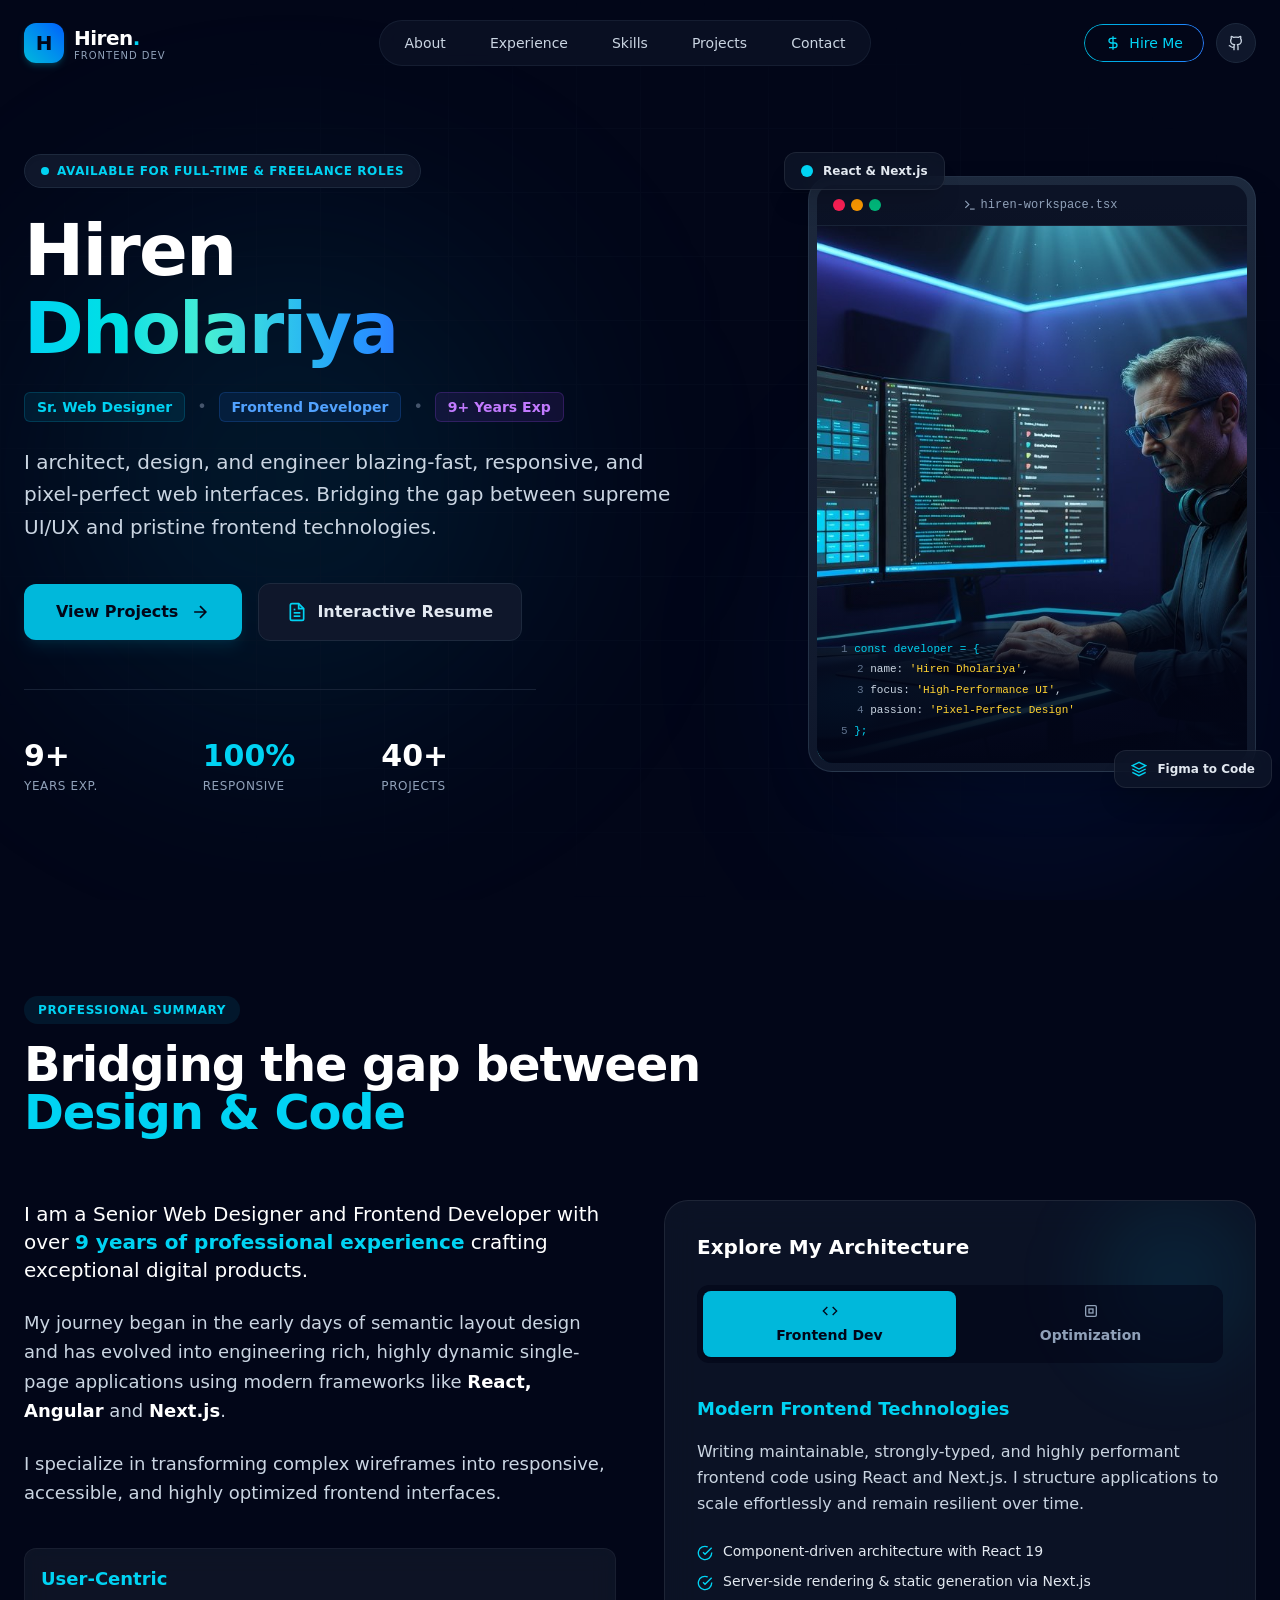
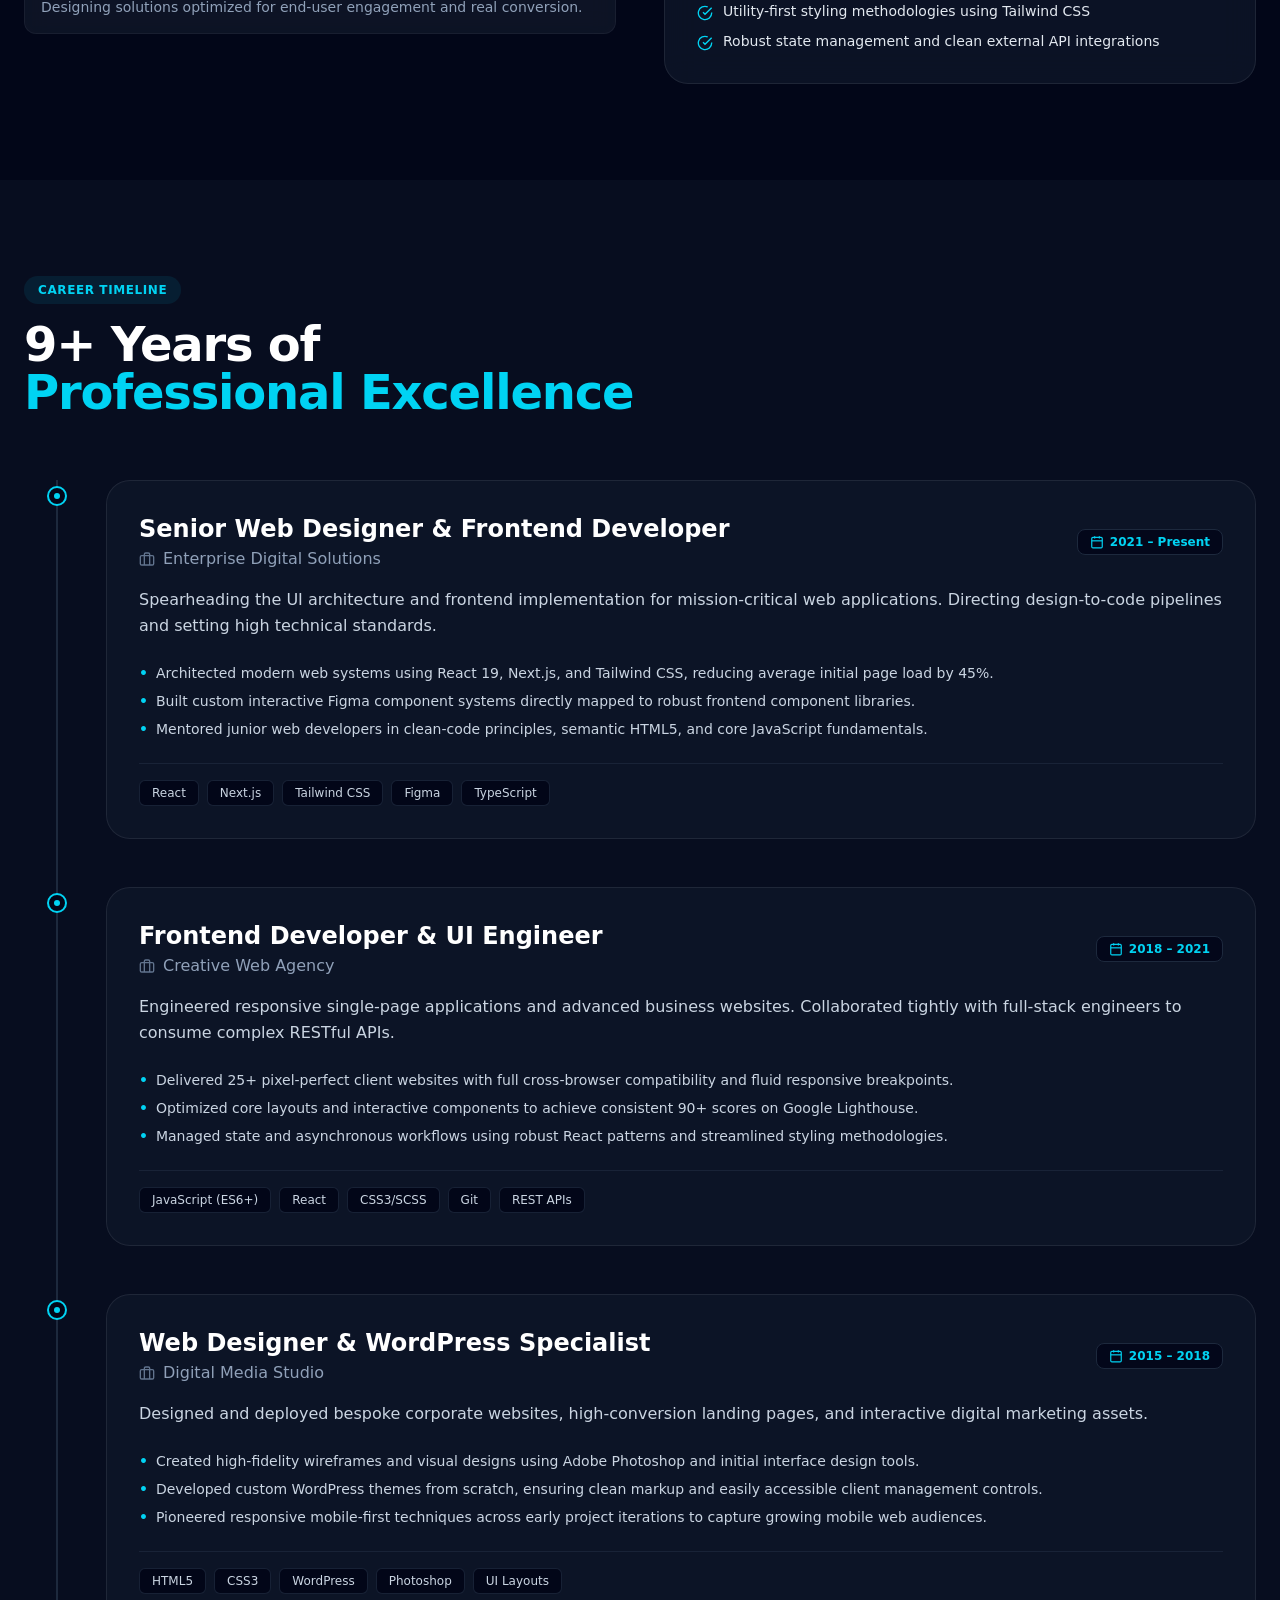
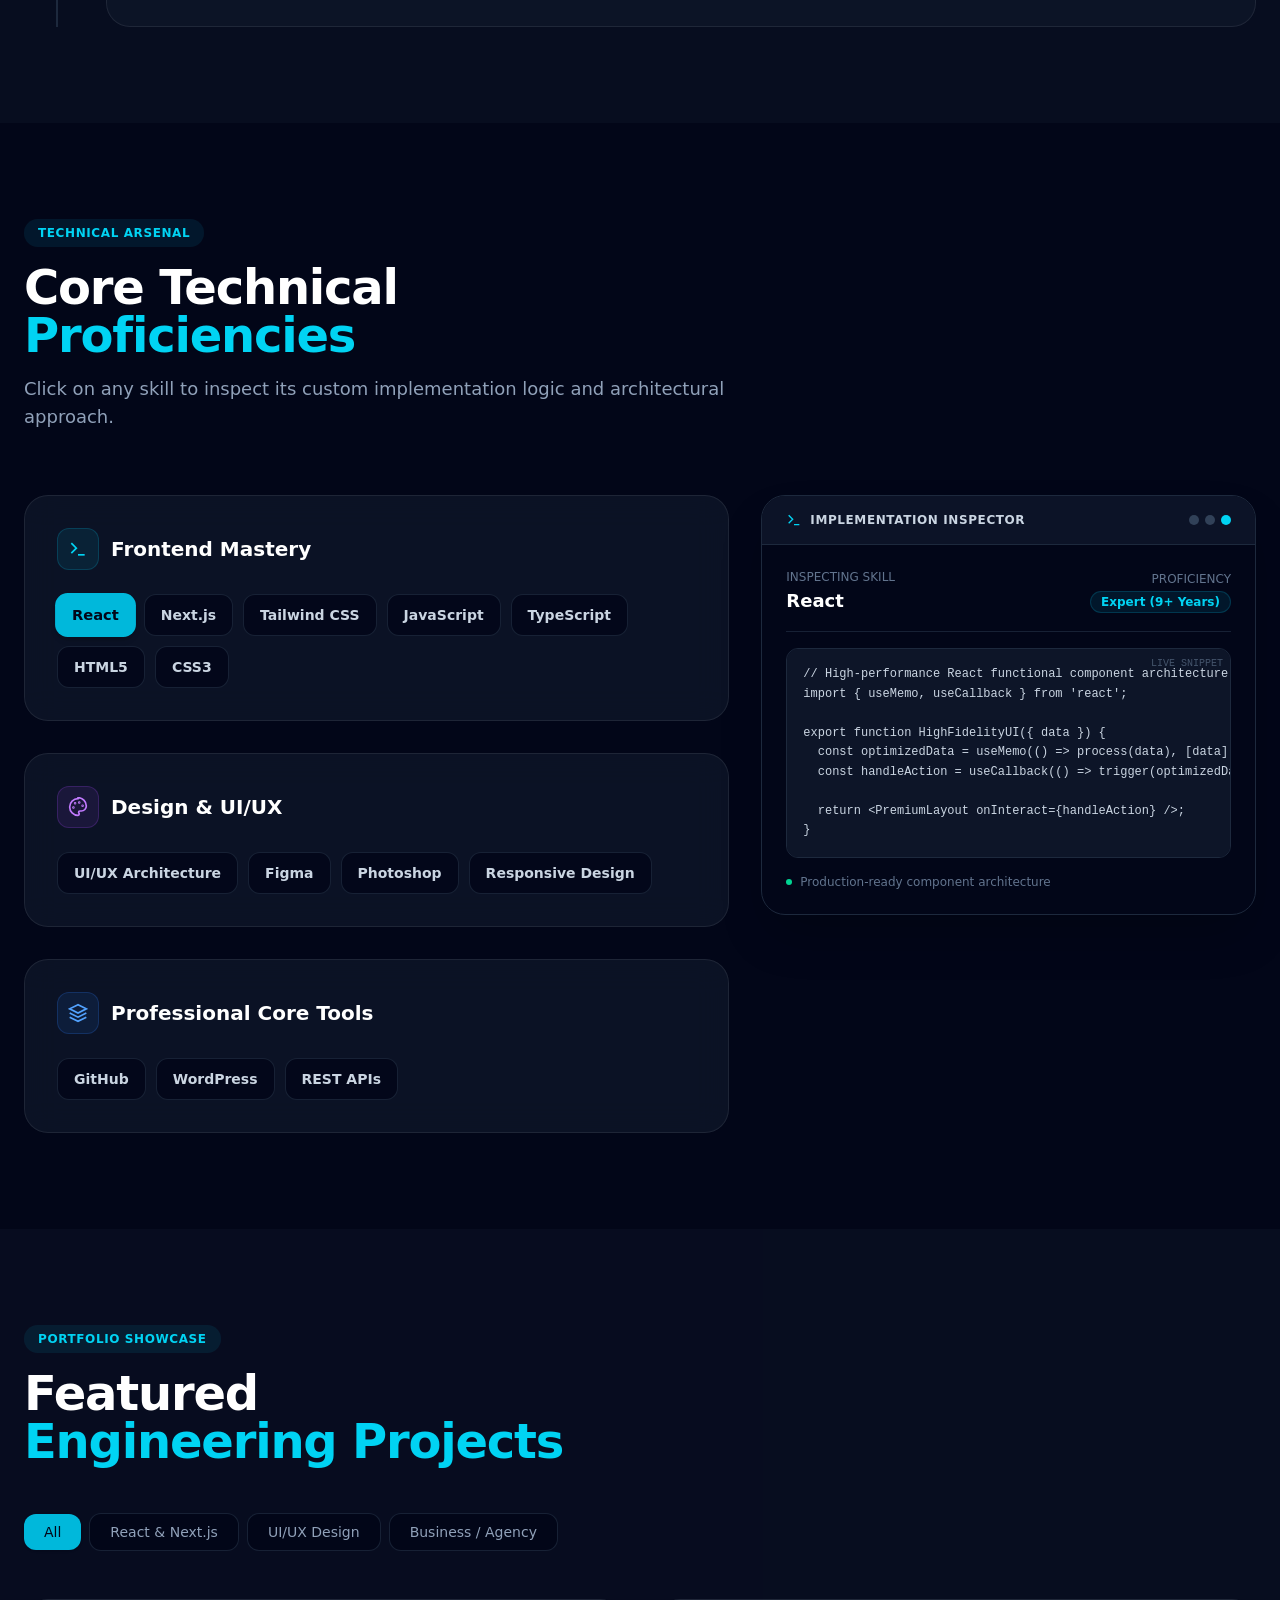
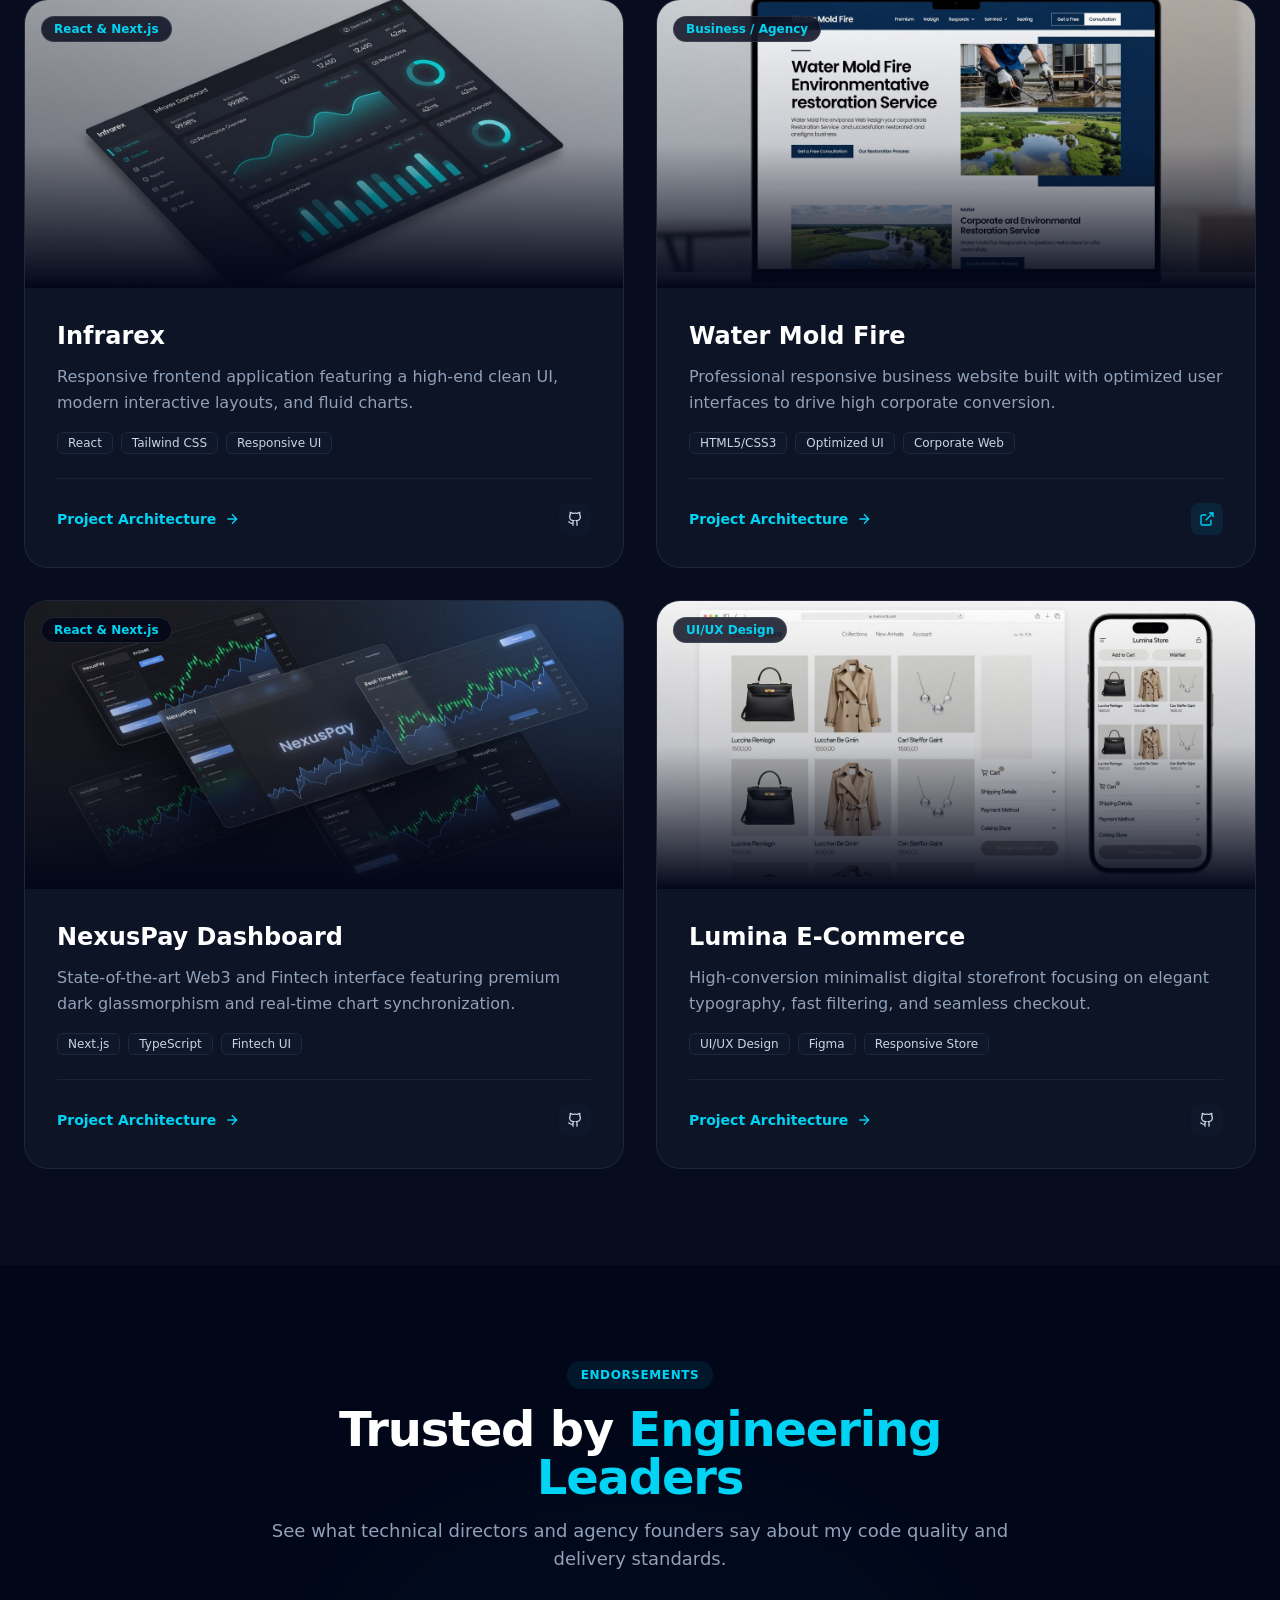
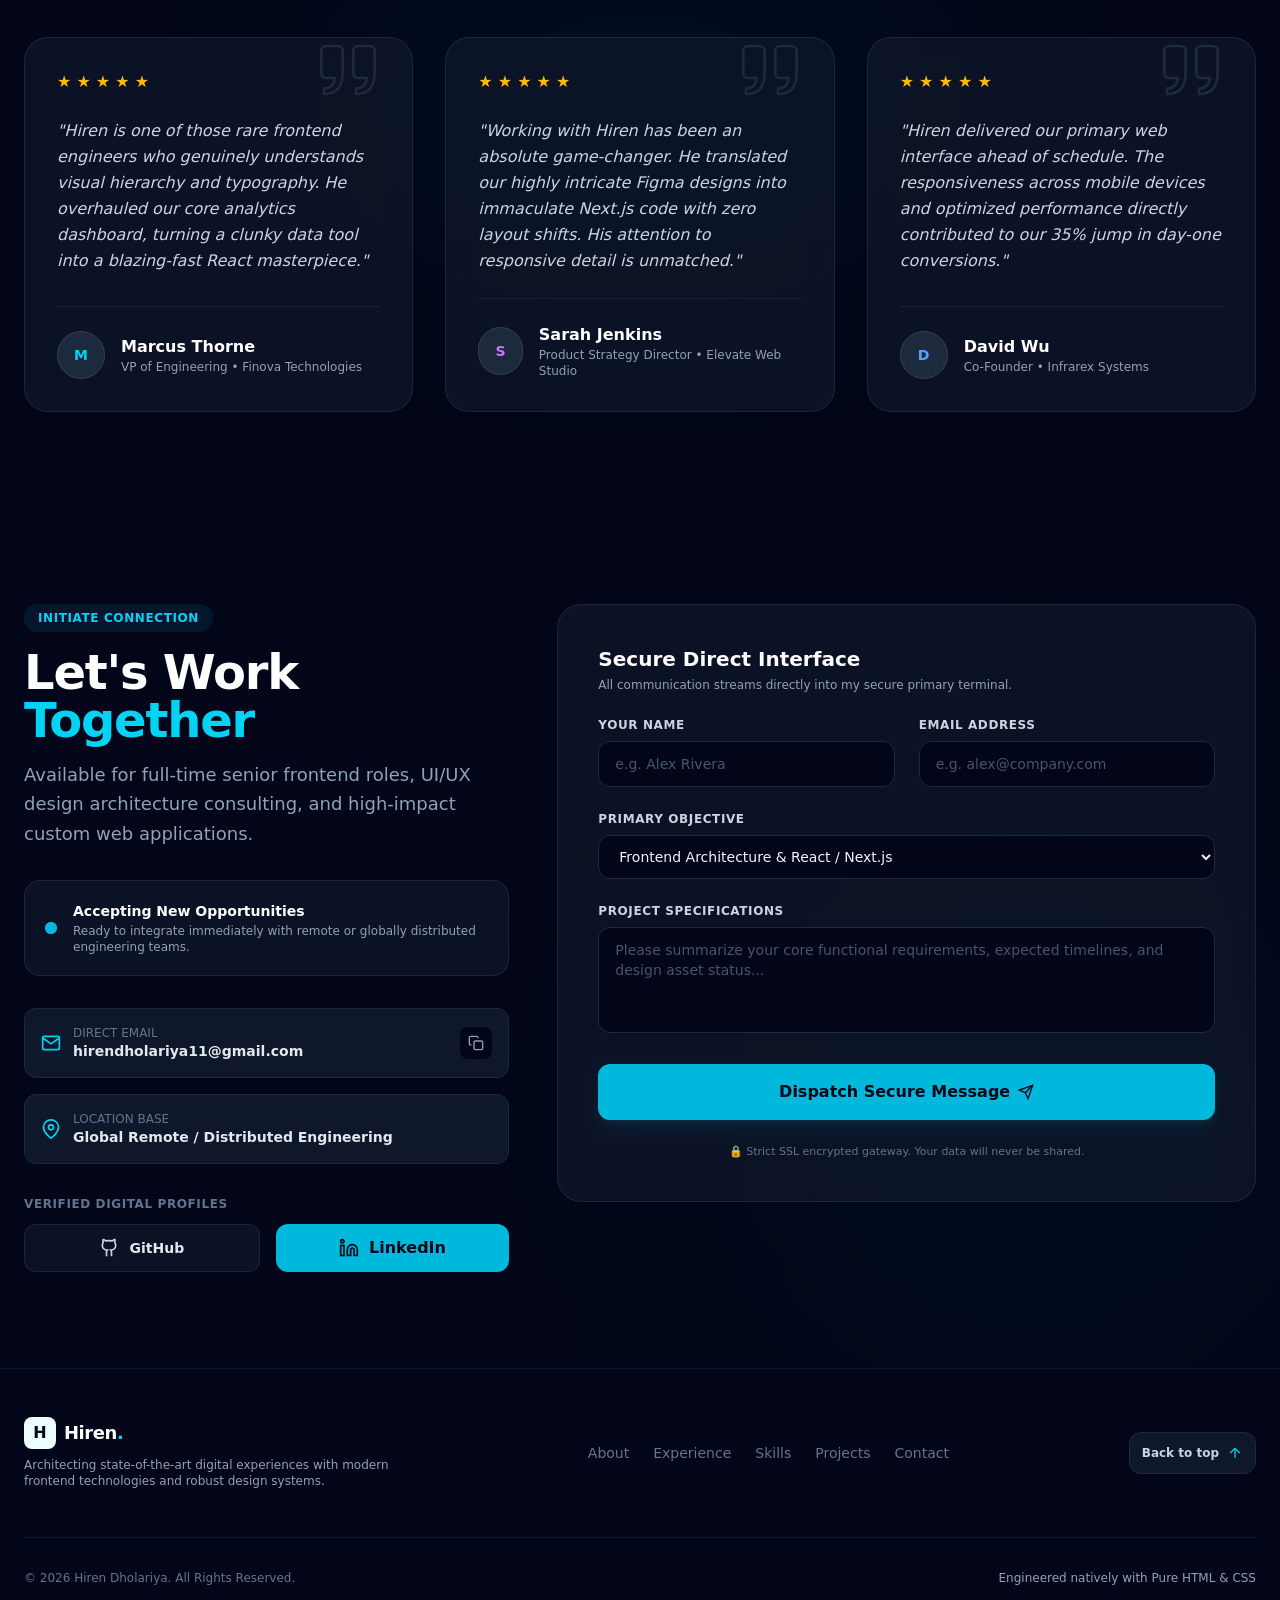
==== index.html @ 0370ec46 "tab class" ====
<!DOCTYPE html>
<html lang="en" class="scroll-smooth">

<head>
    <meta charset="UTF-8" />
    <meta name="viewport" content="width=device-width, initial-scale=1.0" />

    <title>Hiren Dholariya | Sr. Web Designer & Frontend Developer</title>
    
    <!-- Google Fonts -->
    <link rel="preconnect" href="https://fonts.googleapis.com">
    <link rel="preconnect" href="https://fonts.gstatic.com" crossorigin>
    <link href="https://fonts.googleapis.com/css2?family=Inter:wght@300;400;500;600;700;800&family=Plus+Jakarta+Sans:wght@400;500;600;700;800&display=swap" rel="stylesheet">
    
    <!-- CSS Link (Compiled flawlessly by Vite) -->
    <link rel="stylesheet" href="style.css" />

    <!-- JS -->
    <script src="js/browser@4.js"></script>
    <script src="js/lib.min.js"></script>
</head>

<body class="bg-slate-950 text-slate-100 font-sans antialiased selection:bg-cyan-500 selection:text-slate-950">

    <!-- ========================================== -->
    <!-- NAVBAR -->
    <!-- ========================================== -->
    <nav id="navbar" class="fixed top-0 left-0 w-full z-50 transition-all duration-300 py-5 bg-transparent">
        <div class="max-w-7xl mx-auto px-6 flex justify-between items-center">

            <!-- Logo -->
            <a href="#" class="group flex items-center gap-2.5 focus:outline-none">
                <div class="w-10 h-10 rounded-xl bg-gradient-to-tr from-cyan-500 to-blue-600 flex items-center justify-center text-slate-950 font-bold text-xl shadow-md shadow-cyan-500/20 group-hover:scale-105 transition-transform duration-300">
                    H
                </div>
                <div class="flex flex-col">
                    <span class="text-xl font-extrabold tracking-tight text-white group-hover:text-cyan-400 transition-colors">
                        Hiren<span class="text-cyan-400">.</span>
                    </span>
                    <span class="text-[10px] tracking-widest text-slate-400 uppercase font-medium -mt-1">
                        Frontend Dev
                    </span>
                </div>
            </a>

            <!-- Desktop Navigation -->
            <div class="hidden md:flex items-center gap-1 bg-slate-900/60 p-1 rounded-full border border-slate-800/60 backdrop-blur-md">
                <a href="#about" class="nav-link px-5 py-2 rounded-full text-sm font-medium text-slate-300 hover:text-white hover:bg-slate-800/50 transition-all duration-200" data-section="about">About</a>
                <a href="#experience" class="nav-link px-5 py-2 rounded-full text-sm font-medium text-slate-300 hover:text-white hover:bg-slate-800/50 transition-all duration-200" data-section="experience">Experience</a>
                <a href="#skills" class="nav-link px-5 py-2 rounded-full text-sm font-medium text-slate-300 hover:text-white hover:bg-slate-800/50 transition-all duration-200" data-section="skills">Skills</a>
                <a href="#projects" class="nav-link px-5 py-2 rounded-full text-sm font-medium text-slate-300 hover:text-white hover:bg-slate-800/50 transition-all duration-200" data-section="projects">Projects</a>
                <a href="#contact" class="nav-link px-5 py-2 rounded-full text-sm font-medium text-slate-300 hover:text-white hover:bg-slate-800/50 transition-all duration-200" data-section="contact">Contact</a>
            </div>

            <!-- Right CTA Buttons -->
            <div class="hidden md:flex items-center gap-3">
                <a href="#contact" class="relative group overflow-hidden rounded-full p-[1px] focus:outline-none">
                    <span class="absolute inset-0 bg-gradient-to-r from-cyan-500 to-blue-500 rounded-full animate-pulse-glow"></span>
                    <div class="px-5 py-2 bg-slate-950 rounded-full group-hover:bg-slate-900 transition-colors flex items-center gap-2 relative z-10 text-sm font-medium text-cyan-400">
                        <svg class="w-4 h-4 text-cyan-400" viewBox="0 0 24 24" fill="none" stroke="currentColor" stroke-width="2"><path d="M12 2v20M17 5H9.5a3.5 3.5 0 0 0 0 7h5a3.5 3.5 0 0 1 0 7H6"/></svg>
                        <span>Hire Me</span>
                    </div>
                </a>

                <a href="https://github.com/Hiren99" target="_blank" rel="noopener noreferrer" class="w-10 h-10 rounded-full bg-slate-900 hover:bg-slate-800 border border-slate-800 flex items-center justify-center text-slate-300 hover:text-white transition-colors" title="GitHub Profile">
                    <svg class="w-4 h-4" viewBox="0 0 24 24" fill="none" stroke="currentColor" stroke-width="2" stroke-linecap="round" stroke-linejoin="round"><path d="M15 22v-4a4.8 4.8 0 0 0-1-3.5c3 0 6-2 6-5.5.08-1.25-.27-2.48-1-3.5.28-1.15.28-2.35 0-3.5 0 0-1 0-3 1.5-2.64-.5-5.36-.5-8 0C6 2 5 2 5 2c-.3 1.15-.3 2.35 0 3.5A5.403 5.403 0 0 0 4 9c0 3.5 3 5.5 6 5.5-.39.49-.68 1.05-.85 1.65-.17.6-.22 1.23-.15 1.85v4"/><path d="M9 18c-4.51 2-5-2-7-2"/></svg>
                </a>
            </div>

            <!-- Mobile Menu Button -->
            <button id="mobile-menu-btn" class="md:hidden p-2.5 rounded-xl bg-slate-900 border border-slate-800 text-slate-300 hover:text-white focus:outline-none" aria-label="Toggle Menu">
                <svg id="menu-icon-open" class="w-6 h-6" viewBox="0 0 24 24" fill="none" stroke="currentColor" stroke-width="2"><path d="M3 12h18M3 6h18M3 18h18"/></svg>
                <svg id="menu-icon-close" class="w-6 h-6 hidden" viewBox="0 0 24 24" fill="none" stroke="currentColor" stroke-width="2"><path d="M18 6 6 18M6 6l12 12"/></svg>
            </button>

        </div>

        <!-- Mobile Menu Drawer -->
        <div id="mobile-drawer" class="md:hidden absolute top-full left-0 w-full glass border-b border-slate-800 transition-all duration-300 overflow-hidden max-h-0 py-0 opacity-0">
            <div class="px-6 flex flex-col gap-2">
                <a href="#about" class="mobile-nav-link px-4 py-3 rounded-xl text-base font-medium text-slate-300 hover:bg-slate-800/50 hover:text-white transition-colors flex items-center justify-between" data-section="about">
                    <span>About</span><span class="indicator w-1.5 h-1.5 rounded-full bg-cyan-400 hidden"></span>
                </a>
                <a href="#experience" class="mobile-nav-link px-4 py-3 rounded-xl text-base font-medium text-slate-300 hover:bg-slate-800/50 hover:text-white transition-colors flex items-center justify-between" data-section="experience">
                    <span>Experience</span><span class="indicator w-1.5 h-1.5 rounded-full bg-cyan-400 hidden"></span>
                </a>
                <a href="#skills" class="mobile-nav-link px-4 py-3 rounded-xl text-base font-medium text-slate-300 hover:bg-slate-800/50 hover:text-white transition-colors flex items-center justify-between" data-section="skills">
                    <span>Skills</span><span class="indicator w-1.5 h-1.5 rounded-full bg-cyan-400 hidden"></span>
                </a>
                <a href="#projects" class="mobile-nav-link px-4 py-3 rounded-xl text-base font-medium text-slate-300 hover:bg-slate-800/50 hover:text-white transition-colors flex items-center justify-between" data-section="projects">
                    <span>Projects</span><span class="indicator w-1.5 h-1.5 rounded-full bg-cyan-400 hidden"></span>
                </a>
                <a href="#contact" class="mobile-nav-link px-4 py-3 rounded-xl text-base font-medium text-slate-300 hover:bg-slate-800/50 hover:text-white transition-colors flex items-center justify-between" data-section="contact">
                    <span>Contact</span><span class="indicator w-1.5 h-1.5 rounded-full bg-cyan-400 hidden"></span>
                </a>

                <div class="pt-4 mt-2 border-t border-slate-800/80 flex items-center justify-between gap-4">
                    <a href="#contact" class="mobile-nav-link flex-1 py-3 bg-cyan-500 hover:bg-cyan-400 text-slate-950 rounded-xl font-semibold text-center transition-colors">
                        Hire Me
                    </a>
                    <a href="https://github.com/Hiren99" target="_blank" rel="noopener noreferrer" class="px-4 py-3 bg-slate-900 border border-slate-800 rounded-xl text-slate-300 flex items-center gap-2">
                        <svg class="w-5 h-5" viewBox="0 0 24 24" fill="none" stroke="currentColor" stroke-width="2"><path d="M15 22v-4a4.8 4.8 0 0 0-1-3.5c3 0 6-2 6-5.5.08-1.25-.27-2.48-1-3.5.28-1.15.28-2.35 0-3.5 0 0-1 0-3 1.5-2.64-.5-5.36-.5-8 0C6 2 5 2 5 2c-.3 1.15-.3 2.35 0 3.5A5.403 5.403 0 0 0 4 9c0 3.5 3 5.5 6 5.5-.39.49-.68 1.05-.85 1.65-.17.6-.22 1.23-.15 1.85v4"/></svg>
                        <span>GitHub</span>
                    </a>
                </div>
            </div>
        </div>
    </nav>

    <!-- ========================================== -->
    <!-- HERO -->
    <!-- ========================================== -->
    <section class="relative min-h-screen flex items-center pt-28 pb-16 overflow-hidden">
        
        <!-- Background glow effects -->
        <div class="absolute top-1/4 left-10 w-[500px] h-[500px] bg-cyan-500/10 rounded-full blur-[120px] pointer-events-none"></div>
        <div class="absolute bottom-10 right-10 w-[400px] h-[400px] bg-blue-600/10 rounded-full blur-[100px] pointer-events-none"></div>

        <!-- Decorative ambient grid -->
        <div class="absolute inset-0 bg-[linear-gradient(to_right,#0f172a_1px,transparent_1px),linear-gradient(to_bottom,#0f172a_1px,transparent_1px)] bg-[size:4rem_4rem] [mask-image:radial-gradient(ellipse_60%_50%_at_50%_50%,#000_70%,transparent_100%)] opacity-25 pointer-events-none"></div>

        <div class="max-w-7xl mx-auto px-6 w-full relative z-10">
            <div class="grid lg:grid-cols-12 gap-12 lg:gap-8 items-center">

                <!-- Left Column: Text & CTAs -->
                <div class="lg:col-span-7 flex flex-col items-start">

                    <!-- Top Tag -->
                    <div class="inline-flex items-center gap-2 px-4 py-2 rounded-full bg-slate-900 border border-slate-800 text-cyan-400 text-xs font-semibold tracking-wider uppercase mb-6 shadow-inner">
                        <span class="flex h-2 w-2 rounded-full bg-cyan-400 animate-pulse"></span>
                        Available for Full-Time & Freelance Roles
                    </div>

                    <!-- Main Headings -->
                    <h1 class="text-5xl sm:text-6xl md:text-7xl font-extrabold tracking-tight text-white leading-[1.08] mb-6">
                        Hiren <br class="hidden sm:inline" />
                        <span class="bg-gradient-to-r from-cyan-400 via-teal-300 to-blue-500 bg-clip-text text-transparent">
                            Dholariya
                        </span>
                    </h1>

                    <div class="flex items-center gap-3 mb-6 flex-wrap">
                        <span class="px-3 py-1 bg-cyan-500/10 border border-cyan-500/20 text-cyan-400 rounded-md text-sm font-semibold">
                            Sr. Web Designer
                        </span>
                        <span class="text-slate-600">•</span>
                        <span class="px-3 py-1 bg-blue-500/10 border border-blue-500/20 text-blue-400 rounded-md text-sm font-semibold">
                            Frontend Developer
                        </span>
                        <span class="text-slate-600">•</span>
                        <span class="px-3 py-1 bg-purple-500/10 border border-purple-500/20 text-purple-400 rounded-md text-sm font-semibold">
                            9+ Years Exp
                        </span>
                    </div>

                    <!-- Bio -->
                    <p class="text-slate-300 text-lg md:text-xl leading-relaxed max-w-2xl mb-10 font-normal">
                        I architect, design, and engineer blazing-fast, responsive, and pixel-perfect web interfaces. Bridging the gap between supreme UI/UX and pristine frontend technologies.
                    </p>

                    <!-- Action Buttons -->
                    <div class="flex flex-wrap items-center gap-4 w-full sm:w-auto">
                        <a href="#projects" class="w-full sm:w-auto px-8 py-4 bg-cyan-500 hover:bg-cyan-400 text-slate-950 font-bold rounded-xl transition-all duration-200 flex items-center justify-center gap-3 group shadow-lg shadow-cyan-500/10">
                            <span>View Projects</span>
                            <svg class="w-5 h-5 group-hover:translate-x-1 transition-transform" viewBox="0 0 24 24" fill="none" stroke="currentColor" stroke-width="2"><path d="M5 12h14M12 5l7 7-7 7"/></svg>
                        </a>

                        <button id="open-resume-btn" class="w-full sm:w-auto px-7 py-4 bg-slate-900 hover:bg-slate-800 text-slate-200 border border-slate-800 hover:border-slate-700 font-semibold rounded-xl transition-all duration-200 flex items-center justify-center gap-2.5 cursor-pointer">
                            <svg class="w-5 h-5 text-cyan-400" viewBox="0 0 24 24" fill="none" stroke="currentColor" stroke-width="2"><path d="M14 2H6a2 2 0 0 0-2 2v16a2 2 0 0 0 2 2h12a2 2 0 0 0 2-2V8z"/><path d="M14 2v6h6"/><path d="M16 13H8"/><path d="M16 17H8"/><path d="M10 9H8"/></svg>
                            <span>Interactive Resume</span>
                        </button>
                    </div>

                    <!-- Quick Metrics -->
                    <div class="grid grid-cols-3 gap-6 pt-12 mt-12 border-t border-slate-800/80 w-full max-w-lg">
                        <div>
                            <div class="text-3xl font-extrabold text-white">9+</div>
                            <div class="text-xs text-slate-400 mt-1 font-medium uppercase tracking-wider">Years Exp.</div>
                        </div>
                        <div>
                            <div class="text-3xl font-extrabold text-cyan-400">100%</div>
                            <div class="text-xs text-slate-400 mt-1 font-medium uppercase tracking-wider">Responsive</div>
                        </div>
                        <div>
                            <div class="text-3xl font-extrabold text-white">40+</div>
                            <div class="text-xs text-slate-400 mt-1 font-medium uppercase tracking-wider">Projects</div>
                        </div>
                    </div>

                </div>

                <!-- Right Column: Visual Showcase -->
                <div class="lg:col-span-5 flex justify-center lg:justify-end">
                    <div class="relative w-full max-w-md">

                        <!-- Floating tech widgets -->
                        <div class="absolute -top-6 -left-6 z-20 glass px-4 py-2.5 rounded-xl border border-white/10 flex items-center gap-2.5 shadow-xl animate-float">
                            <div class="w-3 h-3 rounded-full bg-cyan-400"></div>
                            <span class="text-xs font-bold text-slate-200">React & Next.js</span>
                        </div>

                        <div class="absolute -bottom-4 -right-4 z-20 glass px-4 py-2.5 rounded-xl border border-white/10 flex items-center gap-2.5 shadow-xl animate-float" style="animation-delay: 2s;">
                            <svg class="w-4 h-4 text-cyan-400" viewBox="0 0 24 24" fill="none" stroke="currentColor" stroke-width="2"><path d="M12 2L2 7l10 5 10-5-10-5zM2 17l10 5 10-5M2 12l10 5 10-5"/></svg>
                            <span class="text-xs font-bold text-slate-200">Figma to Code</span>
                        </div>

                        <!-- Main Avatar Card -->
                        <div class="relative rounded-3xl p-2 bg-gradient-to-b from-slate-800 to-slate-900 border border-slate-700/60 shadow-2xl">

                            <!-- Code styling tabs header -->
                            <div class="flex items-center justify-between px-4 py-3 bg-slate-950/60 rounded-t-2xl border-b border-slate-800/80">
                                <div class="flex items-center gap-1.5">
                                    <span class="w-3 h-3 rounded-full bg-rose-500 inline-block"></span>
                                    <span class="w-3 h-3 rounded-full bg-amber-500 inline-block"></span>
                                    <span class="w-3 h-3 rounded-full bg-emerald-500 inline-block"></span>
                                </div>
                                <div class="flex items-center gap-1 text-slate-400 text-xs font-mono">
                                    <svg class="w-3.5 h-3.5" viewBox="0 0 24 24" fill="none" stroke="currentColor" stroke-width="2"><polyline points="4 17 10 11 4 5"/><line x1="12" y1="19" x2="20" y2="19"/></svg>
                                    <span>hiren-workspace.tsx</span>
                                </div>
                                <div class="w-8"></div>
                            </div>

                            <!-- Inner Image -->
                            <div class="relative overflow-hidden rounded-b-2xl aspect-[4/5] bg-slate-950">
                                <img src="assets/images/profile.png" alt="Hiren Dholariya" class="w-full h-full object-cover object-top scale-105 hover:scale-100 transition-transform duration-700" />

                                <!-- Subtle code overlay on the bottom -->
                                <div class="absolute inset-x-0 bottom-0 bg-gradient-to-t from-slate-950 via-slate-950/80 to-transparent p-6 pt-16">
                                    <div class="font-mono text-[11px] text-slate-300 space-y-1">
                                        <p class="text-cyan-400"><span class="text-slate-500">1</span> const developer = &#123;</p>
                                        <p class="pl-4"><span class="text-slate-500">2</span> name: <span class="text-amber-300">'Hiren Dholariya'</span>,</p>
                                        <p class="pl-4"><span class="text-slate-500">3</span> focus: <span class="text-amber-300">'High-Performance UI'</span>,</p>
                                        <p class="pl-4"><span class="text-slate-500">4</span> passion: <span class="text-amber-300">'Pixel-Perfect Design'</span></p>
                                        <p class="text-cyan-400"><span class="text-slate-500">5</span> &#125;;</p>
                                    </div>
                                </div>

                            </div>

                        </div>

                    </div>
                </div>

            </div>
        </div>
    </section>

    <!-- ========================================== -->
    <!-- ABOUT -->
    <!-- ========================================== -->
    <section id="about" class="py-24 relative">
        <div class="max-w-7xl mx-auto px-6">

            <!-- Section Header -->
            <div class="max-w-3xl mb-16">
                <div class="inline-flex items-center gap-2 px-3.5 py-1.5 rounded-full bg-cyan-500/10 text-cyan-400 text-xs font-semibold tracking-wider uppercase mb-4">
                    Professional Summary
                </div>
                <h2 class="text-3xl sm:text-4xl md:text-5xl font-extrabold tracking-tight text-white">
                    Bridging the gap between <br class="hidden sm:inline" />
                    <span class="text-cyan-400">Design & Code</span>
                </h2>
            </div>

            <!-- Main Content Grid -->
            <div class="grid lg:grid-cols-12 gap-12 items-start">

                <!-- Left Column: Story -->
                <div class="lg:col-span-6 space-y-6 text-slate-300 leading-relaxed text-lg">
                    <p class="font-medium text-white text-xl">
                        I am a Senior Web Designer and Frontend Developer with over <span class="text-cyan-400 font-bold">9 years of professional experience</span> crafting exceptional digital products.
                    </p>

                    <p>
                        My journey began in the early days of semantic layout design and has evolved into engineering rich, highly dynamic single-page applications using modern frameworks like <strong class="text-white">React, Angular</strong> and <strong class="text-white">Next.js</strong>.
                    </p>

                    <p>
                        I specialize in transforming complex wireframes into responsive, accessible, and highly optimized frontend interfaces.
                    </p>

                    <!-- Core Values -->
                    <div class="grid sm:grid-cols-1 gap-4 pt-4">
                        <div class="glass-card p-4 rounded-xl">
                            <div class="text-cyan-400 font-bold text-lg mb-1">User-Centric</div>
                            <div class="text-sm text-slate-400">Designing solutions optimized for end-user engagement and real conversion.</div>
                        </div>
                    </div>
                </div>

                <!-- Right Column: Interactive Core Expertise -->
                <div class="lg:col-span-6">
                    <div class="glass p-6 sm:p-8 rounded-3xl relative overflow-hidden">

                        <!-- Background gradient accent -->
                        <div class="absolute top-0 right-0 w-40 h-40 bg-cyan-500/10 rounded-full blur-2xl -z-1"></div>

                        <h3 class="text-xl font-bold text-white mb-6">Explore My Architecture</h3>

                        <!-- Tabs -->
                        <div class="grid grid-cols-2 gap-2 p-1.5 bg-slate-950/60 rounded-xl mb-8">
                            <!-- <button class="about-tab-btn py-3 px-2 rounded-lg text-xs sm:text-sm font-semibold transition-all flex flex-col items-center gap-1.5 bg-cyan-500 text-slate-950 shadow-sm" data-tab="design">
                                <svg class="w-4 h-4" viewBox="0 0 24 24" fill="none" stroke="currentColor" stroke-width="2"><rect x="3" y="3" width="18" height="18" rx="2" ry="2"/><line x1="3" y1="9" x2="21" y2="9"/><line x1="9" y1="21" x2="9" y2="9"/></svg>
                                <span>UI/UX Design</span>
                            </button> -->

                            <button class="about-tab-btn py-3 px-2 rounded-lg text-xs sm:text-sm font-semibold transition-all flex flex-col items-center gap-1.5 bg-cyan-500 text-slate-950 shadow-sm" data-tab="code">
                                <svg class="w-4 h-4" viewBox="0 0 24 24" fill="none" stroke="currentColor" stroke-width="2"><polyline points="16 18 22 12 16 6"/><polyline points="8 6 2 12 8 18"/></svg>
                                <span>Frontend Dev</span>
                            </button>

                            <button class="about-tab-btn py-3 px-2 rounded-lg text-xs sm:text-sm font-semibold transition-all flex flex-col items-center gap-1.5 text-slate-400 hover:text-white" data-tab="performance">
                                <svg class="w-4 h-4" viewBox="0 0 24 24" fill="none" stroke="currentColor" stroke-width="2"><rect x="4" y="4" width="16" height="16" rx="2"/><rect x="9" y="9" width="6" height="6"/></svg>
                                <span>Optimization</span>
                            </button>
                        </div>

                        <!-- Tab Content Containers -->
                        <!-- <div id="tab-design" class="about-tab-content space-y-4 min-h-[220px]">
                            <div class="text-lg font-bold text-cyan-400">UI/UX & Visual Architecture</div>
                            <p class="text-slate-300 text-sm sm:text-base leading-relaxed">
                                Translating complex wireframes and brand concepts into intuitive, engaging user interfaces. I treat design not just as decoration, but as an elegant solution to business challenges.
                            </p>
                            <div class="pt-2 space-y-2.5">
                                <div class="flex items-start gap-2.5">
                                    <svg class="w-4 h-4 text-cyan-400 shrink-0 mt-1" viewBox="0 0 24 24" fill="none" stroke="currentColor" stroke-width="2"><path d="M22 11.08V12a10 10 0 1 1-5.93-9.14"/><polyline points="22 4 12 14.01 9 11.01"/></svg>
                                    <span class="text-sm text-slate-200">Advanced Figma component libraries & tokens</span>
                                </div>
                                <div class="flex items-start gap-2.5">
                                    <svg class="w-4 h-4 text-cyan-400 shrink-0 mt-1" viewBox="0 0 24 24" fill="none" stroke="currentColor" stroke-width="2"><path d="M22 11.08V12a10 10 0 1 1-5.93-9.14"/><polyline points="22 4 12 14.01 9 11.01"/></svg>
                                    <span class="text-sm text-slate-200">Responsive system design for infinite viewports</span>
                                </div>
                                <div class="flex items-start gap-2.5">
                                    <svg class="w-4 h-4 text-cyan-400 shrink-0 mt-1" viewBox="0 0 24 24" fill="none" stroke="currentColor" stroke-width="2"><path d="M22 11.08V12a10 10 0 1 1-5.93-9.14"/><polyline points="22 4 12 14.01 9 11.01"/></svg>
                                    <span class="text-sm text-slate-200">High-fidelity interactive prototype rendering</span>
                                </div>
                                <div class="flex items-start gap-2.5">
                                    <svg class="w-4 h-4 text-cyan-400 shrink-0 mt-1" viewBox="5 0 24 24" fill="none" stroke="currentColor" stroke-width="2"><path d="M22 11.08V12a10 10 0 1 1-5.93-9.14"/><polyline points="22 4 12 14.01 9 11.01"/></svg>
                                    <span class="text-sm text-slate-200">Pixel-perfect implementation with strict attention to detail</span>
                                </div>
                            </div>
                        </div> -->
                        <!-- 1 -->
                        <div id="tab-code" class="about-tab-content space-y-4 min-h-[220px]">
                            <div class="text-lg font-bold text-cyan-400">Modern Frontend Technologies</div>
                            <p class="text-slate-300 text-sm sm:text-base leading-relaxed">
                                Writing maintainable, strongly-typed, and highly performant frontend code using React and Next.js. I structure applications to scale effortlessly and remain resilient over time.
                            </p>
                            <div class="pt-2 space-y-2.5">
                                <div class="flex items-start gap-2.5">
                                    <svg class="w-4 h-4 text-cyan-400 shrink-0 mt-1" viewBox="0 0 24 24" fill="none" stroke="currentColor" stroke-width="2"><path d="M22 11.08V12a10 10 0 1 1-5.93-9.14"/><polyline points="22 4 12 14.01 9 11.01"/></svg>
                                    <span class="text-sm text-slate-200">Component-driven architecture with React 19</span>
                                </div>
                                <div class="flex items-start gap-2.5">
                                    <svg class="w-4 h-4 text-cyan-400 shrink-0 mt-1" viewBox="0 0 24 24" fill="none" stroke="currentColor" stroke-width="2"><path d="M22 11.08V12a10 10 0 1 1-5.93-9.14"/><polyline points="22 4 12 14.01 9 11.01"/></svg>
                                    <span class="text-sm text-slate-200">Server-side rendering & static generation via Next.js</span>
                                </div>
                                <div class="flex items-start gap-2.5">
                                    <svg class="w-4 h-4 text-cyan-400 shrink-0 mt-1" viewBox="0 0 24 24" fill="none" stroke="currentColor" stroke-width="2"><path d="M22 11.08V12a10 10 0 1 1-5.93-9.14"/><polyline points="22 4 12 14.01 9 11.01"/></svg>
                                    <span class="text-sm text-slate-200">Utility-first styling methodologies using Tailwind CSS</span>
                                </div>
                                <div class="flex items-start gap-2.5">
                                    <svg class="w-4 h-4 text-cyan-400 shrink-0 mt-1" viewBox="0 0 24 24" fill="none" stroke="currentColor" stroke-width="2"><path d="M22 11.08V12a10 10 0 1 1-5.93-9.14"/><polyline points="22 4 12 14.01 9 11.01"/></svg>
                                    <span class="text-sm text-slate-200">Robust state management and clean external API integrations</span>
                                </div>
                            </div>
                        </div>
                        <!-- 2 -->
                        <div id="tab-performance" class="about-tab-content space-y-4 min-h-[220px] hidden">
                            <div class="text-lg font-bold text-cyan-400">Performance & Optimization</div>
                            <p class="text-slate-300 text-sm sm:text-base leading-relaxed">
                                Ensuring that web experiences load instantly and interact smoothly. I follow modern web vitals guidelines to maximize conversions and user retention.
                            </p>
                            <div class="pt-2 space-y-2.5">
                                <div class="flex items-start gap-2.5">
                                    <svg class="w-4 h-4 text-cyan-400 shrink-0 mt-1" viewBox="0 0 24 24" fill="none" stroke="currentColor" stroke-width="2"><path d="M22 11.08V12a10 10 0 1 1-5.93-9.14"/><polyline points="22 4 12 14.01 9 11.01"/></svg>
                                    <span class="text-sm text-slate-200">Image and asset optimization pipelines</span>
                                </div>
                                <div class="flex items-start gap-2.5">
                                    <svg class="w-4 h-4 text-cyan-400 shrink-0 mt-1" viewBox="0 0 24 24" fill="none" stroke="currentColor" stroke-width="2"><path d="M22 11.08V12a10 10 0 1 1-5.93-9.14"/><polyline points="22 4 12 14.01 9 11.01"/></svg>
                                    <span class="text-sm text-slate-200">Lighthouse metrics tuning and Core Web Vitals excellence</span>
                                </div>
                                <div class="flex items-start gap-2.5">
                                    <svg class="w-4 h-4 text-cyan-400 shrink-0 mt-1" viewBox="0 0 24 24" fill="none" stroke="currentColor" stroke-width="2"><path d="M22 11.08V12a10 10 0 1 1-5.93-9.14"/><polyline points="22 4 12 14.01 9 11.01"/></svg>
                                    <span class="text-sm text-slate-200">Semantic HTML and strict WCAG accessibility compliance</span>
                                </div>
                                <div class="flex items-start gap-2.5">
                                    <svg class="w-4 h-4 text-cyan-400 shrink-0 mt-1" viewBox="0 0 24 24" fill="none" stroke="currentColor" stroke-width="2"><path d="M22 11.08V12a10 10 0 1 1-5.93-9.14"/><polyline points="22 4 12 14.01 9 11.01"/></svg>
                                    <span class="text-sm text-slate-200">Cross-browser optimization and smooth layout fluidity</span>
                                </div>
                            </div>
                        </div>

                    </div>
                </div>

            </div>

        </div>
    </section>

    <!-- ========================================== -->
    <!-- EXPERIENCE -->
    <!-- ========================================== -->
    <section id="experience" class="py-24 bg-slate-900/40 relative">
        <div class="max-w-7xl mx-auto px-6">

            <!-- Section Header -->
            <div class="max-w-3xl mb-16">
                <div class="inline-flex items-center gap-2 px-3.5 py-1.5 rounded-full bg-cyan-500/10 text-cyan-400 text-xs font-semibold tracking-wider uppercase mb-4">
                    Career Timeline
                </div>
                <h2 class="text-3xl sm:text-4xl md:text-5xl font-extrabold tracking-tight text-white">
                    9+ Years of <br class="hidden sm:inline" />
                    <span class="text-cyan-400">Professional Excellence</span>
                </h2>
            </div>

            <!-- Timeline Container -->
            <div class="relative border-l-2 border-slate-800 ml-4 sm:ml-8 space-y-12">

                <!-- Experience 1 -->
                <div class="relative pl-8 sm:pl-12 group">
                    <div class="absolute -left-[11px] top-1.5 w-5 h-5 rounded-full bg-slate-950 border-2 border-cyan-400 flex items-center justify-center group-hover:scale-125 group-hover:bg-cyan-500 transition-all duration-300">
                        <div class="w-1.5 h-1.5 rounded-full bg-cyan-400 group-hover:bg-slate-950 transition-colors"></div>
                    </div>

                    <div class="glass p-6 sm:p-8 rounded-2xl sm:rounded-3xl transition-all duration-300 group-hover:border-slate-700">
                        <div class="flex flex-col sm:flex-row sm:items-center justify-between gap-2 mb-4">
                            <div>
                                <h3 class="text-xl sm:text-2xl font-bold text-white group-hover:text-cyan-400 transition-colors">
                                    Senior Web Designer & Frontend Developer
                                </h3>
                                <div class="text-slate-400 font-medium text-sm sm:text-base mt-0.5 flex items-center gap-2">
                                    <svg class="w-4 h-4 text-slate-500" viewBox="0 0 24 24" fill="none" stroke="currentColor" stroke-width="2"><rect x="2" y="7" width="20" height="14" rx="2" ry="2"/><path d="M16 21V5a2 2 0 0 0-2-2h-4a2 2 0 0 0-2 2v16"/></svg>
                                    <span>Enterprise Digital Solutions</span>
                                </div>
                            </div>
                            <div class="inline-flex items-center gap-1.5 px-3 py-1 rounded-lg bg-slate-950/80 text-cyan-400 text-xs font-semibold self-start sm:self-auto border border-slate-800">
                                <svg class="w-3.5 h-3.5" viewBox="0 0 24 24" fill="none" stroke="currentColor" stroke-width="2"><rect x="3" y="4" width="18" height="18" rx="2" ry="2"/><line x1="16" y1="2" x2="16" y2="6"/><line x1="8" y1="2" x2="8" y2="6"/><line x1="3" y1="10" x2="21" y2="10"/></svg>
                                <span>2021 – Present</span>
                            </div>
                        </div>

                        <p class="text-slate-300 text-sm sm:text-base leading-relaxed mb-6">
                            Spearheading the UI architecture and frontend implementation for mission-critical web applications. Directing design-to-code pipelines and setting high technical standards.
                        </p>

                        <div class="space-y-2 mb-6">
                            <div class="flex items-start gap-2 text-xs sm:text-sm text-slate-300">
                                <span class="text-cyan-400 font-bold select-none">•</span>
                                <span>Architected modern web systems using React 19, Next.js, and Tailwind CSS, reducing average initial page load by 45%.</span>
                            </div>
                            <div class="flex items-start gap-2 text-xs sm:text-sm text-slate-300">
                                <span class="text-cyan-400 font-bold select-none">•</span>
                                <span>Built custom interactive Figma component systems directly mapped to robust frontend component libraries.</span>
                            </div>
                            <div class="flex items-start gap-2 text-xs sm:text-sm text-slate-300">
                                <span class="text-cyan-400 font-bold select-none">•</span>
                                <span>Mentored junior web developers in clean-code principles, semantic HTML5, and core JavaScript fundamentals.</span>
                            </div>
                        </div>

                        <div class="flex flex-wrap gap-2 pt-4 border-t border-slate-800/80">
                            <span class="px-3 py-1 rounded-md bg-slate-950 text-slate-300 text-xs font-medium border border-slate-800/80">React</span>
                            <span class="px-3 py-1 rounded-md bg-slate-950 text-slate-300 text-xs font-medium border border-slate-800/80">Next.js</span>
                            <span class="px-3 py-1 rounded-md bg-slate-950 text-slate-300 text-xs font-medium border border-slate-800/80">Tailwind CSS</span>
                            <span class="px-3 py-1 rounded-md bg-slate-950 text-slate-300 text-xs font-medium border border-slate-800/80">Figma</span>
                            <span class="px-3 py-1 rounded-md bg-slate-950 text-slate-300 text-xs font-medium border border-slate-800/80">TypeScript</span>
                        </div>
                    </div>
                </div>

                <!-- Experience 2 -->
                <div class="relative pl-8 sm:pl-12 group">
                    <div class="absolute -left-[11px] top-1.5 w-5 h-5 rounded-full bg-slate-950 border-2 border-cyan-400 flex items-center justify-center group-hover:scale-125 group-hover:bg-cyan-500 transition-all duration-300">
                        <div class="w-1.5 h-1.5 rounded-full bg-cyan-400 group-hover:bg-slate-950 transition-colors"></div>
                    </div>

                    <div class="glass p-6 sm:p-8 rounded-2xl sm:rounded-3xl transition-all duration-300 group-hover:border-slate-700">
                        <div class="flex flex-col sm:flex-row sm:items-center justify-between gap-2 mb-4">
                            <div>
                                <h3 class="text-xl sm:text-2xl font-bold text-white group-hover:text-cyan-400 transition-colors">
                                    Frontend Developer & UI Engineer
                                </h3>
                                <div class="text-slate-400 font-medium text-sm sm:text-base mt-0.5 flex items-center gap-2">
                                    <svg class="w-4 h-4 text-slate-500" viewBox="0 0 24 24" fill="none" stroke="currentColor" stroke-width="2"><rect x="2" y="7" width="20" height="14" rx="2" ry="2"/><path d="M16 21V5a2 2 0 0 0-2-2h-4a2 2 0 0 0-2 2v16"/></svg>
                                    <span>Creative Web Agency</span>
                                </div>
                            </div>
                            <div class="inline-flex items-center gap-1.5 px-3 py-1 rounded-lg bg-slate-950/80 text-cyan-400 text-xs font-semibold self-start sm:self-auto border border-slate-800">
                                <svg class="w-3.5 h-3.5" viewBox="0 0 24 24" fill="none" stroke="currentColor" stroke-width="2"><rect x="3" y="4" width="18" height="18" rx="2" ry="2"/><line x1="16" y1="2" x2="16" y2="6"/><line x1="8" y1="2" x2="8" y2="6"/><line x1="3" y1="10" x2="21" y2="10"/></svg>
                                <span>2018 – 2021</span>
                            </div>
                        </div>

                        <p class="text-slate-300 text-sm sm:text-base leading-relaxed mb-6">
                            Engineered responsive single-page applications and advanced business websites. Collaborated tightly with full-stack engineers to consume complex RESTful APIs.
                        </p>

                        <div class="space-y-2 mb-6">
                            <div class="flex items-start gap-2 text-xs sm:text-sm text-slate-300">
                                <span class="text-cyan-400 font-bold select-none">•</span>
                                <span>Delivered 25+ pixel-perfect client websites with full cross-browser compatibility and fluid responsive breakpoints.</span>
                            </div>
                            <div class="flex items-start gap-2 text-xs sm:text-sm text-slate-300">
                                <span class="text-cyan-400 font-bold select-none">•</span>
                                <span>Optimized core layouts and interactive components to achieve consistent 90+ scores on Google Lighthouse.</span>
                            </div>
                            <div class="flex items-start gap-2 text-xs sm:text-sm text-slate-300">
                                <span class="text-cyan-400 font-bold select-none">•</span>
                                <span>Managed state and asynchronous workflows using robust React patterns and streamlined styling methodologies.</span>
                            </div>
                        </div>

                        <div class="flex flex-wrap gap-2 pt-4 border-t border-slate-800/80">
                            <span class="px-3 py-1 rounded-md bg-slate-950 text-slate-300 text-xs font-medium border border-slate-800/80">JavaScript (ES6+)</span>
                            <span class="px-3 py-1 rounded-md bg-slate-950 text-slate-300 text-xs font-medium border border-slate-800/80">React</span>
                            <span class="px-3 py-1 rounded-md bg-slate-950 text-slate-300 text-xs font-medium border border-slate-800/80">CSS3/SCSS</span>
                            <span class="px-3 py-1 rounded-md bg-slate-950 text-slate-300 text-xs font-medium border border-slate-800/80">Git</span>
                            <span class="px-3 py-1 rounded-md bg-slate-950 text-slate-300 text-xs font-medium border border-slate-800/80">REST APIs</span>
                        </div>
                    </div>
                </div>

                <!-- Experience 3 -->
                <div class="relative pl-8 sm:pl-12 group">
                    <div class="absolute -left-[11px] top-1.5 w-5 h-5 rounded-full bg-slate-950 border-2 border-cyan-400 flex items-center justify-center group-hover:scale-125 group-hover:bg-cyan-500 transition-all duration-300">
                        <div class="w-1.5 h-1.5 rounded-full bg-cyan-400 group-hover:bg-slate-950 transition-colors"></div>
                    </div>

                    <div class="glass p-6 sm:p-8 rounded-2xl sm:rounded-3xl transition-all duration-300 group-hover:border-slate-700">
                        <div class="flex flex-col sm:flex-row sm:items-center justify-between gap-2 mb-4">
                            <div>
                                <h3 class="text-xl sm:text-2xl font-bold text-white group-hover:text-cyan-400 transition-colors">
                                    Web Designer & WordPress Specialist
                                </h3>
                                <div class="text-slate-400 font-medium text-sm sm:text-base mt-0.5 flex items-center gap-2">
                                    <svg class="w-4 h-4 text-slate-500" viewBox="0 0 24 24" fill="none" stroke="currentColor" stroke-width="2"><rect x="2" y="7" width="20" height="14" rx="2" ry="2"/><path d="M16 21V5a2 2 0 0 0-2-2h-4a2 2 0 0 0-2 2v16"/></svg>
                                    <span>Digital Media Studio</span>
                                </div>
                            </div>
                            <div class="inline-flex items-center gap-1.5 px-3 py-1 rounded-lg bg-slate-950/80 text-cyan-400 text-xs font-semibold self-start sm:self-auto border border-slate-800">
                                <svg class="w-3.5 h-3.5" viewBox="0 0 24 24" fill="none" stroke="currentColor" stroke-width="2"><rect x="3" y="4" width="18" height="18" rx="2" ry="2"/><line x1="16" y1="2" x2="16" y2="6"/><line x1="8" y1="2" x2="8" y2="6"/><line x1="3" y1="10" x2="21" y2="10"/></svg>
                                <span>2015 – 2018</span>
                            </div>
                        </div>

                        <p class="text-slate-300 text-sm sm:text-base leading-relaxed mb-6">
                            Designed and deployed bespoke corporate websites, high-conversion landing pages, and interactive digital marketing assets.
                        </p>

                        <div class="space-y-2 mb-6">
                            <div class="flex items-start gap-2 text-xs sm:text-sm text-slate-300">
                                <span class="text-cyan-400 font-bold select-none">•</span>
                                <span>Created high-fidelity wireframes and visual designs using Adobe Photoshop and initial interface design tools.</span>
                            </div>
                            <div class="flex items-start gap-2 text-xs sm:text-sm text-slate-300">
                                <span class="text-cyan-400 font-bold select-none">•</span>
                                <span>Developed custom WordPress themes from scratch, ensuring clean markup and easily accessible client management controls.</span>
                            </div>
                            <div class="flex items-start gap-2 text-xs sm:text-sm text-slate-300">
                                <span class="text-cyan-400 font-bold select-none">•</span>
                                <span>Pioneered responsive mobile-first techniques across early project iterations to capture growing mobile web audiences.</span>
                            </div>
                        </div>

                        <div class="flex flex-wrap gap-2 pt-4 border-t border-slate-800/80">
                            <span class="px-3 py-1 rounded-md bg-slate-950 text-slate-300 text-xs font-medium border border-slate-800/80">HTML5</span>
                            <span class="px-3 py-1 rounded-md bg-slate-950 text-slate-300 text-xs font-medium border border-slate-800/80">CSS3</span>
                            <span class="px-3 py-1 rounded-md bg-slate-950 text-slate-300 text-xs font-medium border border-slate-800/80">WordPress</span>
                            <span class="px-3 py-1 rounded-md bg-slate-950 text-slate-300 text-xs font-medium border border-slate-800/80">Photoshop</span>
                            <span class="px-3 py-1 rounded-md bg-slate-950 text-slate-300 text-xs font-medium border border-slate-800/80">UI Layouts</span>
                        </div>
                    </div>
                </div>

            </div>

        </div>
    </section>

    <!-- ========================================== -->
    <!-- SKILLS -->
    <!-- ========================================== -->
    <section id="skills" class="py-24 relative">
        <div class="max-w-7xl mx-auto px-6">

            <!-- Section Header -->
            <div class="max-w-3xl mb-16">
                <div class="inline-flex items-center gap-2 px-3.5 py-1.5 rounded-full bg-cyan-500/10 text-cyan-400 text-xs font-semibold tracking-wider uppercase mb-4">
                    Technical Arsenal
                </div>
                <h2 class="text-3xl sm:text-4xl md:text-5xl font-extrabold tracking-tight text-white">
                    Core Technical <br class="hidden sm:inline" />
                    <span class="text-cyan-400">Proficiencies</span>
                </h2>
                <p class="text-slate-400 mt-4 text-base sm:text-lg">
                    Click on any skill to inspect its custom implementation logic and architectural approach.
                </p>
            </div>

            <!-- Skills Layout -->
            <div class="grid lg:grid-cols-12 gap-8 items-start">

                <!-- Left Side: Skill Categories -->
                <div class="lg:col-span-7 space-y-8">
                    
                    <!-- Category 1 -->
                    <div class="glass p-6 sm:p-8 rounded-3xl">
                        <div class="flex items-center gap-3 mb-6">
                            <div class="p-2.5 rounded-xl border bg-cyan-500/10 border-cyan-500/20">
                                <svg class="w-5 h-5 text-cyan-400" viewBox="0 0 24 24" fill="none" stroke="currentColor" stroke-width="2"><polyline points="4 17 10 11 4 5"/><line x1="12" y1="19" x2="20" y2="19"/></svg>
                            </div>
                            <h3 class="text-xl font-bold text-white">Frontend Mastery</h3>
                        </div>
                        <div class="flex flex-wrap gap-2.5">
                            <button class="skill-btn px-4 py-2.5 rounded-xl text-sm font-semibold transition-all duration-200 flex items-center gap-2 bg-cyan-500 text-slate-950 shadow-md scale-105" data-skill="React">
                                <span>React</span>
                            </button>
                            <button class="skill-btn px-4 py-2.5 rounded-xl text-sm font-semibold transition-all duration-200 flex items-center gap-2 bg-slate-950/80 hover:bg-slate-800 text-slate-300 hover:text-white border border-slate-800/80" data-skill="Next.js">
                                <span>Next.js</span>
                            </button>
                            <button class="skill-btn px-4 py-2.5 rounded-xl text-sm font-semibold transition-all duration-200 flex items-center gap-2 bg-slate-950/80 hover:bg-slate-800 text-slate-300 hover:text-white border border-slate-800/80" data-skill="Tailwind CSS">
                                <span>Tailwind CSS</span>
                            </button>
                            <button class="skill-btn px-4 py-2.5 rounded-xl text-sm font-semibold transition-all duration-200 flex items-center gap-2 bg-slate-950/80 hover:bg-slate-800 text-slate-300 hover:text-white border border-slate-800/80" data-skill="JavaScript">
                                <span>JavaScript</span>
                            </button>
                            <button class="skill-btn px-4 py-2.5 rounded-xl text-sm font-semibold transition-all duration-200 flex items-center gap-2 bg-slate-950/80 hover:bg-slate-800 text-slate-300 hover:text-white border border-slate-800/80" data-skill="TypeScript">
                                <span>TypeScript</span>
                            </button>
                            <button class="skill-btn px-4 py-2.5 rounded-xl text-sm font-semibold transition-all duration-200 flex items-center gap-2 bg-slate-950/80 hover:bg-slate-800 text-slate-300 hover:text-white border border-slate-800/80" data-skill="HTML5">
                                <span>HTML5</span>
                            </button>
                            <button class="skill-btn px-4 py-2.5 rounded-xl text-sm font-semibold transition-all duration-200 flex items-center gap-2 bg-slate-950/80 hover:bg-slate-800 text-slate-300 hover:text-white border border-slate-800/80" data-skill="CSS3">
                                <span>CSS3</span>
                            </button>
                        </div>
                    </div>

                    <!-- Category 2 -->
                    <div class="glass p-6 sm:p-8 rounded-3xl">
                        <div class="flex items-center gap-3 mb-6">
                            <div class="p-2.5 rounded-xl border bg-purple-500/10 border-purple-500/20">
                                <svg class="w-5 h-5 text-purple-400" viewBox="0 0 24 24" fill="none" stroke="currentColor" stroke-width="2"><circle cx="13.5" cy="6.5" r=".5"/><circle cx="17.5" cy="10.5" r=".5"/><circle cx="8.5" cy="7.5" r=".5"/><circle cx="6.5" cy="12.5" r=".5"/><path d="M12 2C6.5 2 2 6.5 2 12s4.5 10 10 10c.9 0 1.5-.6 1.5-1.5 0-.4-.1-.8-.4-1.1-.3-.3-.4-.7-.4-1.1 0-.9.6-1.5 1.5-1.5H16c3.3 0 6-2.7 6-6 0-5.5-4.5-10-10-10z"/></svg>
                            </div>
                            <h3 class="text-xl font-bold text-white">Design & UI/UX</h3>
                        </div>
                        <div class="flex flex-wrap gap-2.5">
                            <button class="skill-btn px-4 py-2.5 rounded-xl text-sm font-semibold transition-all duration-200 flex items-center gap-2 bg-slate-950/80 hover:bg-slate-800 text-slate-300 hover:text-white border border-slate-800/80" data-skill="UI/UX Architecture">
                                <span>UI/UX Architecture</span>
                            </button>
                            <button class="skill-btn px-4 py-2.5 rounded-xl text-sm font-semibold transition-all duration-200 flex items-center gap-2 bg-slate-950/80 hover:bg-slate-800 text-slate-300 hover:text-white border border-slate-800/80" data-skill="Figma">
                                <span>Figma</span>
                            </button>
                            <button class="skill-btn px-4 py-2.5 rounded-xl text-sm font-semibold transition-all duration-200 flex items-center gap-2 bg-slate-950/80 hover:bg-slate-800 text-slate-300 hover:text-white border border-slate-800/80" data-skill="Photoshop">
                                <span>Photoshop</span>
                            </button>
                            <button class="skill-btn px-4 py-2.5 rounded-xl text-sm font-semibold transition-all duration-200 flex items-center gap-2 bg-slate-950/80 hover:bg-slate-800 text-slate-300 hover:text-white border border-slate-800/80" data-skill="Responsive Design">
                                <span>Responsive Design</span>
                            </button>
                        </div>
                    </div>

                    <!-- Category 3 -->
                    <div class="glass p-6 sm:p-8 rounded-3xl">
                        <div class="flex items-center gap-3 mb-6">
                            <div class="p-2.5 rounded-xl border bg-blue-500/10 border-blue-500/20">
                                <svg class="w-5 h-5 text-blue-400" viewBox="0 0 24 24" fill="none" stroke="currentColor" stroke-width="2"><path d="M12 2L2 7l10 5 10-5-10-5zM2 17l10 5 10-5M2 12l10 5 10-5"/></svg>
                            </div>
                            <h3 class="text-xl font-bold text-white">Professional Core Tools</h3>
                        </div>
                        <div class="flex flex-wrap gap-2.5">
                            <button class="skill-btn px-4 py-2.5 rounded-xl text-sm font-semibold transition-all duration-200 flex items-center gap-2 bg-slate-950/80 hover:bg-slate-800 text-slate-300 hover:text-white border border-slate-800/80" data-skill="GitHub">
                                <span>GitHub</span>
                            </button>
                            <button class="skill-btn px-4 py-2.5 rounded-xl text-sm font-semibold transition-all duration-200 flex items-center gap-2 bg-slate-950/80 hover:bg-slate-800 text-slate-300 hover:text-white border border-slate-800/80" data-skill="WordPress">
                                <span>WordPress</span>
                            </button>
                            <button class="skill-btn px-4 py-2.5 rounded-xl text-sm font-semibold transition-all duration-200 flex items-center gap-2 bg-slate-950/80 hover:bg-slate-800 text-slate-300 hover:text-white border border-slate-800/80" data-skill="REST APIs">
                                <span>REST APIs</span>
                            </button>
                        </div>
                    </div>

                </div>

                <!-- Right Side: Live Inspection Terminal -->
                <div class="lg:col-span-5 lg:sticky lg:top-28">
                    <div class="rounded-3xl bg-slate-950 border border-slate-800 shadow-2xl overflow-hidden">

                        <!-- Terminal Header -->
                        <div class="flex items-center justify-between px-6 py-4 bg-slate-900/80 border-b border-slate-800">
                            <div class="flex items-center gap-2">
                                <svg class="w-4 h-4 text-cyan-400" viewBox="0 0 24 24" fill="none" stroke="currentColor" stroke-width="2"><polyline points="4 17 10 11 4 5"/><line x1="12" y1="19" x2="20" y2="19"/></svg>
                                <span class="text-xs font-bold text-slate-300 uppercase tracking-wider">
                                    Implementation Inspector
                                </span>
                            </div>
                            <div class="flex items-center gap-1.5">
                                <span class="w-2.5 h-2.5 rounded-full bg-slate-700"></span>
                                <span class="w-2.5 h-2.5 rounded-full bg-slate-700"></span>
                                <span class="w-2.5 h-2.5 rounded-full bg-cyan-400"></span>
                            </div>
                        </div>

                        <!-- Terminal Body -->
                        <div class="p-6">

                            <!-- Meta details -->
                            <div class="flex items-center justify-between pb-4 mb-4 border-b border-slate-800/80">
                                <div>
                                    <div class="text-xs text-slate-500 font-medium">INSPECTING SKILL</div>
                                    <div id="inspector-skill-name" class="text-lg font-bold text-white mt-0.5">React</div>
                                </div>
                                <div class="text-right">
                                    <div class="text-xs text-slate-500 font-medium">PROFICIENCY</div>
                                    <div id="inspector-skill-level" class="text-xs font-semibold text-cyan-400 mt-1 px-2.5 py-0.5 rounded-full bg-cyan-500/10 border border-cyan-500/20 inline-block">
                                        Expert (9+ Years)
                                    </div>
                                </div>
                            </div>

                            <!-- Code Block -->
                            <div class="relative">
                                <div class="absolute top-2 right-2 text-[10px] font-mono text-slate-600 uppercase select-none">
                                    live snippet
                                </div>
                                <pre class="p-4 rounded-xl bg-slate-900/90 text-slate-300 font-mono text-xs leading-relaxed overflow-x-auto border border-slate-800"><code id="inspector-code">// High-performance React functional component architecture
import { useMemo, useCallback } from 'react';

export function HighFidelityUI({ data }) {
  const optimizedData = useMemo(() => process(data), [data]);
  const handleAction = useCallback(() => trigger(optimizedData), [optimizedData]);

  return &lt;PremiumLayout onInteract={handleAction} /&gt;;
}</code></pre>
                            </div>

                            <!-- Footer advice -->
                            <div class="mt-4 flex items-center gap-2 text-xs text-slate-500">
                                <span class="w-1.5 h-1.5 rounded-full bg-emerald-400 animate-pulse"></span>
                                <span>Production-ready component architecture</span>
                            </div>

                        </div>

                    </div>
                </div>

            </div>

        </div>
    </section>

    <!-- ========================================== -->
    <!-- PROJECTS -->
    <!-- ========================================== -->
    <section id="projects" class="py-24 bg-slate-900/40 relative">
        <div class="max-w-7xl mx-auto px-6">

            <!-- Section Header -->
            <div class="max-w-3xl mb-12">
                <div class="inline-flex items-center gap-2 px-3.5 py-1.5 rounded-full bg-cyan-500/10 text-cyan-400 text-xs font-semibold tracking-wider uppercase mb-4">
                    Portfolio Showcase
                </div>
                <h2 class="text-3xl sm:text-4xl md:text-5xl font-extrabold tracking-tight text-white">
                    Featured <br class="hidden sm:inline" />
                    <span class="text-cyan-400">Engineering Projects</span>
                </h2>
            </div>

            <!-- Filters -->
            <div class="flex flex-wrap items-center gap-2 mb-12">
                <button class="project-filter-btn px-5 py-2 rounded-xl text-sm font-medium transition-all bg-cyan-500 text-slate-950 font-bold shadow-sm" data-filter="All">All</button>
                <button class="project-filter-btn px-5 py-2 rounded-xl text-sm font-medium transition-all bg-slate-950 hover:bg-slate-800 text-slate-400 hover:text-white border border-slate-800/80" data-filter="React & Next.js">React & Next.js</button>
                <button class="project-filter-btn px-5 py-2 rounded-xl text-sm font-medium transition-all bg-slate-950 hover:bg-slate-800 text-slate-400 hover:text-white border border-slate-800/80" data-filter="UI/UX Design">UI/UX Design</button>
                <button class="project-filter-btn px-5 py-2 rounded-xl text-sm font-medium transition-all bg-slate-950 hover:bg-slate-800 text-slate-400 hover:text-white border border-slate-800/80" data-filter="Business / Agency">Business / Agency</button>
            </div>

            <!-- Projects Grid -->
            <div id="projects-grid" class="grid md:grid-cols-2 gap-8">
                
                <!-- Project 1 -->
                <div class="project-card glass rounded-3xl overflow-hidden group hover:border-slate-700 transition-all duration-300 flex flex-col" data-category="React & Next.js">
                    <div class="relative h-64 sm:h-72 w-full overflow-hidden bg-slate-950">
                        <img src="assets/images/project1.jpg" alt="Infrarex" class="w-full h-full object-cover group-hover:scale-105 transition-transform duration-700" />
                        <div class="absolute inset-0 bg-gradient-to-t from-slate-950 via-slate-950/20 to-transparent"></div>
                        <div class="absolute top-4 left-4 px-3 py-1 rounded-full bg-slate-950/80 backdrop-blur-md border border-white/10 text-cyan-400 text-xs font-semibold">
                            React & Next.js
                        </div>
                    </div>
                    <div class="p-6 sm:p-8 flex-1 flex flex-col justify-between">
                        <div>
                            <h3 class="text-2xl font-bold text-white group-hover:text-cyan-400 transition-colors">Infrarex</h3>
                            <p class="text-slate-400 mt-3 text-sm sm:text-base leading-relaxed">
                                Responsive frontend application featuring a high-end clean UI, modern interactive layouts, and fluid charts.
                            </p>
                            <div class="flex flex-wrap gap-2 mt-4">
                                <span class="px-2.5 py-0.5 rounded-md bg-slate-900 text-slate-300 text-xs font-medium border border-slate-800">React</span>
                                <span class="px-2.5 py-0.5 rounded-md bg-slate-900 text-slate-300 text-xs font-medium border border-slate-800">Tailwind CSS</span>
                                <span class="px-2.5 py-0.5 rounded-md bg-slate-900 text-slate-300 text-xs font-medium border border-slate-800">Responsive UI</span>
                            </div>
                        </div>
                        <div class="pt-6 mt-6 border-t border-slate-800/80 flex items-center justify-between gap-4">
                            <button class="open-project-modal inline-flex items-center gap-2 text-cyan-400 hover:text-cyan-300 text-sm font-semibold transition-colors group/btn cursor-pointer" data-id="infrarex">
                                <span>Project Architecture</span>
                                <svg class="w-4 h-4 group-hover/btn:translate-x-1 transition-transform" viewBox="0 0 24 24" fill="none" stroke="currentColor" stroke-width="2"><path d="M5 12h14M12 5l7 7-7 7"/></svg>
                            </button>
                            <div class="flex items-center gap-3">
                                <a href="https://github.com/Hiren99/infrarex" target="_blank" rel="noopener noreferrer" class="p-2 rounded-lg bg-slate-900 hover:bg-slate-800 text-slate-300 hover:text-white transition-colors" title="View Source Code">
                                    <svg class="w-4 h-4" viewBox="0 0 24 24" fill="none" stroke="currentColor" stroke-width="2"><path d="M15 22v-4a4.8 4.8 0 0 0-1-3.5c3 0 6-2 6-5.5.08-1.25-.27-2.48-1-3.5.28-1.15.28-2.35 0-3.5 0 0-1 0-3 1.5-2.64-.5-5.36-.5-8 0C6 2 5 2 5 2c-.3 1.15-.3 2.35 0 3.5A5.403 5.403 0 0 0 4 9c0 3.5 3 5.5 6 5.5-.39.49-.68 1.05-.85 1.65-.17.6-.22 1.23-.15 1.85v4"/><path d="M9 18c-4.51 2-5-2-7-2"/></svg>
                                </a>
                            </div>
                        </div>
                    </div>
                </div>

                <!-- Project 2 -->
                <div class="project-card glass rounded-3xl overflow-hidden group hover:border-slate-700 transition-all duration-300 flex flex-col" data-category="Business / Agency">
                    <div class="relative h-64 sm:h-72 w-full overflow-hidden bg-slate-950">
                        <img src="assets/images/project2.jpg" alt="Water Mold Fire" class="w-full h-full object-cover group-hover:scale-105 transition-transform duration-700" />
                        <div class="absolute inset-0 bg-gradient-to-t from-slate-950 via-slate-950/20 to-transparent"></div>
                        <div class="absolute top-4 left-4 px-3 py-1 rounded-full bg-slate-950/80 backdrop-blur-md border border-white/10 text-cyan-400 text-xs font-semibold">
                            Business / Agency
                        </div>
                    </div>
                    <div class="p-6 sm:p-8 flex-1 flex flex-col justify-between">
                        <div>
                            <h3 class="text-2xl font-bold text-white group-hover:text-cyan-400 transition-colors">Water Mold Fire</h3>
                            <p class="text-slate-400 mt-3 text-sm sm:text-base leading-relaxed">
                                Professional responsive business website built with optimized user interfaces to drive high corporate conversion.
                            </p>
                            <div class="flex flex-wrap gap-2 mt-4">
                                <span class="px-2.5 py-0.5 rounded-md bg-slate-900 text-slate-300 text-xs font-medium border border-slate-800">HTML5/CSS3</span>
                                <span class="px-2.5 py-0.5 rounded-md bg-slate-900 text-slate-300 text-xs font-medium border border-slate-800">Optimized UI</span>
                                <span class="px-2.5 py-0.5 rounded-md bg-slate-900 text-slate-300 text-xs font-medium border border-slate-800">Corporate Web</span>
                            </div>
                        </div>
                        <div class="pt-6 mt-6 border-t border-slate-800/80 flex items-center justify-between gap-4">
                            <button class="open-project-modal inline-flex items-center gap-2 text-cyan-400 hover:text-cyan-300 text-sm font-semibold transition-colors group/btn cursor-pointer" data-id="water-mold-fire">
                                <span>Project Architecture</span>
                                <svg class="w-4 h-4 group-hover/btn:translate-x-1 transition-transform" viewBox="0 0 24 24" fill="none" stroke="currentColor" stroke-width="2"><path d="M5 12h14M12 5l7 7-7 7"/></svg>
                            </button>
                            <div class="flex items-center gap-3">
                                <a href="https://watermoldfire.net/" target="_blank" rel="noopener noreferrer" class="p-2 rounded-lg bg-cyan-500/10 hover:bg-cyan-500/20 text-cyan-400 transition-colors" title="View Live Site">
                                    <svg class="w-4 h-4" viewBox="0 0 24 24" fill="none" stroke="currentColor" stroke-width="2"><path d="M18 13v6a2 2 0 0 1-2 2H5a2 2 0 0 1-2-2V8a2 2 0 0 1 2-2h6"/><polyline points="15 3 21 3 21 9"/><line x1="10" y1="14" x2="21" y2="3"/></svg>
                                </a>
                            </div>
                        </div>
                    </div>
                </div>

                <!-- Project 3 -->
                <div class="project-card glass rounded-3xl overflow-hidden group hover:border-slate-700 transition-all duration-300 flex flex-col" data-category="React & Next.js">
                    <div class="relative h-64 sm:h-72 w-full overflow-hidden bg-slate-950">
                        <img src="assets/images/project3.jpg" alt="NexusPay Dashboard" class="w-full h-full object-cover group-hover:scale-105 transition-transform duration-700" />
                        <div class="absolute inset-0 bg-gradient-to-t from-slate-950 via-slate-950/20 to-transparent"></div>
                        <div class="absolute top-4 left-4 px-3 py-1 rounded-full bg-slate-950/80 backdrop-blur-md border border-white/10 text-cyan-400 text-xs font-semibold">
                            React & Next.js
                        </div>
                    </div>
                    <div class="p-6 sm:p-8 flex-1 flex flex-col justify-between">
                        <div>
                            <h3 class="text-2xl font-bold text-white group-hover:text-cyan-400 transition-colors">NexusPay Dashboard</h3>
                            <p class="text-slate-400 mt-3 text-sm sm:text-base leading-relaxed">
                                State-of-the-art Web3 and Fintech interface featuring premium dark glassmorphism and real-time chart synchronization.
                            </p>
                            <div class="flex flex-wrap gap-2 mt-4">
                                <span class="px-2.5 py-0.5 rounded-md bg-slate-900 text-slate-300 text-xs font-medium border border-slate-800">Next.js</span>
                                <span class="px-2.5 py-0.5 rounded-md bg-slate-900 text-slate-300 text-xs font-medium border border-slate-800">TypeScript</span>
                                <span class="px-2.5 py-0.5 rounded-md bg-slate-900 text-slate-300 text-xs font-medium border border-slate-800">Fintech UI</span>
                            </div>
                        </div>
                        <div class="pt-6 mt-6 border-t border-slate-800/80 flex items-center justify-between gap-4">
                            <button class="open-project-modal inline-flex items-center gap-2 text-cyan-400 hover:text-cyan-300 text-sm font-semibold transition-colors group/btn cursor-pointer" data-id="nexuspay">
                                <span>Project Architecture</span>
                                <svg class="w-4 h-4 group-hover/btn:translate-x-1 transition-transform" viewBox="0 0 24 24" fill="none" stroke="currentColor" stroke-width="2"><path d="M5 12h14M12 5l7 7-7 7"/></svg>
                            </button>
                            <div class="flex items-center gap-3">
                                <a href="https://github.com/Hiren99" target="_blank" rel="noopener noreferrer" class="p-2 rounded-lg bg-slate-900 hover:bg-slate-800 text-slate-300 hover:text-white transition-colors" title="View Source Code">
                                    <svg class="w-4 h-4" viewBox="0 0 24 24" fill="none" stroke="currentColor" stroke-width="2"><path d="M15 22v-4a4.8 4.8 0 0 0-1-3.5c3 0 6-2 6-5.5.08-1.25-.27-2.48-1-3.5.28-1.15.28-2.35 0-3.5 0 0-1 0-3 1.5-2.64-.5-5.36-.5-8 0C6 2 5 2 5 2c-.3 1.15-.3 2.35 0 3.5A5.403 5.403 0 0 0 4 9c0 3.5 3 5.5 6 5.5-.39.49-.68 1.05-.85 1.65-.17.6-.22 1.23-.15 1.85v4"/><path d="M9 18c-4.51 2-5-2-7-2"/></svg>
                                </a>
                            </div>
                        </div>
                    </div>
                </div>

                <!-- Project 4 -->
                <div class="project-card glass rounded-3xl overflow-hidden group hover:border-slate-700 transition-all duration-300 flex flex-col" data-category="UI/UX Design">
                    <div class="relative h-64 sm:h-72 w-full overflow-hidden bg-slate-950">
                        <img src="assets/images/project4.jpg" alt="Lumina E-Commerce" class="w-full h-full object-cover group-hover:scale-105 transition-transform duration-700" />
                        <div class="absolute inset-0 bg-gradient-to-t from-slate-950 via-slate-950/20 to-transparent"></div>
                        <div class="absolute top-4 left-4 px-3 py-1 rounded-full bg-slate-950/80 backdrop-blur-md border border-white/10 text-cyan-400 text-xs font-semibold">
                            UI/UX Design
                        </div>
                    </div>
                    <div class="p-6 sm:p-8 flex-1 flex flex-col justify-between">
                        <div>
                            <h3 class="text-2xl font-bold text-white group-hover:text-cyan-400 transition-colors">Lumina E-Commerce</h3>
                            <p class="text-slate-400 mt-3 text-sm sm:text-base leading-relaxed">
                                High-conversion minimalist digital storefront focusing on elegant typography, fast filtering, and seamless checkout.
                            </p>
                            <div class="flex flex-wrap gap-2 mt-4">
                                <span class="px-2.5 py-0.5 rounded-md bg-slate-900 text-slate-300 text-xs font-medium border border-slate-800">UI/UX Design</span>
                                <span class="px-2.5 py-0.5 rounded-md bg-slate-900 text-slate-300 text-xs font-medium border border-slate-800">Figma</span>
                                <span class="px-2.5 py-0.5 rounded-md bg-slate-900 text-slate-300 text-xs font-medium border border-slate-800">Responsive Store</span>
                            </div>
                        </div>
                        <div class="pt-6 mt-6 border-t border-slate-800/80 flex items-center justify-between gap-4">
                            <button class="open-project-modal inline-flex items-center gap-2 text-cyan-400 hover:text-cyan-300 text-sm font-semibold transition-colors group/btn cursor-pointer" data-id="lumina-ecommerce">
                                <span>Project Architecture</span>
                                <svg class="w-4 h-4 group-hover/btn:translate-x-1 transition-transform" viewBox="0 0 24 24" fill="none" stroke="currentColor" stroke-width="2"><path d="M5 12h14M12 5l7 7-7 7"/></svg>
                            </button>
                            <div class="flex items-center gap-3">
                                <a href="https://github.com/Hiren99" target="_blank" rel="noopener noreferrer" class="p-2 rounded-lg bg-slate-900 hover:bg-slate-800 text-slate-300 hover:text-white transition-colors" title="View Source Code">
                                    <svg class="w-4 h-4" viewBox="0 0 24 24" fill="none" stroke="currentColor" stroke-width="2"><path d="M15 22v-4a4.8 4.8 0 0 0-1-3.5c3 0 6-2 6-5.5.08-1.25-.27-2.48-1-3.5.28-1.15.28-2.35 0-3.5 0 0-1 0-3 1.5-2.64-.5-5.36-.5-8 0C6 2 5 2 5 2c-.3 1.15-.3 2.35 0 3.5A5.403 5.403 0 0 0 4 9c0 3.5 3 5.5 6 5.5-.39.49-.68 1.05-.85 1.65-.17.6-.22 1.23-.15 1.85v4"/><path d="M9 18c-4.51 2-5-2-7-2"/></svg>
                                </a>
                            </div>
                        </div>
                    </div>
                </div>

            </div>

        </div>
    </section>

    <!-- ========================================== -->
    <!-- TESTIMONIALS -->
    <!-- ========================================== -->
    <section class="py-24 relative overflow-hidden">
        <div class="absolute top-1/2 left-1/2 -translate-x-1/2 -translate-y-1/2 w-[600px] h-[300px] bg-cyan-500/5 rounded-full blur-[120px] pointer-events-none"></div>

        <div class="max-w-7xl mx-auto px-6 relative z-10">

            <div class="max-w-3xl mb-16 text-center mx-auto">
                <div class="inline-flex items-center gap-2 px-3.5 py-1.5 rounded-full bg-cyan-500/10 text-cyan-400 text-xs font-semibold tracking-wider uppercase mb-4">
                    Endorsements
                </div>
                <h2 class="text-3xl sm:text-4xl md:text-5xl font-extrabold tracking-tight text-white">
                    Trusted by <span class="text-cyan-400">Engineering Leaders</span>
                </h2>
                <p class="text-slate-400 mt-4 text-base sm:text-lg">
                    See what technical directors and agency founders say about my code quality and delivery standards.
                </p>
            </div>

            <div class="grid md:grid-cols-3 gap-8">
                
                <!-- Testimonial 1 -->
                <div class="glass p-8 rounded-3xl relative flex flex-col justify-between hover:-translate-y-1 transition-all duration-300 group">
                    <div class="absolute top-0 right-8 text-slate-800 group-hover:text-cyan-900/40 transition-colors">
                        <svg class="w-16 h-16 stroke-1" viewBox="0 0 24 24" fill="none" stroke="currentColor"><path d="M3 21c3 0 7-1 7-8V5c0-1.25-.75-2-2-2H4c-1.25 0-2 .75-2 2v8c0 1.25.75 2 2 2h3c0 3-2.5 4-4 4Z"/><path d="M15 21c3 0 7-1 7-8V5c0-1.25-.75-2-2-2h-4c-1.25 0-2 .75-2 2v8c0 1.25.75 2 2 2h3c0 3-2.5 4-4 4Z"/></svg>
                    </div>
                    <div class="relative z-10">
                        <div class="flex items-center gap-1 mb-6 text-amber-400">
                            ★ ★ ★ ★ ★
                        </div>
                        <p class="text-slate-300 text-base leading-relaxed italic">
                            "Hiren is one of those rare frontend engineers who genuinely understands visual hierarchy and typography. He overhauled our core analytics dashboard, turning a clunky data tool into a blazing-fast React masterpiece."
                        </p>
                    </div>
                    <div class="flex items-center gap-4 pt-6 mt-6 border-t border-slate-800/80 relative z-10">
                        <div class="w-12 h-12 rounded-full bg-slate-800 border border-slate-700 flex items-center justify-center text-cyan-400 font-bold text-sm">
                            M
                        </div>
                        <div>
                            <div class="font-bold text-white group-hover:text-cyan-400 transition-colors">Marcus Thorne</div>
                            <div class="text-xs text-slate-400 font-medium">VP of Engineering • Finova Technologies</div>
                        </div>
                    </div>
                </div>

                <!-- Testimonial 2 -->
                <div class="glass p-8 rounded-3xl relative flex flex-col justify-between hover:-translate-y-1 transition-all duration-300 group">
                    <div class="absolute top-0 right-8 text-slate-800 group-hover:text-cyan-900/40 transition-colors">
                        <svg class="w-16 h-16 stroke-1" viewBox="0 0 24 24" fill="none" stroke="currentColor"><path d="M3 21c3 0 7-1 7-8V5c0-1.25-.75-2-2-2H4c-1.25 0-2 .75-2 2v8c0 1.25.75 2 2 2h3c0 3-2.5 4-4 4Z"/><path d="M15 21c3 0 7-1 7-8V5c0-1.25-.75-2-2-2h-4c-1.25 0-2 .75-2 2v8c0 1.25.75 2 2 2h3c0 3-2.5 4-4 4Z"/></svg>
                    </div>
                    <div class="relative z-10">
                        <div class="flex items-center gap-1 mb-6 text-amber-400">
                            ★ ★ ★ ★ ★
                        </div>
                        <p class="text-slate-300 text-base leading-relaxed italic">
                            "Working with Hiren has been an absolute game-changer. He translated our highly intricate Figma designs into immaculate Next.js code with zero layout shifts. His attention to responsive detail is unmatched."
                        </p>
                    </div>
                    <div class="flex items-center gap-4 pt-6 mt-6 border-t border-slate-800/80 relative z-10">
                        <div class="w-12 h-12 rounded-full bg-slate-800 border border-slate-700 flex items-center justify-center text-purple-400 font-bold text-sm">
                            S
                        </div>
                        <div>
                            <div class="font-bold text-white group-hover:text-cyan-400 transition-colors">Sarah Jenkins</div>
                            <div class="text-xs text-slate-400 font-medium">Product Strategy Director • Elevate Web Studio</div>
                        </div>
                    </div>
                </div>

                <!-- Testimonial 3 -->
                <div class="glass p-8 rounded-3xl relative flex flex-col justify-between hover:-translate-y-1 transition-all duration-300 group">
                    <div class="absolute top-0 right-8 text-slate-800 group-hover:text-cyan-900/40 transition-colors">
                        <svg class="w-16 h-16 stroke-1" viewBox="0 0 24 24" fill="none" stroke="currentColor"><path d="M3 21c3 0 7-1 7-8V5c0-1.25-.75-2-2-2H4c-1.25 0-2 .75-2 2v8c0 1.25.75 2 2 2h3c0 3-2.5 4-4 4Z"/><path d="M15 21c3 0 7-1 7-8V5c0-1.25-.75-2-2-2h-4c-1.25 0-2 .75-2 2v8c0 1.25.75 2 2 2h3c0 3-2.5 4-4 4Z"/></svg>
                    </div>
                    <div class="relative z-10">
                        <div class="flex items-center gap-1 mb-6 text-amber-400">
                            ★ ★ ★ ★ ★
                        </div>
                        <p class="text-slate-300 text-base leading-relaxed italic">
                            "Hiren delivered our primary web interface ahead of schedule. The responsiveness across mobile devices and optimized performance directly contributed to our 35% jump in day-one conversions."
                        </p>
                    </div>
                    <div class="flex items-center gap-4 pt-6 mt-6 border-t border-slate-800/80 relative z-10">
                        <div class="w-12 h-12 rounded-full bg-slate-800 border border-slate-700 flex items-center justify-center text-blue-400 font-bold text-sm">
                            D
                        </div>
                        <div>
                            <div class="font-bold text-white group-hover:text-cyan-400 transition-colors">David Wu</div>
                            <div class="text-xs text-slate-400 font-medium">Co-Founder • Infrarex Systems</div>
                        </div>
                    </div>
                </div>

            </div>

        </div>
    </section>

    <!-- ========================================== -->
    <!-- CONTACT -->
    <!-- ========================================== -->
    <section id="contact" class="py-24 relative bg-slate-950">
        <div class="absolute bottom-0 right-0 w-[500px] h-[500px] bg-cyan-500/5 rounded-full blur-[150px] pointer-events-none"></div>

        <div class="max-w-7xl mx-auto px-6 relative z-10">

            <div class="grid lg:grid-cols-12 gap-12 items-start">

                <!-- Left Column: Direct Info -->
                <div class="lg:col-span-5 space-y-8">
                    <div>
                        <div class="inline-flex items-center gap-2 px-3.5 py-1.5 rounded-full bg-cyan-500/10 text-cyan-400 text-xs font-semibold tracking-wider uppercase mb-4">
                            Initiate Connection
                        </div>
                        <h2 class="text-3xl sm:text-4xl md:text-5xl font-extrabold tracking-tight text-white">
                            Let's Work <br />
                            <span class="text-cyan-400">Together</span>
                        </h2>
                        <p class="text-slate-400 mt-4 text-base sm:text-lg leading-relaxed">
                            Available for full-time senior frontend roles, UI/UX design architecture consulting, and high-impact custom web applications.
                        </p>
                    </div>

                    <!-- Availability Alert -->
                    <div class="glass p-5 rounded-2xl border-l-4 border-l-cyan-400 flex items-center gap-4">
                        <div class="relative flex h-3 w-3">
                            <span class="animate-ping absolute inline-flex h-full w-full rounded-full bg-cyan-400 opacity-75"></span>
                            <span class="relative inline-flex rounded-full h-3 w-3 bg-cyan-500"></span>
                        </div>
                        <div>
                            <div class="text-sm font-bold text-white">Accepting New Opportunities</div>
                            <div class="text-xs text-slate-400 mt-0.5">Ready to integrate immediately with remote or globally distributed engineering teams.</div>
                        </div>
                    </div>

                    <!-- Direct Connect Options -->
                    <div class="space-y-4">
                        <div class="flex items-center justify-between p-4 rounded-xl bg-slate-900 border border-slate-800">
                            <div class="flex items-center gap-3">
                                <svg class="w-5 h-5 text-cyan-400" viewBox="0 0 24 24" fill="none" stroke="currentColor" stroke-width="2"><path d="M4 4h16c1.1 0 2 .9 2 2v12c0 1.1-.9 2-2 2H4c-1.1 0-2-.9-2-2V6c0-1.1.9-2 2-2z"/><polyline points="22,6 12,13 2,6"/></svg>
                                <div>
                                    <div class="text-xs text-slate-500 font-medium uppercase">Direct Email</div>
                                    <div class="text-sm font-semibold text-slate-200 select-all">hirendholariya11@gmail.com</div>
                                </div>
                            </div>
                            <button id="copy-email-btn" class="p-2 rounded-lg bg-slate-950 hover:bg-slate-800 text-slate-400 hover:text-white transition-colors cursor-pointer" title="Copy email address">
                                <svg id="copy-icon" class="w-4 h-4" viewBox="0 0 24 24" fill="none" stroke="currentColor" stroke-width="2"><rect x="9" y="9" width="13" height="13" rx="2" ry="2"/><path d="M5 15H4a2 2 0 0 1-2-2V4a2 2 0 0 1 2-2h9a2 2 0 0 1 2 2v1"/></svg>
                                <svg id="copied-icon" class="w-4 h-4 text-emerald-400 hidden" viewBox="0 0 24 24" fill="none" stroke="currentColor" stroke-width="2"><polyline points="20 6 9 17 4 12"/></svg>
                            </button>
                        </div>

                        <div class="flex items-center gap-3 p-4 rounded-xl bg-slate-900 border border-slate-800">
                            <svg class="w-5 h-5 text-cyan-400 shrink-0" viewBox="0 0 24 24" fill="none" stroke="currentColor" stroke-width="2"><path d="M21 10c0 7-9 13-9 13s-9-6-9-13a9 9 0 0 1 18 0z"/><circle cx="12" cy="10" r="3"/></svg>
                            <div>
                                <div class="text-xs text-slate-500 font-medium uppercase">Location Base</div>
                                <div class="text-sm font-semibold text-slate-200">Global Remote / Distributed Engineering</div>
                            </div>
                        </div>
                    </div>

                    <!-- Verified Digital Profiles -->
                    <div>
                        <div class="text-xs font-bold text-slate-500 uppercase tracking-wider mb-3">
                            Verified Digital Profiles
                        </div>
                        <div class="flex flex-wrap gap-4">
                            <a href="https://github.com/Hiren99" target="_blank" rel="noopener noreferrer" class="flex-1 py-3 px-4 glass rounded-xl hover:border-cyan-400 transition-all duration-200 flex items-center justify-center gap-2.5 group">
                                <svg class="w-5 h-5 text-slate-300 group-hover:text-white transition-colors" viewBox="0 0 24 24" fill="none" stroke="currentColor" stroke-width="2"><path d="M15 22v-4a4.8 4.8 0 0 0-1-3.5c3 0 6-2 6-5.5.08-1.25-.27-2.48-1-3.5.28-1.15.28-2.35 0-3.5 0 0-1 0-3 1.5-2.64-.5-5.36-.5-8 0C6 2 5 2 5 2c-.3 1.15-.3 2.35 0 3.5A5.403 5.403 0 0 0 4 9c0 3.5 3 5.5 6 5.5-.39.49-.68 1.05-.85 1.65-.17.6-.22 1.23-.15 1.85v4"/></svg>
                                <span class="text-sm font-semibold text-slate-200 group-hover:text-white transition-colors">GitHub</span>
                            </a>

                            <a href="https://www.linkedin.com/in/hiren-dholariya-74a4b375/" target="_blank" rel="noopener noreferrer" class="flex-1 py-3 px-4 bg-cyan-500 hover:bg-cyan-400 text-slate-950 rounded-xl transition-all duration-200 flex items-center justify-center gap-2.5 font-bold group">
                                <svg class="w-5 h-5" viewBox="0 0 24 24" fill="none" stroke="currentColor" stroke-width="2"><path d="M16 8a6 6 0 0 1 6 6v7h-4v-7a2 2 0 0 0-2-2 2 2 0 0 0-2 2v7h-4v-7a6 6 0 0 1 6-6z"/><rect x="2" y="9" width="4" height="12"/><circle cx="4" cy="4" r="2"/></svg>
                                <span>LinkedIn</span>
                            </a>
                        </div>
                    </div>
                </div>

                <!-- Right Column: Secure Communication Form -->
                <div class="lg:col-span-7">
                    <div class="glass p-6 sm:p-10 rounded-3xl relative">

                        <!-- Success View (Initially hidden) -->
                        <div id="contact-success" class="py-12 text-center space-y-6 hidden animate-fade-in">
                            <div class="w-16 h-16 rounded-full bg-cyan-500/10 border border-cyan-500/20 text-cyan-400 flex items-center justify-center mx-auto">
                                <svg class="w-8 h-8" viewBox="0 0 24 24" fill="none" stroke="currentColor" stroke-width="2"><polyline points="20 6 9 17 4 12"/></svg>
                            </div>
                            <div class="space-y-2">
                                <h3 class="text-2xl font-bold text-white">Message Dispatched!</h3>
                                <p class="text-slate-400 max-w-md mx-auto text-sm sm:text-base">
                                    Thank you for reaching out. I have received your project details and will review your technical requirements immediately.
                                </p>
                            </div>
                            <div class="pt-4">
                                <button id="send-another-btn" class="px-6 py-2.5 rounded-xl bg-slate-900 hover:bg-slate-800 text-slate-300 hover:text-white text-sm font-semibold transition-colors border border-slate-800 cursor-pointer">
                                    Send Another Message
                                </button>
                            </div>
                        </div>

                        <!-- Form Interface -->
                        <form id="contact-form" class="space-y-6">
                            <div class="space-y-1">
                                <h3 class="text-xl font-bold text-white">Secure Direct Interface</h3>
                                <p class="text-xs text-slate-400">All communication streams directly into my secure primary terminal.</p>
                            </div>

                            <div class="grid sm:grid-cols-2 gap-6">
                                <div class="space-y-2">
                                    <label for="name" class="text-xs font-bold text-slate-300 uppercase tracking-wider block">Your Name</label>
                                    <input id="name" type="text" required placeholder="e.g. Alex Rivera" class="w-full px-4 py-3 rounded-xl bg-slate-950 border border-slate-800 text-slate-100 placeholder:text-slate-600 focus:outline-none focus:border-cyan-400 focus:ring-1 focus:ring-cyan-400 transition-colors text-sm" />
                                </div>

                                <div class="space-y-2">
                                    <label for="email" class="text-xs font-bold text-slate-300 uppercase tracking-wider block">Email Address</label>
                                    <input id="email" type="email" required placeholder="e.g. alex@company.com" class="w-full px-4 py-3 rounded-xl bg-slate-950 border border-slate-800 text-slate-100 placeholder:text-slate-600 focus:outline-none focus:border-cyan-400 focus:ring-1 focus:ring-cyan-400 transition-colors text-sm" />
                                </div>
                            </div>

                            <div class="space-y-2">
                                <label for="projectType" class="text-xs font-bold text-slate-300 uppercase tracking-wider block">Primary Objective</label>
                                <select id="projectType" class="w-full px-4 py-3 rounded-xl bg-slate-950 border border-slate-800 text-slate-100 focus:outline-none focus:border-cyan-400 focus:ring-1 focus:ring-cyan-400 transition-colors text-sm">
                                    <option value="Frontend Architecture">Frontend Architecture & React / Next.js</option>
                                    <option value="UI/UX System Design">UI/UX System Design & Figma Translation</option>
                                    <option value="Full-Time Engineering Role">Full-Time Engineering Role</option>
                                    <option value="Freelance Web Application">Freelance Web Application Project</option>
                                    <option value="Other Advisory / General">Other Advisory / General Inquiry</option>
                                </select>
                            </div>

                            <div class="space-y-2">
                                <label for="message" class="text-xs font-bold text-slate-300 uppercase tracking-wider block">Project Specifications</label>
                                <textarea id="message" rows="4" required placeholder="Please summarize your core functional requirements, expected timelines, and design asset status..." class="w-full px-4 py-3 rounded-xl bg-slate-950 border border-slate-800 text-slate-100 placeholder:text-slate-600 focus:outline-none focus:border-cyan-400 focus:ring-1 focus:ring-cyan-400 transition-colors text-sm resize-none"></textarea>
                            </div>

                            <button id="submit-btn" type="submit" class="w-full py-4 rounded-xl font-bold transition-all duration-200 flex items-center justify-center gap-2 bg-cyan-500 hover:bg-cyan-400 text-slate-950 shadow-lg shadow-cyan-500/10 cursor-pointer">
                                <span id="submit-text">Dispatch Secure Message</span>
                                <svg id="submit-icon" class="w-4 h-4" viewBox="0 0 24 24" fill="none" stroke="currentColor" stroke-width="2"><line x1="22" y1="2" x2="11" y2="13"/><polygon points="22 2 15 22 11 13 2 9 22 2"/></svg>
                                <span id="submit-spinner" class="w-4 h-4 border-2 border-slate-950 border-t-transparent rounded-full animate-spin hidden"></span>
                            </button>

                            <div class="text-[11px] text-slate-500 text-center">
                                🔒 Strict SSL encrypted gateway. Your data will never be shared.
                            </div>
                        </form>

                    </div>
                </div>

            </div>

        </div>
    </section>

    <!-- ========================================== -->
    <!-- FOOTER -->
    <!-- ========================================== -->
    <footer class="bg-slate-950 border-t border-slate-900 py-12 relative text-slate-500">
        <div class="max-w-7xl mx-auto px-6">
            <div class="flex flex-col md:flex-row items-center justify-between gap-8 pb-12 border-b border-slate-900">
                <div class="text-center md:text-left space-y-2">
                    <a href="#" class="inline-flex items-center gap-2 focus:outline-none">
                        <div class="w-8 h-8 rounded-lg bg-cyan-50 flex items-center justify-center text-slate-950 font-bold text-base">
                            H
                        </div>
                        <span class="text-lg font-bold text-white tracking-tight">
                            Hiren<span class="text-cyan-400">.</span>
                        </span>
                    </a>
                    <p class="text-xs text-slate-400 max-w-sm">
                        Architecting state-of-the-art digital experiences with modern frontend technologies and robust design systems.
                    </p>
                </div>

                <div class="flex flex-wrap justify-center gap-6 text-sm">
                    <a href="#about" class="hover:text-cyan-400 transition-colors">About</a>
                    <a href="#experience" class="hover:text-cyan-400 transition-colors">Experience</a>
                    <a href="#skills" class="hover:text-cyan-400 transition-colors">Skills</a>
                    <a href="#projects" class="hover:text-cyan-400 transition-colors">Projects</a>
                    <a href="#contact" class="hover:text-cyan-400 transition-colors">Contact</a>
                </div>

                <button id="back-to-top-btn" class="p-3 rounded-xl bg-slate-900 hover:bg-slate-800 text-slate-300 hover:text-white transition-colors border border-slate-800 flex items-center gap-2 text-xs font-semibold group cursor-pointer">
                    <span>Back to top</span>
                    <svg class="w-4 h-4 group-hover:-translate-y-0.5 transition-transform text-cyan-400" viewBox="0 0 24 24" fill="none" stroke="currentColor" stroke-width="2"><line x1="12" y1="19" x2="12" y2="5"/><polyline points="5 12 12 5 19 12"/></svg>
                </button>
            </div>

            <div class="pt-8 flex flex-col sm:flex-row items-center justify-between gap-4 text-xs">
                <div>© 2026 Hiren Dholariya. All Rights Reserved.</div>
                <div class="flex items-center gap-1.5 text-slate-400">
                    <span>Engineered natively with Pure HTML & CSS</span>
                </div>
            </div>
        </div>
    </footer>

    <!-- ========================================== -->
    <!-- INTERACTIVE RESUME MODAL -->
    <!-- ========================================== -->
    <div id="resume-modal" class="fixed inset-0 z-50 flex items-center justify-center p-4 bg-slate-950/80 backdrop-blur-md hidden animate-fade-in">
        <div class="relative w-full max-w-4xl max-h-[90vh] bg-slate-950 border border-slate-700 rounded-3xl overflow-hidden flex flex-col shadow-2xl">
            <div class="flex items-center justify-between px-6 py-4 bg-slate-900 border-b border-slate-800">
                <div class="flex items-center gap-2.5">
                    <div class="p-1.5 bg-cyan-500/10 rounded-lg text-cyan-400">
                        <svg class="w-5 h-5" viewBox="0 0 24 24" fill="none" stroke="currentColor" stroke-width="2"><path d="M14 2H6a2 2 0 0 0-2 2v16a2 2 0 0 0 2 2h12a2 2 0 0 0 2-2V8z"/><path d="M14 2v6h6"/><path d="M16 13H8"/><path d="M16 17H8"/><path d="M10 9H8"/></svg>
                    </div>
                    <div>
                        <div class="text-sm font-bold text-white">Hiren Dholariya</div>
                        <div class="text-[11px] text-slate-400">Interactive Resume & Technical Dossier</div>
                    </div>
                </div>

                <div class="flex items-center gap-3">
                    <a href="assets/pdf/CV.pdf" download="CV.pdf" class="px-4 py-2 rounded-xl text-xs font-semibold transition-colors flex items-center gap-2 bg-cyan-500 hover:bg-cyan-400 text-slate-950 cursor-pointer"> 
                        <svg id="download-icon" class="w-4 h-4" viewBox="0 0 24 24" fill="none" stroke="currentColor" stroke-width="2"><path d="M21 15v4a2 2 0 0 1-2 2H5a2 2 0 0 1-2-2v-4"/><polyline points="7 10 12 15 17 10"/><line x1="12" y1="15" x2="12" y2="3"/></svg>
                        <svg id="downloaded-icon" class="w-4 h-4 text-emerald-400 hidden" viewBox="0 0 24 24" fill="none" stroke="currentColor" stroke-width="2"><polyline points="20 6 9 17 4 12"/></svg>
                        Download PDF 
                    </a>
                    <!-- <button id="download-resume-btn" class="px-4 py-2 rounded-xl text-xs font-semibold transition-colors flex items-center gap-2 bg-cyan-500 hover:bg-cyan-400 text-slate-950 cursor-pointer">
                        <svg id="download-icon" class="w-4 h-4" viewBox="0 0 24 24" fill="none" stroke="currentColor" stroke-width="2"><path d="M21 15v4a2 2 0 0 1-2 2H5a2 2 0 0 1-2-2v-4"/><polyline points="7 10 12 15 17 10"/><line x1="12" y1="15" x2="12" y2="3"/></svg>
                        <svg id="downloaded-icon" class="w-4 h-4 text-emerald-400 hidden" viewBox="0 0 24 24" fill="none" stroke="currentColor" stroke-width="2"><polyline points="20 6 9 17 4 12"/></svg>
                        <span id="download-text">Download PDF</span>
                    </button> -->

                    <button id="close-resume-btn" class="p-2 rounded-xl bg-slate-950 hover:bg-slate-800 text-slate-400 hover:text-white transition-colors border border-slate-800 cursor-pointer">
                        <svg class="w-4 h-4" viewBox="0 0 24 24" fill="none" stroke="currentColor" stroke-width="2"><line x1="18" y1="6" x2="6" y2="18"/><line x1="6" y1="6" x2="18" y2="18"/></svg>
                    </button>
                </div>
            </div>

            <div class="p-6 sm:p-10 overflow-y-auto space-y-8 flex-1 bg-slate-950 text-slate-300">
                <div class="border-b border-slate-800 pb-6">
                    <h1 class="text-3xl font-extrabold text-white tracking-tight">Hiren Dholariya</h1>
                    <div class="text-cyan-400 font-semibold text-base mt-1">Senior Web Designer & Frontend Developer</div>
                    <div class="flex flex-wrap gap-x-6 gap-y-2 mt-4 text-xs text-slate-400">
                        <span>📧 hirendholariya11@gmail.com</span>
                        <span>📍 Global Remote / Distributed</span>
                        <span>💼 9+ Years Professional Experience</span>
                        <span>🔗 github.com/Hiren99</span>
                    </div>
                </div>

                <div class="space-y-2">
                    <h2 class="text-xs font-bold text-white uppercase tracking-widest text-cyan-400">Professional Summary</h2>
                    <p class="text-sm leading-relaxed">
                        "Creative and detail-oriented Senior Web Designer with X+ years of experience in designing modern, responsive, and user-friendly websites. Skilled in UI/UX design, responsive layouts, branding, and front-end collaboration. Experienced in creating visually appealing digital experiences that improve user engagement and business growth."
                    </p>
                </div>

                <div class="space-y-3">
                    <h2 class="text-xs font-bold text-white uppercase tracking-widest text-cyan-400">Core Technical Arsenal</h2>
                    <div class="grid sm:grid-cols-3 gap-4 text-xs">
                        <div class="p-3 rounded-xl bg-slate-900 border border-slate-800">
                            <div class="font-bold text-white mb-1">Frontend Architecture</div>
                            <div class="text-slate-400 space-y-0.5">
                                <div>• Angular & React UI HTML</div>
                                <div>• TypeScript & JavaScript</div>
                                <div>• Tailwind CSS & Custom SCSS</div>
                                <div>• Shopify</div>
                            </div>
                        </div>

                        <div class="p-3 rounded-xl bg-slate-900 border border-slate-800">
                            <div class="font-bold text-white mb-1">Design & Prototypes</div>
                            <div class="text-slate-400 space-y-0.5">
                                <div>• Figma to Code</div>
                                <div>• Adobe Photoshop & CC Suite</div>
                                <div>• UI/UX Design to Code</div>
                                <div>• Clickfunnels</div>
                            </div>
                        </div>

                        <div class="p-3 rounded-xl bg-slate-900 border border-slate-800">
                            <div class="font-bold text-white mb-1">Engineering Tools</div>
                            <div class="text-slate-400 space-y-0.5">
                                <div>• Git, GitHub</div>
                                <div>• WordPress Core</div>
                                <div>• Adobe After Effec</div>
                            </div>
                        </div>
                    </div>
                </div>

                <div class="space-y-4">
                    <h2 class="text-xs font-bold text-white uppercase tracking-widest text-cyan-400">Professional Journey</h2>
                    <div class="space-y-6">
                        <div class="space-y-1.5">
                            <div class="flex flex-col sm:flex-row sm:items-center justify-between">
                                <div class="font-bold text-white text-sm">Networkzone13 Professional Services, Punjab (WFH)</div>
                                <div class="text-xs text-cyan-400 font-semibold">2023 - 2025</div>
                            </div>
                            <div class="text-xs text-slate-400"></div>
                            <ul class="list-disc list-inside text-xs space-y-1 pt-1 text-slate-300">
                                <li>PHP/Laravel Developer with experience in building scalable web applications and backend systems, recently transitioned into Next.js development for modern frontend and full-stack applications.</li>
                                <li>Transitioned to Next.js development for modern frontend UI asset system.</li>
                                <li>Built responsive and user-friendly interfaces using Next.js.</li>
                            </ul>
                        </div>

                        <div class="space-y-1.5">
                            <div class="flex flex-col sm:flex-row sm:items-center justify-between">
                                <div class="font-bold text-white text-sm">Natrix Software, Surat-Gujarat</div>
                                <div class="text-xs text-cyan-400 font-semibold">2022 – 2023</div>
                            </div>
                            <div class="text-xs text-slate-400"></div>
                            <ul class="list-disc list-inside text-xs space-y-1 pt-1 text-slate-300">
                                <li>Worked on frontend development and UI bug fixing using WordPress, React, and Angular technologies, focusing on responsive design, performance optimization, and user experience improvements.</li>
                                <li>Developed responsive and user-friendly front-end interfaces for web applications.</li>
                                <li>Fixed UI/UX issues, improved website responsiveness, and optimized frontend performance.</li>
                            </ul>
                        </div>

                        <div class="space-y-1.5">
                            <div class="flex flex-col sm:flex-row sm:items-center justify-between">
                                <div class="font-bold text-white text-sm">Aegis Softwares, Rajko-Gujarat</div>
                                <div class="text-xs text-cyan-400 font-semibold">2019 – 2022</div>
                            </div>
                            <div class="text-xs text-slate-400"></div>
                            <ul class="list-disc list-inside text-xs space-y-1 pt-1 text-slate-300">
                                <li>Converted PSD designs into responsive and pixel-perfect HTML/CSS webpages.</li>
                                <li>Maintained and updated Java-based websites by handling UI improvements and frontend modifications.</li>
                                <li>Designed and customized interfaces for .NET projects according to client requirements.</li>
                            </ul>
                        </div>
                        <div class="space-y-1.5">
                            <div class="flex flex-col sm:flex-row sm:items-center justify-between">
                                <div class="font-bold text-white text-sm">Sxope, Rajko-Gujarat</div>
                                <div class="text-xs text-cyan-400 font-semibold">2018 – 2019</div>
                            </div>
                            <div class="text-xs text-slate-400"></div>
                            <ul class="list-disc list-inside text-xs space-y-1 pt-1 text-slate-300">
                                <li>Worked on website development and sales funnel creation using WordPress and ClickFunnels. Experienced in designing responsive websites, landing pages, sales funnels, lead generation systems, and optimizing user experience for better conversions.</li>
                                <li>Developed and managed dynamic websites using WordPress</li>
                                <li>Created high-converting landing pages and marketing funnels using ClickFunnels</li>
                            </ul>
                        </div>
                        <div class="space-y-1.5">
                            <div class="flex flex-col sm:flex-row sm:items-center justify-between">
                                <div class="font-bold text-white text-sm">RMC (Rajkot Municipal Corporatio - Center Zone), Rajko-Gujarat</div>
                                <div class="text-xs text-cyan-400 font-semibold">2017 – 2018</div>
                            </div>
                            <div class="text-xs text-slate-400"></div>
                            <ul class="list-disc list-inside text-xs space-y-1 pt-1 text-slate-300">
                                <li>In House website maintenance</li>
                            </ul>
                        </div>
                        <div class="space-y-1.5">
                            <div class="flex flex-col sm:flex-row sm:items-center justify-between">
                                <div class="font-bold text-white text-sm">I-Quall Infoway, Rajko-Gujarat</div>
                                <div class="text-xs text-cyan-400 font-semibold">2016 – 2017</div>
                            </div>
                            <div class="text-xs text-slate-400"></div>
                            <ul class="list-disc list-inside text-xs space-y-1 pt-1 text-slate-300">
                                <li>Designed and converted PSD layouts into responsive HTML templates for eBay stores and product listing pages.</li>
                                <li>Developed custom eBay store designs with clean, user-friendly, and visually appealing interfaces.</li>
                                <li>Worked on PSD to HTML conversion using HTML5, CSS3, Bootstrap, and basic JavaScript/jQuery.</li>
                            </ul>
                        </div>
                    </div>
                </div>

                <div class="grid sm:grid-cols-1 gap-6 pt-4 border-t border-slate-800">
                    <div class="space-y-2">
                        <div class="flex items-center gap-2 text-xs font-bold text-white uppercase tracking-widest text-cyan-400">
                            <span>Education</span>
                        </div>
                        <div class="text-xs space-y-1">
                            <div class="font-semibold text-white">Msc(IT & CA) G.K.& C.K.Boshimiya Arts & Comm. Jetpur-Rajkot, Gujart 360370</div>
                            <div class="text-slate-400">Saurashtra University • Completed with First Class Distinction</div>
                        </div>
                    </div>
                </div>
            </div>

            <div class="px-6 py-3 bg-slate-950 border-t border-slate-800 text-center text-xs text-slate-500">
                This digital resume is kept actively up-to-date with recent project metrics.
            </div>
        </div>
    </div>

    <!-- ========================================== -->
    <!-- PROJECT ARCHITECTURE MODAL -->
    <!-- ========================================== -->
    <div id="project-modal" class="fixed inset-0 z-50 flex items-center justify-center p-4 bg-slate-950/80 backdrop-blur-md hidden animate-fade-in">
        <div class="relative w-full max-w-3xl max-h-[90vh] glass rounded-3xl overflow-hidden flex flex-col border border-slate-700 shadow-2xl">
            <div class="flex items-center justify-between px-6 py-4 bg-slate-900 border-b border-slate-800">
                <div class="flex items-center gap-2">
                    <svg class="w-5 h-5 text-cyan-400" viewBox="0 0 24 24" fill="none" stroke="currentColor" stroke-width="2"><path d="M12 2L2 7l10 5 10-5-10-5zM2 17l10 5 10-5M2 12l10 5 10-5"/></svg>
                    <span id="modal-project-title" class="font-bold text-white text-lg">Project Title</span>
                </div>
                <button id="close-project-modal-btn" class="p-1.5 rounded-lg bg-slate-950 hover:bg-slate-800 text-slate-400 hover:text-white transition-colors cursor-pointer">
                    <svg class="w-5 h-5" viewBox="0 0 24 24" fill="none" stroke="currentColor" stroke-width="2"><line x1="18" y1="6" x2="6" y2="18"/><line x1="6" y1="6" x2="18" y2="18"/></svg>
                </button>
            </div>

            <div class="p-6 sm:p-8 overflow-y-auto space-y-6 flex-1 text-slate-300">
                <div class="grid sm:grid-cols-2 gap-4">
                    <div>
                        <div class="text-xs text-slate-500 font-medium uppercase tracking-wider">My Role</div>
                        <div id="modal-project-role" class="text-base font-bold text-cyan-400 mt-0.5">Lead Role</div>
                    </div>
                    <div>
                        <div class="text-xs text-slate-500 font-medium uppercase tracking-wider">Primary Category</div>
                        <div id="modal-project-category" class="text-base font-semibold text-slate-200 mt-0.5">Category</div>
                    </div>
                </div>

                <div>
                    <h4 class="text-sm font-bold text-white uppercase tracking-wider mb-2">Project Overview</h4>
                    <p id="modal-project-desc" class="text-slate-300 text-sm sm:text-base leading-relaxed">
                        Full Description
                    </p>
                </div>

                <div>
                    <h4 class="text-sm font-bold text-white uppercase tracking-wider mb-3">Verified Deliverables</h4>
                    <div id="modal-project-metrics" class="grid grid-cols-3 gap-4">
                        <!-- Instantiated dynamically -->
                    </div>
                </div>

                <div>
                    <h4 class="text-sm font-bold text-white uppercase tracking-wider mb-3">Architectural Highlights</h4>
                    <div id="modal-project-architecture" class="space-y-2.5">
                        <!-- Instantiated dynamically -->
                    </div>
                </div>

                <div>
                    <h4 class="text-sm font-bold text-white uppercase tracking-wider mb-2">Tech Stack</h4>
                    <div id="modal-project-tags" class="flex flex-wrap gap-2">
                        <!-- Instantiated dynamically -->
                    </div>
                </div>
            </div>

            <div id="modal-project-footer" class="px-6 py-4 bg-slate-950 border-t border-slate-800 flex items-center justify-end gap-3">
                <!-- Instantiated dynamically -->
            </div>
        </div>
    </div>


    <!-- ========================================== -->
    <!-- VANILLA JAVASCRIPT LOGIC -->
    <!-- ========================================== -->
    <script>
        document.addEventListener('DOMContentLoaded', () => {

            // ==========================================
            // 1. HEADER SCROLL & SCROLL-SPY
            // ==========================================
            const navbar = document.getElementById('navbar');
            const navLinks = document.querySelectorAll('.nav-link');
            const mobileNavLinks = document.querySelectorAll('.mobile-nav-link');
            const sections = ['about', 'experience', 'skills', 'projects', 'contact'];

            window.addEventListener('scroll', () => {
                // Glass navbar effect
                if (window.scrollY > 20) {
                    navbar.classList.add('glass', 'shadow-lg', 'shadow-cyan-950/20', 'border-b', 'border-slate-800/80', '!py-3');
                } else {
                    navbar.classList.remove('glass', 'shadow-lg', 'shadow-cyan-950/20', 'border-b', 'border-slate-800/80', '!py-3');
                }

                // Scroll-spy tracking
                const scrollPos = window.scrollY + 350;
                let activeSectionId = '';

                for (const id of sections) {
                    const section = document.getElementById(id);
                    if (section) {
                        const top = section.offsetTop;
                        const height = section.offsetHeight;
                        if (scrollPos >= top && scrollPos < top + height) {
                            activeSectionId = id;
                            break;
                        }
                    }
                }

                // Update desktop links
                navLinks.forEach(link => {
                    if (link.getAttribute('data-section') === activeSectionId) {
                        link.classList.add('bg-cyan-500', 'text-slate-950', 'font-semibold', 'shadow-sm');
                        link.classList.remove('text-slate-300', 'hover:text-white', 'hover:bg-slate-800/50');
                    } else {
                        link.classList.remove('bg-cyan-500', 'text-slate-950', 'font-semibold', 'shadow-sm');
                        link.classList.add('text-slate-300', 'hover:text-white', 'hover:bg-slate-800/50');
                    }
                });

                // Update mobile links
                mobileNavLinks.forEach(link => {
                    const indicator = link.querySelector('.indicator');
                    if (link.getAttribute('data-section') === activeSectionId) {
                        link.classList.add('bg-cyan-500/10', 'text-cyan-400', 'border', 'border-cyan-500/20');
                        if (indicator) indicator.classList.remove('hidden');
                    } else {
                        link.classList.remove('bg-cyan-500/10', 'text-cyan-400', 'border', 'border-cyan-500/20');
                        if (indicator) indicator.classList.add('hidden');
                    }
                });
            });

            // ==========================================
            // 2. MOBILE MENU TOGGLE
            // ==========================================
            const mobileMenuBtn = document.getElementById('mobile-menu-btn');
            const mobileDrawer = document.getElementById('mobile-drawer');
            const menuIconOpen = document.getElementById('menu-icon-open');
            const menuIconClose = document.getElementById('menu-icon-close');
            let isMobileMenuOpen = false;

            const toggleMobileMenu = () => {
                isMobileMenuOpen = !isMobileMenuOpen;
                if (isMobileMenuOpen) {
                    mobileDrawer.classList.add('max-h-[400px]', 'py-4', 'opacity-100');
                    menuIconOpen.classList.add('hidden');
                    menuIconClose.classList.remove('hidden');
                } else {
                    mobileDrawer.classList.remove('max-h-[400px]', 'py-4', 'opacity-100');
                    menuIconOpen.classList.remove('hidden');
                    menuIconClose.classList.add('hidden');
                }
            };

            mobileMenuBtn.addEventListener('click', toggleMobileMenu);

            // Close on click link
            const allMobileDrawerLinks = mobileDrawer.querySelectorAll('a');
            allMobileDrawerLinks.forEach(link => {
                link.addEventListener('click', () => {
                    if (isMobileMenuOpen) toggleMobileMenu();
                });
            });

            // ==========================================
            // 3. ABOUT ARCHITECTURE TABS
            // ==========================================
            const aboutTabBtns = document.querySelectorAll('.about-tab-btn');
            const aboutTabContents = document.querySelectorAll('.about-tab-content');

            aboutTabBtns.forEach(btn => {
                btn.addEventListener('click', () => {
                    const targetTab = btn.getAttribute('data-tab');

                    // Reset buttons
                    aboutTabBtns.forEach(b => {
                        b.classList.remove('bg-cyan-500', 'text-slate-950', 'shadow-sm');
                        b.classList.add('text-slate-400', 'hover:text-white');
                    });

                    // Activate selected button
                    btn.classList.add('bg-cyan-500', 'text-slate-950', 'shadow-sm');
                    btn.classList.remove('text-slate-400', 'hover:text-white');

                    // Hide all contents
                    aboutTabContents.forEach(content => content.classList.add('hidden'));

                    // Show selected content
                    const activeContent = document.getElementById(`tab-${targetTab}`);
                    if (activeContent) activeContent.classList.remove('hidden');
                });
            });

            // ==========================================
            // 4. SKILLS IMPLEMENTATION INSPECTOR
            // ==========================================
            const allSkillsData = {
                'React': {
                    level: 'Expert (9+ Years)',
                    snippet: `// High-performance React functional component architecture\nimport { useMemo, useCallback } from 'react';\n\nexport function HighFidelityUI({ data }) {\n  const optimizedData = useMemo(() => process(data), [data]);\n  const handleAction = useCallback(() => trigger(optimizedData), [optimizedData]);\n\n  return <PremiumLayout onInteract={handleAction} />;\n}`
                },
                'Next.js': {
                    level: 'Advanced',
                    snippet: `// Next.js App Router optimized server configuration\nimport { Metadata } from 'next';\n\nexport const metadata: Metadata = {\n  title: 'High-Performance Web App',\n  description: 'Server-side rendered with strict caching & ISR',\n};\n\nexport default async function Page() {\n  const data = await fetchStoreData({ next: { revalidate: 3600 } });\n  return <ClientHydration data={data} />;\n}`
                },
                'Tailwind CSS': {
                    level: 'Expert',
                    snippet: `// Custom Tailwind CSS premium utility configuration\n@theme {\n  --color-cyan-500: #06b6d4;\n  --font-sans: 'Plus Jakarta Sans', sans-serif;\n}\n\n.premium-glass {\n  @apply bg-slate-900/80 backdrop-blur-md border border-white/10 rounded-2xl;\n}`
                },
                'JavaScript': {
                    level: 'Expert',
                    snippet: `// Advanced asynchronous JavaScript control flows\nexport async function executeFluidPipeline(tasks) {\n  const results = await Promise.allSettled(\n    tasks.map(task => task.run().catch(err => reportError(err)))\n  );\n  return results.filter(r => r.status === 'fulfilled');\n}`
                },
                'TypeScript': {
                    level: 'Advanced',
                    snippet: `// Highly robust generic TypeScript interfaces\nexport interface WebExperience<T = unknown> {\n  id: string;\n  renderViewport: (width: number, height: number) => void;\n  state: T;\n  isAccessible: boolean;\n}`
                },
                'HTML5': {
                    level: 'Expert',
                    snippet: `<!-- Semantic, highly accessible, SEO-optimized markup -->\n<article itemscope itemtype="https://schema.org/TechArticle">\n  <header>\n    <h1 itemprop="headline">Building the Future of the Web</h1>\n  </header>\n  <section aria-label="Main interactive interface">\n    <!-- UI components render directly here -->\n  </section>\n</article>`
                },
                'CSS3': {
                    level: 'Expert',
                    snippet: `/* Pristine responsive CSS layouts and fluid keyframes */\n@container studio-view (min-width: 700px) {\n  .dashboard-grid {\n    display: grid;\n    grid-template-columns: repeat(auto-fit, minmax(300px, 1fr));\n    gap: 2rem;\n  }\n}`
                },
                'UI/UX Architecture': {
                    level: 'Expert',
                    snippet: `// UI/UX Core Strategy\nconst corePrinciples = {\n  clarity: 'Every screen must have an unambiguous primary action',\n  feedback: 'Immediate micro-interactions for all user inputs',\n  accessibility: 'Strict contrast ratios and complete keyboard support',\n};`
                },
                'Figma': {
                    level: 'Expert',
                    snippet: `// Direct integration of Figma variables & Auto-layout tokens\nconst figmaTokens = {\n  spacing: { sm: '8px', md: '16px', lg: '24px' },\n  radius: { pill: '9999px', card: '24px' },\n  shadows: { premium: '0 20px 40px rgba(0,0,0,0.4)' }\n};`
                },
                'Photoshop': {
                    level: 'Advanced',
                    snippet: `// Visual Asset Optimization\n// Expert usage of raster graphics, smart objects, and transparent\n// image exports optimized for the absolute lowest file footprint.`
                },
                'Responsive Design': {
                    level: 'Expert',
                    snippet: `// Fluid viewport scaling logic\nconst getOptimalLayout = (viewportWidth) => {\n  if (viewportWidth < 640) return 'mobile-drawer';\n  if (viewportWidth < 1024) return 'tablet-compact';\n  return 'desktop-widescreen-immersive';\n};`
                },
                'GitHub': {
                    level: 'Expert',
                    snippet: `# Professional Git collaboration and branch management\ngit checkout -b feature/high-performance-dashboard\ngit commit -m "feat: implement responsive grid architecture"\ngit push origin feature/high-performance-dashboard`
                },
                'WordPress': {
                    level: 'Expert',
                    snippet: `<?php\n// Custom high-speed lightweight WordPress Theme integration\nfunction register_custom_portfolio_assets() {\n    wp_enqueue_style('custom-tailwind', get_template_directory_uri() . '/dist/output.css');\n    wp_enqueue_script('custom-app', get_template_directory_uri() . '/dist/app.js', array(), false, true);\n}\nadd_action('wp_enqueue_scripts', 'register_custom_portfolio_assets');\n?>`
                },
                'REST APIs': {
                    level: 'Advanced',
                    snippet: `// Clean asynchronous REST payload parsers with error boundaries\nexport async function safeFetchEndpoint(url) {\n  const response = await fetch(url, { headers: { 'Accept': 'application/json' } });\n  if (!response.ok) throw new Error(\`HTTP Error: \${response.status}\`);\n  return await response.json();\n}`
                }
            };

            const skillBtns = document.querySelectorAll('.skill-btn');
            const inspectorName = document.getElementById('inspector-skill-name');
            const inspectorLevel = document.getElementById('inspector-skill-level');
            const inspectorCode = document.getElementById('inspector-code');

            skillBtns.forEach(btn => {
                btn.addEventListener('click', () => {
                    const skillName = btn.getAttribute('data-skill');

                    // Reset all button styles
                    skillBtns.forEach(b => {
                        b.classList.remove('bg-cyan-500', 'text-slate-950', 'shadow-md', 'scale-105');
                        b.classList.add('bg-slate-950/80', 'hover:bg-slate-800', 'text-slate-300', 'hover:text-white', 'border', 'border-slate-800/80');
                    });

                    // Set active button style
                    btn.classList.add('bg-cyan-500', 'text-slate-950', 'shadow-md', 'scale-105');
                    btn.classList.remove('bg-slate-950/80', 'hover:bg-slate-800', 'text-slate-300', 'hover:text-white', 'border', 'border-slate-800/80');

                    // Inject details
                    if (allSkillsData[skillName]) {
                        inspectorName.textContent = skillName;
                        inspectorLevel.textContent = allSkillsData[skillName].level;
                        inspectorCode.textContent = allSkillsData[skillName].snippet;
                    }
                });
            });

            // ==========================================
            // 5. PROJECTS FILTERS & ARCHITECTURE MODALS
            // ==========================================
            const projectFilterBtns = document.querySelectorAll('.project-filter-btn');
            const projectCards = document.querySelectorAll('.project-card');

            projectFilterBtns.forEach(btn => {
                btn.addEventListener('click', () => {
                    const filter = btn.getAttribute('data-filter');

                    // Reset buttons
                    projectFilterBtns.forEach(b => {
                        b.classList.remove('bg-cyan-500', 'text-slate-950', 'font-bold', 'shadow-sm');
                        b.classList.add('bg-slate-950', 'hover:bg-slate-800', 'text-slate-400', 'hover:text-white', 'border', 'border-slate-800/80');
                    });

                    // Set active
                    btn.classList.add('bg-cyan-500', 'text-slate-950', 'font-bold', 'shadow-sm');
                    btn.classList.remove('bg-slate-950', 'hover:bg-slate-800', 'text-slate-400', 'hover:text-white', 'border', 'border-slate-800/80');

                    // Filter cards
                    projectCards.forEach(card => {
                        if (filter === 'All' || card.getAttribute('data-category') === filter) {
                            card.style.display = 'flex';
                        } else {
                            card.style.display = 'none';
                        }
                    });
                });
            });

            // Project deep data mapping
            const projectDetails = {
                'infrarex': {
                    title: 'Infrarex',
                    role: 'Lead Frontend Developer & UI Designer',
                    category: 'React & Next.js',
                    desc: 'Infrarex is an advanced responsive web application designed for maximum performance and supreme visual fidelity. Engineered utilizing component-driven architecture, it features clean analytics widgets, streamlined state management, and real-time responsive scaling. The project serves as a showcase for state-of-the-art interface design and flawless frontend logic.',
                    metrics: [
                        { label: 'Lighthouse Score', value: '98/100' },
                        { label: 'Load Time', value: '< 0.8s' },
                        { label: 'Mobile Optimized', value: '100%' }
                    ],
                    architecture: [
                        'Built custom lightweight CSS grid layouts optimized for zero-layout shifts',
                        'Implemented modular state handlers for complex interactive dashboard elements',
                        'Designed accessible components following strict WCAG AAA guidelines'
                    ],
                    tags: ['React', 'Tailwind CSS', 'Responsive UI', 'Modern Layout'],
                    github: 'https://github.com/Hiren99/infrarex'
                },
                'water-mold-fire': {
                    title: 'Water Mold Fire',
                    role: 'Senior Web Designer',
                    category: 'Business / Agency',
                    desc: 'A fully custom, enterprise-grade business presence engineered for a major professional restoration provider. The layout balances highly optimized service call-to-actions with clear visual trust indicators. Designed from scratch to load instantaneously across all mobile networks while delivering premium desktop photography modules.',
                    metrics: [
                        { label: 'Conversion Boost', value: '+35%' },
                        { label: 'Page Speed', value: 'A Grade' },
                        { label: 'SEO Visibility', value: 'Top Tier' }
                    ],
                    architecture: [
                        'Engineered responsive landing pages engineered specifically for high local SEO placement',
                        'Optimized hero background and raster graphics pipelines to achieve lightning fast paints',
                        'Integrated clean contact flows with robust client-side validation'
                    ],
                    tags: ['HTML5/CSS3', 'Optimized UI', 'Corporate Web', 'Responsive'],
                    live: 'https://watermoldfire.net/'
                },
                'nexuspay': {
                    title: 'NexusPay Dashboard',
                    role: 'Frontend Architect',
                    category: 'React & Next.js',
                    desc: 'NexusPay represents the pinnacle of modern financial user interface design. Featuring an immersive dark mode theme, glassmorphism layers, and electric visual cues, the platform handles real-time data streams without dropped frames. Designed to provide high-frequency users with uncompromised operational clarity.',
                    metrics: [
                        { label: 'Frame Rate', value: '60 FPS' },
                        { label: 'Component Reusability', value: '92%' },
                        { label: 'Data Sync', value: 'Real-time' }
                    ],
                    architecture: [
                        'Integrated custom web socket feeds directly into responsive live charting canvases',
                        'Architected a custom design token system supporting instantaneous light/dark theme swapping',
                        'Maintained strict component isolation to prevent unnecessary DOM re-renders'
                    ],
                    tags: ['Next.js', 'TypeScript', 'Tailwind CSS', 'Fintech UI'],
                    github: 'https://github.com/Hiren99'
                },
                'lumina-ecommerce': {
                    title: 'Lumina E-Commerce',
                    role: 'Lead UI/UX Designer',
                    category: 'UI/UX Design',
                    desc: 'Lumina is a premium minimalist e-commerce presentation designed to put high-fashion catalog imagery front and center. Every transition is meticulously animated to provide tactile feedback. The shopping cart flow is simplified into a flawless drawer experience, driving friction down to absolute zero.',
                    metrics: [
                        { label: 'Friction Reduction', value: '-40%' },
                        { label: 'Mobile Checkout', value: '< 3 Clicks' },
                        { label: 'Design System', value: 'Full Token Set' }
                    ],
                    architecture: [
                        'Drafted 40+ atomic design components inside Figma with complete state matrix mapping',
                        'Engineered seamless product image preloading for instantaneous grid navigability',
                        'Optimized typography tracking and line-heights specifically for readability on ultra-high DPI devices'
                    ],
                    tags: ['UI/UX Design', 'Figma', 'Responsive Store', 'Micro-interactions'],
                    github: 'https://github.com/Hiren99'
                }
            };

            const projectModal = document.getElementById('project-modal');
            const openProjectBtns = document.querySelectorAll('.open-project-modal');
            const closeProjectModalBtn = document.getElementById('close-project-modal-btn');

            openProjectBtns.forEach(btn => {
                btn.addEventListener('click', () => {
                    const id = btn.getAttribute('data-id');
                    const data = projectDetails[id];

                    if (data) {
                        document.getElementById('modal-project-title').textContent = data.title;
                        document.getElementById('modal-project-role').textContent = data.role;
                        document.getElementById('modal-project-category').textContent = data.category;
                        document.getElementById('modal-project-desc').textContent = data.desc;

                        // Fill metrics
                        const metricsContainer = document.getElementById('modal-project-metrics');
                        metricsContainer.innerHTML = data.metrics.map(m => `
                            <div class="p-3 rounded-xl bg-slate-950 border border-slate-800 text-center">
                                <div class="text-lg sm:text-xl font-extrabold text-white">${m.value}</div>
                                <div class="text-[11px] text-slate-400 mt-0.5 font-medium">${m.label}</div>
                            </div>
                        `).join('');

                        // Fill architecture
                        const archContainer = document.getElementById('modal-project-architecture');
                        archContainer.innerHTML = data.architecture.map(a => `
                            <div class="flex items-start gap-2.5">
                                <svg class="w-4 h-4 text-cyan-400 shrink-0 mt-0.5" viewBox="0 0 24 24" fill="none" stroke="currentColor" stroke-width="2"><path d="M22 11.08V12a10 10 0 1 1-5.93-9.14"/><polyline points="22 4 12 14.01 9 11.01"/></svg>
                                <span class="text-sm text-slate-200">${a}</span>
                            </div>
                        `).join('');

                        // Fill tags
                        const tagsContainer = document.getElementById('modal-project-tags');
                        tagsContainer.innerHTML = data.tags.map(t => `
                            <span class="px-3 py-1 rounded-lg bg-slate-900 text-cyan-400 text-xs font-semibold border border-slate-800">
                                ${t}
                            </span>
                        `).join('');

                        // Fill footer actions
                        const footerContainer = document.getElementById('modal-project-footer');
                        let footerHtml = '';
                        if (data.github) {
                            footerHtml += `
                                <a href="${data.github}" target="_blank" rel="noopener noreferrer" class="px-4 py-2.5 rounded-xl bg-slate-900 hover:bg-slate-800 text-slate-200 text-sm font-semibold flex items-center gap-2 border border-slate-800">
                                    <svg class="w-4 h-4" viewBox="0 0 24 24" fill="none" stroke="currentColor" stroke-width="2"><path d="M15 22v-4a4.8 4.8 0 0 0-1-3.5c3 0 6-2 6-5.5.08-1.25-.27-2.48-1-3.5.28-1.15.28-2.35 0-3.5 0 0-1 0-3 1.5-2.64-.5-5.36-.5-8 0C6 2 5 2 5 2c-.3 1.15-.3 2.35 0 3.5A5.403 5.403 0 0 0 4 9c0 3.5 3 5.5 6 5.5-.39.49-.68 1.05-.85 1.65-.17.6-.22 1.23-.15 1.85v4"/><path d="M9 18c-4.51 2-5-2-7-2"/></svg>
                                    <span>View Source</span>
                                </a>
                            `;
                        }
                        if (data.live) {
                            footerHtml += `
                                <a href="${data.live}" target="_blank" rel="noopener noreferrer" class="px-5 py-2.5 rounded-xl bg-cyan-500 hover:bg-cyan-400 text-slate-950 text-sm font-bold flex items-center gap-2">
                                    <svg class="w-4 h-4" viewBox="0 0 24 24" fill="none" stroke="currentColor" stroke-width="2"><path d="M18 13v6a2 2 0 0 1-2 2H5a2 2 0 0 1-2-2V8a2 2 0 0 1 2-2h6"/><polyline points="15 3 21 3 21 9"/><line x1="10" y1="14" x2="21" y2="3"/></svg>
                                    <span>Launch Live App</span>
                                </a>
                            `;
                        }
                        footerContainer.innerHTML = footerHtml;

                        // Open Modal
                        projectModal.classList.remove('hidden');
                        document.body.style.overflow = 'hidden';
                    }
                });
            });

            closeProjectModalBtn.addEventListener('click', () => {
                projectModal.classList.add('hidden');
                document.body.style.overflow = '';
            });


            // ==========================================
            // 6. RESUME MODAL CONTROLS
            // ==========================================
            const resumeModal = document.getElementById('resume-modal');
            const openResumeBtn = document.getElementById('open-resume-btn');
            const closeResumeBtn = document.getElementById('close-resume-btn');
            const downloadResumeBtn = document.getElementById('download-resume-btn');
            const downloadIcon = document.getElementById('download-icon');
            const downloadedIcon = document.getElementById('downloaded-icon');
            const downloadText = document.getElementById('download-text');

            openResumeBtn.addEventListener('click', () => {
                resumeModal.classList.remove('hidden');
                document.body.style.overflow = 'hidden';
            });

            closeResumeBtn.addEventListener('click', () => {
                resumeModal.classList.add('hidden');
                document.body.style.overflow = '';
            });

            downloadResumeBtn.addEventListener('click', () => {
                downloadIcon.classList.add('hidden');
                downloadedIcon.classList.remove('hidden');
                downloadText.textContent = 'Resume Saved!';
                downloadResumeBtn.classList.remove('bg-cyan-500', 'hover:bg-cyan-400', 'text-slate-950');
                downloadResumeBtn.classList.add('bg-emerald-500/10', 'text-emerald-400', 'border', 'border-emerald-500/20');

                // Simulate anchor trigger
                const link = document.createElement('a');
                link.href = '#';
                link.setAttribute('download', 'Hiren_Dholariya_Resume.pdf');
                document.body.appendChild(link);
                link.click();
                document.body.removeChild(link);

                setTimeout(() => {
                    downloadIcon.classList.remove('hidden');
                    downloadedIcon.classList.add('hidden');
                    downloadText.textContent = 'Download PDF';
                    downloadResumeBtn.classList.add('bg-cyan-500', 'hover:bg-cyan-400', 'text-slate-950');
                    downloadResumeBtn.classList.remove('bg-emerald-500/10', 'text-emerald-400', 'border', 'border-emerald-500/20');
                }, 3000);
            });


            // ==========================================
            // 7. CONTACT FORM LOGIC
            // ==========================================
            const contactForm = document.getElementById('contact-form');
            const contactSuccess = document.getElementById('contact-success');
            const submitBtn = document.getElementById('submit-btn');
            const submitText = document.getElementById('submit-text');
            const submitIcon = document.getElementById('submit-icon');
            const submitSpinner = document.getElementById('submit-spinner');
            const sendAnotherBtn = document.getElementById('send-another-btn');

            contactForm.addEventListener('submit', (e) => {
                e.preventDefault();

                // Start animation
                submitBtn.disabled = true;
                submitBtn.classList.add('bg-slate-800', 'text-slate-500', 'cursor-not-allowed');
                submitBtn.classList.remove('bg-cyan-500', 'hover:bg-cyan-400', 'text-slate-950');
                submitText.textContent = 'Transmitting Payload...';
                submitIcon.classList.add('hidden');
                submitSpinner.classList.remove('hidden');

                // Simulate sending
                setTimeout(() => {
                    contactForm.style.display = 'none';
                    contactSuccess.classList.remove('hidden');

                    // Reset button state
                    submitBtn.disabled = false;
                    submitBtn.classList.remove('bg-slate-800', 'text-slate-500', 'cursor-not-allowed');
                    submitBtn.classList.add('bg-cyan-500', 'hover:bg-cyan-400', 'text-slate-950');
                    submitText.textContent = 'Dispatch Secure Message';
                    submitIcon.classList.remove('hidden');
                    submitSpinner.classList.add('hidden');
                }, 1500);
            });

            sendAnotherBtn.addEventListener('click', () => {
                contactSuccess.classList.add('hidden');
                contactForm.style.display = 'block';
                contactForm.reset();
            });

            // Copy email widget
            const copyEmailBtn = document.getElementById('copy-email-btn');
            const copyIcon = document.getElementById('copy-icon');
            const copiedIcon = document.getElementById('copied-icon');

            copyEmailBtn.addEventListener('click', () => {
                navigator.clipboard.writeText('hirendholariya11@gmail.com');
                copyIcon.classList.add('hidden');
                copiedIcon.classList.remove('hidden');

                setTimeout(() => {
                    copyIcon.classList.remove('hidden');
                    copiedIcon.classList.add('hidden');
                }, 2500);
            });


            // ==========================================
            // 8. BACK TO TOP
            // ==========================================
            const backToTopBtn = document.getElementById('back-to-top-btn');
            backToTopBtn.addEventListener('click', () => {
                window.scrollTo({ top: 0, behavior: 'smooth' });
            });

        });
    </script>

    
</body>

</html>
---- style.css ----
@layer base {
  body {
    font-family: 'Plus Jakarta Sans', 'Inter', sans-serif;
  }
}

/* Custom silky smooth scrollbars */
::-webkit-scrollbar {
  width: 8px;
}

::-webkit-scrollbar-track {
  background: #020617; /* slate-950 */
}

::-webkit-scrollbar-thumb {
  background: #1e293b; /* slate-800 */
  border-radius: 4px;
}

::-webkit-scrollbar-thumb:hover {
  background: #06b6d4; /* cyan-500 */
}

/* Premium glassmorphism effects */
.glass {
  background: rgba(15, 23, 42, 0.75);
  backdrop-filter: blur(16px);
  -webkit-backdrop-filter: blur(16px);
  border: 1px solid rgba(255, 255, 255, 0.08);
}

.glass-card {
  background: rgba(30, 41, 59, 0.4);
  backdrop-filter: blur(12px);
  -webkit-backdrop-filter: blur(12px);
  border: 1px solid rgba(255, 255, 255, 0.05);
}

.glass-card:hover {
  border-color: rgba(6, 182, 212, 0.3);
  box-shadow: 0 10px 30px -10px rgba(6, 182, 212, 0.15);
}

/* Keyframe animations */
@keyframes float {
  0%, 100% { transform: translateY(0px) rotate(0deg); }
  50% { transform: translateY(-10px) rotate(1deg); }
}

@keyframes pulseGlow {
  0%, 100% { opacity: 0.15; transform: scale(1); }
  50% { opacity: 0.3; transform: scale(1.05); }
}

@keyframes fadeIn {
  from { opacity: 0; transform: scale(0.98); }
  to { opacity: 1; transform: scale(1); }
}

.animate-float {
  animation: float 6s ease-in-out infinite;
}

.animate-pulse-glow {
  animation: pulseGlow 8s ease-in-out infinite;
}

.animate-fade-in {
  animation: fadeIn 0.3s ease-out forwards;
}

/* Custom animated gradient borders */
.gradient-border {
  position: relative;
  border-radius: inherit;
}

.gradient-border::before {
  content: "";
  position: absolute;
  inset: -1px;
  border-radius: inherit;
  padding: 1px;
  background: linear-gradient(to bottom right, rgba(6, 182, 212, 0.5), rgba(59, 130, 246, 0.1), rgba(15, 23, 42, 0));
  -webkit-mask: linear-gradient(#fff 0 0) content-box, linear-gradient(#fff 0 0);
  -webkit-mask-composite: xor;
  mask-composite: exclude;
  pointer-events: none;
}
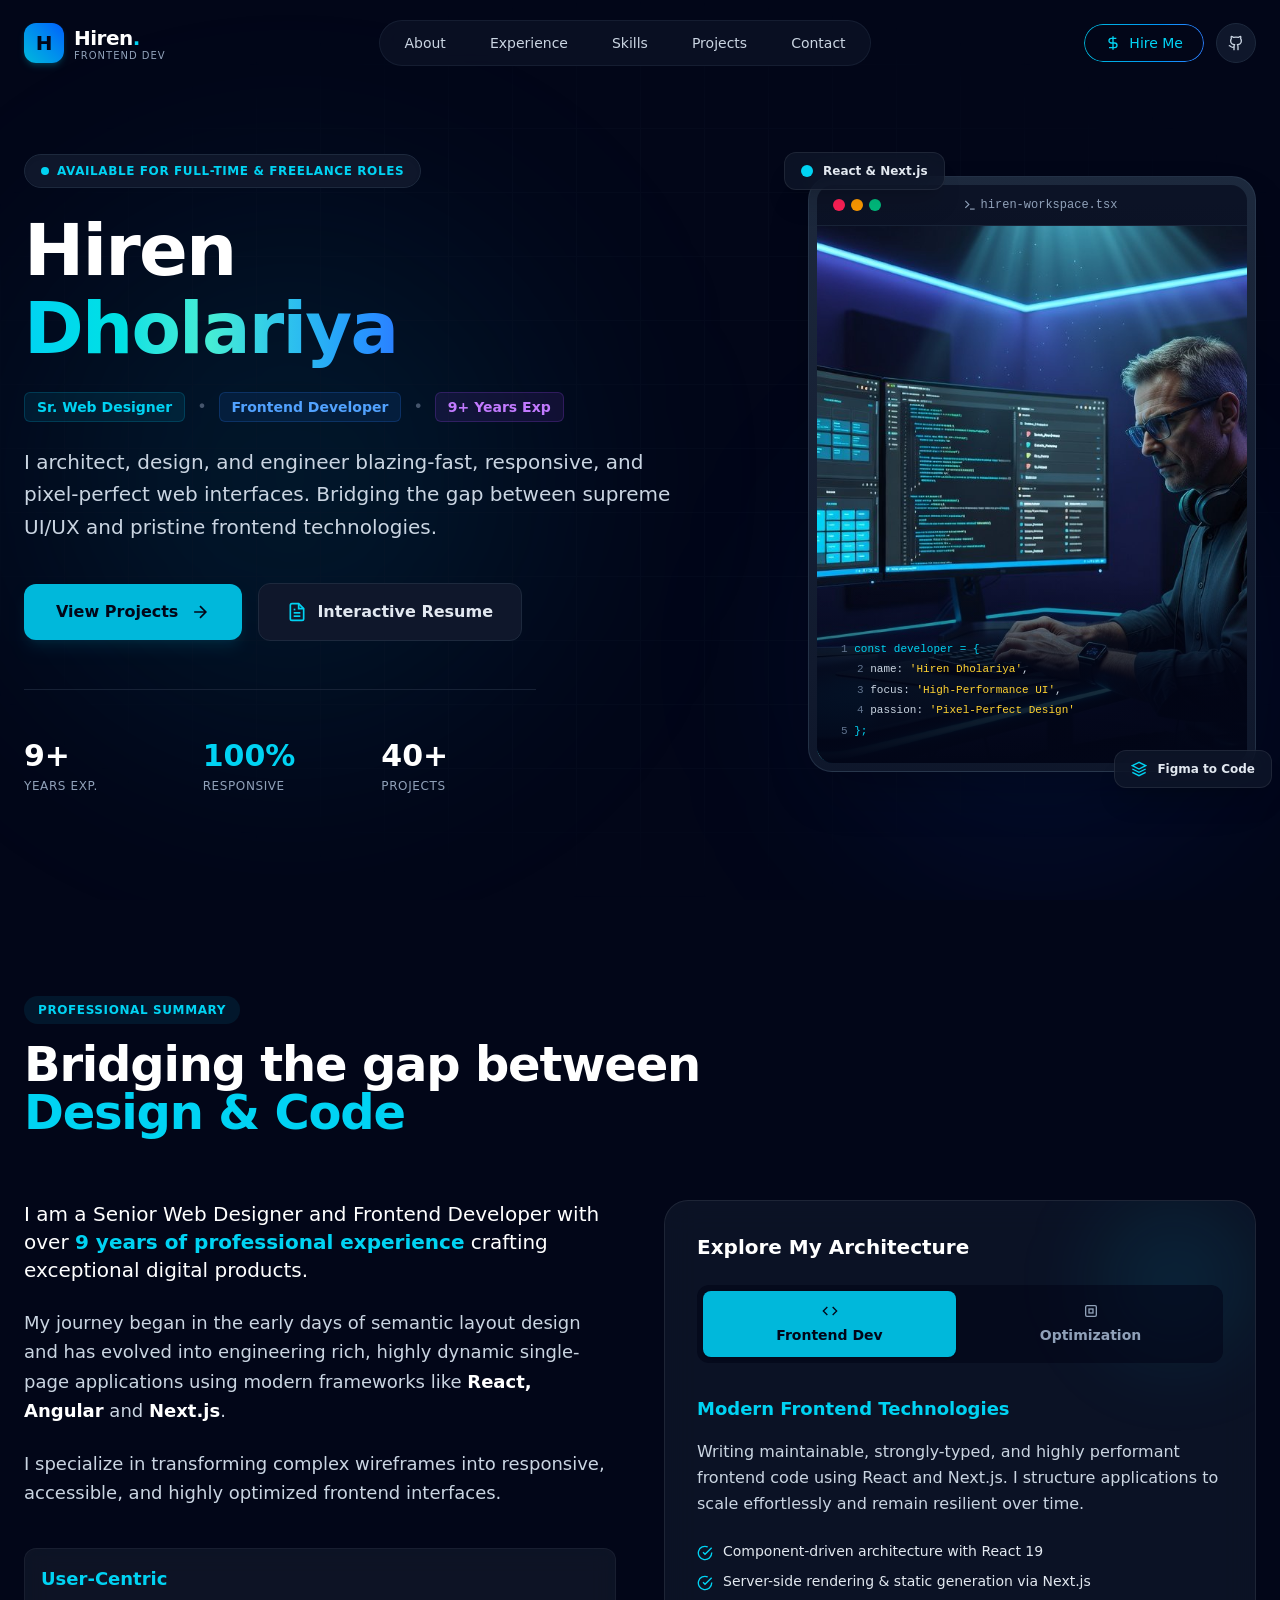
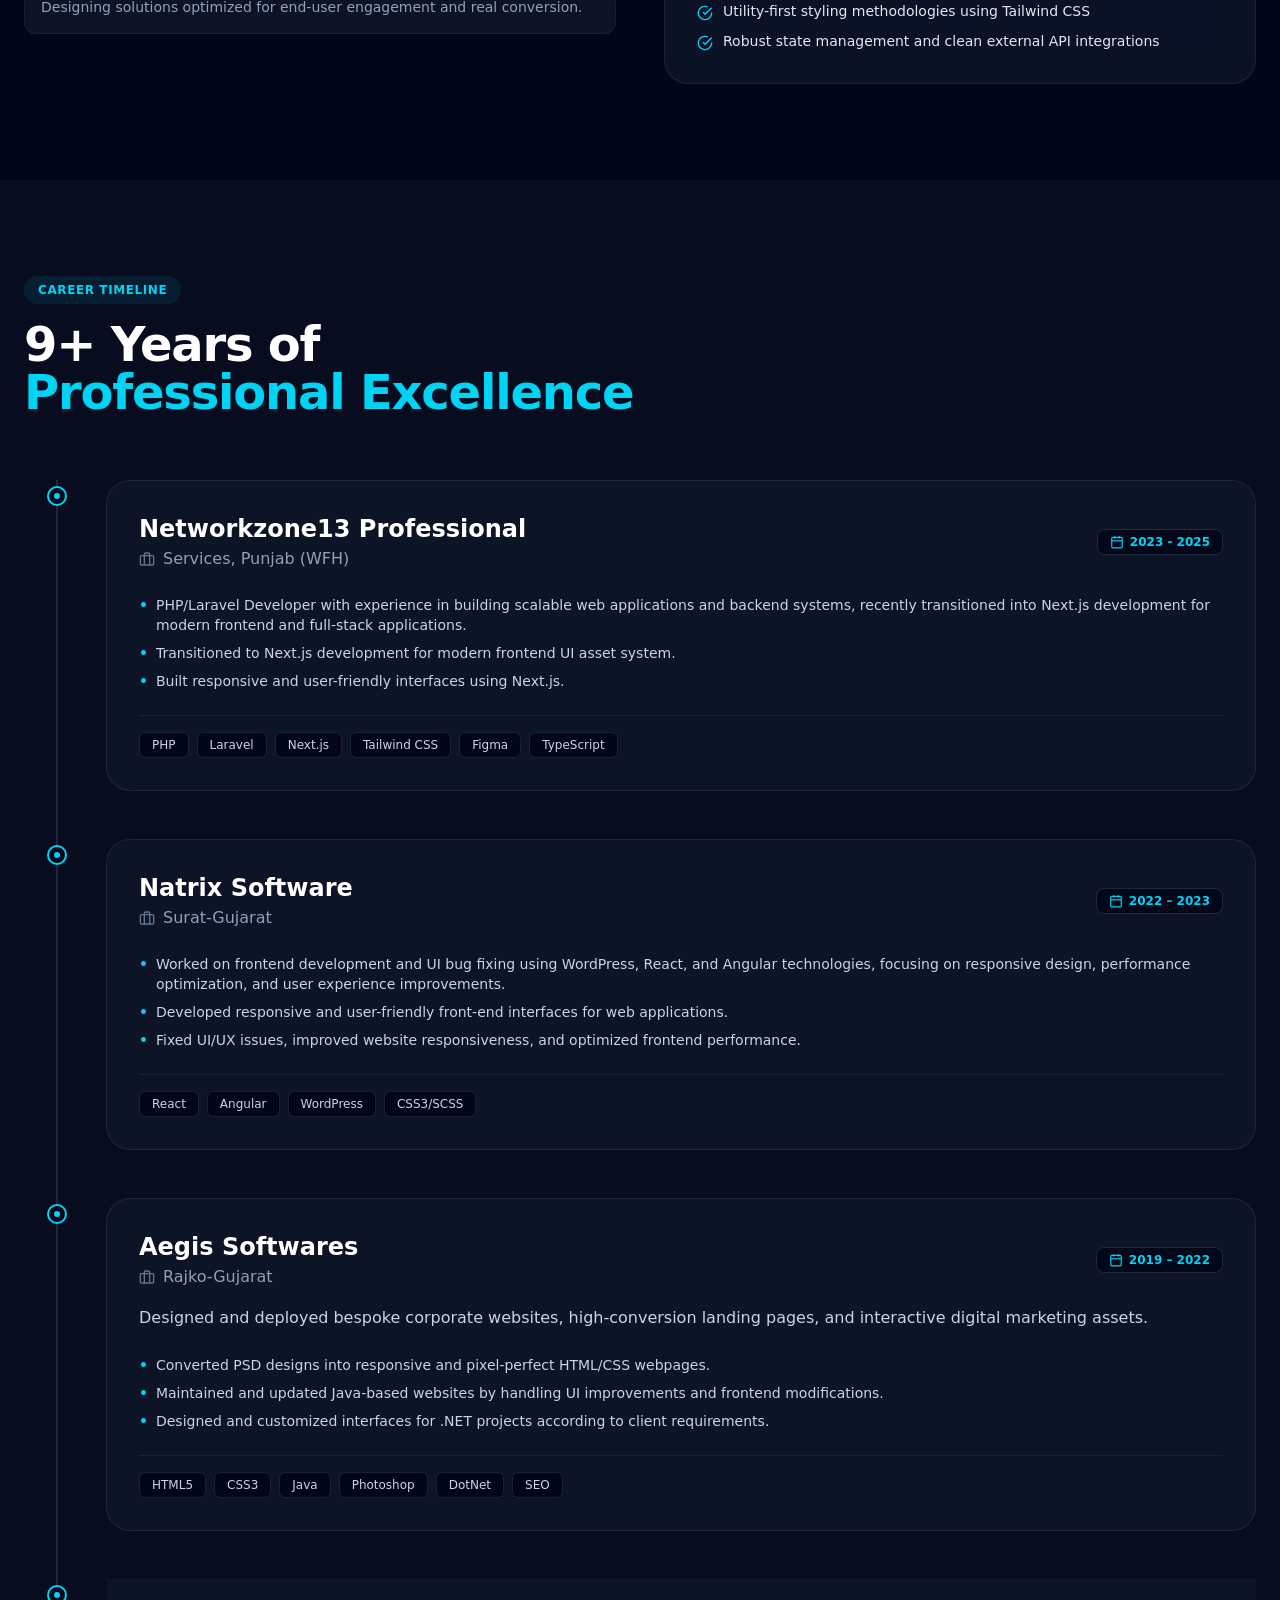
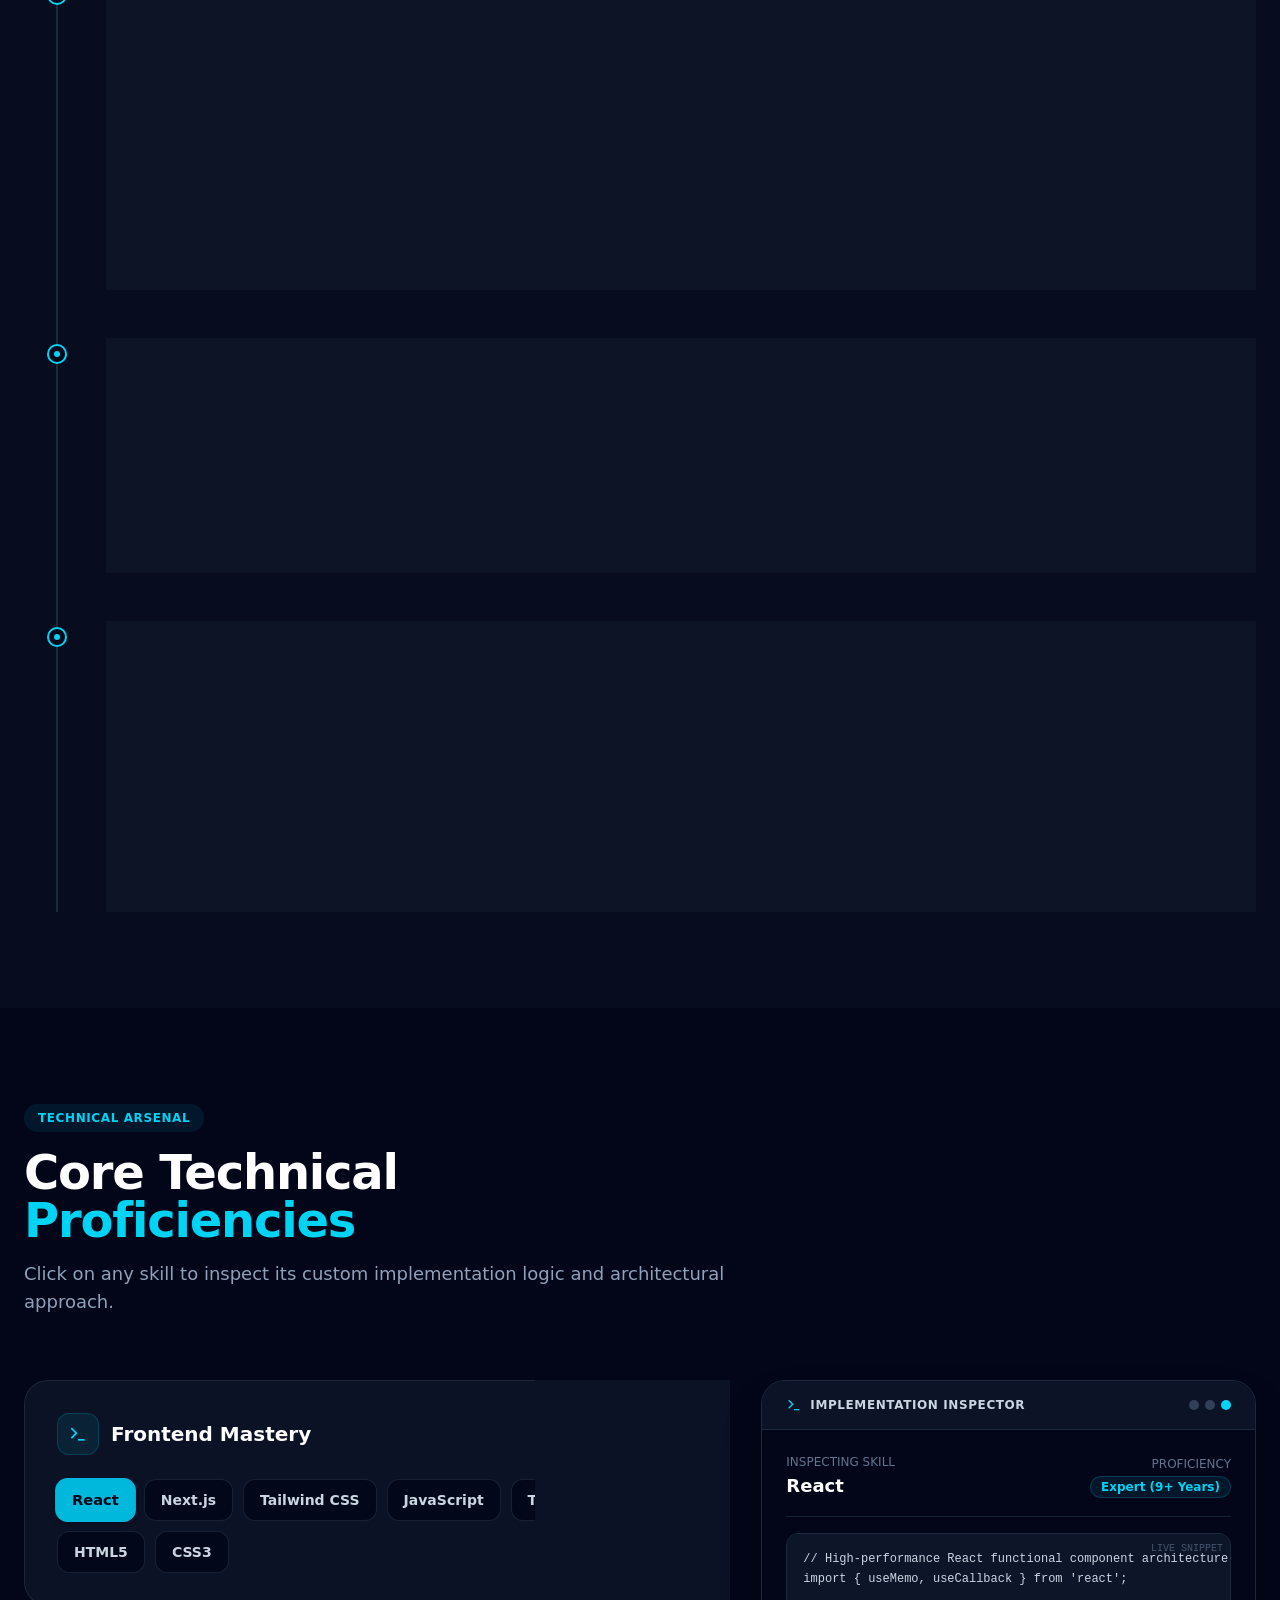
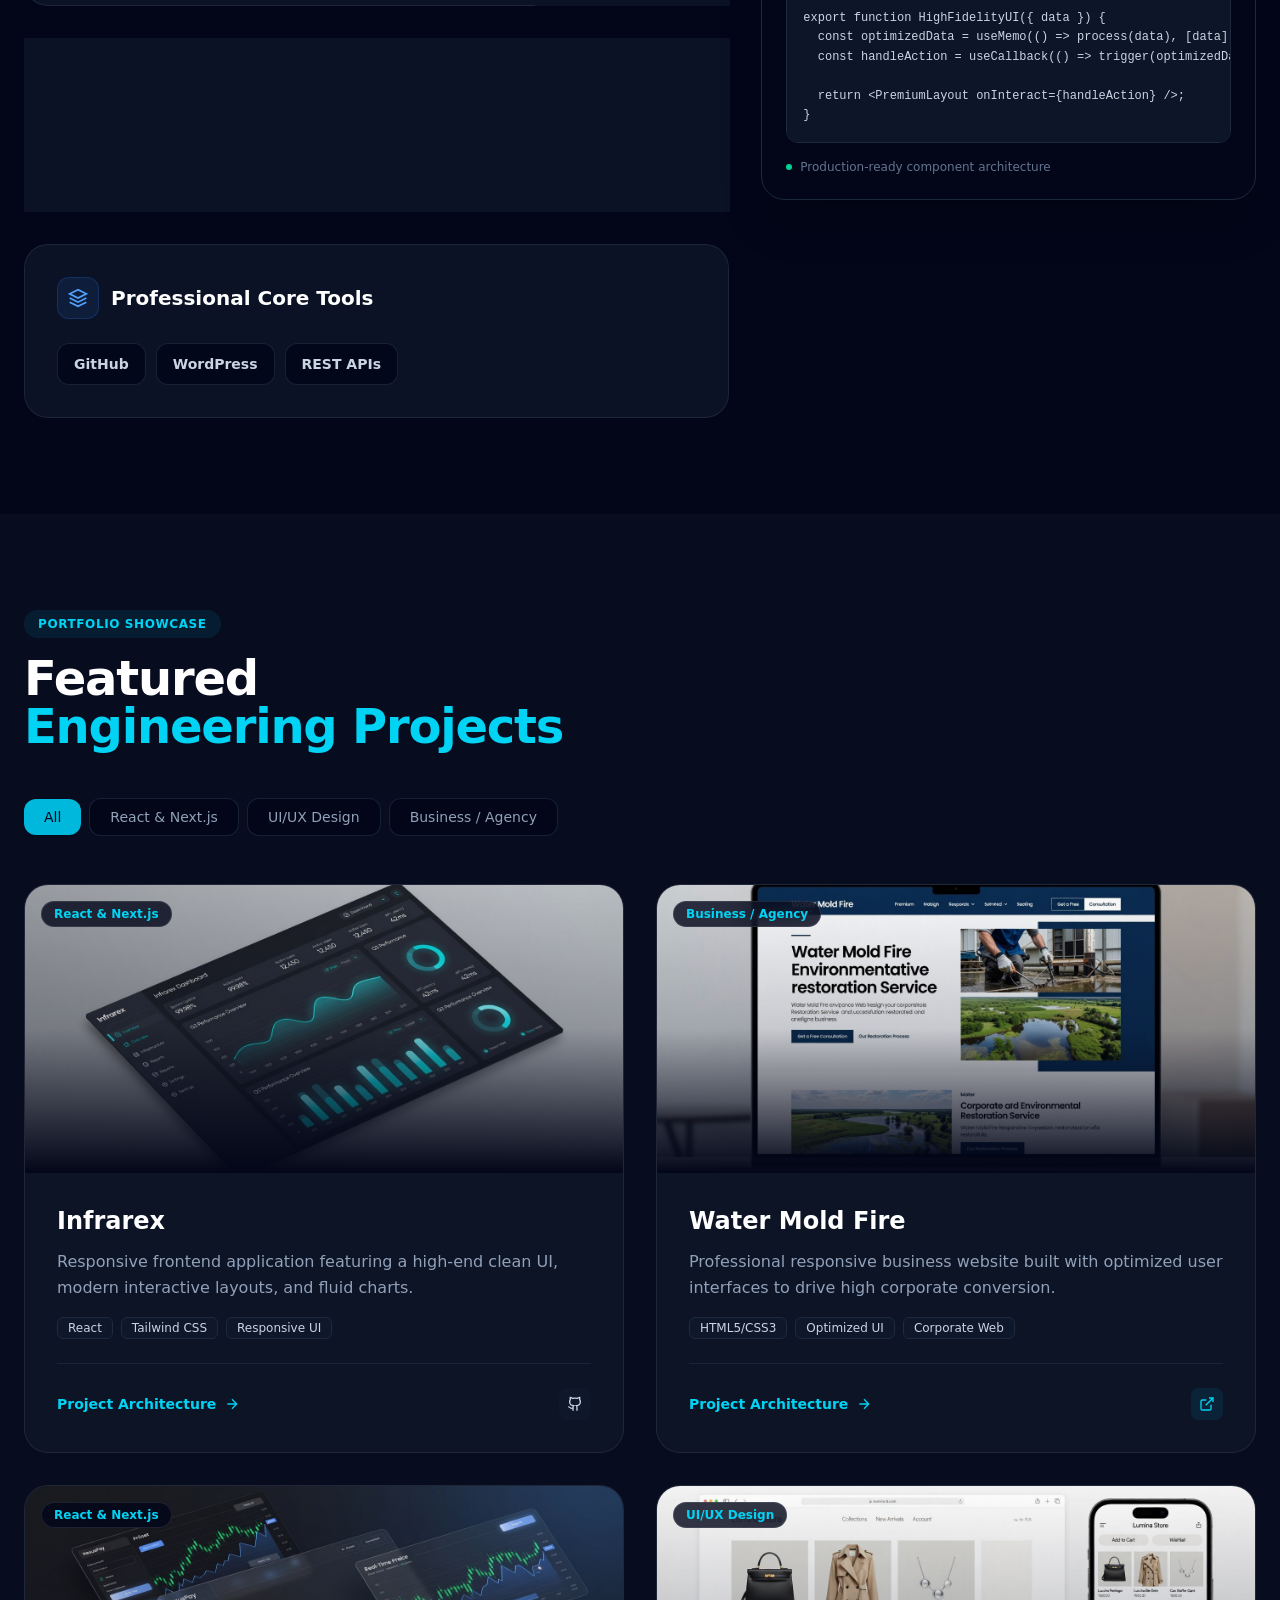
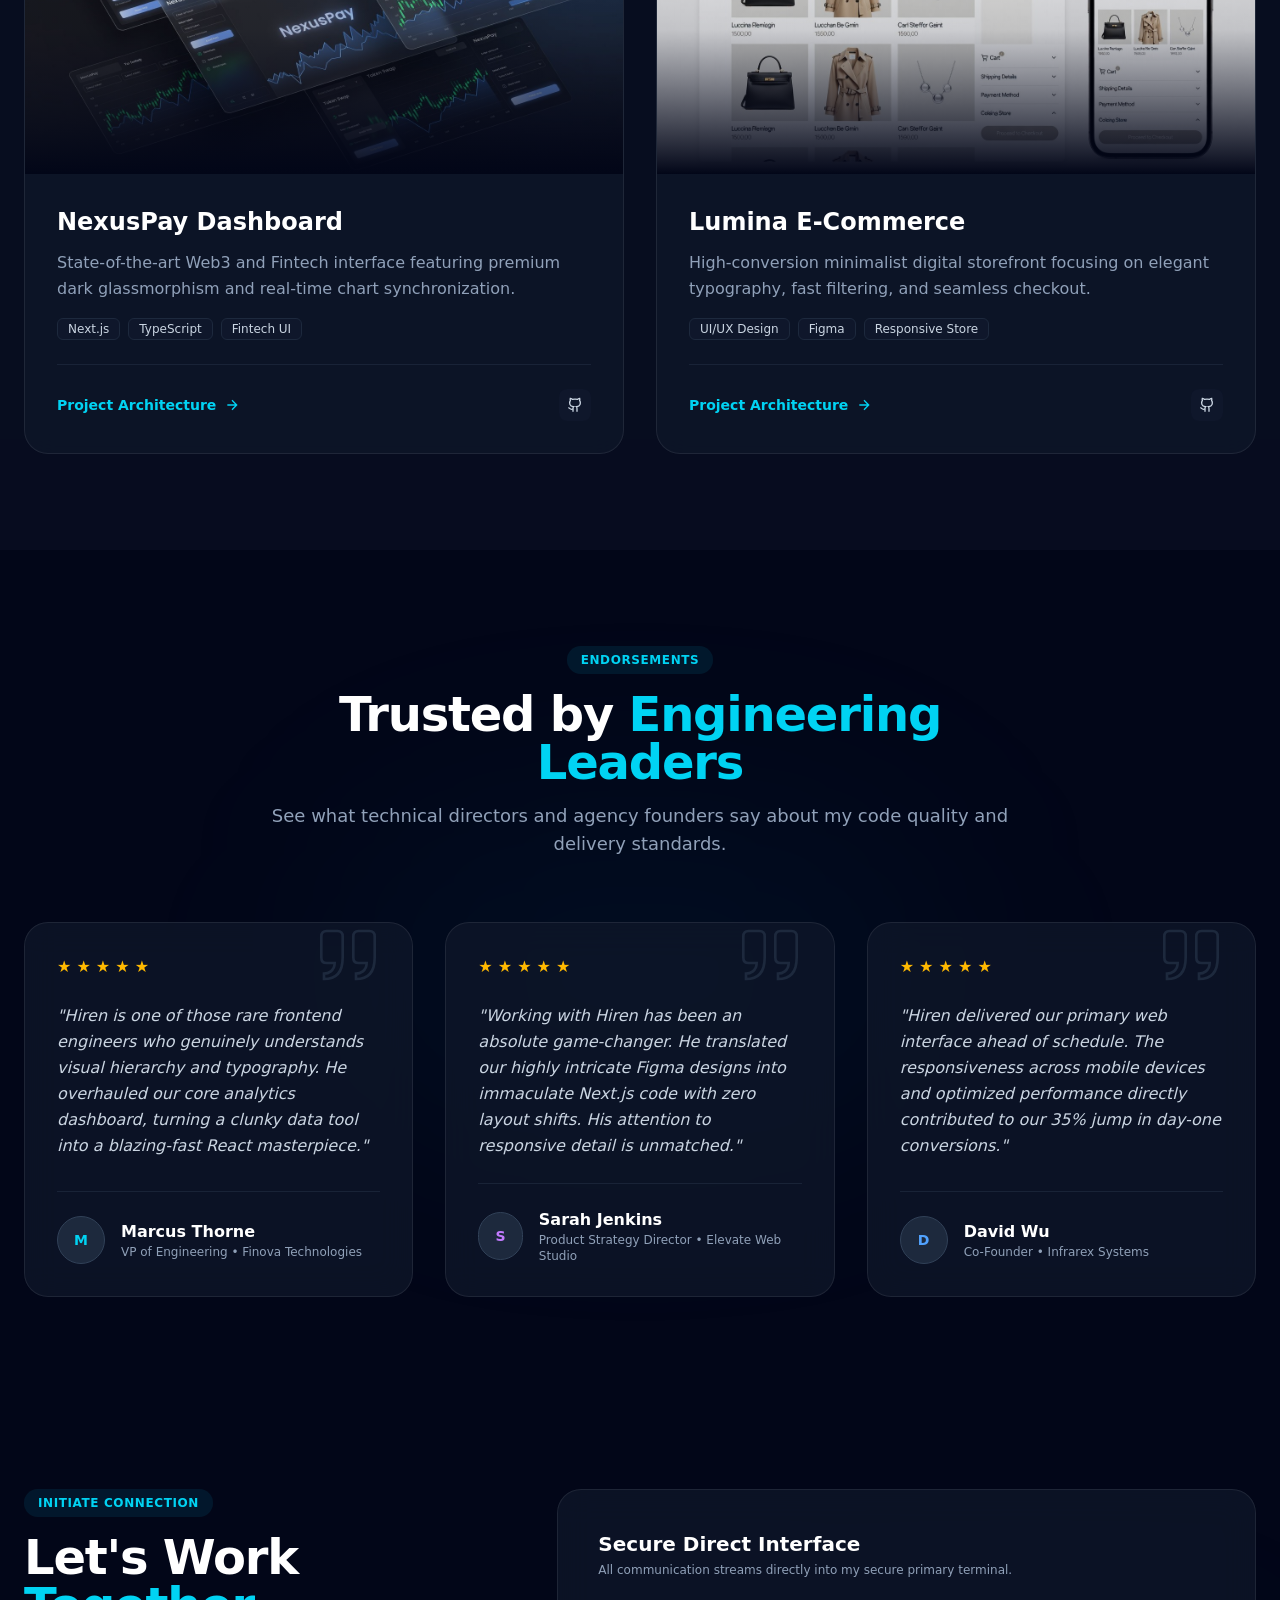
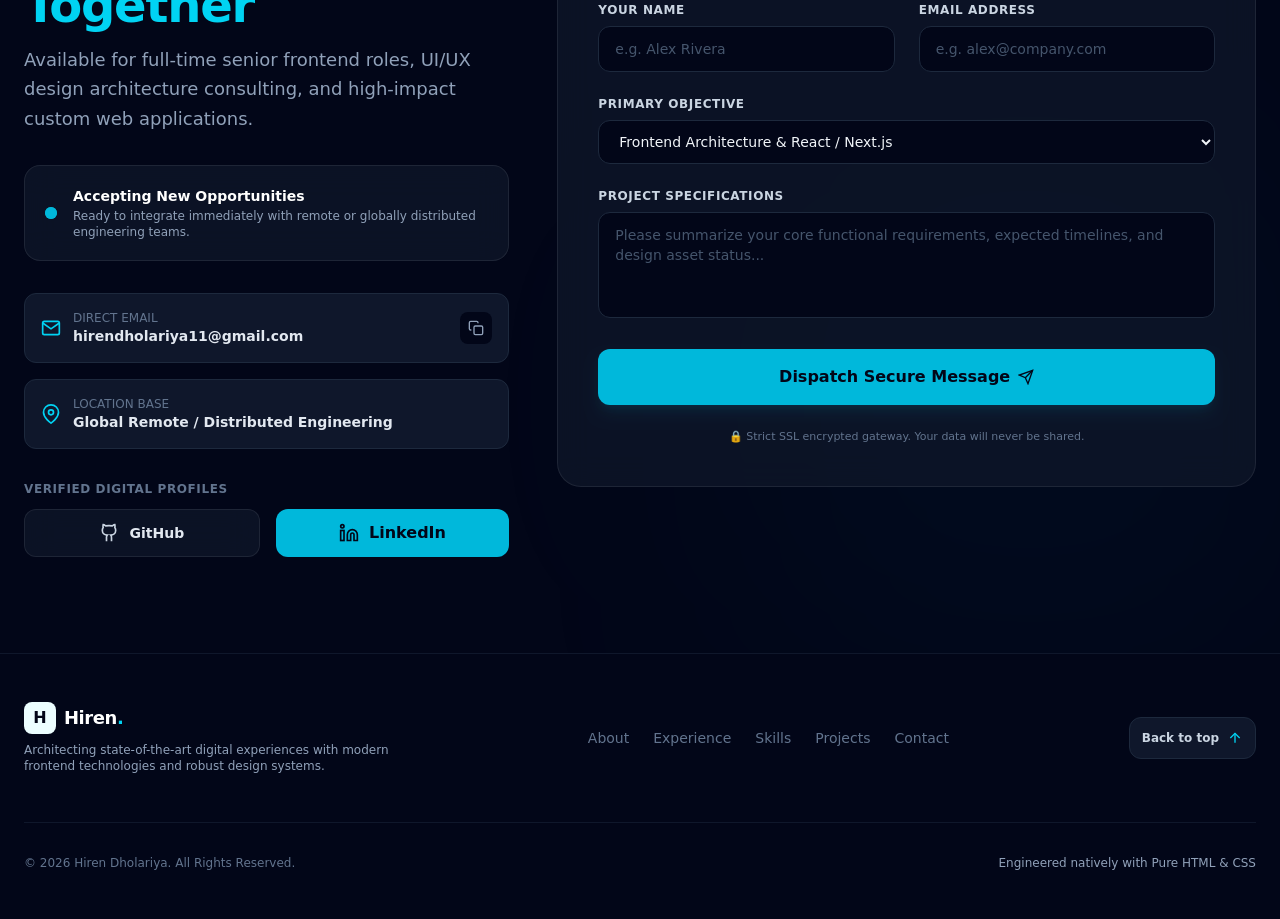
==== commit c5dd24da: "experienc" ====
--- a/index.html
+++ b/index.html
@@ -431,40 +431,39 @@
                         <div class="flex flex-col sm:flex-row sm:items-center justify-between gap-2 mb-4">
                             <div>
                                 <h3 class="text-xl sm:text-2xl font-bold text-white group-hover:text-cyan-400 transition-colors">
-                                    Senior Web Designer & Frontend Developer
+                                    Networkzone13 Professional
                                 </h3>
                                 <div class="text-slate-400 font-medium text-sm sm:text-base mt-0.5 flex items-center gap-2">
                                     <svg class="w-4 h-4 text-slate-500" viewBox="0 0 24 24" fill="none" stroke="currentColor" stroke-width="2"><rect x="2" y="7" width="20" height="14" rx="2" ry="2"/><path d="M16 21V5a2 2 0 0 0-2-2h-4a2 2 0 0 0-2 2v16"/></svg>
-                                    <span>Enterprise Digital Solutions</span>
+                                    <span>Services, Punjab (WFH)</span>
                                 </div>
                             </div>
                             <div class="inline-flex items-center gap-1.5 px-3 py-1 rounded-lg bg-slate-950/80 text-cyan-400 text-xs font-semibold self-start sm:self-auto border border-slate-800">
                                 <svg class="w-3.5 h-3.5" viewBox="0 0 24 24" fill="none" stroke="currentColor" stroke-width="2"><rect x="3" y="4" width="18" height="18" rx="2" ry="2"/><line x1="16" y1="2" x2="16" y2="6"/><line x1="8" y1="2" x2="8" y2="6"/><line x1="3" y1="10" x2="21" y2="10"/></svg>
-                                <span>2021 – Present</span>
-                            </div>
-                        </div>
-
-                        <p class="text-slate-300 text-sm sm:text-base leading-relaxed mb-6">
-                            Spearheading the UI architecture and frontend implementation for mission-critical web applications. Directing design-to-code pipelines and setting high technical standards.
-                        </p>
+                                <span>2023 - 2025</span>
+                            </div>
+                        </div>
+
+                        <p class="text-slate-300 text-sm sm:text-base leading-relaxed mb-6"></p>
 
                         <div class="space-y-2 mb-6">
                             <div class="flex items-start gap-2 text-xs sm:text-sm text-slate-300">
                                 <span class="text-cyan-400 font-bold select-none">•</span>
-                                <span>Architected modern web systems using React 19, Next.js, and Tailwind CSS, reducing average initial page load by 45%.</span>
+                                <span>PHP/Laravel Developer with experience in building scalable web applications and backend systems, recently transitioned into Next.js development for modern frontend and full-stack applications.</span>
                             </div>
                             <div class="flex items-start gap-2 text-xs sm:text-sm text-slate-300">
                                 <span class="text-cyan-400 font-bold select-none">•</span>
-                                <span>Built custom interactive Figma component systems directly mapped to robust frontend component libraries.</span>
+                                <span>Transitioned to Next.js development for modern frontend UI asset system.</span>
                             </div>
                             <div class="flex items-start gap-2 text-xs sm:text-sm text-slate-300">
                                 <span class="text-cyan-400 font-bold select-none">•</span>
-                                <span>Mentored junior web developers in clean-code principles, semantic HTML5, and core JavaScript fundamentals.</span>
+                                <span>Built responsive and user-friendly interfaces using Next.js.</span>
                             </div>
                         </div>
 
                         <div class="flex flex-wrap gap-2 pt-4 border-t border-slate-800/80">
-                            <span class="px-3 py-1 rounded-md bg-slate-950 text-slate-300 text-xs font-medium border border-slate-800/80">React</span>
+                            <span class="px-3 py-1 rounded-md bg-slate-950 text-slate-300 text-xs font-medium border border-slate-800/80">PHP</span>
+                            <span class="px-3 py-1 rounded-md bg-slate-950 text-slate-300 text-xs font-medium border border-slate-800/80">Laravel</span>
                             <span class="px-3 py-1 rounded-md bg-slate-950 text-slate-300 text-xs font-medium border border-slate-800/80">Next.js</span>
                             <span class="px-3 py-1 rounded-md bg-slate-950 text-slate-300 text-xs font-medium border border-slate-800/80">Tailwind CSS</span>
                             <span class="px-3 py-1 rounded-md bg-slate-950 text-slate-300 text-xs font-medium border border-slate-800/80">Figma</span>
@@ -478,49 +477,45 @@
                     <div class="absolute -left-[11px] top-1.5 w-5 h-5 rounded-full bg-slate-950 border-2 border-cyan-400 flex items-center justify-center group-hover:scale-125 group-hover:bg-cyan-500 transition-all duration-300">
                         <div class="w-1.5 h-1.5 rounded-full bg-cyan-400 group-hover:bg-slate-950 transition-colors"></div>
                     </div>
-
                     <div class="glass p-6 sm:p-8 rounded-2xl sm:rounded-3xl transition-all duration-300 group-hover:border-slate-700">
                         <div class="flex flex-col sm:flex-row sm:items-center justify-between gap-2 mb-4">
                             <div>
                                 <h3 class="text-xl sm:text-2xl font-bold text-white group-hover:text-cyan-400 transition-colors">
-                                    Frontend Developer & UI Engineer
+                                    Natrix Software
                                 </h3>
                                 <div class="text-slate-400 font-medium text-sm sm:text-base mt-0.5 flex items-center gap-2">
                                     <svg class="w-4 h-4 text-slate-500" viewBox="0 0 24 24" fill="none" stroke="currentColor" stroke-width="2"><rect x="2" y="7" width="20" height="14" rx="2" ry="2"/><path d="M16 21V5a2 2 0 0 0-2-2h-4a2 2 0 0 0-2 2v16"/></svg>
-                                    <span>Creative Web Agency</span>
+                                    <span>Surat-Gujarat</span>
                                 </div>
                             </div>
                             <div class="inline-flex items-center gap-1.5 px-3 py-1 rounded-lg bg-slate-950/80 text-cyan-400 text-xs font-semibold self-start sm:self-auto border border-slate-800">
                                 <svg class="w-3.5 h-3.5" viewBox="0 0 24 24" fill="none" stroke="currentColor" stroke-width="2"><rect x="3" y="4" width="18" height="18" rx="2" ry="2"/><line x1="16" y1="2" x2="16" y2="6"/><line x1="8" y1="2" x2="8" y2="6"/><line x1="3" y1="10" x2="21" y2="10"/></svg>
-                                <span>2018 – 2021</span>
-                            </div>
-                        </div>
-
-                        <p class="text-slate-300 text-sm sm:text-base leading-relaxed mb-6">
-                            Engineered responsive single-page applications and advanced business websites. Collaborated tightly with full-stack engineers to consume complex RESTful APIs.
-                        </p>
+                                <span>2022 – 2023</span>
+                            </div>
+                        </div>
+
+                        <p class="text-slate-300 text-sm sm:text-base leading-relaxed mb-6"></p>
 
                         <div class="space-y-2 mb-6">
                             <div class="flex items-start gap-2 text-xs sm:text-sm text-slate-300">
                                 <span class="text-cyan-400 font-bold select-none">•</span>
-                                <span>Delivered 25+ pixel-perfect client websites with full cross-browser compatibility and fluid responsive breakpoints.</span>
+                                <span>Worked on frontend development and UI bug fixing using WordPress, React, and Angular technologies, focusing on responsive design, performance optimization, and user experience improvements.</span>
                             </div>
                             <div class="flex items-start gap-2 text-xs sm:text-sm text-slate-300">
                                 <span class="text-cyan-400 font-bold select-none">•</span>
-                                <span>Optimized core layouts and interactive components to achieve consistent 90+ scores on Google Lighthouse.</span>
+                                <span>Developed responsive and user-friendly front-end interfaces for web applications.</span>
                             </div>
                             <div class="flex items-start gap-2 text-xs sm:text-sm text-slate-300">
                                 <span class="text-cyan-400 font-bold select-none">•</span>
-                                <span>Managed state and asynchronous workflows using robust React patterns and streamlined styling methodologies.</span>
+                                <span>Fixed UI/UX issues, improved website responsiveness, and optimized frontend performance.</span>
                             </div>
                         </div>
 
                         <div class="flex flex-wrap gap-2 pt-4 border-t border-slate-800/80">
-                            <span class="px-3 py-1 rounded-md bg-slate-950 text-slate-300 text-xs font-medium border border-slate-800/80">JavaScript (ES6+)</span>
                             <span class="px-3 py-1 rounded-md bg-slate-950 text-slate-300 text-xs font-medium border border-slate-800/80">React</span>
+                            <span class="px-3 py-1 rounded-md bg-slate-950 text-slate-300 text-xs font-medium border border-slate-800/80">Angular</span>
+                            <span class="px-3 py-1 rounded-md bg-slate-950 text-slate-300 text-xs font-medium border border-slate-800/80">WordPress</span>
                             <span class="px-3 py-1 rounded-md bg-slate-950 text-slate-300 text-xs font-medium border border-slate-800/80">CSS3/SCSS</span>
-                            <span class="px-3 py-1 rounded-md bg-slate-950 text-slate-300 text-xs font-medium border border-slate-800/80">Git</span>
-                            <span class="px-3 py-1 rounded-md bg-slate-950 text-slate-300 text-xs font-medium border border-slate-800/80">REST APIs</span>
                         </div>
                     </div>
                 </div>
@@ -530,21 +525,20 @@
                     <div class="absolute -left-[11px] top-1.5 w-5 h-5 rounded-full bg-slate-950 border-2 border-cyan-400 flex items-center justify-center group-hover:scale-125 group-hover:bg-cyan-500 transition-all duration-300">
                         <div class="w-1.5 h-1.5 rounded-full bg-cyan-400 group-hover:bg-slate-950 transition-colors"></div>
                     </div>
-
                     <div class="glass p-6 sm:p-8 rounded-2xl sm:rounded-3xl transition-all duration-300 group-hover:border-slate-700">
                         <div class="flex flex-col sm:flex-row sm:items-center justify-between gap-2 mb-4">
                             <div>
                                 <h3 class="text-xl sm:text-2xl font-bold text-white group-hover:text-cyan-400 transition-colors">
-                                    Web Designer & WordPress Specialist
+                                    Aegis Softwares
                                 </h3>
                                 <div class="text-slate-400 font-medium text-sm sm:text-base mt-0.5 flex items-center gap-2">
                                     <svg class="w-4 h-4 text-slate-500" viewBox="0 0 24 24" fill="none" stroke="currentColor" stroke-width="2"><rect x="2" y="7" width="20" height="14" rx="2" ry="2"/><path d="M16 21V5a2 2 0 0 0-2-2h-4a2 2 0 0 0-2 2v16"/></svg>
-                                    <span>Digital Media Studio</span>
+                                    <span>Rajko-Gujarat</span>
                                 </div>
                             </div>
                             <div class="inline-flex items-center gap-1.5 px-3 py-1 rounded-lg bg-slate-950/80 text-cyan-400 text-xs font-semibold self-start sm:self-auto border border-slate-800">
                                 <svg class="w-3.5 h-3.5" viewBox="0 0 24 24" fill="none" stroke="currentColor" stroke-width="2"><rect x="3" y="4" width="18" height="18" rx="2" ry="2"/><line x1="16" y1="2" x2="16" y2="6"/><line x1="8" y1="2" x2="8" y2="6"/><line x1="3" y1="10" x2="21" y2="10"/></svg>
-                                <span>2015 – 2018</span>
+                                <span>2019 – 2022</span>
                             </div>
                         </div>
 
@@ -555,28 +549,159 @@
                         <div class="space-y-2 mb-6">
                             <div class="flex items-start gap-2 text-xs sm:text-sm text-slate-300">
                                 <span class="text-cyan-400 font-bold select-none">•</span>
-                                <span>Created high-fidelity wireframes and visual designs using Adobe Photoshop and initial interface design tools.</span>
+                                <span>Converted PSD designs into responsive and pixel-perfect HTML/CSS webpages.</span>
                             </div>
                             <div class="flex items-start gap-2 text-xs sm:text-sm text-slate-300">
                                 <span class="text-cyan-400 font-bold select-none">•</span>
-                                <span>Developed custom WordPress themes from scratch, ensuring clean markup and easily accessible client management controls.</span>
+                                <span>Maintained and updated Java-based websites by handling UI improvements and frontend modifications.</span>
                             </div>
                             <div class="flex items-start gap-2 text-xs sm:text-sm text-slate-300">
                                 <span class="text-cyan-400 font-bold select-none">•</span>
-                                <span>Pioneered responsive mobile-first techniques across early project iterations to capture growing mobile web audiences.</span>
+                                <span>Designed and customized interfaces for .NET projects according to client requirements.</span>
                             </div>
                         </div>
 
                         <div class="flex flex-wrap gap-2 pt-4 border-t border-slate-800/80">
                             <span class="px-3 py-1 rounded-md bg-slate-950 text-slate-300 text-xs font-medium border border-slate-800/80">HTML5</span>
                             <span class="px-3 py-1 rounded-md bg-slate-950 text-slate-300 text-xs font-medium border border-slate-800/80">CSS3</span>
+                            <span class="px-3 py-1 rounded-md bg-slate-950 text-slate-300 text-xs font-medium border border-slate-800/80">Java</span>
+                            <span class="px-3 py-1 rounded-md bg-slate-950 text-slate-300 text-xs font-medium border border-slate-800/80">Photoshop</span>
+                            <span class="px-3 py-1 rounded-md bg-slate-950 text-slate-300 text-xs font-medium border border-slate-800/80">DotNet</span>
+                            <span class="px-3 py-1 rounded-md bg-slate-950 text-slate-300 text-xs font-medium border border-slate-800/80">SEO</span>
+                        </div>
+                    </div>
+                </div>
+                
+                <!-- Experience 4 -->
+                <div class="relative pl-8 sm:pl-12 group">
+                    <div class="absolute -left-[11px] top-1.5 w-5 h-5 rounded-full bg-slate-950 border-2 border-cyan-400 flex items-center justify-center group-hover:scale-125 group-hover:bg-cyan-500 transition-all duration-300">
+                        <div class="w-1.5 h-1.5 rounded-full bg-cyan-400 group-hover:bg-slate-950 transition-colors"></div>
+                    </div>
+                    <div class="glass p-6 sm:p-8 rounded-2xl sm:rounded-3xl transition-all duration-300 group-hover:border-slate-700">
+                        <div class="flex flex-col sm:flex-row sm:items-center justify-between gap-2 mb-4">
+                            <div>
+                                <h3 class="text-xl sm:text-2xl font-bold text-white group-hover:text-cyan-400 transition-colors">
+                                    Sxope
+                                </h3>
+                                <div class="text-slate-400 font-medium text-sm sm:text-base mt-0.5 flex items-center gap-2">
+                                    <svg class="w-4 h-4 text-slate-500" viewBox="0 0 24 24" fill="none" stroke="currentColor" stroke-width="2"><rect x="2" y="7" width="20" height="14" rx="2" ry="2"/><path d="M16 21V5a2 2 0 0 0-2-2h-4a2 2 0 0 0-2 2v16"/></svg>
+                                    <span>Rajko-Gujarat</span>
+                                </div>
+                            </div>
+                            <div class="inline-flex items-center gap-1.5 px-3 py-1 rounded-lg bg-slate-950/80 text-cyan-400 text-xs font-semibold self-start sm:self-auto border border-slate-800">
+                                <svg class="w-3.5 h-3.5" viewBox="0 0 24 24" fill="none" stroke="currentColor" stroke-width="2"><rect x="3" y="4" width="18" height="18" rx="2" ry="2"/><line x1="16" y1="2" x2="16" y2="6"/><line x1="8" y1="2" x2="8" y2="6"/><line x1="3" y1="10" x2="21" y2="10"/></svg>
+                                <span>2018 – 2019</span>
+                            </div>
+                        </div>
+
+                        <p class="text-slate-300 text-sm sm:text-base leading-relaxed mb-6"></p>
+
+                        <div class="space-y-2 mb-6">
+                            <div class="flex items-start gap-2 text-xs sm:text-sm text-slate-300">
+                                <span class="text-cyan-400 font-bold select-none">•</span>
+                                <span>Worked on website development and sales funnel creation using WordPress and ClickFunnels. Experienced in designing responsive websites, landing pages, sales funnels, lead generation systems, and optimizing user experience for better conversions.</span>
+                            </div>
+                            <div class="flex items-start gap-2 text-xs sm:text-sm text-slate-300">
+                                <span class="text-cyan-400 font-bold select-none">•</span>
+                                <span>Developed and managed dynamic websites using WordPress</span>
+                            </div>
+                            <div class="flex items-start gap-2 text-xs sm:text-sm text-slate-300">
+                                <span class="text-cyan-400 font-bold select-none">•</span>
+                                <span>Created high-converting landing pages and marketing funnels using ClickFunnels</span>
+                            </div>
+                        </div>
+
+                        <div class="flex flex-wrap gap-2 pt-4 border-t border-slate-800/80">
                             <span class="px-3 py-1 rounded-md bg-slate-950 text-slate-300 text-xs font-medium border border-slate-800/80">WordPress</span>
+                            <span class="px-3 py-1 rounded-md bg-slate-950 text-slate-300 text-xs font-medium border border-slate-800/80">ClickFunnels</span>
+                        </div>
+                    </div>
+                </div>
+                
+                <!-- Experience 5 -->
+                <div class="relative pl-8 sm:pl-12 group">
+                    <div class="absolute -left-[11px] top-1.5 w-5 h-5 rounded-full bg-slate-950 border-2 border-cyan-400 flex items-center justify-center group-hover:scale-125 group-hover:bg-cyan-500 transition-all duration-300">
+                        <div class="w-1.5 h-1.5 rounded-full bg-cyan-400 group-hover:bg-slate-950 transition-colors"></div>
+                    </div>
+                    <div class="glass p-6 sm:p-8 rounded-2xl sm:rounded-3xl transition-all duration-300 group-hover:border-slate-700">
+                        <div class="flex flex-col sm:flex-row sm:items-center justify-between gap-2 mb-4">
+                            <div>
+                                <h3 class="text-xl sm:text-2xl font-bold text-white group-hover:text-cyan-400 transition-colors">
+                                    RMC (Rajkot Municipal Corporatio - Center Zone)
+                                </h3>
+                                <div class="text-slate-400 font-medium text-sm sm:text-base mt-0.5 flex items-center gap-2">
+                                    <svg class="w-4 h-4 text-slate-500" viewBox="0 0 24 24" fill="none" stroke="currentColor" stroke-width="2"><rect x="2" y="7" width="20" height="14" rx="2" ry="2"/><path d="M16 21V5a2 2 0 0 0-2-2h-4a2 2 0 0 0-2 2v16"/></svg>
+                                    <span>Rajko-Gujarat</span>
+                                </div>
+                            </div>
+                            <div class="inline-flex items-center gap-1.5 px-3 py-1 rounded-lg bg-slate-950/80 text-cyan-400 text-xs font-semibold self-start sm:self-auto border border-slate-800">
+                                <svg class="w-3.5 h-3.5" viewBox="0 0 24 24" fill="none" stroke="currentColor" stroke-width="2"><rect x="3" y="4" width="18" height="18" rx="2" ry="2"/><line x1="16" y1="2" x2="16" y2="6"/><line x1="8" y1="2" x2="8" y2="6"/><line x1="3" y1="10" x2="21" y2="10"/></svg>
+                                <span>2017 – 2018</span>
+                            </div>
+                        </div>
+
+                        <p class="text-slate-300 text-sm sm:text-base leading-relaxed mb-6"></p>
+
+                        <div class="space-y-2 mb-6">
+                            <div class="flex items-start gap-2 text-xs sm:text-sm text-slate-300">
+                                <span class="text-cyan-400 font-bold select-none">•</span>
+                                <span>In House website maintenance</span>
+                            </div>
+                        </div>
+
+                        <div class="flex flex-wrap gap-2 pt-4 border-t border-slate-800/80">
                             <span class="px-3 py-1 rounded-md bg-slate-950 text-slate-300 text-xs font-medium border border-slate-800/80">Photoshop</span>
-                            <span class="px-3 py-1 rounded-md bg-slate-950 text-slate-300 text-xs font-medium border border-slate-800/80">UI Layouts</span>
-                        </div>
-                    </div>
-                </div>
-
+                            <span class="px-3 py-1 rounded-md bg-slate-950 text-slate-300 text-xs font-medium border border-slate-800/80">DotNet</span>
+                        </div>
+                    </div>
+                </div>
+                
+                <!-- Experience 6 -->
+                <div class="relative pl-8 sm:pl-12 group">
+                    <div class="absolute -left-[11px] top-1.5 w-5 h-5 rounded-full bg-slate-950 border-2 border-cyan-400 flex items-center justify-center group-hover:scale-125 group-hover:bg-cyan-500 transition-all duration-300">
+                        <div class="w-1.5 h-1.5 rounded-full bg-cyan-400 group-hover:bg-slate-950 transition-colors"></div>
+                    </div>
+                    <div class="glass p-6 sm:p-8 rounded-2xl sm:rounded-3xl transition-all duration-300 group-hover:border-slate-700">
+                        <div class="flex flex-col sm:flex-row sm:items-center justify-between gap-2 mb-4">
+                            <div>
+                                <h3 class="text-xl sm:text-2xl font-bold text-white group-hover:text-cyan-400 transition-colors">
+                                    I-Quall Infoway
+                                </h3>
+                                <div class="text-slate-400 font-medium text-sm sm:text-base mt-0.5 flex items-center gap-2">
+                                    <svg class="w-4 h-4 text-slate-500" viewBox="0 0 24 24" fill="none" stroke="currentColor" stroke-width="2"><rect x="2" y="7" width="20" height="14" rx="2" ry="2"/><path d="M16 21V5a2 2 0 0 0-2-2h-4a2 2 0 0 0-2 2v16"/></svg>
+                                    <span>Rajko-Gujarat</span>
+                                </div>
+                            </div>
+                            <div class="inline-flex items-center gap-1.5 px-3 py-1 rounded-lg bg-slate-950/80 text-cyan-400 text-xs font-semibold self-start sm:self-auto border border-slate-800">
+                                <svg class="w-3.5 h-3.5" viewBox="0 0 24 24" fill="none" stroke="currentColor" stroke-width="2"><rect x="3" y="4" width="18" height="18" rx="2" ry="2"/><line x1="16" y1="2" x2="16" y2="6"/><line x1="8" y1="2" x2="8" y2="6"/><line x1="3" y1="10" x2="21" y2="10"/></svg>
+                                <span>2016 – 2017</span>
+                            </div>
+                        </div>
+
+                        <p class="text-slate-300 text-sm sm:text-base leading-relaxed mb-6"></p>
+
+                        <div class="space-y-2 mb-6">
+                            <div class="flex items-start gap-2 text-xs sm:text-sm text-slate-300">
+                                <span class="text-cyan-400 font-bold select-none">•</span>
+                                <span>Designed and converted PSD layouts into responsive HTML templates for eBay stores and product listing pages.</span>
+                            </div>
+                            <div class="flex items-start gap-2 text-xs sm:text-sm text-slate-300">
+                                <span class="text-cyan-400 font-bold select-none">•</span>
+                                <span>Developed custom eBay store designs with clean, user-friendly, and visually appealing interfaces.</span>
+                            </div>
+                            <div class="flex items-start gap-2 text-xs sm:text-sm text-slate-300">
+                                <span class="text-cyan-400 font-bold select-none">•</span>
+                                <span>Worked on PSD to HTML conversion using HTML5, CSS3, Bootstrap, and basic JavaScript/jQuery.</span>
+                            </div>
+                        </div>
+
+                        <div class="flex flex-wrap gap-2 pt-4 border-t border-slate-800/80">
+                            <span class="px-3 py-1 rounded-md bg-slate-950 text-slate-300 text-xs font-medium border border-slate-800/80">Photoshop</span>
+                            <span class="px-3 py-1 rounded-md bg-slate-950 text-slate-300 text-xs font-medium border border-slate-800/80">HTML</span>
+                            <span class="px-3 py-1 rounded-md bg-slate-950 text-slate-300 text-xs font-medium border border-slate-800/80">CSS</span>
+                        </div>
+                    </div>
+                </div>
             </div>
 
         </div>
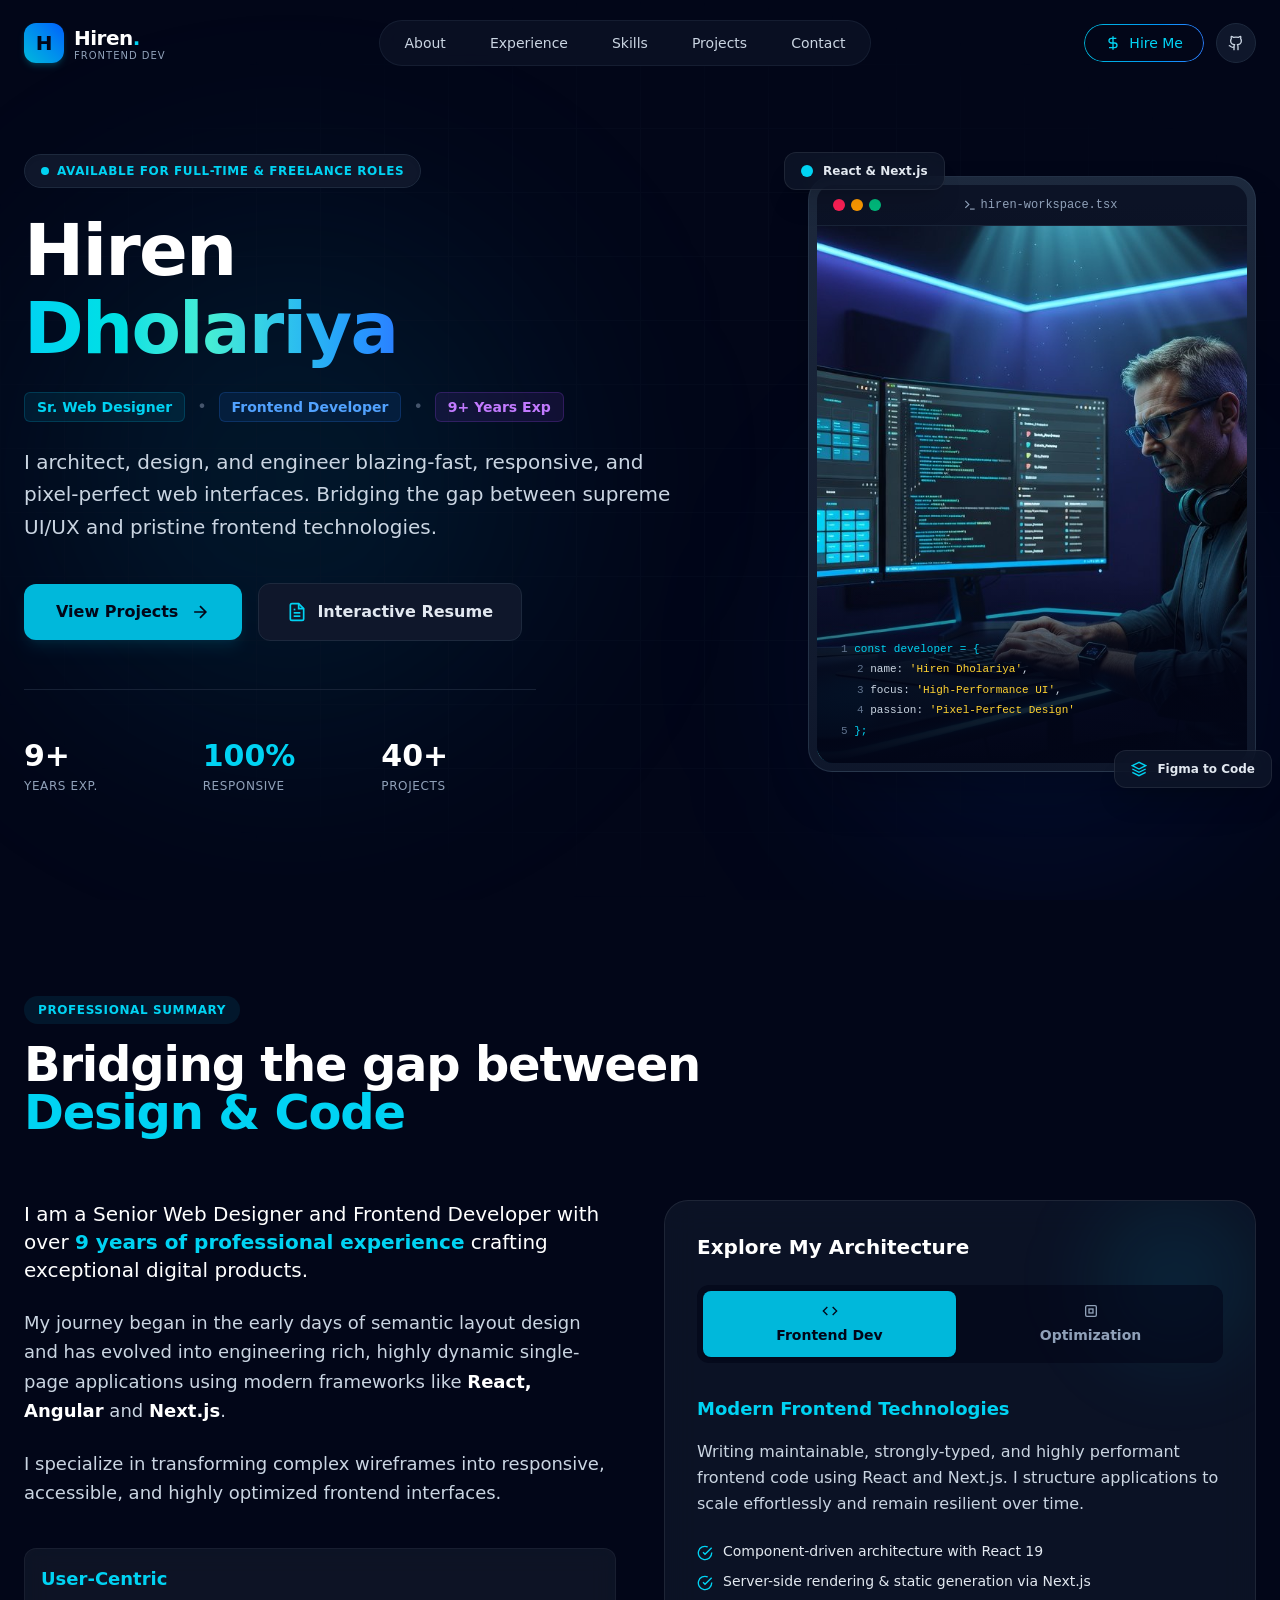
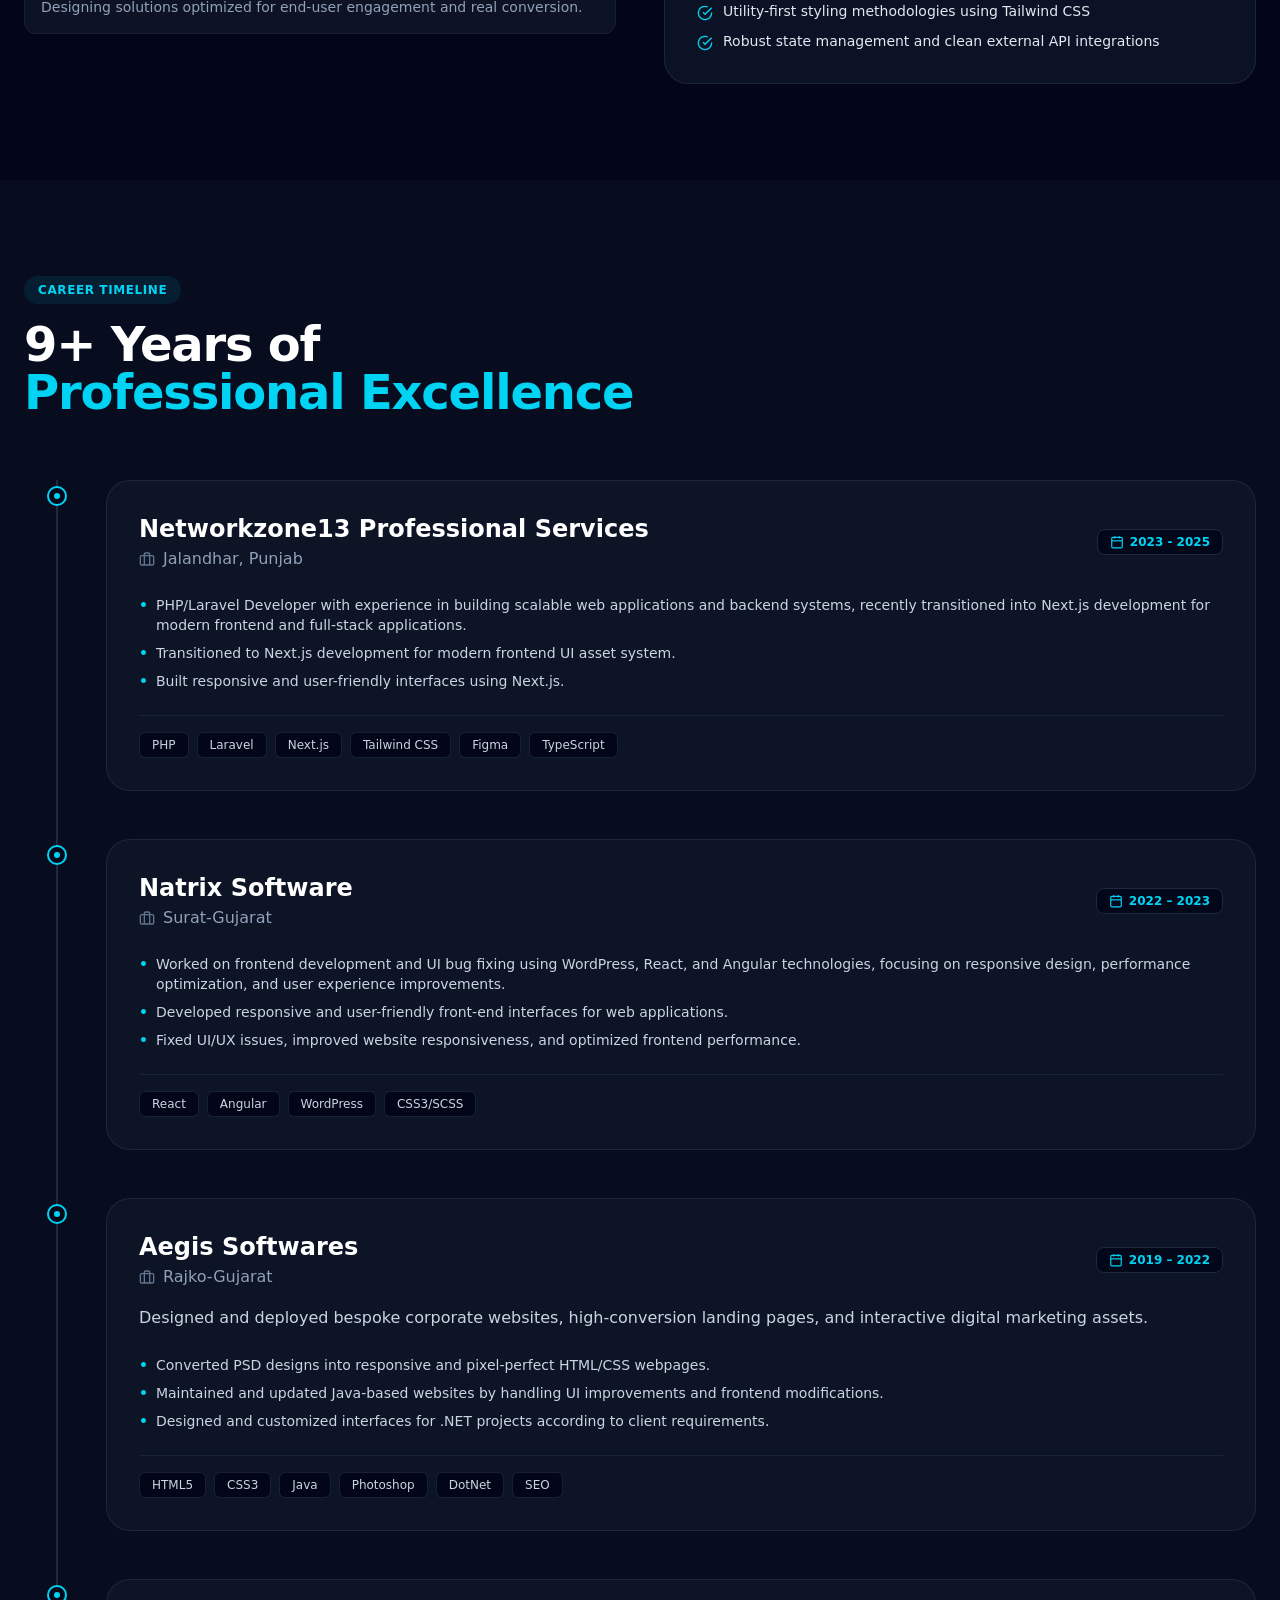
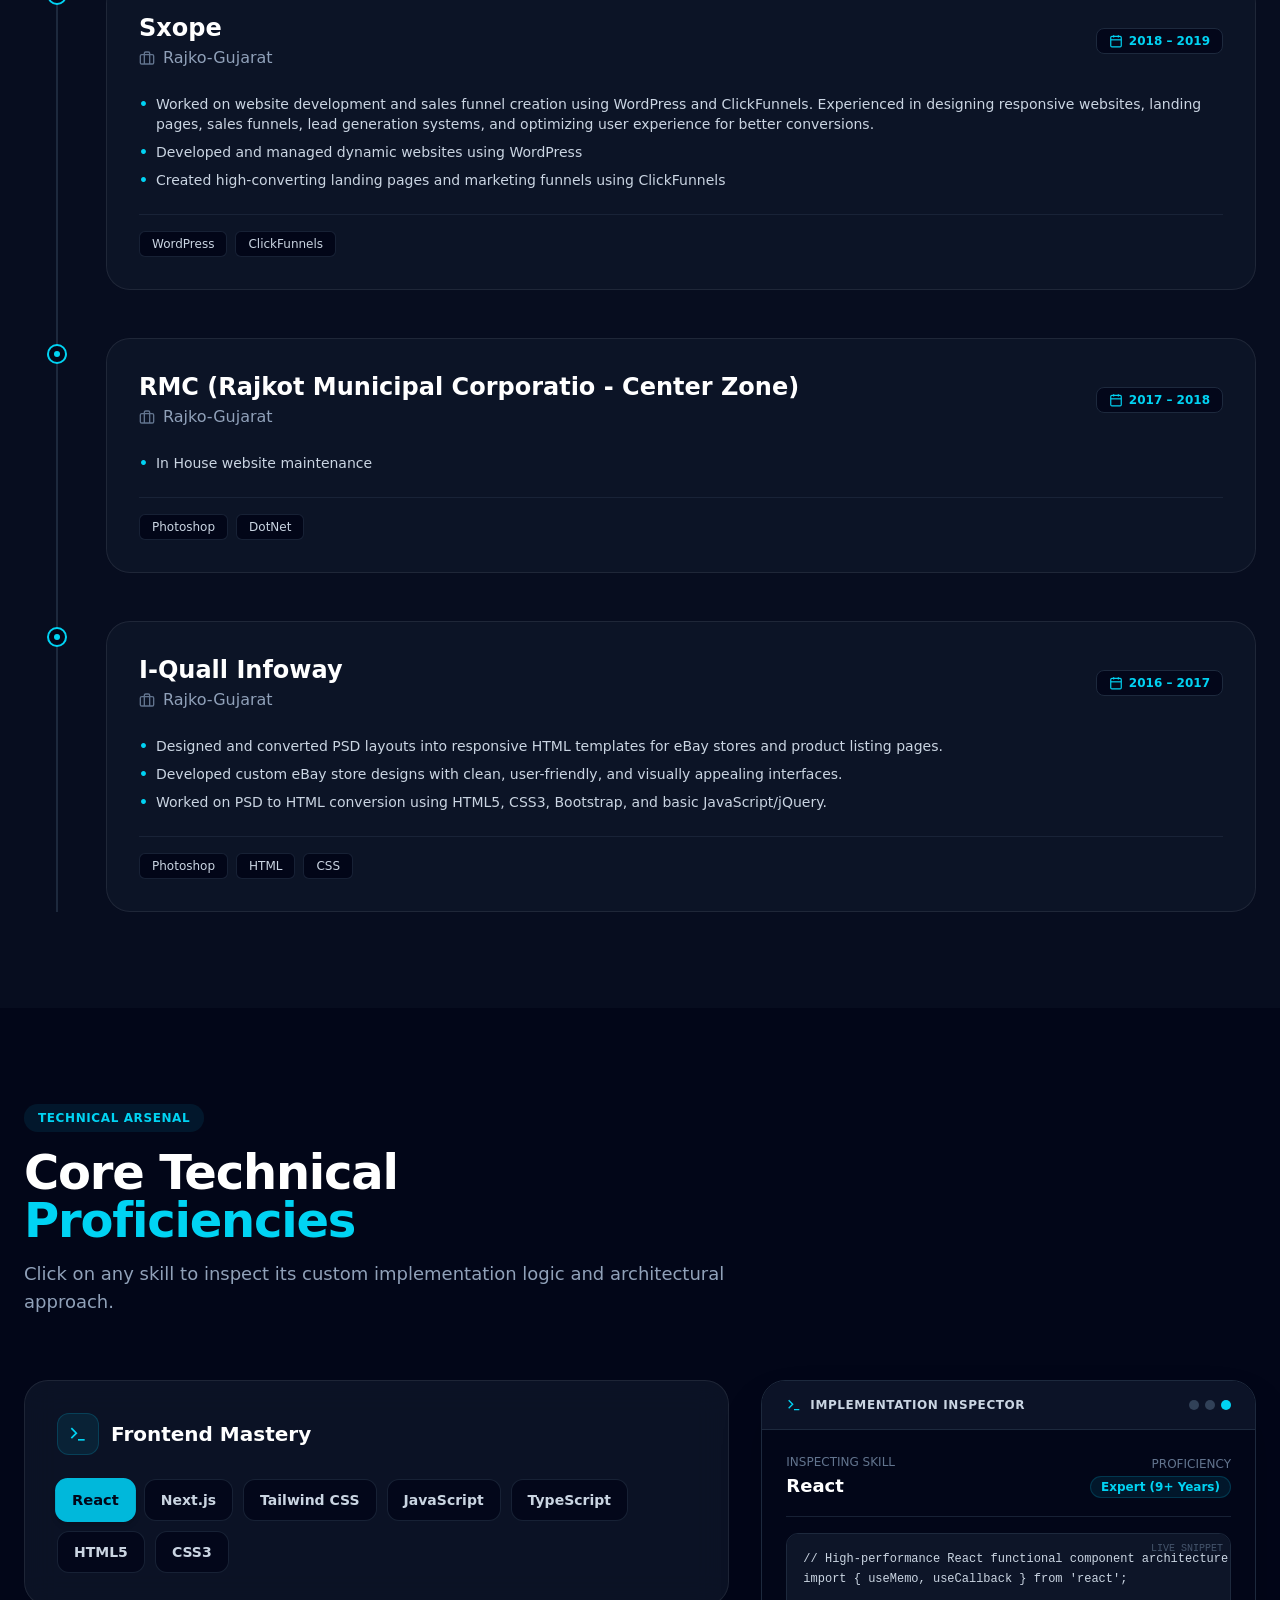
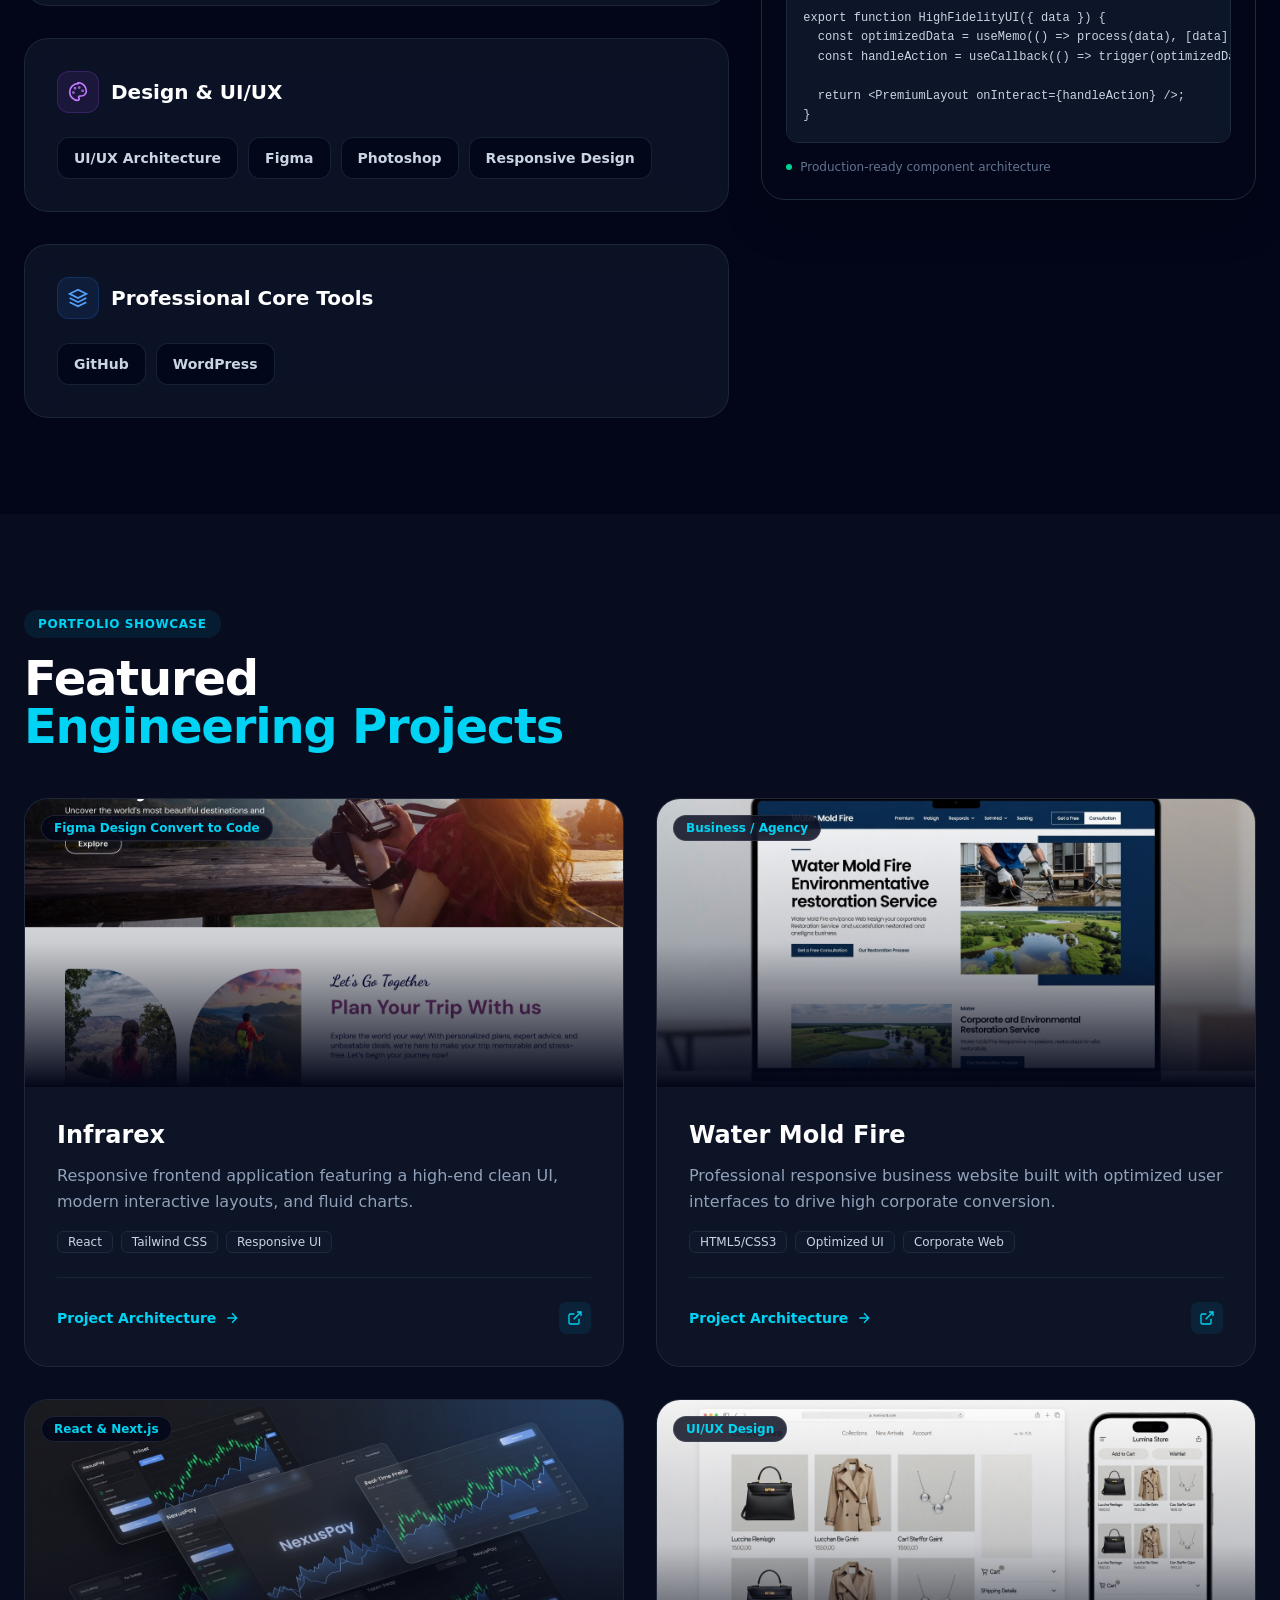
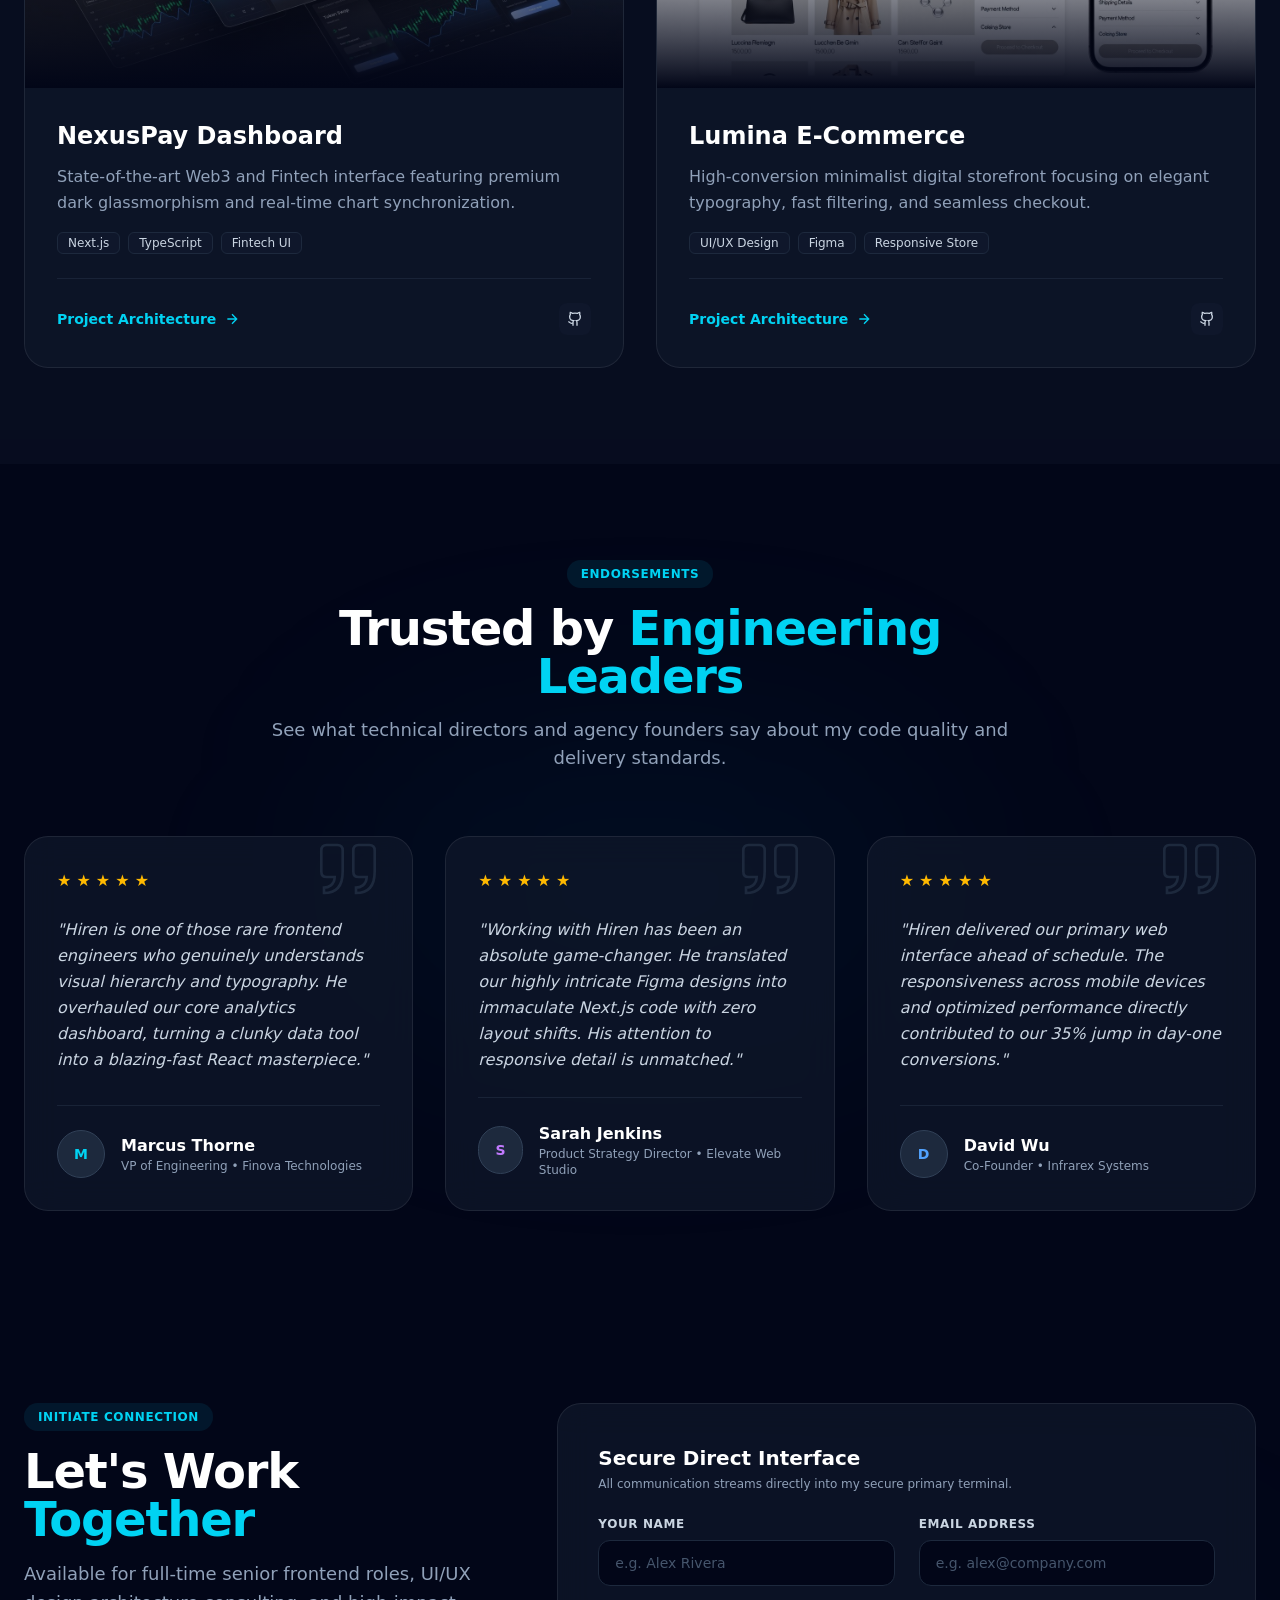
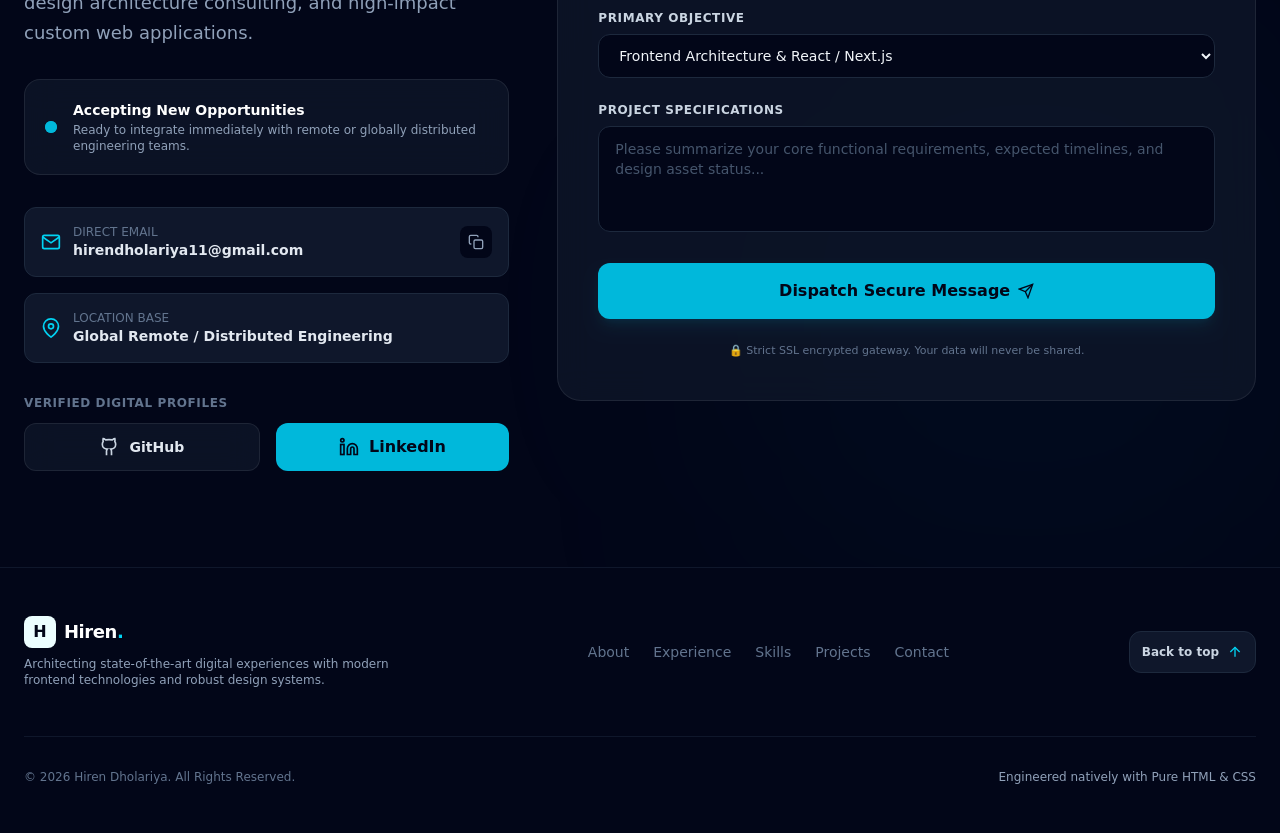
==== commit 2085a609: "project data" ====
--- a/index.html
+++ b/index.html
@@ -431,11 +431,11 @@
                         <div class="flex flex-col sm:flex-row sm:items-center justify-between gap-2 mb-4">
                             <div>
                                 <h3 class="text-xl sm:text-2xl font-bold text-white group-hover:text-cyan-400 transition-colors">
-                                    Networkzone13 Professional
+                                    Networkzone13 Professional Services
                                 </h3>
                                 <div class="text-slate-400 font-medium text-sm sm:text-base mt-0.5 flex items-center gap-2">
                                     <svg class="w-4 h-4 text-slate-500" viewBox="0 0 24 24" fill="none" stroke="currentColor" stroke-width="2"><rect x="2" y="7" width="20" height="14" rx="2" ry="2"/><path d="M16 21V5a2 2 0 0 0-2-2h-4a2 2 0 0 0-2 2v16"/></svg>
-                                    <span>Services, Punjab (WFH)</span>
+                                    <span>Jalandhar, Punjab</span>
                                 </div>
                             </div>
                             <div class="inline-flex items-center gap-1.5 px-3 py-1 rounded-lg bg-slate-950/80 text-cyan-400 text-xs font-semibold self-start sm:self-auto border border-slate-800">
@@ -805,9 +805,6 @@
                             <button class="skill-btn px-4 py-2.5 rounded-xl text-sm font-semibold transition-all duration-200 flex items-center gap-2 bg-slate-950/80 hover:bg-slate-800 text-slate-300 hover:text-white border border-slate-800/80" data-skill="WordPress">
                                 <span>WordPress</span>
                             </button>
-                            <button class="skill-btn px-4 py-2.5 rounded-xl text-sm font-semibold transition-all duration-200 flex items-center gap-2 bg-slate-950/80 hover:bg-slate-800 text-slate-300 hover:text-white border border-slate-800/80" data-skill="REST APIs">
-                                <span>REST APIs</span>
-                            </button>
                         </div>
                     </div>
 
@@ -899,12 +896,12 @@
             </div>
 
             <!-- Filters -->
-            <div class="flex flex-wrap items-center gap-2 mb-12">
+            <!-- <div class="flex flex-wrap items-center gap-2 mb-12">
                 <button class="project-filter-btn px-5 py-2 rounded-xl text-sm font-medium transition-all bg-cyan-500 text-slate-950 font-bold shadow-sm" data-filter="All">All</button>
                 <button class="project-filter-btn px-5 py-2 rounded-xl text-sm font-medium transition-all bg-slate-950 hover:bg-slate-800 text-slate-400 hover:text-white border border-slate-800/80" data-filter="React & Next.js">React & Next.js</button>
                 <button class="project-filter-btn px-5 py-2 rounded-xl text-sm font-medium transition-all bg-slate-950 hover:bg-slate-800 text-slate-400 hover:text-white border border-slate-800/80" data-filter="UI/UX Design">UI/UX Design</button>
                 <button class="project-filter-btn px-5 py-2 rounded-xl text-sm font-medium transition-all bg-slate-950 hover:bg-slate-800 text-slate-400 hover:text-white border border-slate-800/80" data-filter="Business / Agency">Business / Agency</button>
-            </div>
+            </div> -->
 
             <!-- Projects Grid -->
             <div id="projects-grid" class="grid md:grid-cols-2 gap-8">
@@ -912,10 +909,10 @@
                 <!-- Project 1 -->
                 <div class="project-card glass rounded-3xl overflow-hidden group hover:border-slate-700 transition-all duration-300 flex flex-col" data-category="React & Next.js">
                     <div class="relative h-64 sm:h-72 w-full overflow-hidden bg-slate-950">
-                        <img src="assets/images/project1.jpg" alt="Infrarex" class="w-full h-full object-cover group-hover:scale-105 transition-transform duration-700" />
+                        <img src="assets/images/project/theroyaltourism.webp" alt="theroyaltourism" class="w-full h-full object-cover group-hover:scale-105 transition-transform duration-700" />
                         <div class="absolute inset-0 bg-gradient-to-t from-slate-950 via-slate-950/20 to-transparent"></div>
                         <div class="absolute top-4 left-4 px-3 py-1 rounded-full bg-slate-950/80 backdrop-blur-md border border-white/10 text-cyan-400 text-xs font-semibold">
-                            React & Next.js
+                            Figma Design Convert to Code
                         </div>
                     </div>
                     <div class="p-6 sm:p-8 flex-1 flex flex-col justify-between">
@@ -936,8 +933,8 @@
                                 <svg class="w-4 h-4 group-hover/btn:translate-x-1 transition-transform" viewBox="0 0 24 24" fill="none" stroke="currentColor" stroke-width="2"><path d="M5 12h14M12 5l7 7-7 7"/></svg>
                             </button>
                             <div class="flex items-center gap-3">
-                                <a href="https://github.com/Hiren99/infrarex" target="_blank" rel="noopener noreferrer" class="p-2 rounded-lg bg-slate-900 hover:bg-slate-800 text-slate-300 hover:text-white transition-colors" title="View Source Code">
-                                    <svg class="w-4 h-4" viewBox="0 0 24 24" fill="none" stroke="currentColor" stroke-width="2"><path d="M15 22v-4a4.8 4.8 0 0 0-1-3.5c3 0 6-2 6-5.5.08-1.25-.27-2.48-1-3.5.28-1.15.28-2.35 0-3.5 0 0-1 0-3 1.5-2.64-.5-5.36-.5-8 0C6 2 5 2 5 2c-.3 1.15-.3 2.35 0 3.5A5.403 5.403 0 0 0 4 9c0 3.5 3 5.5 6 5.5-.39.49-.68 1.05-.85 1.65-.17.6-.22 1.23-.15 1.85v4"/><path d="M9 18c-4.51 2-5-2-7-2"/></svg>
+                                <a href="https://theroyaltourism.in/" target="_blank" rel="noopener noreferrer" class="p-2 rounded-lg bg-cyan-500/10 hover:bg-cyan-500/20 text-cyan-400 transition-colors" title="View Live Site">
+                                    <svg class="w-4 h-4" viewBox="0 0 24 24" fill="none" stroke="currentColor" stroke-width="2"><path d="M18 13v6a2 2 0 0 1-2 2H5a2 2 0 0 1-2-2V8a2 2 0 0 1 2-2h6"/><polyline points="15 3 21 3 21 9"/><line x1="10" y1="14" x2="21" y2="3"/></svg>
                                 </a>
                             </div>
                         </div>
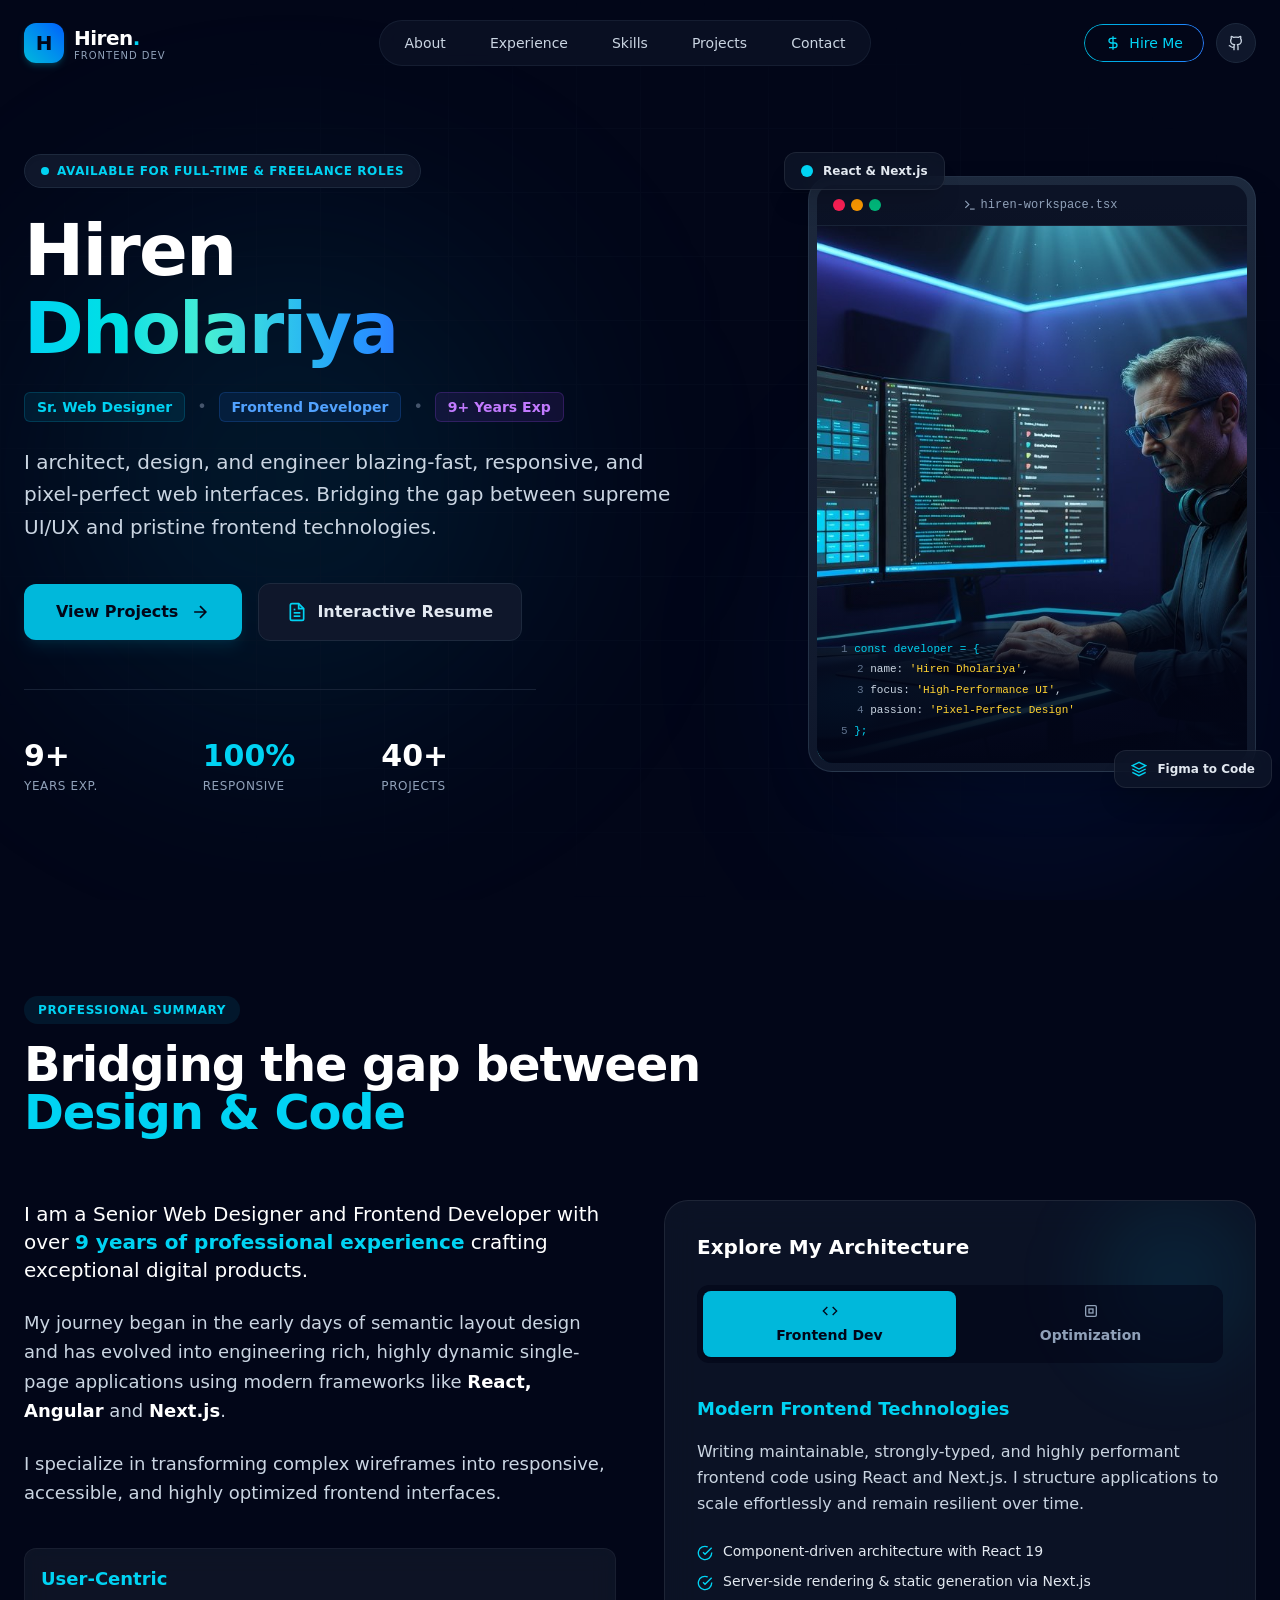
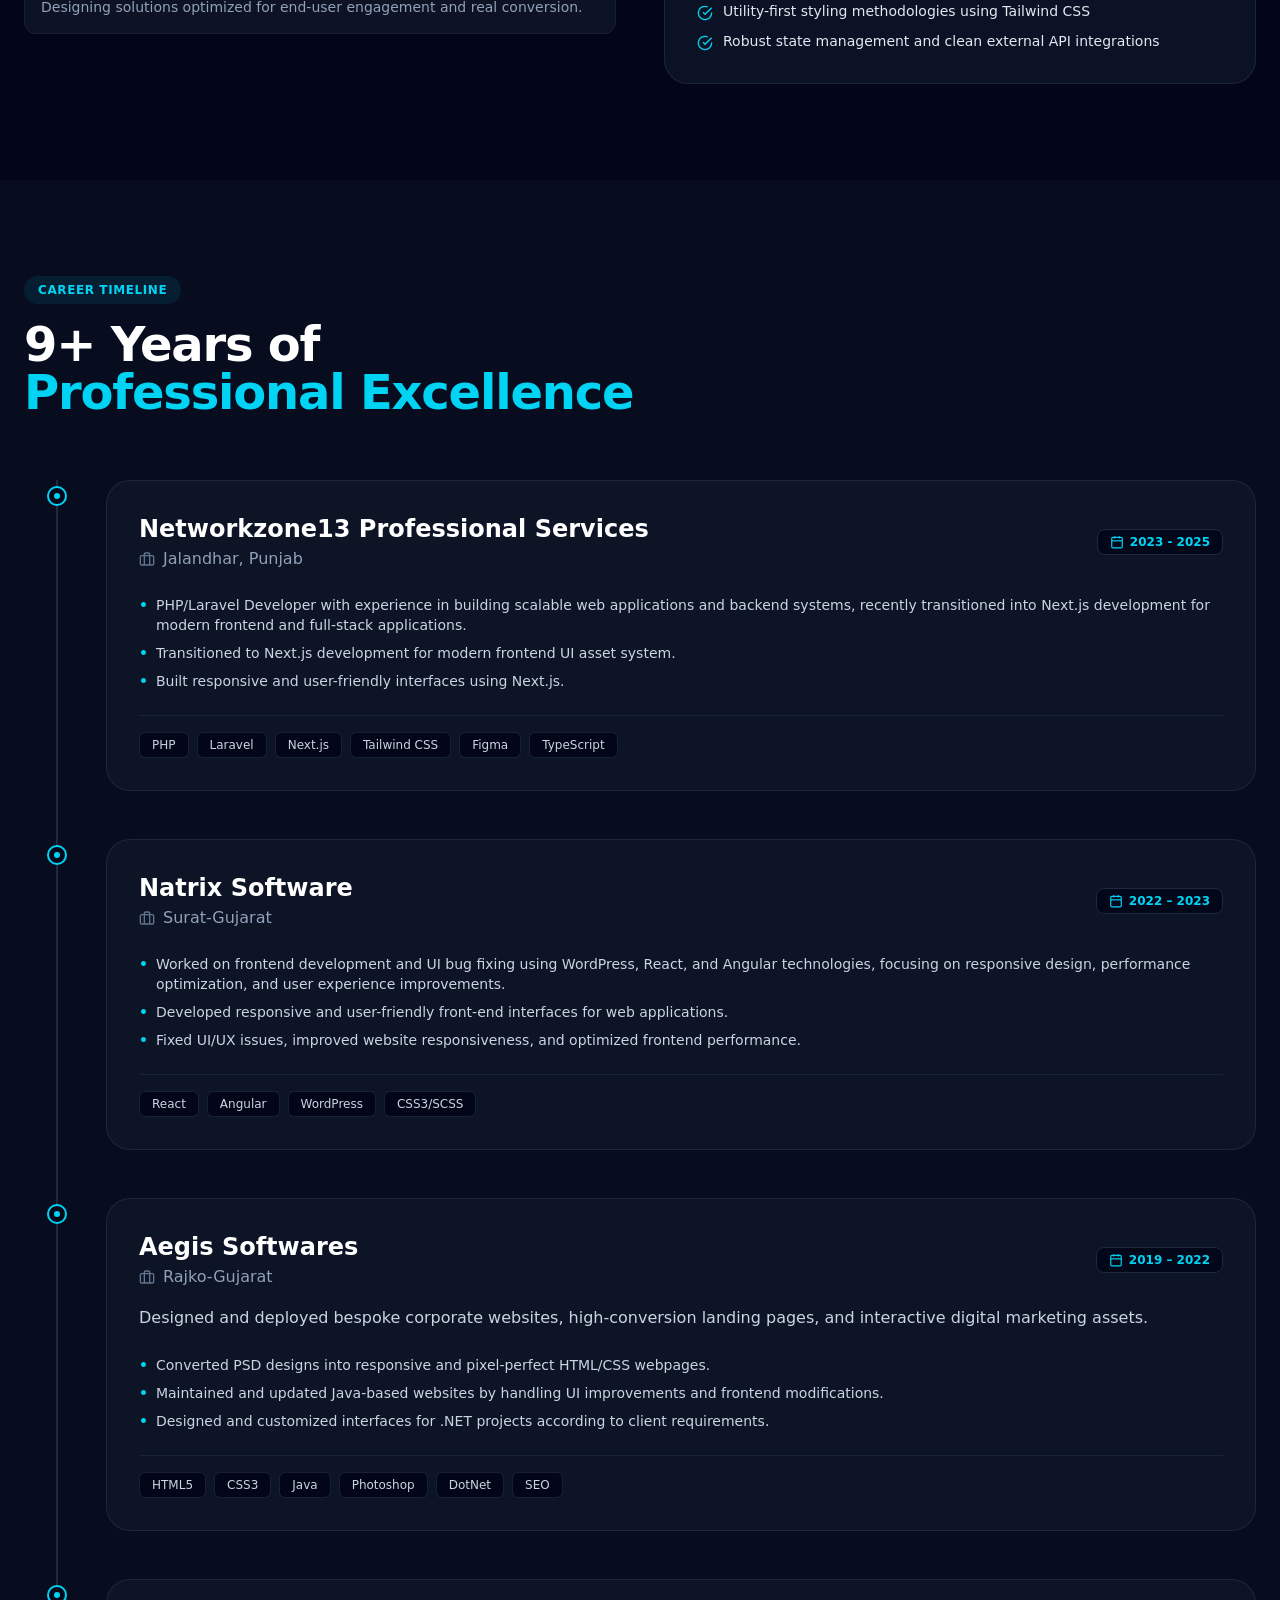
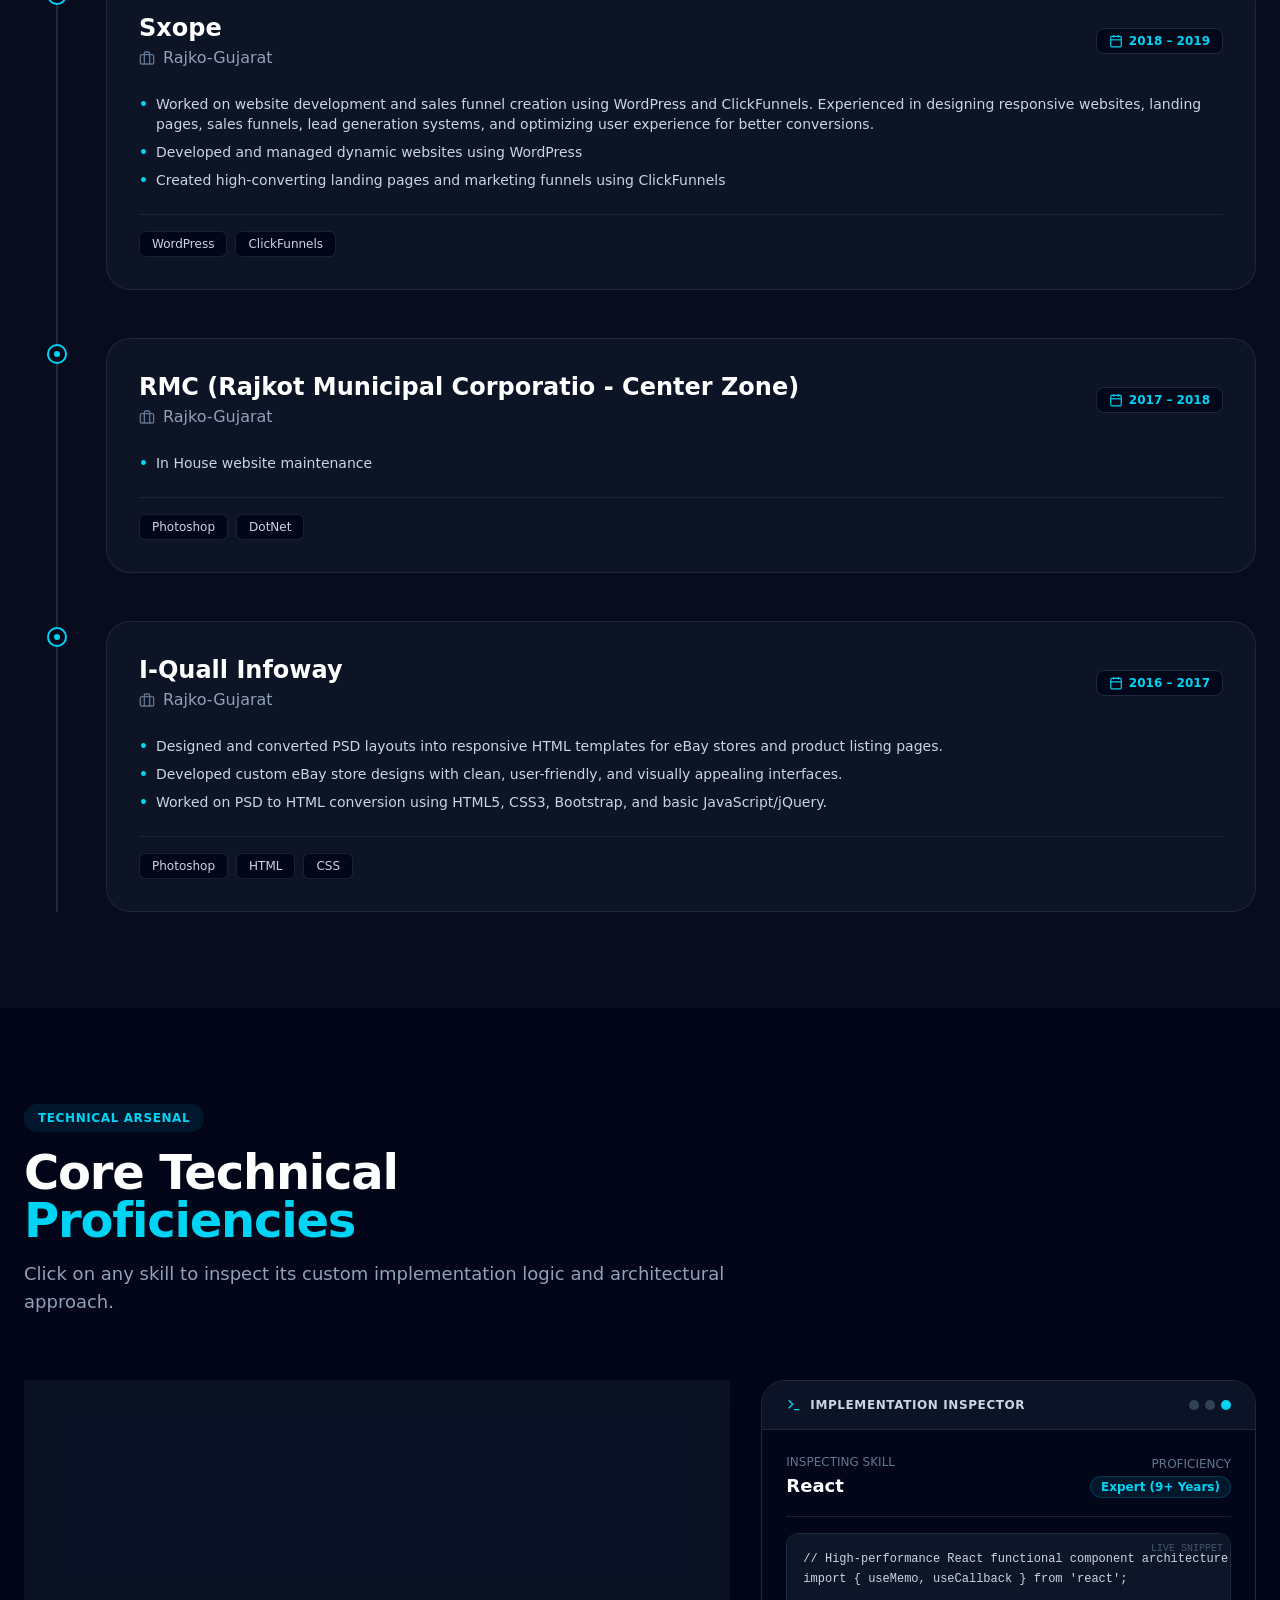
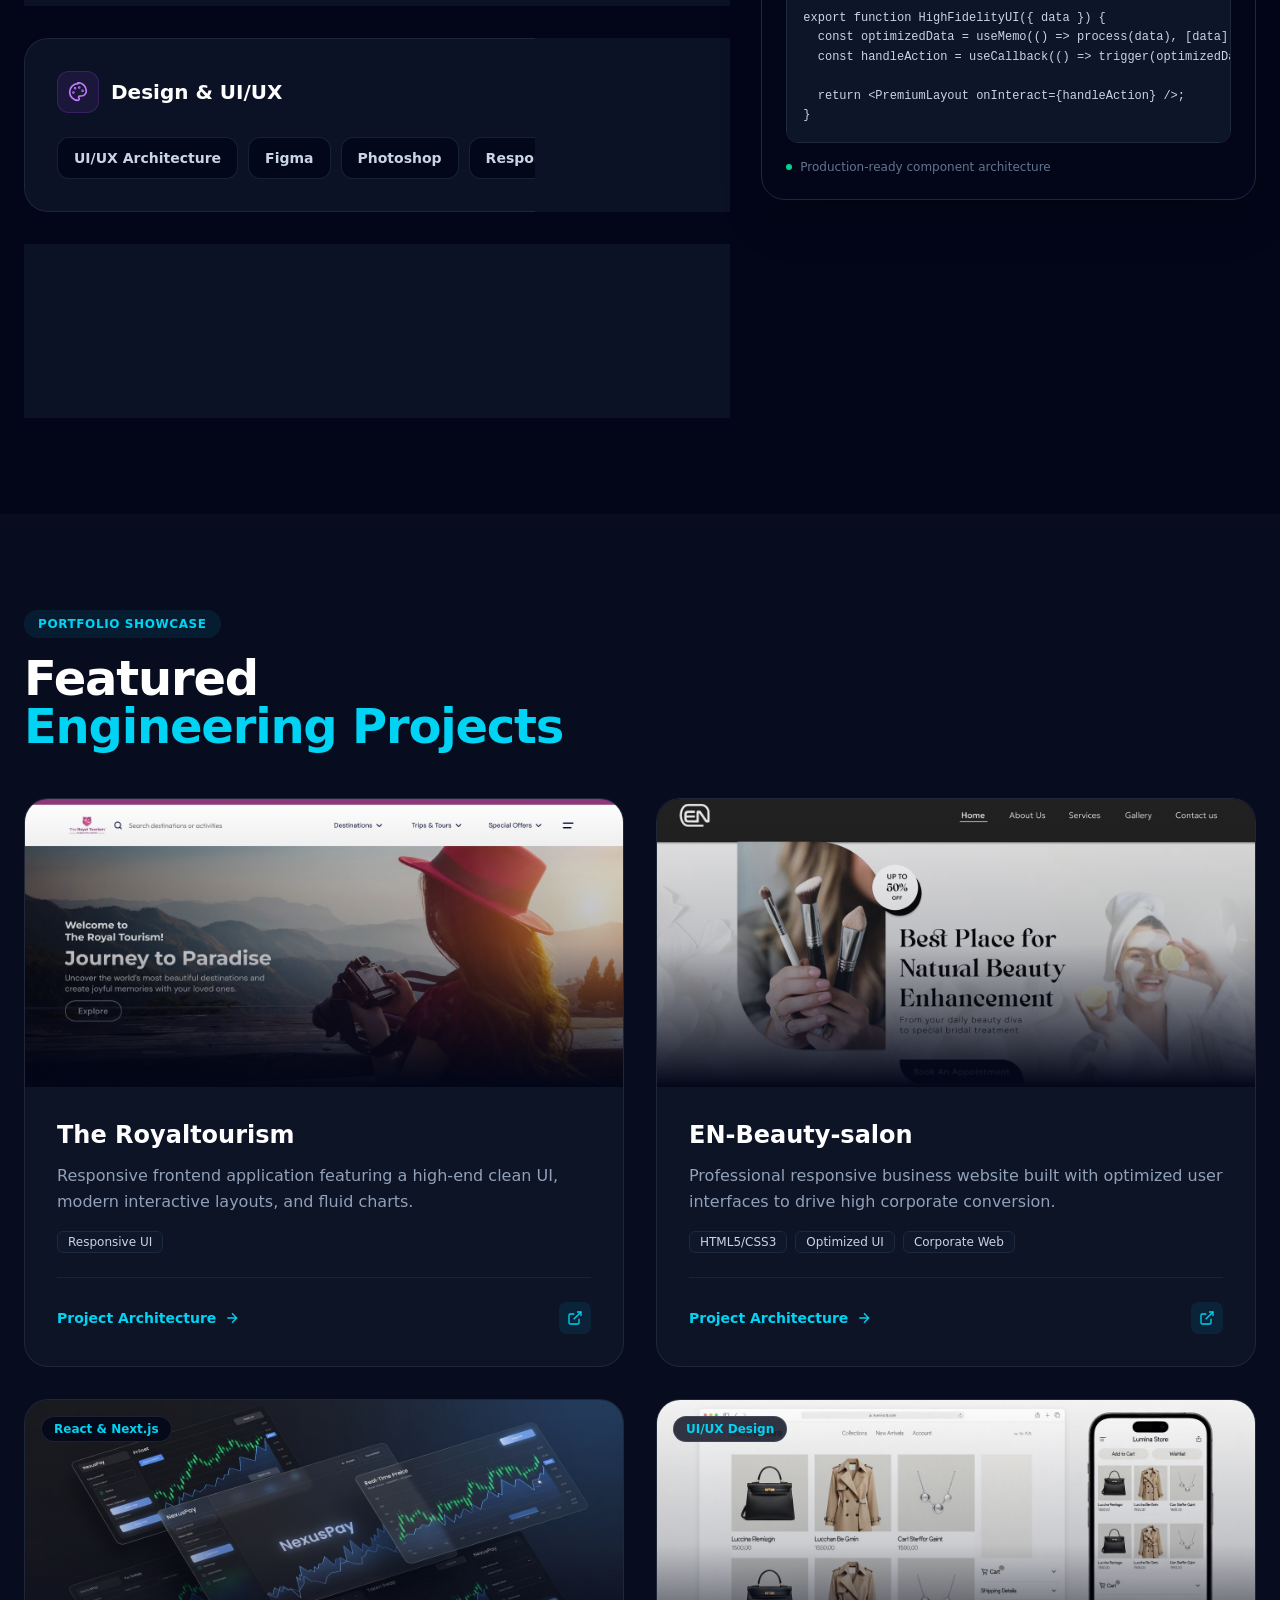
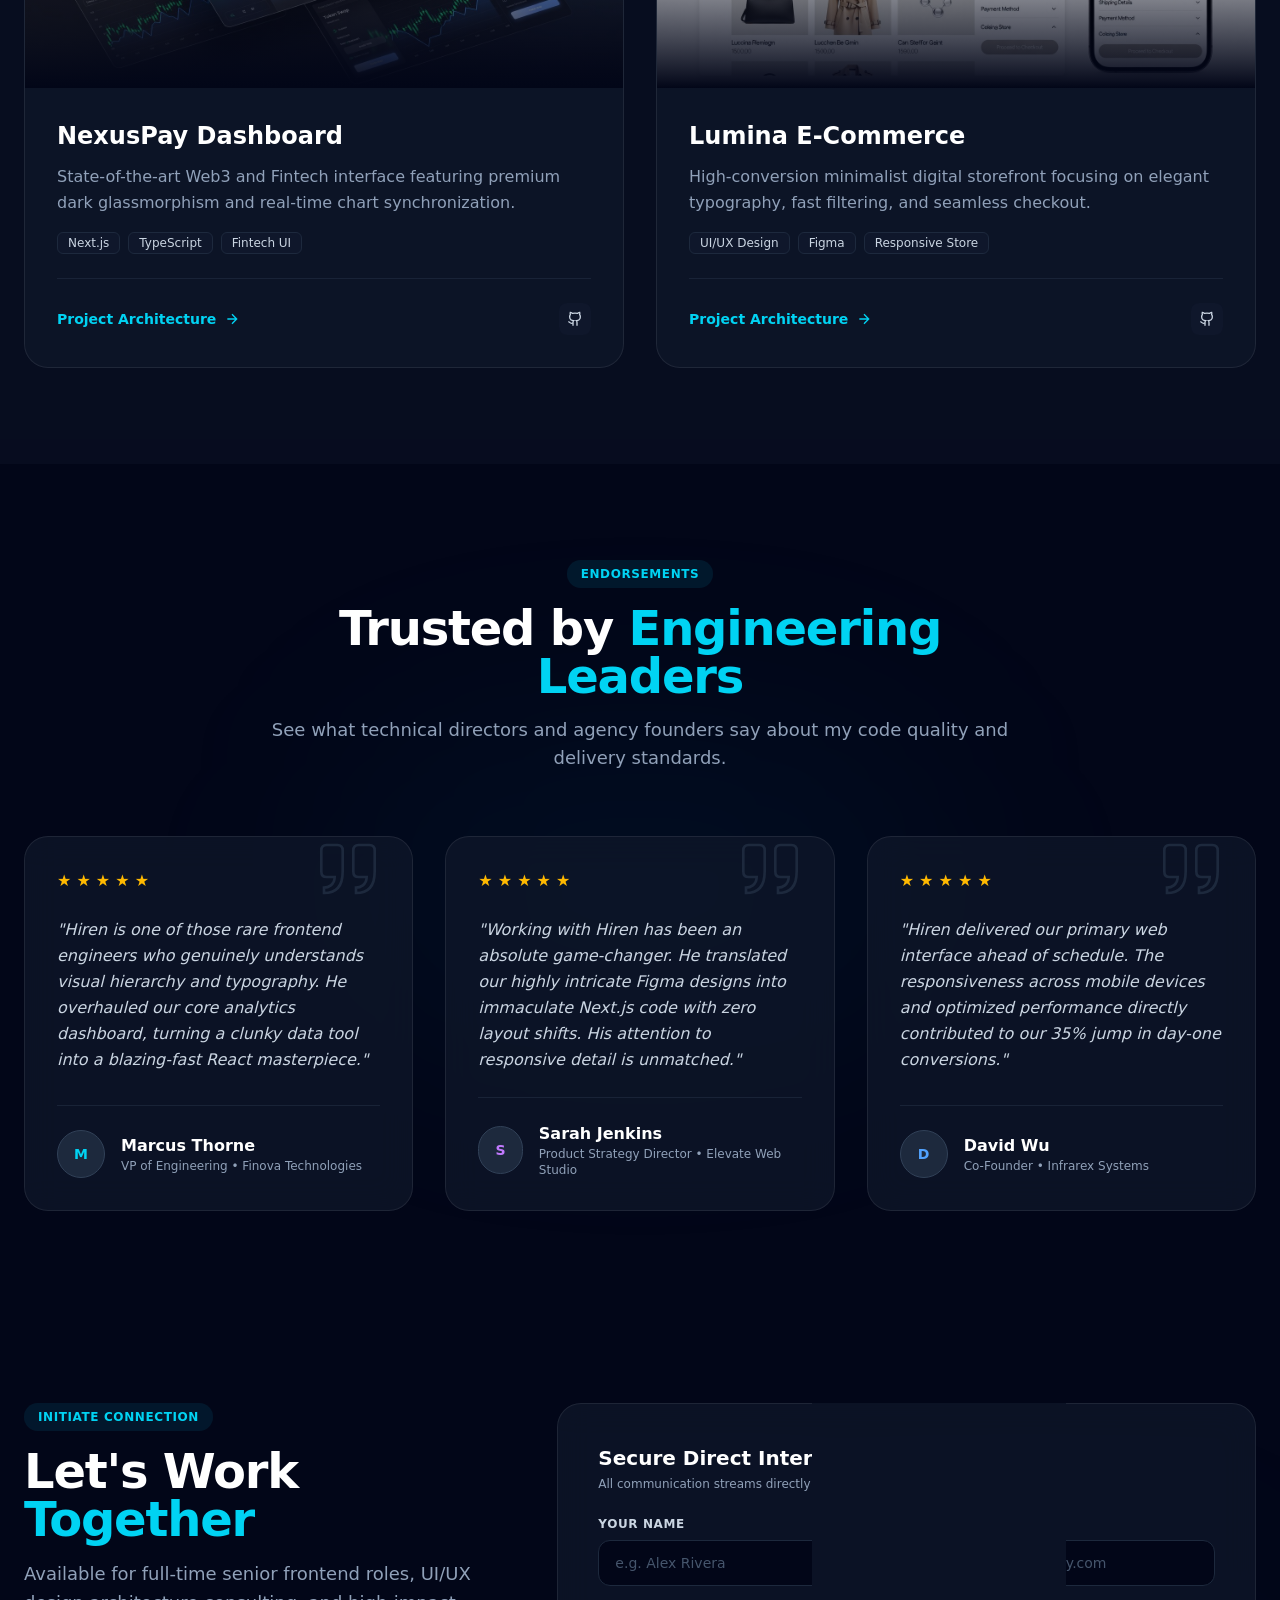
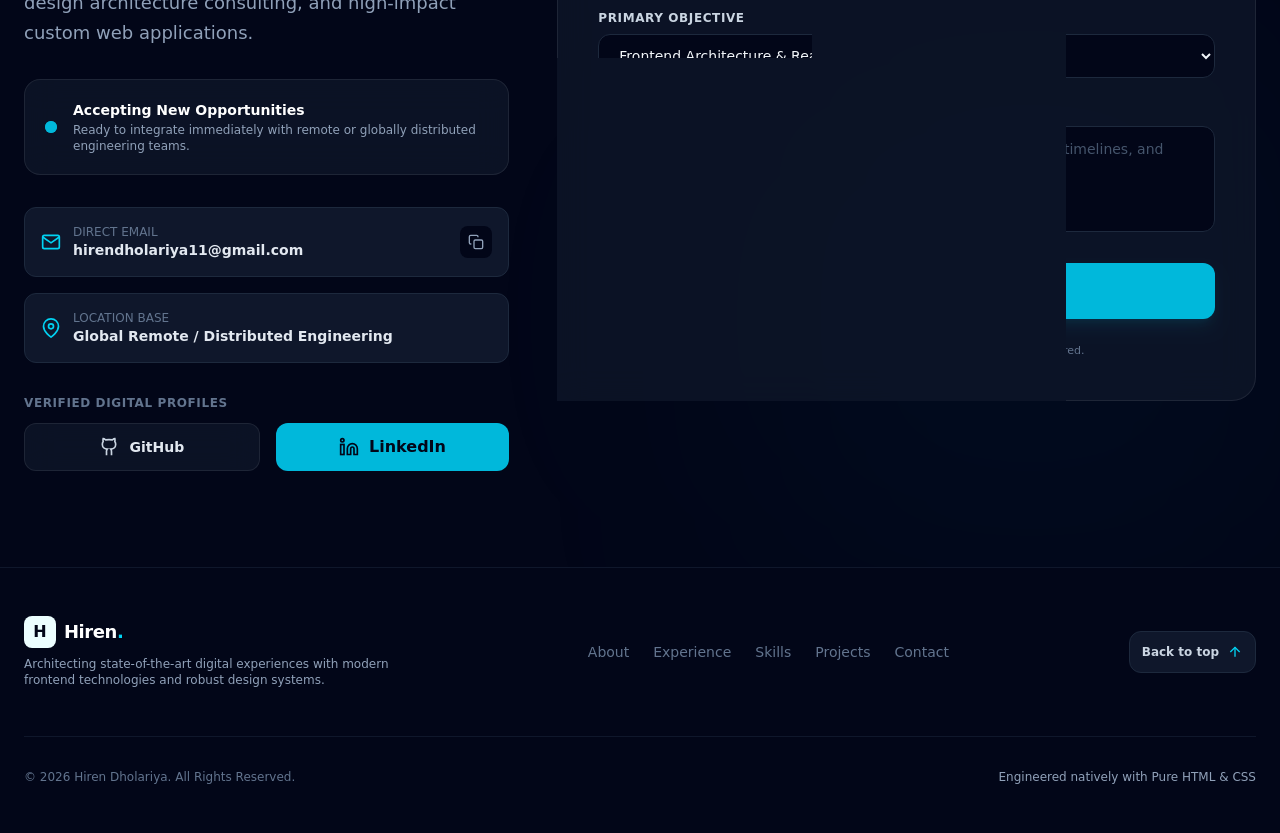
==== commit e63d3bc0: "project add" ====
--- a/index.html
+++ b/index.html
@@ -910,20 +910,15 @@
                 <div class="project-card glass rounded-3xl overflow-hidden group hover:border-slate-700 transition-all duration-300 flex flex-col" data-category="React & Next.js">
                     <div class="relative h-64 sm:h-72 w-full overflow-hidden bg-slate-950">
                         <img src="assets/images/project/theroyaltourism.webp" alt="theroyaltourism" class="w-full h-full object-cover group-hover:scale-105 transition-transform duration-700" />
-                        <div class="absolute inset-0 bg-gradient-to-t from-slate-950 via-slate-950/20 to-transparent"></div>
-                        <div class="absolute top-4 left-4 px-3 py-1 rounded-full bg-slate-950/80 backdrop-blur-md border border-white/10 text-cyan-400 text-xs font-semibold">
-                            Figma Design Convert to Code
-                        </div>
+                        <div class="absolute inset-0 bg-gradient-to-t from-slate-950 via-slate-950/20 to-transparent"></div>                        
                     </div>
                     <div class="p-6 sm:p-8 flex-1 flex flex-col justify-between">
                         <div>
-                            <h3 class="text-2xl font-bold text-white group-hover:text-cyan-400 transition-colors">Infrarex</h3>
+                            <h3 class="text-2xl font-bold text-white group-hover:text-cyan-400 transition-colors">The Royaltourism</h3>
                             <p class="text-slate-400 mt-3 text-sm sm:text-base leading-relaxed">
                                 Responsive frontend application featuring a high-end clean UI, modern interactive layouts, and fluid charts.
                             </p>
                             <div class="flex flex-wrap gap-2 mt-4">
-                                <span class="px-2.5 py-0.5 rounded-md bg-slate-900 text-slate-300 text-xs font-medium border border-slate-800">React</span>
-                                <span class="px-2.5 py-0.5 rounded-md bg-slate-900 text-slate-300 text-xs font-medium border border-slate-800">Tailwind CSS</span>
                                 <span class="px-2.5 py-0.5 rounded-md bg-slate-900 text-slate-300 text-xs font-medium border border-slate-800">Responsive UI</span>
                             </div>
                         </div>
@@ -944,15 +939,12 @@
                 <!-- Project 2 -->
                 <div class="project-card glass rounded-3xl overflow-hidden group hover:border-slate-700 transition-all duration-300 flex flex-col" data-category="Business / Agency">
                     <div class="relative h-64 sm:h-72 w-full overflow-hidden bg-slate-950">
-                        <img src="assets/images/project2.jpg" alt="Water Mold Fire" class="w-full h-full object-cover group-hover:scale-105 transition-transform duration-700" />
+                        <img src="assets/images/project/EN-Beauty-salon.webp" alt="EN-Beauty-salon" class="w-full h-full object-cover group-hover:scale-105 transition-transform duration-700" />
                         <div class="absolute inset-0 bg-gradient-to-t from-slate-950 via-slate-950/20 to-transparent"></div>
-                        <div class="absolute top-4 left-4 px-3 py-1 rounded-full bg-slate-950/80 backdrop-blur-md border border-white/10 text-cyan-400 text-xs font-semibold">
-                            Business / Agency
-                        </div>
                     </div>
                     <div class="p-6 sm:p-8 flex-1 flex flex-col justify-between">
                         <div>
-                            <h3 class="text-2xl font-bold text-white group-hover:text-cyan-400 transition-colors">Water Mold Fire</h3>
+                            <h3 class="text-2xl font-bold text-white group-hover:text-cyan-400 transition-colors">EN-Beauty-salon</h3>
                             <p class="text-slate-400 mt-3 text-sm sm:text-base leading-relaxed">
                                 Professional responsive business website built with optimized user interfaces to drive high corporate conversion.
                             </p>
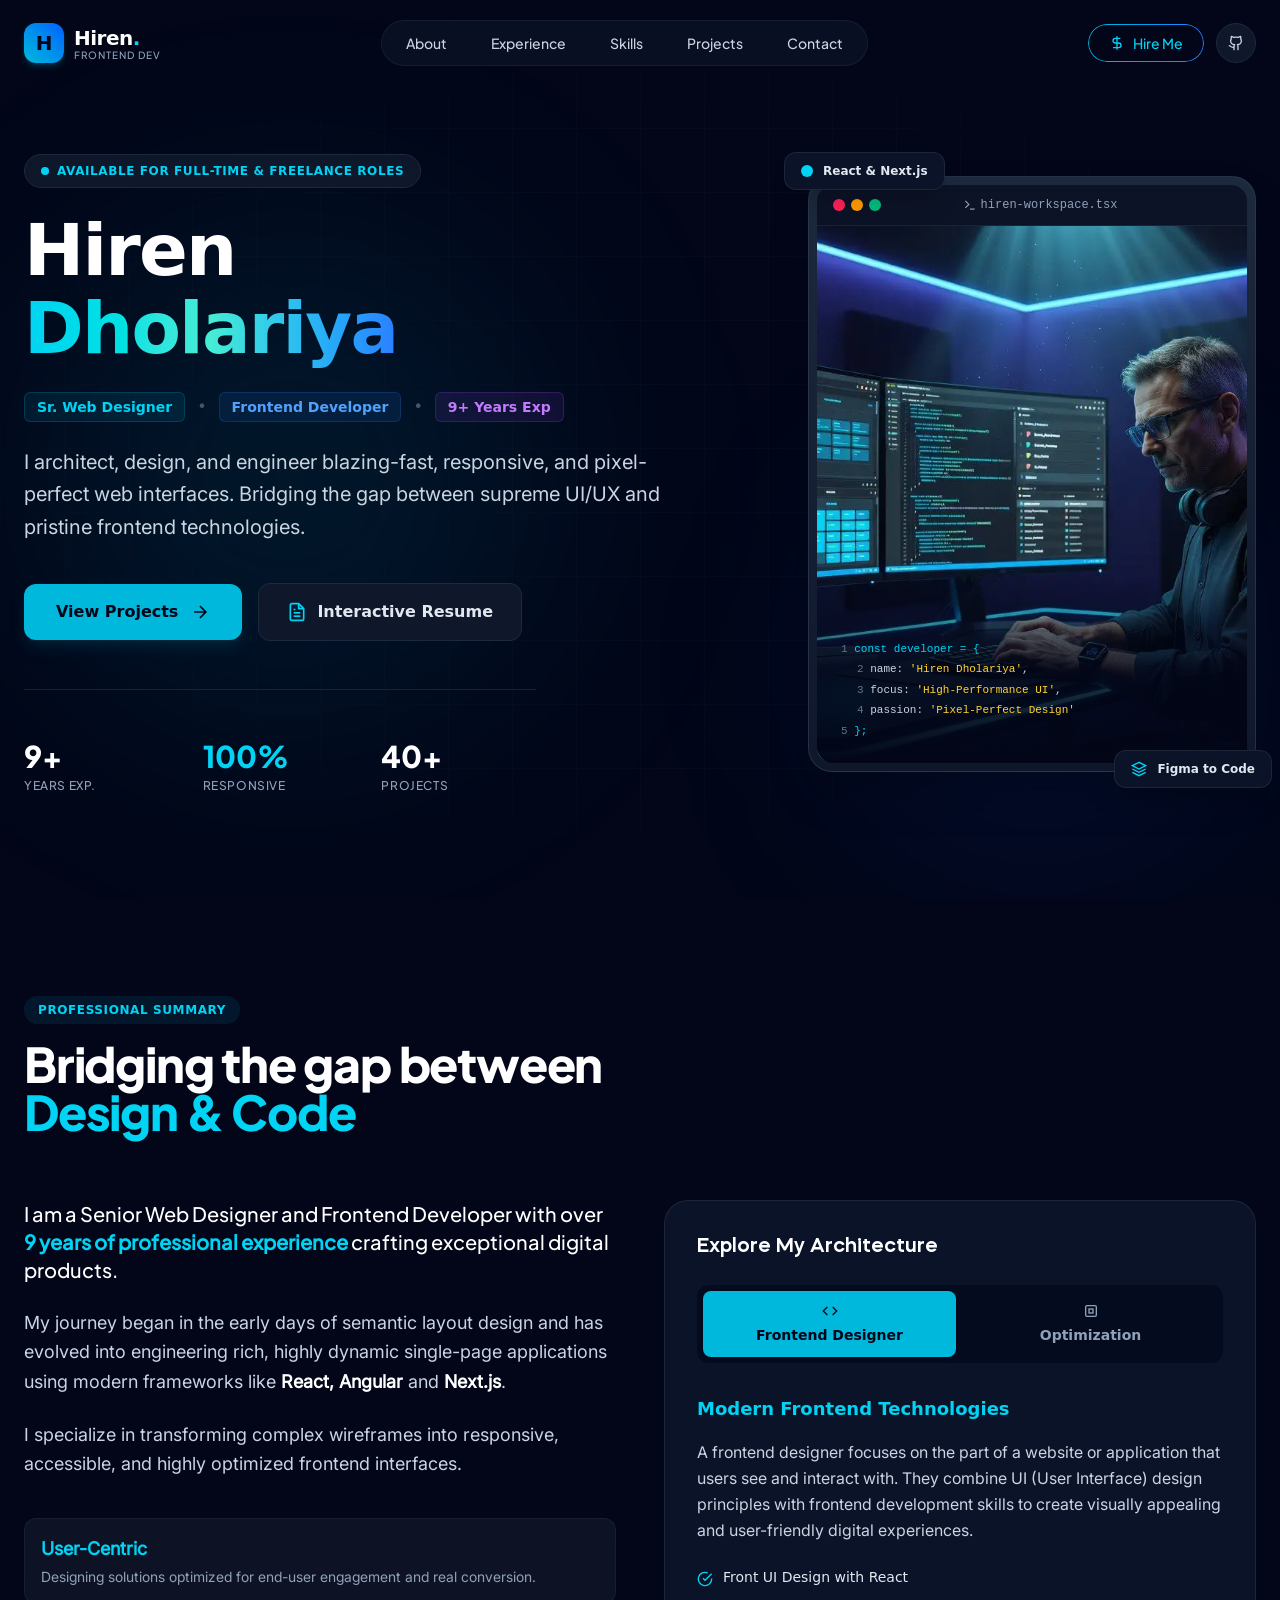
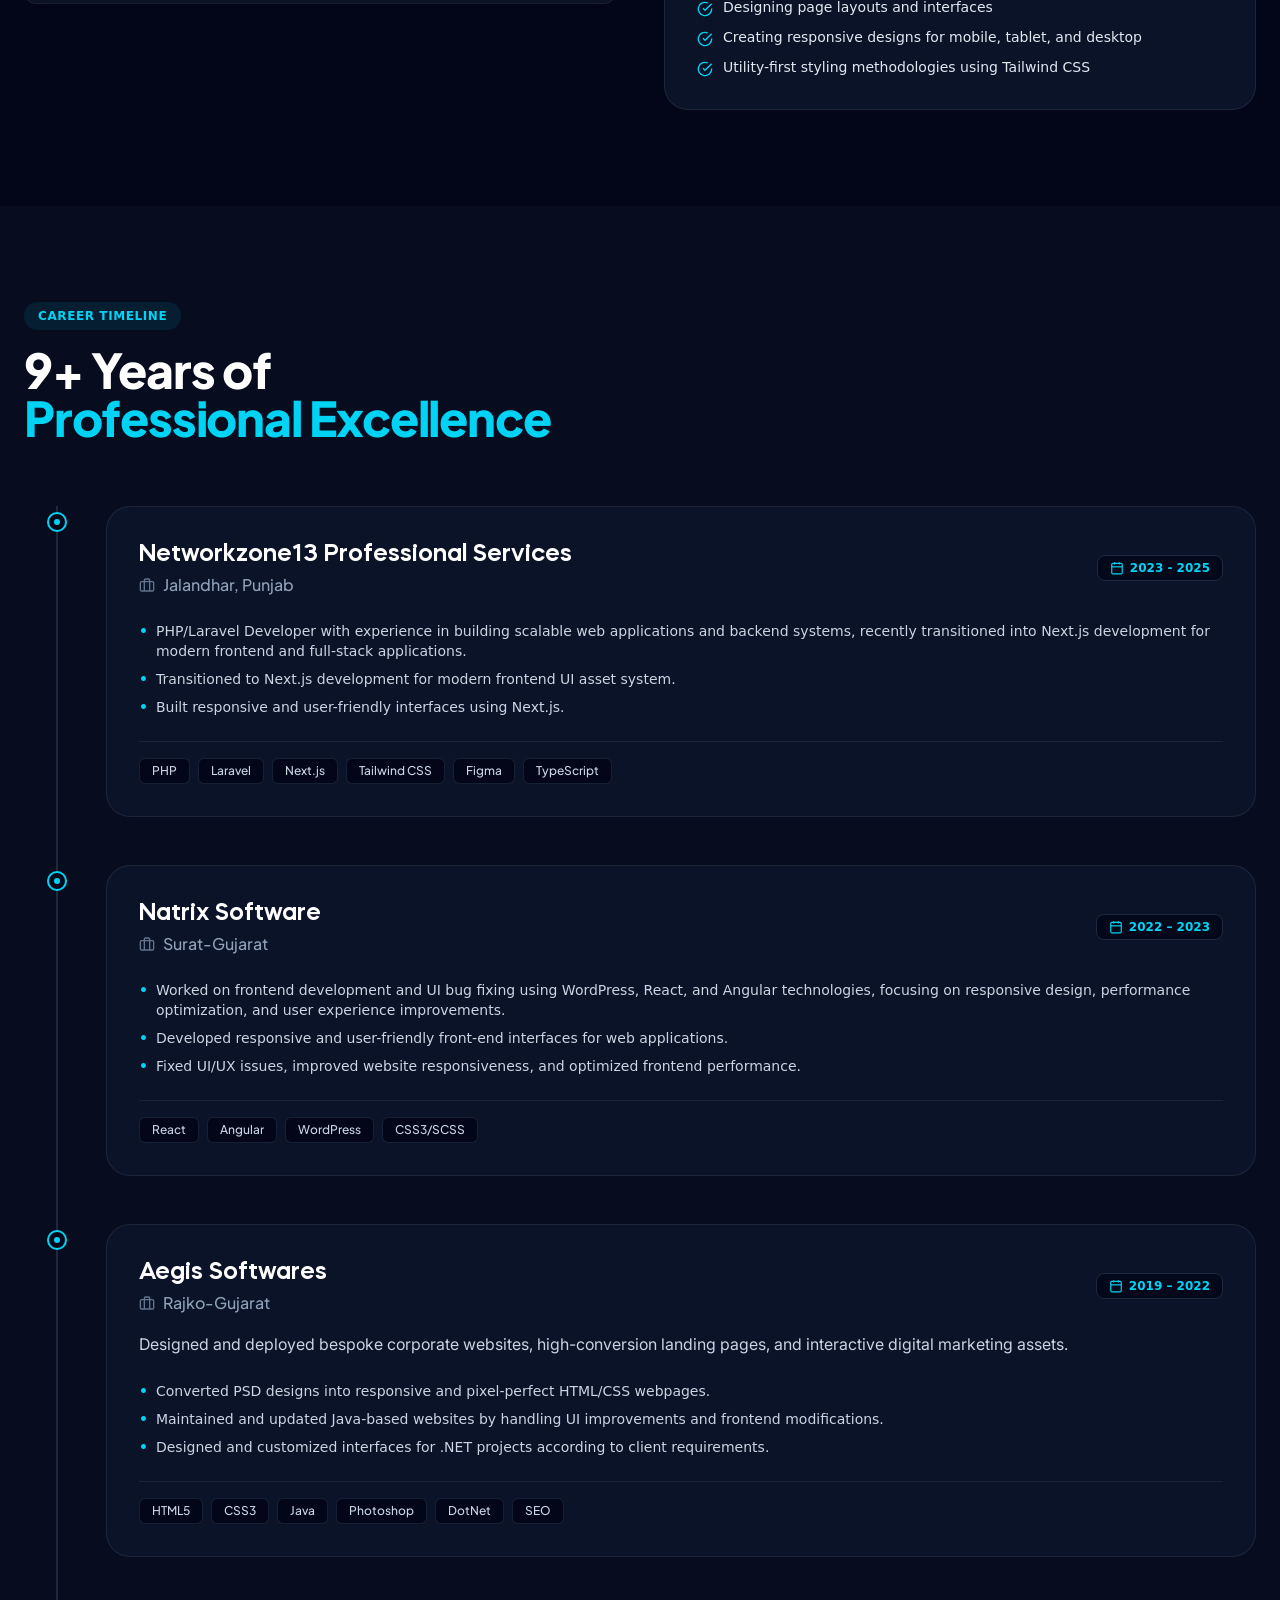
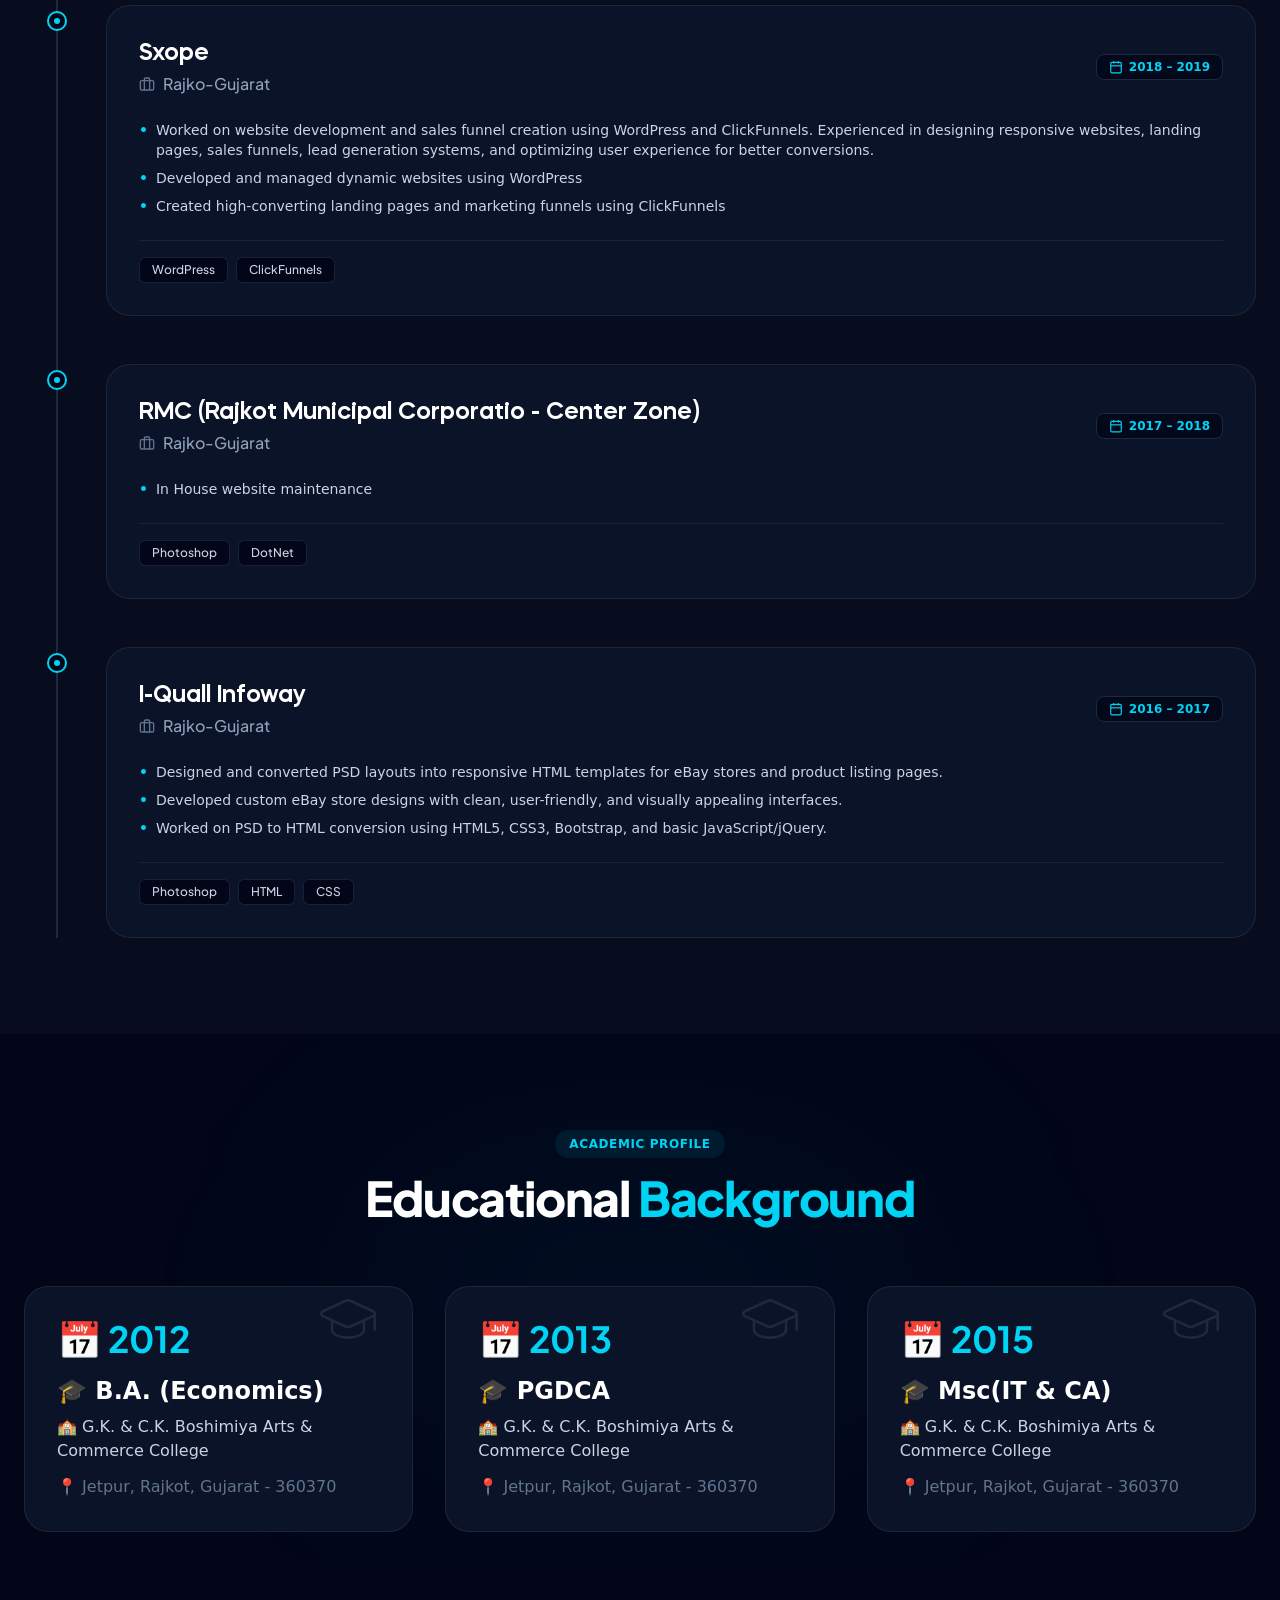
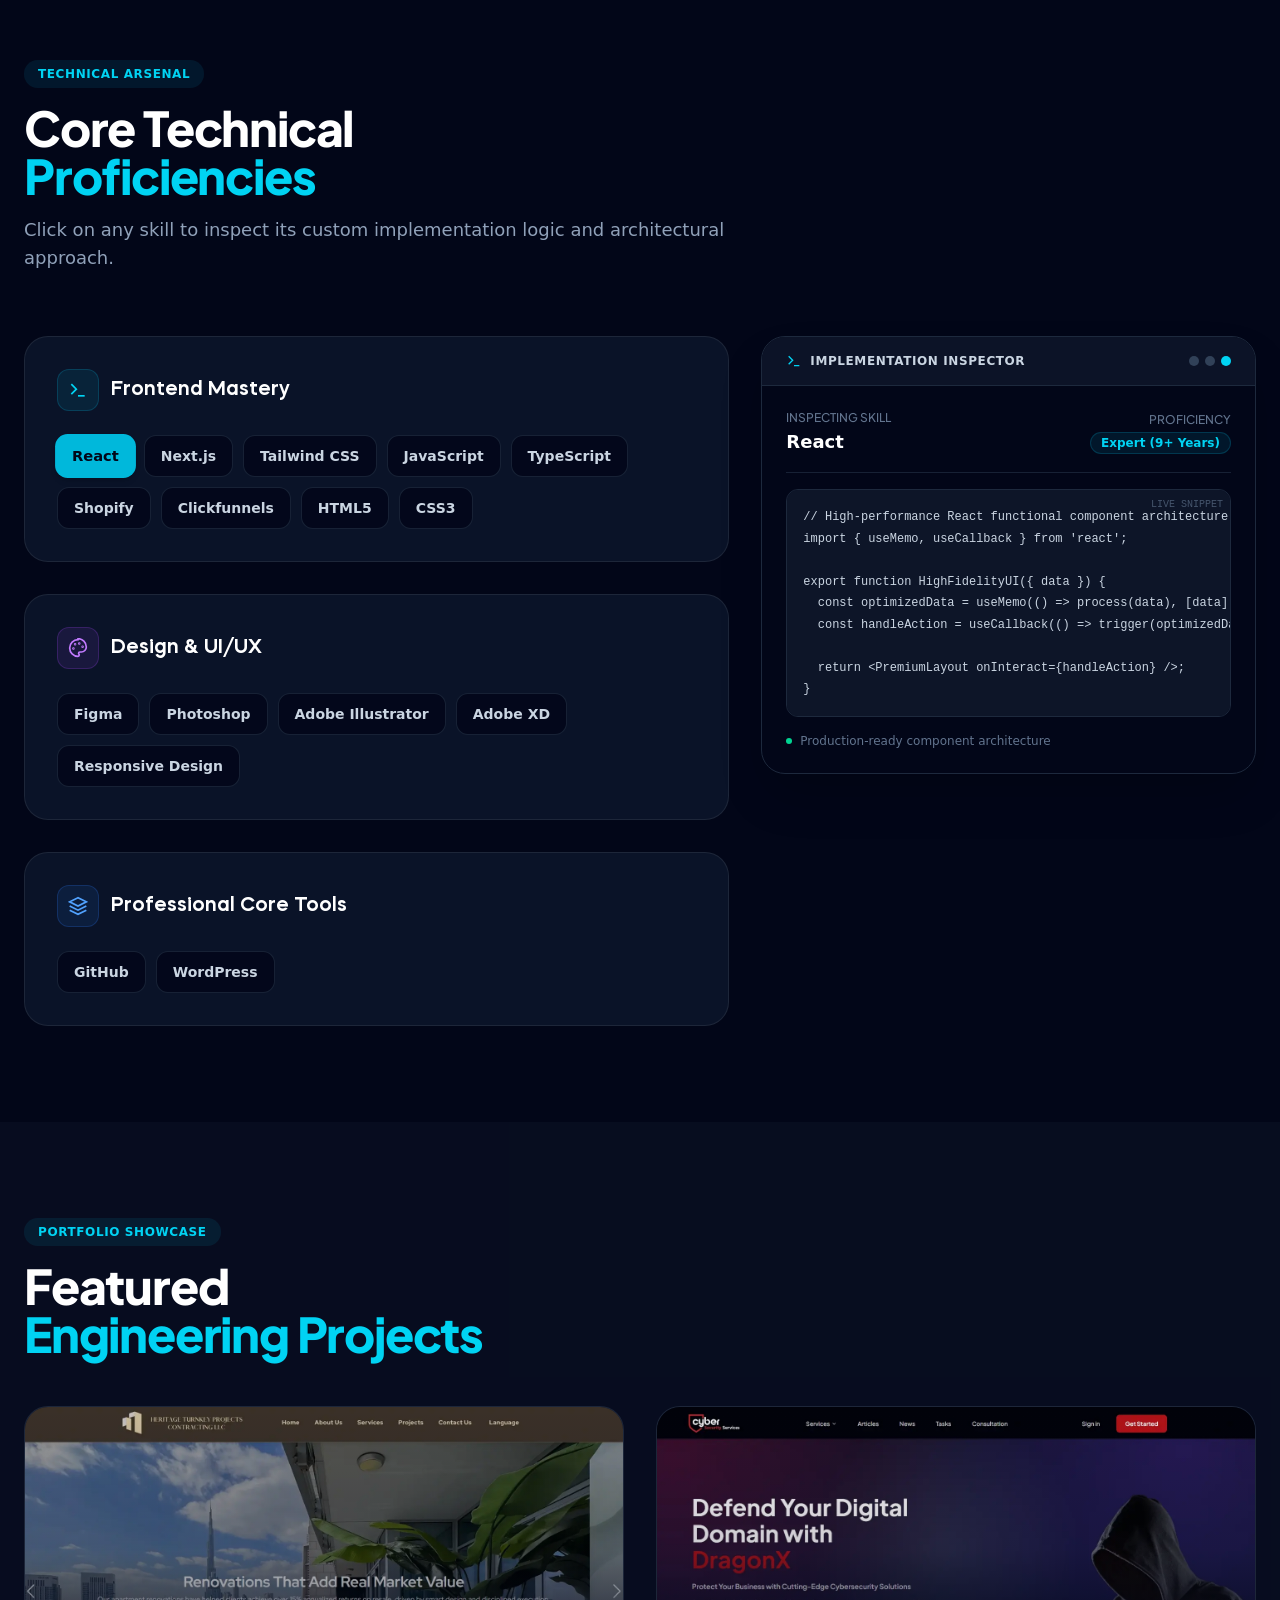
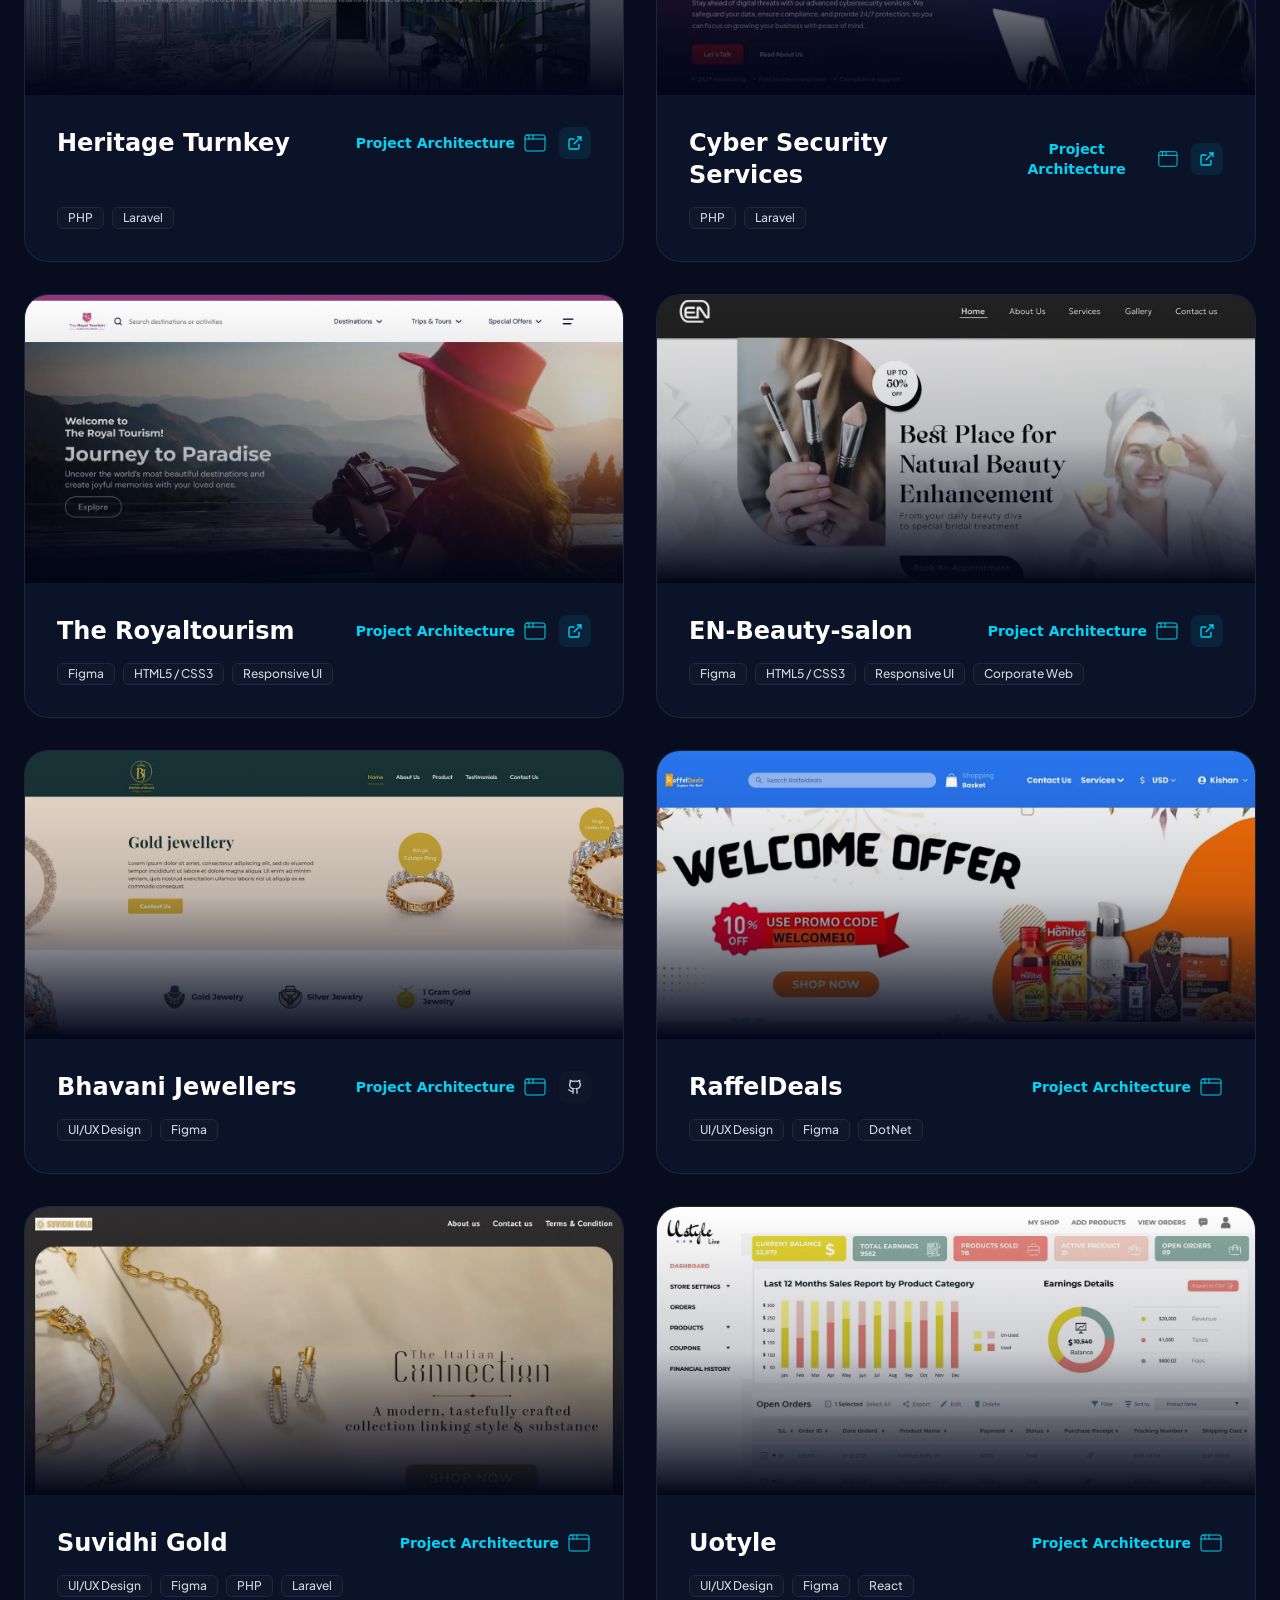
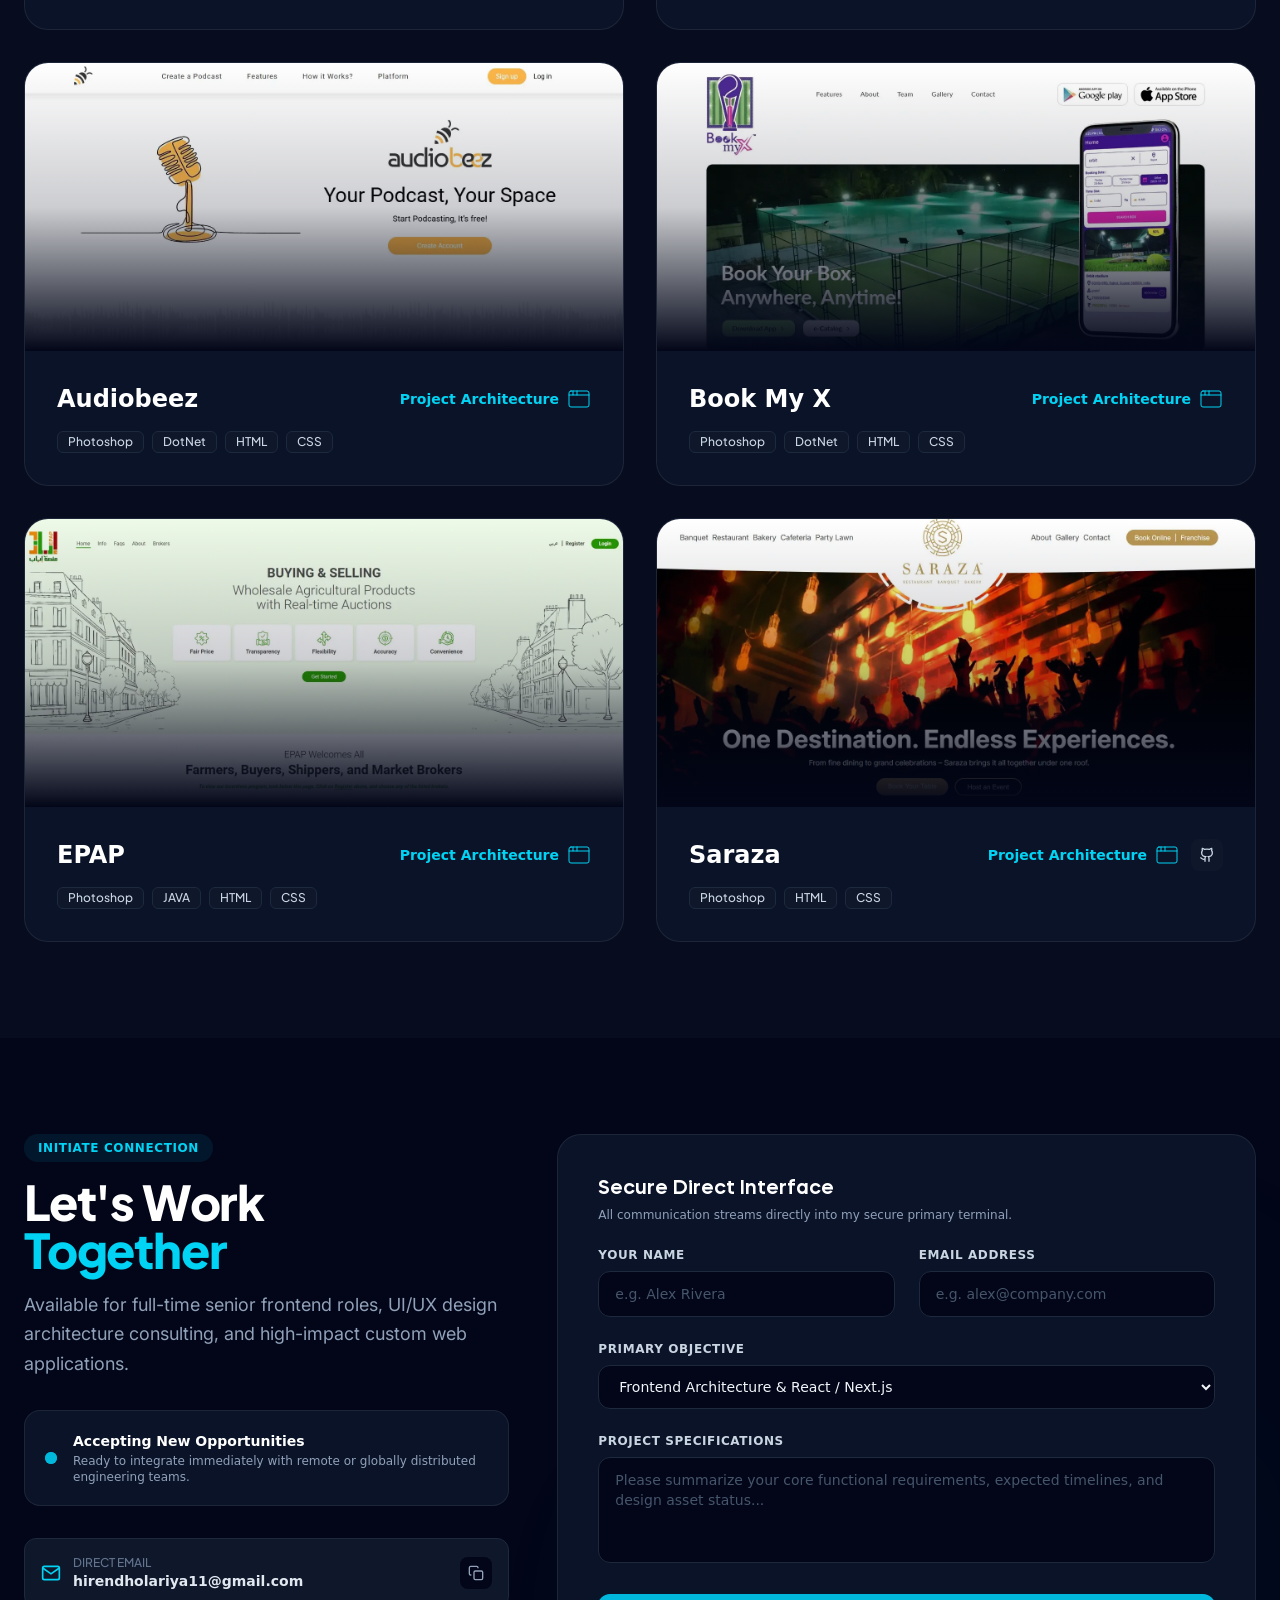
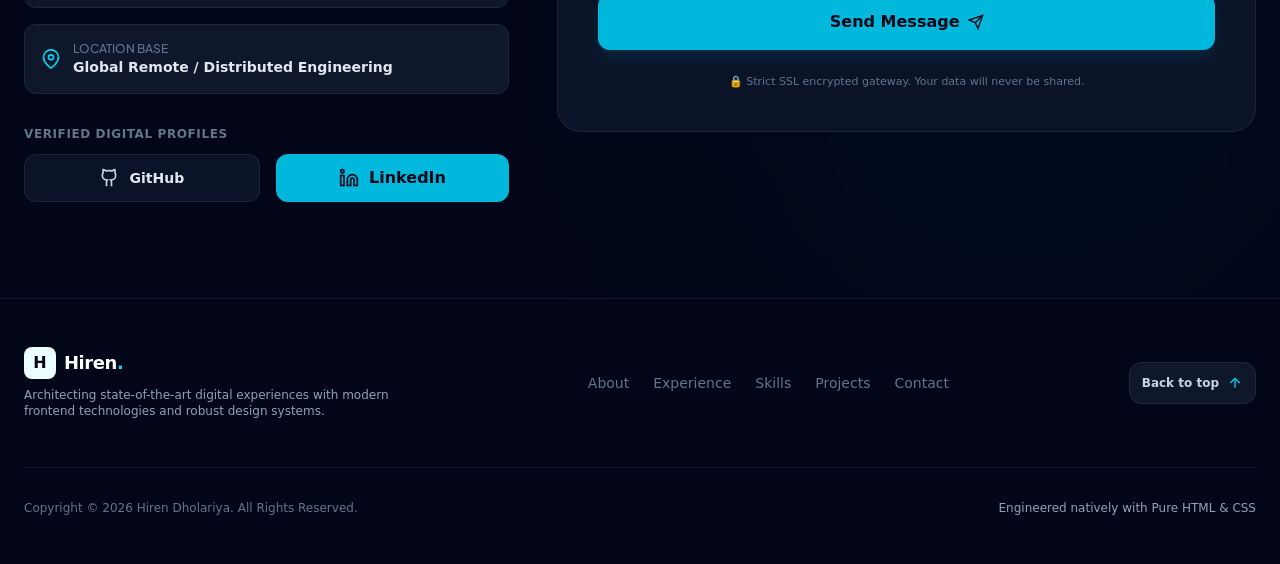
==== commit 881e45ba: "home page done" ====
--- a/index.html
+++ b/index.html
@@ -4,20 +4,10 @@
 <head>
     <meta charset="UTF-8" />
     <meta name="viewport" content="width=device-width, initial-scale=1.0" />
-
     <title>Hiren Dholariya | Sr. Web Designer & Frontend Developer</title>
-    
-    <!-- Google Fonts -->
-    <link rel="preconnect" href="https://fonts.googleapis.com">
-    <link rel="preconnect" href="https://fonts.gstatic.com" crossorigin>
-    <link href="https://fonts.googleapis.com/css2?family=Inter:wght@300;400;500;600;700;800&family=Plus+Jakarta+Sans:wght@400;500;600;700;800&display=swap" rel="stylesheet">
-    
+    <link rel="icon" type="image/png" sizes="192x192"  href="favicon.png" />
     <!-- CSS Link (Compiled flawlessly by Vite) -->
     <link rel="stylesheet" href="style.css" />
-
-    <!-- JS -->
-    <script src="js/browser@4.js"></script>
-    <script src="js/lib.min.js"></script>
 </head>
 
 <body class="bg-slate-950 text-slate-100 font-sans antialiased selection:bg-cyan-500 selection:text-slate-950">
@@ -29,7 +19,7 @@
         <div class="max-w-7xl mx-auto px-6 flex justify-between items-center">
 
             <!-- Logo -->
-            <a href="#" class="group flex items-center gap-2.5 focus:outline-none">
+            <a href="index.html" class="group flex items-center gap-2.5 focus:outline-none" title="Hiren Dholariya">
                 <div class="w-10 h-10 rounded-xl bg-gradient-to-tr from-cyan-500 to-blue-600 flex items-center justify-center text-slate-950 font-bold text-xl shadow-md shadow-cyan-500/20 group-hover:scale-105 transition-transform duration-300">
                     H
                 </div>
@@ -110,7 +100,7 @@
     <!-- ========================================== -->
     <!-- HERO -->
     <!-- ========================================== -->
-    <section class="relative min-h-screen flex items-center pt-28 pb-16 overflow-hidden">
+    <section class="relative min-h-screen flex items-center pt-28 py-12 md:pb-16 overflow-hidden">
         
         <!-- Background glow effects -->
         <div class="absolute top-1/4 left-10 w-[500px] h-[500px] bg-cyan-500/10 rounded-full blur-[120px] pointer-events-none"></div>
@@ -223,7 +213,7 @@
 
                             <!-- Inner Image -->
                             <div class="relative overflow-hidden rounded-b-2xl aspect-[4/5] bg-slate-950">
-                                <img src="assets/images/profile.png" alt="Hiren Dholariya" class="w-full h-full object-cover object-top scale-105 hover:scale-100 transition-transform duration-700" />
+                                <img src="assets/images/profile.webp" alt="Hiren Dholariya" class="w-full h-full object-cover object-top scale-105 hover:scale-100 transition-transform duration-700" />
 
                                 <!-- Subtle code overlay on the bottom -->
                                 <div class="absolute inset-x-0 bottom-0 bg-gradient-to-t from-slate-950 via-slate-950/80 to-transparent p-6 pt-16">
@@ -250,7 +240,7 @@
     <!-- ========================================== -->
     <!-- ABOUT -->
     <!-- ========================================== -->
-    <section id="about" class="py-24 relative">
+    <section id="about" class="py-8 md:py-24 relative">
         <div class="max-w-7xl mx-auto px-6">
 
             <!-- Section Header -->
@@ -308,7 +298,7 @@
 
                             <button class="about-tab-btn py-3 px-2 rounded-lg text-xs sm:text-sm font-semibold transition-all flex flex-col items-center gap-1.5 bg-cyan-500 text-slate-950 shadow-sm" data-tab="code">
                                 <svg class="w-4 h-4" viewBox="0 0 24 24" fill="none" stroke="currentColor" stroke-width="2"><polyline points="16 18 22 12 16 6"/><polyline points="8 6 2 12 8 18"/></svg>
-                                <span>Frontend Dev</span>
+                                <span>Frontend Designer</span>
                             </button>
 
                             <button class="about-tab-btn py-3 px-2 rounded-lg text-xs sm:text-sm font-semibold transition-all flex flex-col items-center gap-1.5 text-slate-400 hover:text-white" data-tab="performance">
@@ -346,24 +336,24 @@
                         <div id="tab-code" class="about-tab-content space-y-4 min-h-[220px]">
                             <div class="text-lg font-bold text-cyan-400">Modern Frontend Technologies</div>
                             <p class="text-slate-300 text-sm sm:text-base leading-relaxed">
-                                Writing maintainable, strongly-typed, and highly performant frontend code using React and Next.js. I structure applications to scale effortlessly and remain resilient over time.
+                                A frontend designer focuses on the part of a website or application that users see and interact with. They combine UI (User Interface) design principles with frontend development skills to create visually appealing and user-friendly digital experiences.
                             </p>
                             <div class="pt-2 space-y-2.5">
                                 <div class="flex items-start gap-2.5">
                                     <svg class="w-4 h-4 text-cyan-400 shrink-0 mt-1" viewBox="0 0 24 24" fill="none" stroke="currentColor" stroke-width="2"><path d="M22 11.08V12a10 10 0 1 1-5.93-9.14"/><polyline points="22 4 12 14.01 9 11.01"/></svg>
-                                    <span class="text-sm text-slate-200">Component-driven architecture with React 19</span>
+                                    <span class="text-sm text-slate-200">Front UI Design with React</span>
                                 </div>
                                 <div class="flex items-start gap-2.5">
                                     <svg class="w-4 h-4 text-cyan-400 shrink-0 mt-1" viewBox="0 0 24 24" fill="none" stroke="currentColor" stroke-width="2"><path d="M22 11.08V12a10 10 0 1 1-5.93-9.14"/><polyline points="22 4 12 14.01 9 11.01"/></svg>
-                                    <span class="text-sm text-slate-200">Server-side rendering & static generation via Next.js</span>
+                                    <span class="text-sm text-slate-200">Designing page layouts and interfaces</span>
+                                </div>
+                                <div class="flex items-start gap-2.5">
+                                    <svg class="w-4 h-4 text-cyan-400 shrink-0 mt-1" viewBox="0 0 24 24" fill="none" stroke="currentColor" stroke-width="2"><path d="M22 11.08V12a10 10 0 1 1-5.93-9.14"/><polyline points="22 4 12 14.01 9 11.01"/></svg>
+                                    <span class="text-sm text-slate-200">Creating responsive designs for mobile, tablet, and desktop</span>
                                 </div>
                                 <div class="flex items-start gap-2.5">
                                     <svg class="w-4 h-4 text-cyan-400 shrink-0 mt-1" viewBox="0 0 24 24" fill="none" stroke="currentColor" stroke-width="2"><path d="M22 11.08V12a10 10 0 1 1-5.93-9.14"/><polyline points="22 4 12 14.01 9 11.01"/></svg>
                                     <span class="text-sm text-slate-200">Utility-first styling methodologies using Tailwind CSS</span>
-                                </div>
-                                <div class="flex items-start gap-2.5">
-                                    <svg class="w-4 h-4 text-cyan-400 shrink-0 mt-1" viewBox="0 0 24 24" fill="none" stroke="currentColor" stroke-width="2"><path d="M22 11.08V12a10 10 0 1 1-5.93-9.14"/><polyline points="22 4 12 14.01 9 11.01"/></svg>
-                                    <span class="text-sm text-slate-200">Robust state management and clean external API integrations</span>
                                 </div>
                             </div>
                         </div>
@@ -380,11 +370,11 @@
                                 </div>
                                 <div class="flex items-start gap-2.5">
                                     <svg class="w-4 h-4 text-cyan-400 shrink-0 mt-1" viewBox="0 0 24 24" fill="none" stroke="currentColor" stroke-width="2"><path d="M22 11.08V12a10 10 0 1 1-5.93-9.14"/><polyline points="22 4 12 14.01 9 11.01"/></svg>
-                                    <span class="text-sm text-slate-200">Lighthouse metrics tuning and Core Web Vitals excellence</span>
+                                    <span class="text-sm text-slate-200">Collaborating with developers, product managers, and UX designers</span>
                                 </div>
                                 <div class="flex items-start gap-2.5">
                                     <svg class="w-4 h-4 text-cyan-400 shrink-0 mt-1" viewBox="0 0 24 24" fill="none" stroke="currentColor" stroke-width="2"><path d="M22 11.08V12a10 10 0 1 1-5.93-9.14"/><polyline points="22 4 12 14.01 9 11.01"/></svg>
-                                    <span class="text-sm text-slate-200">Semantic HTML and strict WCAG accessibility compliance</span>
+                                    <span class="text-sm text-slate-200">Converting designs into interactive web pages</span>
                                 </div>
                                 <div class="flex items-start gap-2.5">
                                     <svg class="w-4 h-4 text-cyan-400 shrink-0 mt-1" viewBox="0 0 24 24" fill="none" stroke="currentColor" stroke-width="2"><path d="M22 11.08V12a10 10 0 1 1-5.93-9.14"/><polyline points="22 4 12 14.01 9 11.01"/></svg>
@@ -404,7 +394,7 @@
     <!-- ========================================== -->
     <!-- EXPERIENCE -->
     <!-- ========================================== -->
-    <section id="experience" class="py-24 bg-slate-900/40 relative">
+    <section id="experience" class="py-8 md:py-24 bg-slate-900/40 relative">
         <div class="max-w-7xl mx-auto px-6">
 
             <!-- Section Header -->
@@ -708,9 +698,85 @@
     </section>
 
     <!-- ========================================== -->
+    <!-- Educational -->
+    <!-- ========================================== -->
+    <section id="educational" class="py-8 md:pt-24 relative overflow-hidden">
+        <div class="absolute top-1/2 left-1/2 -translate-x-1/2 -translate-y-1/2 w-[600px] h-[300px] bg-cyan-500/5 rounded-full blur-[120px] pointer-events-none"></div>
+        <div class="max-w-7xl mx-auto px-6 relative z-10">
+            <div class="max-w-3xl mb-16 text-center mx-auto">
+                <div class="inline-flex items-center gap-2 px-3.5 py-1.5 rounded-full bg-cyan-500/10 text-cyan-400 text-xs font-semibold tracking-wider uppercase mb-4">
+                    Academic Profile
+                </div>
+                <h2 class="text-3xl sm:text-4xl md:text-5xl font-extrabold tracking-tight text-white">
+                    Educational <span class="text-cyan-400">Background</span>
+                </h2>
+                <p class="text-slate-400 mt-4 text-base sm:text-lg"></p>
+            </div>
+            <div class="grid md:grid-cols-3 gap-8">                
+                <!-- Educational 1 -->
+                <div class="glass p-8 rounded-3xl relative flex flex-col justify-between hover:-translate-y-1 transition-all duration-300 group">
+                    <div class="absolute top-0 right-8 text-slate-800 group-hover:text-cyan-900/40 transition-colors">
+                        <svg xmlns="http://www.w3.org/2000/svg" width="64" height="64" viewBox="0 0 24 24" fill="none" stroke="currentColor" stroke-width="1" stroke-linecap="round" stroke-linejoin="round" class="lucide lucide-graduation-cap-icon lucide-graduation-cap"><path d="M21.42 10.922a1 1 0 0 0-.019-1.838L12.83 5.18a2 2 0 0 0-1.66 0L2.6 9.08a1 1 0 0 0 0 1.832l8.57 3.908a2 2 0 0 0 1.66 0z"/><path d="M22 10v6"/><path d="M6 12.5V16a6 3 0 0 0 12 0v-3.5"/></svg>
+                    </div>
+                    <div class="relative z-10">
+                        <div class="text-cyan-400 text-4xl font-bold mb-4 cd-b-pjs">📅 2012</div>
+                        <h3 class="text-white text-2xl font-semibold mb-2">
+                            🎓 B.A. (Economics)
+                        </h3>
+                        <p class="text-slate-300">
+                            🏫 G.K. & C.K. Boshimiya Arts & Commerce College
+                        </p>
+                        <p class="text-slate-500 mt-3">
+                            📍 Jetpur, Rajkot, Gujarat - 360370
+                        </p>
+                    </div>
+                </div>
+
+                <!-- Educational 2 -->
+                <div class="glass p-8 rounded-3xl relative flex flex-col justify-between hover:-translate-y-1 transition-all duration-300 group">
+                    <div class="absolute top-0 right-8 text-slate-800 group-hover:text-cyan-900/40 transition-colors">
+                        <svg xmlns="http://www.w3.org/2000/svg" width="64" height="64" viewBox="0 0 24 24" fill="none" stroke="currentColor" stroke-width="1" stroke-linecap="round" stroke-linejoin="round" class="lucide lucide-graduation-cap-icon lucide-graduation-cap"><path d="M21.42 10.922a1 1 0 0 0-.019-1.838L12.83 5.18a2 2 0 0 0-1.66 0L2.6 9.08a1 1 0 0 0 0 1.832l8.57 3.908a2 2 0 0 0 1.66 0z"/><path d="M22 10v6"/><path d="M6 12.5V16a6 3 0 0 0 12 0v-3.5"/></svg>
+                    </div>
+                    <div class="relative z-10">
+                        <div class="text-cyan-400 text-4xl font-bold mb-4 cd-b-pjs">📅 2013</div>
+                        <h3 class="text-white text-2xl font-semibold mb-2">
+                            🎓 PGDCA
+                        </h3>
+                        <p class="text-slate-300">
+                            🏫 G.K. & C.K. Boshimiya Arts & Commerce College
+                        </p>
+                        <p class="text-slate-500 mt-3">
+                            📍 Jetpur, Rajkot, Gujarat - 360370
+                        </p>
+                    </div>
+                </div>
+
+                <!-- Educational 3 -->
+                <div class="glass p-8 rounded-3xl relative flex flex-col justify-between hover:-translate-y-1 transition-all duration-300 group">
+                    <div class="absolute top-0 right-8 text-slate-800 group-hover:text-cyan-900/40 transition-colors">
+                        <svg xmlns="http://www.w3.org/2000/svg" width="64" height="64" viewBox="0 0 24 24" fill="none" stroke="currentColor" stroke-width="1" stroke-linecap="round" stroke-linejoin="round" class="lucide lucide-graduation-cap-icon lucide-graduation-cap"><path d="M21.42 10.922a1 1 0 0 0-.019-1.838L12.83 5.18a2 2 0 0 0-1.66 0L2.6 9.08a1 1 0 0 0 0 1.832l8.57 3.908a2 2 0 0 0 1.66 0z"/><path d="M22 10v6"/><path d="M6 12.5V16a6 3 0 0 0 12 0v-3.5"/></svg>
+                    </div>
+                    <div class="relative z-10">
+                        <div class="text-cyan-400 text-4xl font-bold mb-4 cd-b-pjs">📅 2015</div>
+                        <h3 class="text-white text-2xl font-semibold mb-2">
+                            🎓 Msc(IT & CA)
+                        </h3>
+                        <p class="text-slate-300">
+                            🏫 G.K. & C.K. Boshimiya Arts & Commerce College
+                        </p>
+                        <p class="text-slate-500 mt-3">
+                            📍 Jetpur, Rajkot, Gujarat - 360370
+                        </p>
+                    </div>
+                </div>
+            </div>
+        </div>
+    </section>
+
+    <!-- ========================================== -->
     <!-- SKILLS -->
     <!-- ========================================== -->
-    <section id="skills" class="py-24 relative">
+    <section id="skills" class="py-8 md:py-24 relative">
         <div class="max-w-7xl mx-auto px-6">
 
             <!-- Section Header -->
@@ -728,11 +794,10 @@
             </div>
 
             <!-- Skills Layout -->
-            <div class="grid lg:grid-cols-12 gap-8 items-start">
+            <div class="block md:grid md:grid-cols-12 gap-8 items-start">
 
                 <!-- Left Side: Skill Categories -->
-                <div class="lg:col-span-7 space-y-8">
-                    
+                <div class="md:col-span-7 space-y-8">                    
                     <!-- Category 1 -->
                     <div class="glass p-6 sm:p-8 rounded-3xl">
                         <div class="flex items-center gap-3 mb-6">
@@ -757,6 +822,12 @@
                             <button class="skill-btn px-4 py-2.5 rounded-xl text-sm font-semibold transition-all duration-200 flex items-center gap-2 bg-slate-950/80 hover:bg-slate-800 text-slate-300 hover:text-white border border-slate-800/80" data-skill="TypeScript">
                                 <span>TypeScript</span>
                             </button>
+                            <button class="skill-btn px-4 py-2.5 rounded-xl text-sm font-semibold transition-all duration-200 flex items-center gap-2 bg-slate-950/80 hover:bg-slate-800 text-slate-300 hover:text-white border border-slate-800/80" data-skill="Shopify">
+                                <span>Shopify</span>
+                            </button>
+                            <button class="skill-btn px-4 py-2.5 rounded-xl text-sm font-semibold transition-all duration-200 flex items-center gap-2 bg-slate-950/80 hover:bg-slate-800 text-slate-300 hover:text-white border border-slate-800/80" data-skill="Clickfunnels">
+                                <span>Clickfunnels</span>
+                            </button>
                             <button class="skill-btn px-4 py-2.5 rounded-xl text-sm font-semibold transition-all duration-200 flex items-center gap-2 bg-slate-950/80 hover:bg-slate-800 text-slate-300 hover:text-white border border-slate-800/80" data-skill="HTML5">
                                 <span>HTML5</span>
                             </button>
@@ -775,14 +846,17 @@
                             <h3 class="text-xl font-bold text-white">Design & UI/UX</h3>
                         </div>
                         <div class="flex flex-wrap gap-2.5">
-                            <button class="skill-btn px-4 py-2.5 rounded-xl text-sm font-semibold transition-all duration-200 flex items-center gap-2 bg-slate-950/80 hover:bg-slate-800 text-slate-300 hover:text-white border border-slate-800/80" data-skill="UI/UX Architecture">
-                                <span>UI/UX Architecture</span>
-                            </button>
                             <button class="skill-btn px-4 py-2.5 rounded-xl text-sm font-semibold transition-all duration-200 flex items-center gap-2 bg-slate-950/80 hover:bg-slate-800 text-slate-300 hover:text-white border border-slate-800/80" data-skill="Figma">
                                 <span>Figma</span>
                             </button>
                             <button class="skill-btn px-4 py-2.5 rounded-xl text-sm font-semibold transition-all duration-200 flex items-center gap-2 bg-slate-950/80 hover:bg-slate-800 text-slate-300 hover:text-white border border-slate-800/80" data-skill="Photoshop">
                                 <span>Photoshop</span>
+                            </button>
+                            <button class="skill-btn px-4 py-2.5 rounded-xl text-sm font-semibold transition-all duration-200 flex items-center gap-2 bg-slate-950/80 hover:bg-slate-800 text-slate-300 hover:text-white border border-slate-800/80" data-skill="Adobe Illustrator">
+                                <span>Adobe Illustrator</span>
+                            </button>
+                            <button class="skill-btn px-4 py-2.5 rounded-xl text-sm font-semibold transition-all duration-200 flex items-center gap-2 bg-slate-950/80 hover:bg-slate-800 text-slate-300 hover:text-white border border-slate-800/80" data-skill="Adobe-XD">
+                                <span>Adobe XD</span>
                             </button>
                             <button class="skill-btn px-4 py-2.5 rounded-xl text-sm font-semibold transition-all duration-200 flex items-center gap-2 bg-slate-950/80 hover:bg-slate-800 text-slate-300 hover:text-white border border-slate-800/80" data-skill="Responsive Design">
                                 <span>Responsive Design</span>
@@ -811,7 +885,7 @@
                 </div>
 
                 <!-- Right Side: Live Inspection Terminal -->
-                <div class="lg:col-span-5 lg:sticky lg:top-28">
+                <div class="md:col-span-5 lg:sticky lg:top-28 mt-8 md:mt-0">
                     <div class="rounded-3xl bg-slate-950 border border-slate-800 shadow-2xl overflow-hidden">
 
                         <!-- Terminal Header -->
@@ -881,9 +955,8 @@
     <!-- ========================================== -->
     <!-- PROJECTS -->
     <!-- ========================================== -->
-    <section id="projects" class="py-24 bg-slate-900/40 relative">
+    <section id="projects" class="py-8 md:py-24 bg-slate-900/40 relative">
         <div class="max-w-7xl mx-auto px-6">
-
             <!-- Section Header -->
             <div class="max-w-3xl mb-12">
                 <div class="inline-flex items-center gap-2 px-3.5 py-1.5 rounded-full bg-cyan-500/10 text-cyan-400 text-xs font-semibold tracking-wider uppercase mb-4">
@@ -894,7 +967,6 @@
                     <span class="text-cyan-400">Engineering Projects</span>
                 </h2>
             </div>
-
             <!-- Filters -->
             <!-- <div class="flex flex-wrap items-center gap-2 mb-12">
                 <button class="project-filter-btn px-5 py-2 rounded-xl text-sm font-medium transition-all bg-cyan-500 text-slate-950 font-bold shadow-sm" data-filter="All">All</button>
@@ -904,248 +976,322 @@
             </div> -->
 
             <!-- Projects Grid -->
-            <div id="projects-grid" class="grid md:grid-cols-2 gap-8">
-                
-                <!-- Project 1 -->
+            <div id="projects-grid" class="grid md:grid-cols-2 gap-8">                
+                <!-- 1 -->
                 <div class="project-card glass rounded-3xl overflow-hidden group hover:border-slate-700 transition-all duration-300 flex flex-col" data-category="React & Next.js">
                     <div class="relative h-64 sm:h-72 w-full overflow-hidden bg-slate-950">
-                        <img src="assets/images/project/theroyaltourism.webp" alt="theroyaltourism" class="w-full h-full object-cover group-hover:scale-105 transition-transform duration-700" />
+                        <img src="assets/images/project/heritageturnkey.webp" alt="Heritage Turnkey" class="w-full h-full object-cover group-hover:scale-105 transition-transform duration-700" />
                         <div class="absolute inset-0 bg-gradient-to-t from-slate-950 via-slate-950/20 to-transparent"></div>                        
                     </div>
                     <div class="p-6 sm:p-8 flex-1 flex flex-col justify-between">
-                        <div>
+                        <div class="lg:flex items-center justify-between gap-4">
+                            <h3 class="text-2xl font-bold text-white group-hover:text-cyan-400 transition-colors">Heritage Turnkey</h3>
+                            <div class="flex items-center justify-between gap-3 mt-1 lg:mt-0">
+                                <button class="open-project-modal inline-flex items-center gap-2 text-cyan-400 hover:text-cyan-300 text-sm font-semibold transition-colors group/btn cursor-pointer" data-id="heritageturnkey" title="Open Model">
+                                    <span>Project Architecture</span>
+                                    <svg xmlns="http://www.w3.org/2000/svg" width="24" height="24" viewBox="0 0 24 24" fill="none" stroke="currentColor" stroke-width="1" stroke-linecap="round" stroke-linejoin="round" class="lucide lucide-app-window-icon lucide-app-window"><rect x="2" y="4" width="20" height="16" rx="2"/><path d="M10 4v4"/><path d="M2 8h20"/><path d="M6 4v4"/></svg>
+                                </button>
+                                <a href="http://heritageturnkey.com" target="_blank" rel="noopener noreferrer" class="p-2 rounded-lg bg-cyan-500/10 hover:bg-cyan-500/20 text-cyan-400 transition-colors" title="View Live Site">
+                                    <svg class="w-4 h-4" viewBox="0 0 24 24" fill="none" stroke="currentColor" stroke-width="2"><path d="M18 13v6a2 2 0 0 1-2 2H5a2 2 0 0 1-2-2V8a2 2 0 0 1 2-2h6"/><polyline points="15 3 21 3 21 9"/><line x1="10" y1="14" x2="21" y2="3"/></svg>
+                                </a>
+                            </div>
+                        </div>
+                        <div class="flex flex-wrap gap-2 mt-2 lg:mt-4">
+                            <span class="px-2.5 py-0.5 rounded-md bg-slate-900 text-slate-300 text-xs font-medium border border-slate-800">PHP</span>
+                            <span class="px-2.5 py-0.5 rounded-md bg-slate-900 text-slate-300 text-xs font-medium border border-slate-800">Laravel</span>
+                        </div>
+                    </div>
+                </div>
+
+                <!-- 2 -->
+                <div class="project-card glass rounded-3xl overflow-hidden group hover:border-slate-700 transition-all duration-300 flex flex-col" data-category="React & Next.js">
+                    <div class="relative h-64 sm:h-72 w-full overflow-hidden bg-slate-950">
+                        <img src="assets/images/project/cybersecurityservices.webp" alt="Cyber Security Services" class="w-full h-full object-cover group-hover:scale-105 transition-transform duration-700" />
+                        <div class="absolute inset-0 bg-gradient-to-t from-slate-950 via-slate-950/20 to-transparent"></div>                        
+                    </div>
+                    <div class="p-6 sm:p-8 flex-1 flex flex-col justify-between">
+                        <div class="lg:flex items-center justify-between gap-4">
+                            <h3 class="text-2xl font-bold text-white group-hover:text-cyan-400 transition-colors">Cyber Security Services</h3>
+                            <div class="flex items-center justify-between gap-3 mt-1 lg:mt-0">
+                                <button class="open-project-modal inline-flex items-center gap-2 text-cyan-400 hover:text-cyan-300 text-sm font-semibold transition-colors group/btn cursor-pointer" data-id="cybersecurityservices" title="Open Model">
+                                    <span>Project Architecture</span>
+                                    <svg xmlns="http://www.w3.org/2000/svg" width="24" height="24" viewBox="0 0 24 24" fill="none" stroke="currentColor" stroke-width="1" stroke-linecap="round" stroke-linejoin="round" class="lucide lucide-app-window-icon lucide-app-window"><rect x="2" y="4" width="20" height="16" rx="2"/><path d="M10 4v4"/><path d="M2 8h20"/><path d="M6 4v4"/></svg>
+                                </button>
+                                <a href="https://cybersecurityservices.io/" target="_blank" rel="noopener noreferrer" class="p-2 rounded-lg bg-cyan-500/10 hover:bg-cyan-500/20 text-cyan-400 transition-colors" title="View Live Site">
+                                    <svg class="w-4 h-4" viewBox="0 0 24 24" fill="none" stroke="currentColor" stroke-width="2"><path d="M18 13v6a2 2 0 0 1-2 2H5a2 2 0 0 1-2-2V8a2 2 0 0 1 2-2h6"/><polyline points="15 3 21 3 21 9"/><line x1="10" y1="14" x2="21" y2="3"/></svg>
+                                </a>
+                            </div>
+                        </div>
+                        <div class="flex flex-wrap gap-2 mt-2 lg:mt-4">
+                            <span class="px-2.5 py-0.5 rounded-md bg-slate-900 text-slate-300 text-xs font-medium border border-slate-800">PHP</span>
+                            <span class="px-2.5 py-0.5 rounded-md bg-slate-900 text-slate-300 text-xs font-medium border border-slate-800">Laravel</span>
+                        </div>
+                    </div>
+                </div>
+
+                <!-- 3 -->
+                <div class="project-card glass rounded-3xl overflow-hidden group hover:border-slate-700 transition-all duration-300 flex flex-col" data-category="React & Next.js">
+                    <div class="relative h-64 sm:h-72 w-full overflow-hidden bg-slate-950">
+                        <img src="assets/images/project/theroyaltourism.webp" alt="The Royaltourism" class="w-full h-full object-cover group-hover:scale-105 transition-transform duration-700" />
+                        <div class="absolute inset-0 bg-gradient-to-t from-slate-950 via-slate-950/20 to-transparent"></div>                        
+                    </div>
+                    <div class="p-6 sm:p-8 flex-1 flex flex-col justify-between">
+                        <div class="lg:flex items-center justify-between gap-4">
                             <h3 class="text-2xl font-bold text-white group-hover:text-cyan-400 transition-colors">The Royaltourism</h3>
-                            <p class="text-slate-400 mt-3 text-sm sm:text-base leading-relaxed">
-                                Responsive frontend application featuring a high-end clean UI, modern interactive layouts, and fluid charts.
-                            </p>
-                            <div class="flex flex-wrap gap-2 mt-4">
-                                <span class="px-2.5 py-0.5 rounded-md bg-slate-900 text-slate-300 text-xs font-medium border border-slate-800">Responsive UI</span>
-                            </div>
-                        </div>
-                        <div class="pt-6 mt-6 border-t border-slate-800/80 flex items-center justify-between gap-4">
-                            <button class="open-project-modal inline-flex items-center gap-2 text-cyan-400 hover:text-cyan-300 text-sm font-semibold transition-colors group/btn cursor-pointer" data-id="infrarex">
-                                <span>Project Architecture</span>
-                                <svg class="w-4 h-4 group-hover/btn:translate-x-1 transition-transform" viewBox="0 0 24 24" fill="none" stroke="currentColor" stroke-width="2"><path d="M5 12h14M12 5l7 7-7 7"/></svg>
-                            </button>
-                            <div class="flex items-center gap-3">
+                            <div class="flex items-center justify-between gap-3 mt-1 lg:mt-0">
+                                <button class="open-project-modal inline-flex items-center gap-2 text-cyan-400 hover:text-cyan-300 text-sm font-semibold transition-colors group/btn cursor-pointer" data-id="theroyaltourism" title="Open Model">
+                                    <span>Project Architecture</span>
+                                    <svg xmlns="http://www.w3.org/2000/svg" width="24" height="24" viewBox="0 0 24 24" fill="none" stroke="currentColor" stroke-width="1" stroke-linecap="round" stroke-linejoin="round" class="lucide lucide-app-window-icon lucide-app-window"><rect x="2" y="4" width="20" height="16" rx="2"/><path d="M10 4v4"/><path d="M2 8h20"/><path d="M6 4v4"/></svg>
+                                </button>
                                 <a href="https://theroyaltourism.in/" target="_blank" rel="noopener noreferrer" class="p-2 rounded-lg bg-cyan-500/10 hover:bg-cyan-500/20 text-cyan-400 transition-colors" title="View Live Site">
                                     <svg class="w-4 h-4" viewBox="0 0 24 24" fill="none" stroke="currentColor" stroke-width="2"><path d="M18 13v6a2 2 0 0 1-2 2H5a2 2 0 0 1-2-2V8a2 2 0 0 1 2-2h6"/><polyline points="15 3 21 3 21 9"/><line x1="10" y1="14" x2="21" y2="3"/></svg>
                                 </a>
                             </div>
                         </div>
-                    </div>
-                </div>
-
-                <!-- Project 2 -->
+                        <div class="flex flex-wrap gap-2 mt-2 lg:mt-4">
+                            <span class="px-2.5 py-0.5 rounded-md bg-slate-900 text-slate-300 text-xs font-medium border border-slate-800">Figma</span>
+                            <span class="px-2.5 py-0.5 rounded-md bg-slate-900 text-slate-300 text-xs font-medium border border-slate-800">HTML5 / CSS3</span>
+                            <span class="px-2.5 py-0.5 rounded-md bg-slate-900 text-slate-300 text-xs font-medium border border-slate-800">Responsive UI</span>
+                        </div>
+                    </div>
+                </div>
+
+                <!-- 4 -->
                 <div class="project-card glass rounded-3xl overflow-hidden group hover:border-slate-700 transition-all duration-300 flex flex-col" data-category="Business / Agency">
                     <div class="relative h-64 sm:h-72 w-full overflow-hidden bg-slate-950">
                         <img src="assets/images/project/EN-Beauty-salon.webp" alt="EN-Beauty-salon" class="w-full h-full object-cover group-hover:scale-105 transition-transform duration-700" />
                         <div class="absolute inset-0 bg-gradient-to-t from-slate-950 via-slate-950/20 to-transparent"></div>
                     </div>
                     <div class="p-6 sm:p-8 flex-1 flex flex-col justify-between">
-                        <div>
+                        <div class="lg:flex items-center justify-between gap-4">
                             <h3 class="text-2xl font-bold text-white group-hover:text-cyan-400 transition-colors">EN-Beauty-salon</h3>
-                            <p class="text-slate-400 mt-3 text-sm sm:text-base leading-relaxed">
-                                Professional responsive business website built with optimized user interfaces to drive high corporate conversion.
-                            </p>
-                            <div class="flex flex-wrap gap-2 mt-4">
-                                <span class="px-2.5 py-0.5 rounded-md bg-slate-900 text-slate-300 text-xs font-medium border border-slate-800">HTML5/CSS3</span>
-                                <span class="px-2.5 py-0.5 rounded-md bg-slate-900 text-slate-300 text-xs font-medium border border-slate-800">Optimized UI</span>
-                                <span class="px-2.5 py-0.5 rounded-md bg-slate-900 text-slate-300 text-xs font-medium border border-slate-800">Corporate Web</span>
-                            </div>
-                        </div>
-                        <div class="pt-6 mt-6 border-t border-slate-800/80 flex items-center justify-between gap-4">
-                            <button class="open-project-modal inline-flex items-center gap-2 text-cyan-400 hover:text-cyan-300 text-sm font-semibold transition-colors group/btn cursor-pointer" data-id="water-mold-fire">
-                                <span>Project Architecture</span>
-                                <svg class="w-4 h-4 group-hover/btn:translate-x-1 transition-transform" viewBox="0 0 24 24" fill="none" stroke="currentColor" stroke-width="2"><path d="M5 12h14M12 5l7 7-7 7"/></svg>
-                            </button>
-                            <div class="flex items-center gap-3">
-                                <a href="https://watermoldfire.net/" target="_blank" rel="noopener noreferrer" class="p-2 rounded-lg bg-cyan-500/10 hover:bg-cyan-500/20 text-cyan-400 transition-colors" title="View Live Site">
+                            <div class="flex items-center justify-between gap-3 mt-1 lg:mt-0">
+                                <button class="open-project-modal inline-flex items-center gap-2 text-cyan-400 hover:text-cyan-300 text-sm font-semibold transition-colors group/btn cursor-pointer" data-id="en-beauty-salon" title="Open Model">
+                                    <span>Project Architecture</span>
+                                    <svg xmlns="http://www.w3.org/2000/svg" width="24" height="24" viewBox="0 0 24 24" fill="none" stroke="currentColor" stroke-width="1" stroke-linecap="round" stroke-linejoin="round" class="lucide lucide-app-window-icon lucide-app-window"><rect x="2" y="4" width="20" height="16" rx="2"/><path d="M10 4v4"/><path d="M2 8h20"/><path d="M6 4v4"/></svg>
+                                </button>
+                                <a href="https://github.com/Hiren99/html/" target="_blank" rel="noopener noreferrer" class="p-2 rounded-lg bg-cyan-500/10 hover:bg-cyan-500/20 text-cyan-400 transition-colors" title="View Live Site">
                                     <svg class="w-4 h-4" viewBox="0 0 24 24" fill="none" stroke="currentColor" stroke-width="2"><path d="M18 13v6a2 2 0 0 1-2 2H5a2 2 0 0 1-2-2V8a2 2 0 0 1 2-2h6"/><polyline points="15 3 21 3 21 9"/><line x1="10" y1="14" x2="21" y2="3"/></svg>
                                 </a>
                             </div>
                         </div>
-                    </div>
-                </div>
-
-                <!-- Project 3 -->
+                        <div class="flex flex-wrap gap-2 mt-2 lg:mt-4">
+                            <span class="px-2.5 py-0.5 rounded-md bg-slate-900 text-slate-300 text-xs font-medium border border-slate-800">Figma</span>
+                            <span class="px-2.5 py-0.5 rounded-md bg-slate-900 text-slate-300 text-xs font-medium border border-slate-800">HTML5 / CSS3</span>
+                            <span class="px-2.5 py-0.5 rounded-md bg-slate-900 text-slate-300 text-xs font-medium border border-slate-800">Responsive UI</span>
+                            <span class="px-2.5 py-0.5 rounded-md bg-slate-900 text-slate-300 text-xs font-medium border border-slate-800">Corporate Web</span>
+                        </div>
+                    </div>
+                </div>
+
+                <!-- 5 -->
                 <div class="project-card glass rounded-3xl overflow-hidden group hover:border-slate-700 transition-all duration-300 flex flex-col" data-category="React & Next.js">
                     <div class="relative h-64 sm:h-72 w-full overflow-hidden bg-slate-950">
-                        <img src="assets/images/project3.jpg" alt="NexusPay Dashboard" class="w-full h-full object-cover group-hover:scale-105 transition-transform duration-700" />
+                        <img src="assets/images/project/bhavani-jewellers.webp" alt="Bhavani Jewellers" class="w-full h-full object-cover group-hover:scale-105 transition-transform duration-700" />
                         <div class="absolute inset-0 bg-gradient-to-t from-slate-950 via-slate-950/20 to-transparent"></div>
-                        <div class="absolute top-4 left-4 px-3 py-1 rounded-full bg-slate-950/80 backdrop-blur-md border border-white/10 text-cyan-400 text-xs font-semibold">
-                            React & Next.js
-                        </div>
+                        <!-- <div class="absolute top-4 left-4 px-3 py-1 rounded-full bg-slate-950/80 backdrop-blur-md border border-white/10 text-cyan-400 text-xs font-semibold"></div> -->
                     </div>
                     <div class="p-6 sm:p-8 flex-1 flex flex-col justify-between">
-                        <div>
-                            <h3 class="text-2xl font-bold text-white group-hover:text-cyan-400 transition-colors">NexusPay Dashboard</h3>
-                            <p class="text-slate-400 mt-3 text-sm sm:text-base leading-relaxed">
-                                State-of-the-art Web3 and Fintech interface featuring premium dark glassmorphism and real-time chart synchronization.
-                            </p>
-                            <div class="flex flex-wrap gap-2 mt-4">
-                                <span class="px-2.5 py-0.5 rounded-md bg-slate-900 text-slate-300 text-xs font-medium border border-slate-800">Next.js</span>
-                                <span class="px-2.5 py-0.5 rounded-md bg-slate-900 text-slate-300 text-xs font-medium border border-slate-800">TypeScript</span>
-                                <span class="px-2.5 py-0.5 rounded-md bg-slate-900 text-slate-300 text-xs font-medium border border-slate-800">Fintech UI</span>
-                            </div>
-                        </div>
-                        <div class="pt-6 mt-6 border-t border-slate-800/80 flex items-center justify-between gap-4">
-                            <button class="open-project-modal inline-flex items-center gap-2 text-cyan-400 hover:text-cyan-300 text-sm font-semibold transition-colors group/btn cursor-pointer" data-id="nexuspay">
-                                <span>Project Architecture</span>
-                                <svg class="w-4 h-4 group-hover/btn:translate-x-1 transition-transform" viewBox="0 0 24 24" fill="none" stroke="currentColor" stroke-width="2"><path d="M5 12h14M12 5l7 7-7 7"/></svg>
-                            </button>
-                            <div class="flex items-center gap-3">
-                                <a href="https://github.com/Hiren99" target="_blank" rel="noopener noreferrer" class="p-2 rounded-lg bg-slate-900 hover:bg-slate-800 text-slate-300 hover:text-white transition-colors" title="View Source Code">
+                        <div class="lg:flex items-center justify-between gap-4">
+                            <h3 class="text-2xl font-bold text-white group-hover:text-cyan-400 transition-colors">Bhavani Jewellers</h3>
+                            <div class="flex items-center justify-between gap-3 mt-1 lg:mt-0">
+                                <button class="open-project-modal inline-flex items-center gap-2 text-cyan-400 hover:text-cyan-300 text-sm font-semibold transition-colors group/btn cursor-pointer" data-id="bhavani-jewellers" title="Open Model">
+                                    <span>Project Architecture</span>
+                                    <svg xmlns="http://www.w3.org/2000/svg" width="24" height="24" viewBox="0 0 24 24" fill="none" stroke="currentColor" stroke-width="1" stroke-linecap="round" stroke-linejoin="round" class="lucide lucide-app-window-icon lucide-app-window"><rect x="2" y="4" width="20" height="16" rx="2"/><path d="M10 4v4"/><path d="M2 8h20"/><path d="M6 4v4"/></svg>
+                                </button>
+                                <a href="https://github.com/Hiren99/jewellery" target="_blank" rel="noopener noreferrer" class="p-2 rounded-lg bg-slate-900 hover:bg-slate-800 text-slate-300 hover:text-white transition-colors" title="View Source Code">
                                     <svg class="w-4 h-4" viewBox="0 0 24 24" fill="none" stroke="currentColor" stroke-width="2"><path d="M15 22v-4a4.8 4.8 0 0 0-1-3.5c3 0 6-2 6-5.5.08-1.25-.27-2.48-1-3.5.28-1.15.28-2.35 0-3.5 0 0-1 0-3 1.5-2.64-.5-5.36-.5-8 0C6 2 5 2 5 2c-.3 1.15-.3 2.35 0 3.5A5.403 5.403 0 0 0 4 9c0 3.5 3 5.5 6 5.5-.39.49-.68 1.05-.85 1.65-.17.6-.22 1.23-.15 1.85v4"/><path d="M9 18c-4.51 2-5-2-7-2"/></svg>
                                 </a>
                             </div>
                         </div>
-                    </div>
-                </div>
-
-                <!-- Project 4 -->
+                        <div class="flex flex-wrap gap-2 mt-2 lg:mt-4">
+                            <span class="px-2.5 py-0.5 rounded-md bg-slate-900 text-slate-300 text-xs font-medium border border-slate-800">UI/UX Design</span>
+                            <span class="px-2.5 py-0.5 rounded-md bg-slate-900 text-slate-300 text-xs font-medium border border-slate-800">Figma</span>
+                        </div>
+                    </div>
+                </div>
+
+                <!-- 6 -->
                 <div class="project-card glass rounded-3xl overflow-hidden group hover:border-slate-700 transition-all duration-300 flex flex-col" data-category="UI/UX Design">
                     <div class="relative h-64 sm:h-72 w-full overflow-hidden bg-slate-950">
-                        <img src="assets/images/project4.jpg" alt="Lumina E-Commerce" class="w-full h-full object-cover group-hover:scale-105 transition-transform duration-700" />
+                        <img src="assets/images/project/raffeldeals.webp" alt="RaffelDeals" class="w-full h-full object-cover group-hover:scale-105 transition-transform duration-700" />
                         <div class="absolute inset-0 bg-gradient-to-t from-slate-950 via-slate-950/20 to-transparent"></div>
-                        <div class="absolute top-4 left-4 px-3 py-1 rounded-full bg-slate-950/80 backdrop-blur-md border border-white/10 text-cyan-400 text-xs font-semibold">
-                            UI/UX Design
-                        </div>
+                        <!-- <div class="absolute top-4 left-4 px-3 py-1 rounded-full bg-slate-950/80 backdrop-blur-md border border-white/10 text-cyan-400 text-xs font-semibold"></div> -->
                     </div>
                     <div class="p-6 sm:p-8 flex-1 flex flex-col justify-between">
-                        <div>
-                            <h3 class="text-2xl font-bold text-white group-hover:text-cyan-400 transition-colors">Lumina E-Commerce</h3>
-                            <p class="text-slate-400 mt-3 text-sm sm:text-base leading-relaxed">
-                                High-conversion minimalist digital storefront focusing on elegant typography, fast filtering, and seamless checkout.
-                            </p>
-                            <div class="flex flex-wrap gap-2 mt-4">
-                                <span class="px-2.5 py-0.5 rounded-md bg-slate-900 text-slate-300 text-xs font-medium border border-slate-800">UI/UX Design</span>
-                                <span class="px-2.5 py-0.5 rounded-md bg-slate-900 text-slate-300 text-xs font-medium border border-slate-800">Figma</span>
-                                <span class="px-2.5 py-0.5 rounded-md bg-slate-900 text-slate-300 text-xs font-medium border border-slate-800">Responsive Store</span>
-                            </div>
-                        </div>
-                        <div class="pt-6 mt-6 border-t border-slate-800/80 flex items-center justify-between gap-4">
-                            <button class="open-project-modal inline-flex items-center gap-2 text-cyan-400 hover:text-cyan-300 text-sm font-semibold transition-colors group/btn cursor-pointer" data-id="lumina-ecommerce">
-                                <span>Project Architecture</span>
-                                <svg class="w-4 h-4 group-hover/btn:translate-x-1 transition-transform" viewBox="0 0 24 24" fill="none" stroke="currentColor" stroke-width="2"><path d="M5 12h14M12 5l7 7-7 7"/></svg>
-                            </button>
-                            <div class="flex items-center gap-3">
-                                <a href="https://github.com/Hiren99" target="_blank" rel="noopener noreferrer" class="p-2 rounded-lg bg-slate-900 hover:bg-slate-800 text-slate-300 hover:text-white transition-colors" title="View Source Code">
-                                    <svg class="w-4 h-4" viewBox="0 0 24 24" fill="none" stroke="currentColor" stroke-width="2"><path d="M15 22v-4a4.8 4.8 0 0 0-1-3.5c3 0 6-2 6-5.5.08-1.25-.27-2.48-1-3.5.28-1.15.28-2.35 0-3.5 0 0-1 0-3 1.5-2.64-.5-5.36-.5-8 0C6 2 5 2 5 2c-.3 1.15-.3 2.35 0 3.5A5.403 5.403 0 0 0 4 9c0 3.5 3 5.5 6 5.5-.39.49-.68 1.05-.85 1.65-.17.6-.22 1.23-.15 1.85v4"/><path d="M9 18c-4.51 2-5-2-7-2"/></svg>
-                                </a>
-                            </div>
-                        </div>
-                    </div>
-                </div>
-
+                        <div class="lg:flex items-center justify-between gap-4">
+                            <h3 class="text-2xl font-bold text-white group-hover:text-cyan-400 transition-colors">RaffelDeals</h3>
+                            <div class="flex items-center justify-between gap-3 mt-1 lg:mt-0">
+                                <button class="open-project-modal inline-flex items-center gap-2 text-cyan-400 hover:text-cyan-300 text-sm font-semibold transition-colors group/btn cursor-pointer" data-id="raffeldeals" title="Open Model">
+                                    <span>Project Architecture</span>
+                                    <svg xmlns="http://www.w3.org/2000/svg" width="24" height="24" viewBox="0 0 24 24" fill="none" stroke="currentColor" stroke-width="1" stroke-linecap="round" stroke-linejoin="round" class="lucide lucide-app-window-icon lucide-app-window"><rect x="2" y="4" width="20" height="16" rx="2"/><path d="M10 4v4"/><path d="M2 8h20"/><path d="M6 4v4"/></svg>
+                                </button>
+                            </div>
+                        </div>
+                        <div class="flex flex-wrap gap-2 mt-2 lg:mt-4">
+                            <span class="px-2.5 py-0.5 rounded-md bg-slate-900 text-slate-300 text-xs font-medium border border-slate-800">UI/UX Design</span>
+                            <span class="px-2.5 py-0.5 rounded-md bg-slate-900 text-slate-300 text-xs font-medium border border-slate-800">Figma</span>
+                            <span class="px-2.5 py-0.5 rounded-md bg-slate-900 text-slate-300 text-xs font-medium border border-slate-800">DotNet</span>
+                        </div>
+                    </div>
+                </div>
+
+                <!-- 7 -->
+                <div class="project-card glass rounded-3xl overflow-hidden group hover:border-slate-700 transition-all duration-300 flex flex-col" data-category="UI/UX Design">
+                    <div class="relative h-64 sm:h-72 w-full overflow-hidden bg-slate-950">
+                        <img src="assets/images/project/suvidhi-gold.webp" alt="Suvidhi Gold" class="w-full h-full object-cover group-hover:scale-105 transition-transform duration-700" />
+                        <div class="absolute inset-0 bg-gradient-to-t from-slate-950 via-slate-950/20 to-transparent"></div>
+                    </div>
+                    <div class="p-6 sm:p-8 flex-1 flex flex-col justify-between">
+                        <div class="lg:flex items-center justify-between gap-4">
+                            <h3 class="text-2xl font-bold text-white group-hover:text-cyan-400 transition-colors">Suvidhi Gold</h3>
+                            <div class="flex items-center justify-between gap-3 mt-1 lg:mt-0">
+                                <button class="open-project-modal inline-flex items-center gap-2 text-cyan-400 hover:text-cyan-300 text-sm font-semibold transition-colors group/btn cursor-pointer" data-id="suvidhi-gold">
+                                    <span>Project Architecture</span>
+                                    <svg xmlns="http://www.w3.org/2000/svg" width="24" height="24" viewBox="0 0 24 24" fill="none" stroke="currentColor" stroke-width="1" stroke-linecap="round" stroke-linejoin="round" class="lucide lucide-app-window-icon lucide-app-window"><rect x="2" y="4" width="20" height="16" rx="2"/><path d="M10 4v4"/><path d="M2 8h20"/><path d="M6 4v4"/></svg>
+                                </button>
+                            </div>
+                        </div>
+                        <div class="flex flex-wrap gap-2 mt-2 lg:mt-4">
+                            <span class="px-2.5 py-0.5 rounded-md bg-slate-900 text-slate-300 text-xs font-medium border border-slate-800">UI/UX Design</span>
+                            <span class="px-2.5 py-0.5 rounded-md bg-slate-900 text-slate-300 text-xs font-medium border border-slate-800">Figma</span>
+                            <span class="px-2.5 py-0.5 rounded-md bg-slate-900 text-slate-300 text-xs font-medium border border-slate-800">PHP</span>
+                            <span class="px-2.5 py-0.5 rounded-md bg-slate-900 text-slate-300 text-xs font-medium border border-slate-800">Laravel</span>
+                        </div>
+                    </div>
+                </div>
+                
+                <!-- 8 -->
+                <div class="project-card glass rounded-3xl overflow-hidden group hover:border-slate-700 transition-all duration-300 flex flex-col" data-category="UI/UX Design">
+                    <div class="relative h-64 sm:h-72 w-full overflow-hidden bg-slate-950">
+                        <img src="assets/images/project/uotyle.webp" alt="Uotyle" class="w-full h-full object-cover group-hover:scale-105 transition-transform duration-700" />
+                        <div class="absolute inset-0 bg-gradient-to-t from-slate-950 via-slate-950/20 to-transparent"></div>
+                    </div>
+                    <div class="p-6 sm:p-8 flex-1 flex flex-col justify-between">
+                        <div class="lg:flex items-center justify-between gap-4">
+                            <h3 class="text-2xl font-bold text-white group-hover:text-cyan-400 transition-colors">Uotyle</h3>
+                            <div class="flex items-center justify-between gap-3 mt-1 lg:mt-0">
+                                <button class="open-project-modal inline-flex items-center gap-2 text-cyan-400 hover:text-cyan-300 text-sm font-semibold transition-colors group/btn cursor-pointer" data-id="uotyle">
+                                    <span>Project Architecture</span>
+                                    <svg xmlns="http://www.w3.org/2000/svg" width="24" height="24" viewBox="0 0 24 24" fill="none" stroke="currentColor" stroke-width="1" stroke-linecap="round" stroke-linejoin="round" class="lucide lucide-app-window-icon lucide-app-window"><rect x="2" y="4" width="20" height="16" rx="2"/><path d="M10 4v4"/><path d="M2 8h20"/><path d="M6 4v4"/></svg>
+                                </button>
+                            </div>
+                        </div>
+                        <div class="flex flex-wrap gap-2 mt-2 lg:mt-4">
+                            <span class="px-2.5 py-0.5 rounded-md bg-slate-900 text-slate-300 text-xs font-medium border border-slate-800">UI/UX Design</span>
+                            <span class="px-2.5 py-0.5 rounded-md bg-slate-900 text-slate-300 text-xs font-medium border border-slate-800">Figma</span>
+                            <span class="px-2.5 py-0.5 rounded-md bg-slate-900 text-slate-300 text-xs font-medium border border-slate-800">React</span>
+                        </div>
+                    </div>
+                </div>
+                <!-- 9 -->
+                <div class="project-card glass rounded-3xl overflow-hidden group hover:border-slate-700 transition-all duration-300 flex flex-col" data-category="UI/UX Design">
+                    <div class="relative h-64 sm:h-72 w-full overflow-hidden bg-slate-950">
+                        <img src="assets/images/project/audiobeez.webp" alt="Audiobeez" class="w-full h-full object-cover group-hover:scale-105 transition-transform duration-700" />
+                        <div class="absolute inset-0 bg-gradient-to-t from-slate-950 via-slate-950/20 to-transparent"></div>
+                    </div>
+                    <div class="p-6 sm:p-8 flex-1 flex flex-col justify-between">
+                        <div class="lg:flex items-center justify-between gap-4">
+                            <h3 class="text-2xl font-bold text-white group-hover:text-cyan-400 transition-colors">Audiobeez</h3>
+                            <div class="flex items-center justify-between gap-3 mt-1 lg:mt-0">
+                                <button class="open-project-modal inline-flex items-center gap-2 text-cyan-400 hover:text-cyan-300 text-sm font-semibold transition-colors group/btn cursor-pointer" data-id="audiobeez">
+                                    <span>Project Architecture</span>
+                                    <svg xmlns="http://www.w3.org/2000/svg" width="24" height="24" viewBox="0 0 24 24" fill="none" stroke="currentColor" stroke-width="1" stroke-linecap="round" stroke-linejoin="round" class="lucide lucide-app-window-icon lucide-app-window"><rect x="2" y="4" width="20" height="16" rx="2"/><path d="M10 4v4"/><path d="M2 8h20"/><path d="M6 4v4"/></svg>
+                                </button>
+                            </div>
+                        </div>
+                        <div class="flex flex-wrap gap-2 mt-2 lg:mt-4">
+                            <span class="px-2.5 py-0.5 rounded-md bg-slate-900 text-slate-300 text-xs font-medium border border-slate-800">Photoshop</span>
+                            <span class="px-2.5 py-0.5 rounded-md bg-slate-900 text-slate-300 text-xs font-medium border border-slate-800">DotNet</span>
+                            <span class="px-2.5 py-0.5 rounded-md bg-slate-900 text-slate-300 text-xs font-medium border border-slate-800">HTML</span>
+                            <span class="px-2.5 py-0.5 rounded-md bg-slate-900 text-slate-300 text-xs font-medium border border-slate-800">CSS</span>
+                        </div>
+                    </div>
+                </div>
+                <!-- 10 -->
+                <div class="project-card glass rounded-3xl overflow-hidden group hover:border-slate-700 transition-all duration-300 flex flex-col" data-category="UI/UX Design">
+                    <div class="relative h-64 sm:h-72 w-full overflow-hidden bg-slate-950">
+                        <img src="assets/images/project/bookmyx.webp" alt="Bookmyx" class="w-full h-full object-cover group-hover:scale-105 transition-transform duration-700" />
+                        <div class="absolute inset-0 bg-gradient-to-t from-slate-950 via-slate-950/20 to-transparent"></div>
+                    </div>
+                    <div class="p-6 sm:p-8 flex-1 flex flex-col justify-between">
+                        <div class="lg:flex items-center justify-between gap-4">
+                            <h3 class="text-2xl font-bold text-white group-hover:text-cyan-400 transition-colors">Book My X</h3>
+                            <div class="flex items-center justify-between gap-3 mt-1 lg:mt-0">
+                                <button class="open-project-modal inline-flex items-center gap-2 text-cyan-400 hover:text-cyan-300 text-sm font-semibold transition-colors group/btn cursor-pointer" data-id="bookmyx">
+                                    <span>Project Architecture</span>
+                                    <svg xmlns="http://www.w3.org/2000/svg" width="24" height="24" viewBox="0 0 24 24" fill="none" stroke="currentColor" stroke-width="1" stroke-linecap="round" stroke-linejoin="round" class="lucide lucide-app-window-icon lucide-app-window"><rect x="2" y="4" width="20" height="16" rx="2"/><path d="M10 4v4"/><path d="M2 8h20"/><path d="M6 4v4"/></svg>
+                                </button>
+                            </div>
+                        </div>
+                        <div class="flex flex-wrap gap-2 mt-2 lg:mt-4">
+                            <span class="px-2.5 py-0.5 rounded-md bg-slate-900 text-slate-300 text-xs font-medium border border-slate-800">Photoshop</span>
+                            <span class="px-2.5 py-0.5 rounded-md bg-slate-900 text-slate-300 text-xs font-medium border border-slate-800">DotNet</span>
+                            <span class="px-2.5 py-0.5 rounded-md bg-slate-900 text-slate-300 text-xs font-medium border border-slate-800">HTML</span>
+                            <span class="px-2.5 py-0.5 rounded-md bg-slate-900 text-slate-300 text-xs font-medium border border-slate-800">CSS</span>
+                        </div>
+                    </div>
+                </div>
+                <!-- 11 -->
+                <div class="project-card glass rounded-3xl overflow-hidden group hover:border-slate-700 transition-all duration-300 flex flex-col" data-category="UI/UX Design">
+                    <div class="relative h-64 sm:h-72 w-full overflow-hidden bg-slate-950">
+                        <img src="assets/images/project/epap.webp" alt="EPAP" class="w-full h-full object-cover group-hover:scale-105 transition-transform duration-700" />
+                        <div class="absolute inset-0 bg-gradient-to-t from-slate-950 via-slate-950/20 to-transparent"></div>
+                    </div>
+                    <div class="p-6 sm:p-8 flex-1 flex flex-col justify-between">
+                        <div class="lg:flex items-center justify-between gap-4">
+                            <h3 class="text-2xl font-bold text-white group-hover:text-cyan-400 transition-colors">EPAP</h3>
+                            <div class="flex items-center justify-between gap-3 mt-1 lg:mt-0">
+                                <button class="open-project-modal inline-flex items-center gap-2 text-cyan-400 hover:text-cyan-300 text-sm font-semibold transition-colors group/btn cursor-pointer" data-id="epap">
+                                    <span>Project Architecture</span>
+                                    <svg xmlns="http://www.w3.org/2000/svg" width="24" height="24" viewBox="0 0 24 24" fill="none" stroke="currentColor" stroke-width="1" stroke-linecap="round" stroke-linejoin="round" class="lucide lucide-app-window-icon lucide-app-window"><rect x="2" y="4" width="20" height="16" rx="2"/><path d="M10 4v4"/><path d="M2 8h20"/><path d="M6 4v4"/></svg>
+                                </button>
+                            </div>
+                        </div>
+                        <div class="flex flex-wrap gap-2 mt-2 lg:mt-4">
+                            <span class="px-2.5 py-0.5 rounded-md bg-slate-900 text-slate-300 text-xs font-medium border border-slate-800">Photoshop</span>
+                            <span class="px-2.5 py-0.5 rounded-md bg-slate-900 text-slate-300 text-xs font-medium border border-slate-800">JAVA</span>
+                            <span class="px-2.5 py-0.5 rounded-md bg-slate-900 text-slate-300 text-xs font-medium border border-slate-800">HTML</span>
+                            <span class="px-2.5 py-0.5 rounded-md bg-slate-900 text-slate-300 text-xs font-medium border border-slate-800">CSS</span>
+                        </div>
+                    </div>
+                </div>
+                <!-- 12 -->
+                <div class="project-card glass rounded-3xl overflow-hidden group hover:border-slate-700 transition-all duration-300 flex flex-col" data-category="UI/UX Design">
+                    <div class="relative h-64 sm:h-72 w-full overflow-hidden bg-slate-950">
+                        <img src="assets/images/project/saraza.webp" alt="Saraza" class="w-full h-full object-cover group-hover:scale-105 transition-transform duration-700" />
+                        <div class="absolute inset-0 bg-gradient-to-t from-slate-950 via-slate-950/20 to-transparent"></div>
+                    </div>
+                    <div class="p-6 sm:p-8 flex-1 flex flex-col justify-between">
+                        <div class="lg:flex items-center justify-between gap-4">
+                            <h3 class="text-2xl font-bold text-white group-hover:text-cyan-400 transition-colors">Saraza</h3>
+                            <div class="flex items-center justify-between gap-3 mt-1 lg:mt-0">
+                                <button class="open-project-modal inline-flex items-center gap-2 text-cyan-400 hover:text-cyan-300 text-sm font-semibold transition-colors group/btn cursor-pointer" data-id="saraza">
+                                    <span>Project Architecture</span>
+                                    <svg xmlns="http://www.w3.org/2000/svg" width="24" height="24" viewBox="0 0 24 24" fill="none" stroke="currentColor" stroke-width="1" stroke-linecap="round" stroke-linejoin="round" class="lucide lucide-app-window-icon lucide-app-window"><rect x="2" y="4" width="20" height="16" rx="2"/><path d="M10 4v4"/><path d="M2 8h20"/><path d="M6 4v4"/></svg>
+                                </button>
+                                <div class="flex items-center gap-3">
+                                    <a href="https://github.com/Hiren99/saraza" target="_blank" rel="noopener noreferrer" class="p-2 rounded-lg bg-slate-900 hover:bg-slate-800 text-slate-300 hover:text-white transition-colors" title="View Source Code">
+                                        <svg class="w-4 h-4" viewBox="0 0 24 24" fill="none" stroke="currentColor" stroke-width="2"><path d="M15 22v-4a4.8 4.8 0 0 0-1-3.5c3 0 6-2 6-5.5.08-1.25-.27-2.48-1-3.5.28-1.15.28-2.35 0-3.5 0 0-1 0-3 1.5-2.64-.5-5.36-.5-8 0C6 2 5 2 5 2c-.3 1.15-.3 2.35 0 3.5A5.403 5.403 0 0 0 4 9c0 3.5 3 5.5 6 5.5-.39.49-.68 1.05-.85 1.65-.17.6-.22 1.23-.15 1.85v4"/><path d="M9 18c-4.51 2-5-2-7-2"/></svg>
+                                    </a>
+                                </div>
+                            </div>
+                        </div>
+                        <div class="flex flex-wrap gap-2 mt-2 lg:mt-4">
+                            <span class="px-2.5 py-0.5 rounded-md bg-slate-900 text-slate-300 text-xs font-medium border border-slate-800">Photoshop</span>
+                            <span class="px-2.5 py-0.5 rounded-md bg-slate-900 text-slate-300 text-xs font-medium border border-slate-800">HTML</span>
+                            <span class="px-2.5 py-0.5 rounded-md bg-slate-900 text-slate-300 text-xs font-medium border border-slate-800">CSS</span>
+                        </div>
+                    </div>
+                </div>
             </div>
-
         </div>
-    </section>
-
-    <!-- ========================================== -->
-    <!-- TESTIMONIALS -->
-    <!-- ========================================== -->
-    <section class="py-24 relative overflow-hidden">
-        <div class="absolute top-1/2 left-1/2 -translate-x-1/2 -translate-y-1/2 w-[600px] h-[300px] bg-cyan-500/5 rounded-full blur-[120px] pointer-events-none"></div>
-
-        <div class="max-w-7xl mx-auto px-6 relative z-10">
-
-            <div class="max-w-3xl mb-16 text-center mx-auto">
-                <div class="inline-flex items-center gap-2 px-3.5 py-1.5 rounded-full bg-cyan-500/10 text-cyan-400 text-xs font-semibold tracking-wider uppercase mb-4">
-                    Endorsements
-                </div>
-                <h2 class="text-3xl sm:text-4xl md:text-5xl font-extrabold tracking-tight text-white">
-                    Trusted by <span class="text-cyan-400">Engineering Leaders</span>
-                </h2>
-                <p class="text-slate-400 mt-4 text-base sm:text-lg">
-                    See what technical directors and agency founders say about my code quality and delivery standards.
-                </p>
-            </div>
-
-            <div class="grid md:grid-cols-3 gap-8">
-                
-                <!-- Testimonial 1 -->
-                <div class="glass p-8 rounded-3xl relative flex flex-col justify-between hover:-translate-y-1 transition-all duration-300 group">
-                    <div class="absolute top-0 right-8 text-slate-800 group-hover:text-cyan-900/40 transition-colors">
-                        <svg class="w-16 h-16 stroke-1" viewBox="0 0 24 24" fill="none" stroke="currentColor"><path d="M3 21c3 0 7-1 7-8V5c0-1.25-.75-2-2-2H4c-1.25 0-2 .75-2 2v8c0 1.25.75 2 2 2h3c0 3-2.5 4-4 4Z"/><path d="M15 21c3 0 7-1 7-8V5c0-1.25-.75-2-2-2h-4c-1.25 0-2 .75-2 2v8c0 1.25.75 2 2 2h3c0 3-2.5 4-4 4Z"/></svg>
-                    </div>
-                    <div class="relative z-10">
-                        <div class="flex items-center gap-1 mb-6 text-amber-400">
-                            ★ ★ ★ ★ ★
-                        </div>
-                        <p class="text-slate-300 text-base leading-relaxed italic">
-                            "Hiren is one of those rare frontend engineers who genuinely understands visual hierarchy and typography. He overhauled our core analytics dashboard, turning a clunky data tool into a blazing-fast React masterpiece."
-                        </p>
-                    </div>
-                    <div class="flex items-center gap-4 pt-6 mt-6 border-t border-slate-800/80 relative z-10">
-                        <div class="w-12 h-12 rounded-full bg-slate-800 border border-slate-700 flex items-center justify-center text-cyan-400 font-bold text-sm">
-                            M
-                        </div>
-                        <div>
-                            <div class="font-bold text-white group-hover:text-cyan-400 transition-colors">Marcus Thorne</div>
-                            <div class="text-xs text-slate-400 font-medium">VP of Engineering • Finova Technologies</div>
-                        </div>
-                    </div>
-                </div>
-
-                <!-- Testimonial 2 -->
-                <div class="glass p-8 rounded-3xl relative flex flex-col justify-between hover:-translate-y-1 transition-all duration-300 group">
-                    <div class="absolute top-0 right-8 text-slate-800 group-hover:text-cyan-900/40 transition-colors">
-                        <svg class="w-16 h-16 stroke-1" viewBox="0 0 24 24" fill="none" stroke="currentColor"><path d="M3 21c3 0 7-1 7-8V5c0-1.25-.75-2-2-2H4c-1.25 0-2 .75-2 2v8c0 1.25.75 2 2 2h3c0 3-2.5 4-4 4Z"/><path d="M15 21c3 0 7-1 7-8V5c0-1.25-.75-2-2-2h-4c-1.25 0-2 .75-2 2v8c0 1.25.75 2 2 2h3c0 3-2.5 4-4 4Z"/></svg>
-                    </div>
-                    <div class="relative z-10">
-                        <div class="flex items-center gap-1 mb-6 text-amber-400">
-                            ★ ★ ★ ★ ★
-                        </div>
-                        <p class="text-slate-300 text-base leading-relaxed italic">
-                            "Working with Hiren has been an absolute game-changer. He translated our highly intricate Figma designs into immaculate Next.js code with zero layout shifts. His attention to responsive detail is unmatched."
-                        </p>
-                    </div>
-                    <div class="flex items-center gap-4 pt-6 mt-6 border-t border-slate-800/80 relative z-10">
-                        <div class="w-12 h-12 rounded-full bg-slate-800 border border-slate-700 flex items-center justify-center text-purple-400 font-bold text-sm">
-                            S
-                        </div>
-                        <div>
-                            <div class="font-bold text-white group-hover:text-cyan-400 transition-colors">Sarah Jenkins</div>
-                            <div class="text-xs text-slate-400 font-medium">Product Strategy Director • Elevate Web Studio</div>
-                        </div>
-                    </div>
-                </div>
-
-                <!-- Testimonial 3 -->
-                <div class="glass p-8 rounded-3xl relative flex flex-col justify-between hover:-translate-y-1 transition-all duration-300 group">
-                    <div class="absolute top-0 right-8 text-slate-800 group-hover:text-cyan-900/40 transition-colors">
-                        <svg class="w-16 h-16 stroke-1" viewBox="0 0 24 24" fill="none" stroke="currentColor"><path d="M3 21c3 0 7-1 7-8V5c0-1.25-.75-2-2-2H4c-1.25 0-2 .75-2 2v8c0 1.25.75 2 2 2h3c0 3-2.5 4-4 4Z"/><path d="M15 21c3 0 7-1 7-8V5c0-1.25-.75-2-2-2h-4c-1.25 0-2 .75-2 2v8c0 1.25.75 2 2 2h3c0 3-2.5 4-4 4Z"/></svg>
-                    </div>
-                    <div class="relative z-10">
-                        <div class="flex items-center gap-1 mb-6 text-amber-400">
-                            ★ ★ ★ ★ ★
-                        </div>
-                        <p class="text-slate-300 text-base leading-relaxed italic">
-                            "Hiren delivered our primary web interface ahead of schedule. The responsiveness across mobile devices and optimized performance directly contributed to our 35% jump in day-one conversions."
-                        </p>
-                    </div>
-                    <div class="flex items-center gap-4 pt-6 mt-6 border-t border-slate-800/80 relative z-10">
-                        <div class="w-12 h-12 rounded-full bg-slate-800 border border-slate-700 flex items-center justify-center text-blue-400 font-bold text-sm">
-                            D
-                        </div>
-                        <div>
-                            <div class="font-bold text-white group-hover:text-cyan-400 transition-colors">David Wu</div>
-                            <div class="text-xs text-slate-400 font-medium">Co-Founder • Infrarex Systems</div>
-                        </div>
-                    </div>
-                </div>
-
-            </div>
-
-        </div>
-    </section>
+    </section>    
 
     <!-- ========================================== -->
     <!-- CONTACT -->
     <!-- ========================================== -->
-    <section id="contact" class="py-24 relative bg-slate-950">
+    <section id="contact" class="py-8 md:py-24 relative bg-slate-950">
         <div class="absolute bottom-0 right-0 w-[500px] h-[500px] bg-cyan-500/5 rounded-full blur-[150px] pointer-events-none"></div>
 
         <div class="max-w-7xl mx-auto px-6 relative z-10">
@@ -1269,8 +1415,8 @@
                                 <select id="projectType" class="w-full px-4 py-3 rounded-xl bg-slate-950 border border-slate-800 text-slate-100 focus:outline-none focus:border-cyan-400 focus:ring-1 focus:ring-cyan-400 transition-colors text-sm">
                                     <option value="Frontend Architecture">Frontend Architecture & React / Next.js</option>
                                     <option value="UI/UX System Design">UI/UX System Design & Figma Translation</option>
-                                    <option value="Full-Time Engineering Role">Full-Time Engineering Role</option>
-                                    <option value="Freelance Web Application">Freelance Web Application Project</option>
+                                    <option value="Full-Time Engineering Role">Full-Time Role</option>
+                                    <option value="Freelance Web Application">Freelance Web designer Project</option>
                                     <option value="Other Advisory / General">Other Advisory / General Inquiry</option>
                                 </select>
                             </div>
@@ -1281,7 +1427,7 @@
                             </div>
 
                             <button id="submit-btn" type="submit" class="w-full py-4 rounded-xl font-bold transition-all duration-200 flex items-center justify-center gap-2 bg-cyan-500 hover:bg-cyan-400 text-slate-950 shadow-lg shadow-cyan-500/10 cursor-pointer">
-                                <span id="submit-text">Dispatch Secure Message</span>
+                                <span id="submit-text">Send Message</span>
                                 <svg id="submit-icon" class="w-4 h-4" viewBox="0 0 24 24" fill="none" stroke="currentColor" stroke-width="2"><line x1="22" y1="2" x2="11" y2="13"/><polygon points="22 2 15 22 11 13 2 9 22 2"/></svg>
                                 <span id="submit-spinner" class="w-4 h-4 border-2 border-slate-950 border-t-transparent rounded-full animate-spin hidden"></span>
                             </button>
@@ -1302,11 +1448,11 @@
     <!-- ========================================== -->
     <!-- FOOTER -->
     <!-- ========================================== -->
-    <footer class="bg-slate-950 border-t border-slate-900 py-12 relative text-slate-500">
+    <footer class="bg-slate-950 border-t border-slate-900 py-8 md:py-12 relative text-slate-500">
         <div class="max-w-7xl mx-auto px-6">
             <div class="flex flex-col md:flex-row items-center justify-between gap-8 pb-12 border-b border-slate-900">
                 <div class="text-center md:text-left space-y-2">
-                    <a href="#" class="inline-flex items-center gap-2 focus:outline-none">
+                    <a href="index.html" class="inline-flex items-center gap-2 focus:outline-none">
                         <div class="w-8 h-8 rounded-lg bg-cyan-50 flex items-center justify-center text-slate-950 font-bold text-base">
                             H
                         </div>
@@ -1334,7 +1480,7 @@
             </div>
 
             <div class="pt-8 flex flex-col sm:flex-row items-center justify-between gap-4 text-xs">
-                <div>© 2026 Hiren Dholariya. All Rights Reserved.</div>
+                <div>Copyright &copy; <span id="year"></span> Hiren Dholariya. All Rights Reserved.</div>
                 <div class="flex items-center gap-1.5 text-slate-400">
                     <span>Engineered natively with Pure HTML & CSS</span>
                 </div>
@@ -1542,42 +1688,49 @@
             </div>
 
             <div class="p-6 sm:p-8 overflow-y-auto space-y-6 flex-1 text-slate-300">
+                <div class="cdFullImg">
+                    <img
+                        id="modal-project-image"
+                        src=""
+                        alt=""
+                        class="w-full rounded-xl object-cover full-img"
+                    />
+                </div>
+
                 <div class="grid sm:grid-cols-2 gap-4">
+                    <div>                        
+                        <div class="text-xs text-slate-500 font-medium uppercase tracking-wider"><!-- My Role --></div>
+                        <div id="modal-project-role" class="text-base font-bold text-cyan-400 mt-0.5"><!-- Lead Role --></div>
+                    </div>
                     <div>
-                        <div class="text-xs text-slate-500 font-medium uppercase tracking-wider">My Role</div>
-                        <div id="modal-project-role" class="text-base font-bold text-cyan-400 mt-0.5">Lead Role</div>
-                    </div>
-                    <div>
-                        <div class="text-xs text-slate-500 font-medium uppercase tracking-wider">Primary Category</div>
-                        <div id="modal-project-category" class="text-base font-semibold text-slate-200 mt-0.5">Category</div>
-                    </div>
+                        <div class="text-xs text-slate-500 font-medium uppercase tracking-wider"><!--Primary Category--></div>
+                        <div id="modal-project-category" class="text-base font-semibold text-slate-200 mt-0.5"><!--Category--></div>
+                    </div>                    
                 </div>
 
                 <div>
-                    <h4 class="text-sm font-bold text-white uppercase tracking-wider mb-2">Project Overview</h4>
+                    <h4 class="text-sm font-bold text-white uppercase tracking-wider mb-2"><!--Project Overview--></h4>
                     <p id="modal-project-desc" class="text-slate-300 text-sm sm:text-base leading-relaxed">
-                        Full Description
+                        <!-- Full Description -->
                     </p>
                 </div>
 
                 <div>
-                    <h4 class="text-sm font-bold text-white uppercase tracking-wider mb-3">Verified Deliverables</h4>
-                    <div id="modal-project-metrics" class="grid grid-cols-3 gap-4">
+                    <h4 class="text-sm font-bold text-white uppercase tracking-wider mb-3"><!--Verified Deliverables--></h4>
+                    <!-- <div id="modal-project-metrics" class="grid grid-cols-3 gap-4"> -->
                         <!-- Instantiated dynamically -->
-                    </div>
+                    <!-- </div> -->
                 </div>
 
                 <div>
-                    <h4 class="text-sm font-bold text-white uppercase tracking-wider mb-3">Architectural Highlights</h4>
+                    <h4 class="text-sm font-bold text-white uppercase tracking-wider mb-3"><!--Architectural Highlights--></h4>
                     <div id="modal-project-architecture" class="space-y-2.5">
-                        <!-- Instantiated dynamically -->
                     </div>
                 </div>
 
                 <div>
-                    <h4 class="text-sm font-bold text-white uppercase tracking-wider mb-2">Tech Stack</h4>
+                    <h4 class="text-sm font-bold text-white uppercase tracking-wider mb-2"><!--Tech Stack--></h4>
                     <div id="modal-project-tags" class="flex flex-wrap gap-2">
-                        <!-- Instantiated dynamically -->
                     </div>
                 </div>
             </div>
@@ -1592,6 +1745,10 @@
     <!-- ========================================== -->
     <!-- VANILLA JAVASCRIPT LOGIC -->
     <!-- ========================================== -->
+     <!-- JS -->
+    <script src="js/browser@4.js"></script>
+    <!-- <script src="js/lib.min.js"></script> -->
+
     <script>
         document.addEventListener('DOMContentLoaded', () => {
 
@@ -1736,6 +1893,14 @@
                     level: 'Advanced',
                     snippet: `// Highly robust generic TypeScript interfaces\nexport interface WebExperience<T = unknown> {\n  id: string;\n  renderViewport: (width: number, height: number) => void;\n  state: T;\n  isAccessible: boolean;\n}`
                 },
+                'Shopify': {
+                    level: 'Advanced',
+                    snippet: `// Leading e-commerce platform used to create and manage online stores with ease.\n// It provides customizable themes, secure payment options.\n// Powerful tools to help businesses sell products online effectively.`
+                },
+                'Clickfunnels': {
+                    level: 'Advanced',
+                    snippet: `// Sales funnel building platform used to create landing pages.\n// Marketing funnels, and online sales processes without coding.\n// It helps businesses generate leads, increase conversions, and automate their online marketing efforts.`
+                },
                 'HTML5': {
                     level: 'Expert',
                     snippet: `<!-- Semantic, highly accessible, SEO-optimized markup -->\n<article itemscope itemtype="https://schema.org/TechArticle">\n  <header>\n    <h1 itemprop="headline">Building the Future of the Web</h1>\n  </header>\n  <section aria-label="Main interactive interface">\n    <!-- UI components render directly here -->\n  </section>\n</article>`
@@ -1754,7 +1919,15 @@
                 },
                 'Photoshop': {
                     level: 'Advanced',
-                    snippet: `// Visual Asset Optimization\n// Expert usage of raster graphics, smart objects, and transparent\n// image exports optimized for the absolute lowest file footprint.`
+                    snippet: `// Powerful design tool used by web designers to create website layouts\n// banners, icons, and user interface elements\n// It helps in designing visually appealing and professional web graphics with advanced editing and creative features.`
+                },
+                'Adobe Illustrator': {
+                    level: 'Advanced',
+                    snippet: `// Vector graphics design tool used by web designers to create logos\n// Icons, illustrations, and scalable web assets.\n// It enables the creation of high-quality designs that remain sharp and clear at any size.`
+                },
+                'Adobe-XD': {
+                    level: 'Advanced',
+                    snippet: `// User experience and interface design tool\n// Create wireframes, prototypes, and interactive website layouts.\n// It helps designers visualize and test user journeys before the final development stage.`
                 },
                 'Responsive Design': {
                     level: 'Expert',
@@ -1762,16 +1935,12 @@
                 },
                 'GitHub': {
                     level: 'Expert',
-                    snippet: `# Professional Git collaboration and branch management\ngit checkout -b feature/high-performance-dashboard\ngit commit -m "feat: implement responsive grid architecture"\ngit push origin feature/high-performance-dashboard`
+                    snippet: `// Web-based platform used for version control and collaborative software development.\n// It allows web designers and developers to manage code, track changes, and work together on projects efficiently.`
                 },
                 'WordPress': {
                     level: 'Expert',
-                    snippet: `<?php\n// Custom high-speed lightweight WordPress Theme integration\nfunction register_custom_portfolio_assets() {\n    wp_enqueue_style('custom-tailwind', get_template_directory_uri() . '/dist/output.css');\n    wp_enqueue_script('custom-app', get_template_directory_uri() . '/dist/app.js', array(), false, true);\n}\nadd_action('wp_enqueue_scripts', 'register_custom_portfolio_assets');\n?>`
-                },
-                'REST APIs': {
-                    level: 'Advanced',
-                    snippet: `// Clean asynchronous REST payload parsers with error boundaries\nexport async function safeFetchEndpoint(url) {\n  const response = await fetch(url, { headers: { 'Accept': 'application/json' } });\n  if (!response.ok) throw new Error(\`HTTP Error: \${response.status}\`);\n  return await response.json();\n}`
-                }
+                    snippet: `// Popular content management system (CMS)\n// Create and manage websites without extensive coding knowledge. {\n// It offers customizable themes, plugins, and tools that help web designers build responsive and user-friendly websites efficiently.}`
+                },
             };
 
             const skillBtns = document.querySelectorAll('.skill-btn');
@@ -1835,77 +2004,209 @@
 
             // Project deep data mapping
             const projectDetails = {
-                'infrarex': {
-                    title: 'Infrarex',
-                    role: 'Lead Frontend Developer & UI Designer',
-                    category: 'React & Next.js',
-                    desc: 'Infrarex is an advanced responsive web application designed for maximum performance and supreme visual fidelity. Engineered utilizing component-driven architecture, it features clean analytics widgets, streamlined state management, and real-time responsive scaling. The project serves as a showcase for state-of-the-art interface design and flawless frontend logic.',
-                    metrics: [
-                        { label: 'Lighthouse Score', value: '98/100' },
-                        { label: 'Load Time', value: '< 0.8s' },
-                        { label: 'Mobile Optimized', value: '100%' }
+                'heritageturnkey': {
+                    title: 'Heritageturnkey',
+                    image: 'assets/images/full-page/heritageturnkey.webp',
+                    role: '',
+                    category: '',
+                    desc: '',
+                    // metrics: [
+                    //     { label: 'Lighthouse Score', value: '98/100' },
+                    //     { label: 'Load Time', value: '< 0.8s' },
+                    //     { label: 'Mobile Optimized', value: '100%' }
+                    // ],
+                    architecture: [
+                        
                     ],
-                    architecture: [
-                        'Built custom lightweight CSS grid layouts optimized for zero-layout shifts',
-                        'Implemented modular state handlers for complex interactive dashboard elements',
-                        'Designed accessible components following strict WCAG AAA guidelines'
-                    ],
-                    tags: ['React', 'Tailwind CSS', 'Responsive UI', 'Modern Layout'],
-                    github: 'https://github.com/Hiren99/infrarex'
-                },
-                'water-mold-fire': {
-                    title: 'Water Mold Fire',
-                    role: 'Senior Web Designer',
-                    category: 'Business / Agency',
-                    desc: 'A fully custom, enterprise-grade business presence engineered for a major professional restoration provider. The layout balances highly optimized service call-to-actions with clear visual trust indicators. Designed from scratch to load instantaneously across all mobile networks while delivering premium desktop photography modules.',
+                    tags: [],
+                    live: 'https://heritageturnkey.com/'
+                },
+                'cybersecurityservices': {
+                    title: 'Cyber Security Services',
+                    image: 'assets/images/full-page/cybersecurityservices.webp',
+                    role: '',
+                    category: '',
+                    desc: '',
                     metrics: [
                         { label: 'Conversion Boost', value: '+35%' },
                         { label: 'Page Speed', value: 'A Grade' },
                         { label: 'SEO Visibility', value: 'Top Tier' }
                     ],
                     architecture: [
-                        'Engineered responsive landing pages engineered specifically for high local SEO placement',
-                        'Optimized hero background and raster graphics pipelines to achieve lightning fast paints',
-                        'Integrated clean contact flows with robust client-side validation'
+                        
                     ],
-                    tags: ['HTML5/CSS3', 'Optimized UI', 'Corporate Web', 'Responsive'],
-                    live: 'https://watermoldfire.net/'
-                },
-                'nexuspay': {
-                    title: 'NexusPay Dashboard',
-                    role: 'Frontend Architect',
-                    category: 'React & Next.js',
-                    desc: 'NexusPay represents the pinnacle of modern financial user interface design. Featuring an immersive dark mode theme, glassmorphism layers, and electric visual cues, the platform handles real-time data streams without dropped frames. Designed to provide high-frequency users with uncompromised operational clarity.',
+                    tags: [],
+                    live: 'https://cybersecurityservices.io/'
+                },
+                'theroyaltourism': {
+                    title: 'The Royaltourism',
+                    image: 'assets/images/full-page/theroyaltourism.webp',
+                    role: '',
+                    category: '',
+                    desc: '',
                     metrics: [
                         { label: 'Frame Rate', value: '60 FPS' },
                         { label: 'Component Reusability', value: '92%' },
                         { label: 'Data Sync', value: 'Real-time' }
                     ],
                     architecture: [
-                        'Integrated custom web socket feeds directly into responsive live charting canvases',
-                        'Architected a custom design token system supporting instantaneous light/dark theme swapping',
-                        'Maintained strict component isolation to prevent unnecessary DOM re-renders'
+                        
                     ],
-                    tags: ['Next.js', 'TypeScript', 'Tailwind CSS', 'Fintech UI'],
-                    github: 'https://github.com/Hiren99'
-                },
-                'lumina-ecommerce': {
-                    title: 'Lumina E-Commerce',
-                    role: 'Lead UI/UX Designer',
-                    category: 'UI/UX Design',
-                    desc: 'Lumina is a premium minimalist e-commerce presentation designed to put high-fashion catalog imagery front and center. Every transition is meticulously animated to provide tactile feedback. The shopping cart flow is simplified into a flawless drawer experience, driving friction down to absolute zero.',
+                    tags: [],
+                    live: 'https://theroyaltourism.in/'
+                },
+                'en-beauty-salon': {
+                    title: 'EN-Beauty-salon',
+                    image: 'assets/images/full-page/en-beauty-salon.webp',
+                    role: '',
+                    category: '',
+                    desc: '',
                     metrics: [
                         { label: 'Friction Reduction', value: '-40%' },
                         { label: 'Mobile Checkout', value: '< 3 Clicks' },
                         { label: 'Design System', value: 'Full Token Set' }
                     ],
                     architecture: [
-                        'Drafted 40+ atomic design components inside Figma with complete state matrix mapping',
-                        'Engineered seamless product image preloading for instantaneous grid navigability',
-                        'Optimized typography tracking and line-heights specifically for readability on ultra-high DPI devices'
+                        
                     ],
-                    tags: ['UI/UX Design', 'Figma', 'Responsive Store', 'Micro-interactions'],
-                    github: 'https://github.com/Hiren99'
+                    tags: [],
+                    github: 'https://github.com/Hiren99/html'
+                },
+                'bhavani-jewellers': {
+                    title: 'Bhavani Jewellers',
+                    image: 'assets/images/full-page/bhavani-jewellers.webp',
+                    role: '',
+                    category: '',
+                    desc: '',
+                    metrics: [
+                        { label: 'Friction Reduction', value: '-40%' },
+                        { label: 'Mobile Checkout', value: '< 3 Clicks' },
+                        { label: 'Design System', value: 'Full Token Set' }
+                    ],
+                    architecture: [
+                        
+                    ],
+                    tags: [],
+                    github: 'https://github.com/Hiren99/jewellery'
+                },
+                'raffeldeals': {
+                    title: 'RaffelDeals',
+                    image: 'assets/images/full-page/raffeldeals.webp',
+                    role: '',
+                    category: '',
+                    desc: '',
+                    metrics: [
+                        { label: 'Friction Reduction', value: '-40%' },
+                        { label: 'Mobile Checkout', value: '< 3 Clicks' },
+                        { label: 'Design System', value: 'Full Token Set' }
+                    ],
+                    architecture: [
+                        
+                    ],
+                    tags: [],
+                    // github: ''
+                },
+                'suvidhi-gold': {
+                    title: 'Suvidhi Gold',
+                    image: 'assets/images/full-page/suvidhi-gold.webp',
+                    role: '',
+                    category: '',
+                    desc: '',
+                    metrics: [
+                        { label: 'Friction Reduction', value: '-40%' },
+                        { label: 'Mobile Checkout', value: '< 3 Clicks' },
+                        { label: 'Design System', value: 'Full Token Set' }
+                    ],
+                    architecture: [
+                        
+                    ],
+                    tags: [],
+                    // github: ''
+                },
+                'uotyle': {
+                    title: 'Uotyle',
+                    image: 'assets/images/full-page/uotyle.webp',
+                    role: '',
+                    category: '',
+                    desc: '',
+                    metrics: [
+                        { label: 'Friction Reduction', value: '-40%' },
+                        { label: 'Mobile Checkout', value: '< 3 Clicks' },
+                        { label: 'Design System', value: 'Full Token Set' }
+                    ],
+                    architecture: [
+                        
+                    ],
+                    tags: [],
+                    // github: ''
+                },
+                'audiobeez': {
+                    title: 'Audiobeez',
+                    image: 'assets/images/full-page/audiobeez.webp',
+                    role: '',
+                    category: '',
+                    desc: '',
+                    metrics: [
+                        { label: 'Friction Reduction', value: '-40%' },
+                        { label: 'Mobile Checkout', value: '< 3 Clicks' },
+                        { label: 'Design System', value: 'Full Token Set' }
+                    ],
+                    architecture: [
+                        
+                    ],
+                    tags: [],
+                    // github: ''
+                },
+                'bookmyx': {
+                    title: 'Book My X',
+                    image: 'assets/images/full-page/bookmyx.webp',
+                    role: '',
+                    category: '',
+                    desc: '',
+                    metrics: [
+                        { label: 'Friction Reduction', value: '-40%' },
+                        { label: 'Mobile Checkout', value: '< 3 Clicks' },
+                        { label: 'Design System', value: 'Full Token Set' }
+                    ],
+                    architecture: [
+                        
+                    ],
+                    tags: [],
+                    // github: ''
+                },
+                'epap': {
+                    title: 'EPAP',
+                    image: 'assets/images/full-page/epap.webp',
+                    role: '',
+                    category: '',
+                    desc: '',
+                    metrics: [
+                        { label: 'Friction Reduction', value: '-40%' },
+                        { label: 'Mobile Checkout', value: '< 3 Clicks' },
+                        { label: 'Design System', value: 'Full Token Set' }
+                    ],
+                    architecture: [
+                        
+                    ],
+                    tags: [],
+                    // github: ''
+                },
+                'saraza': {
+                    title: 'Saraza',
+                    image: 'assets/images/full-page/saraza.webp',
+                    role: '',
+                    category: '',
+                    desc: '',
+                    metrics: [
+                        { label: 'Friction Reduction', value: '-40%' },
+                        { label: 'Mobile Checkout', value: '< 3 Clicks' },
+                        { label: 'Design System', value: 'Full Token Set' }
+                    ],
+                    architecture: [
+                        
+                    ],
+                    tags: [],
+                    github: 'https://github.com/Hiren99/saraza'
                 }
             };
 
@@ -1924,14 +2225,18 @@
                         document.getElementById('modal-project-category').textContent = data.category;
                         document.getElementById('modal-project-desc').textContent = data.desc;
 
+                        // Image
+                        document.getElementById('modal-project-image').src = data.image;
+                        document.getElementById('modal-project-image').alt = data.title;
+
                         // Fill metrics
-                        const metricsContainer = document.getElementById('modal-project-metrics');
-                        metricsContainer.innerHTML = data.metrics.map(m => `
-                            <div class="p-3 rounded-xl bg-slate-950 border border-slate-800 text-center">
-                                <div class="text-lg sm:text-xl font-extrabold text-white">${m.value}</div>
-                                <div class="text-[11px] text-slate-400 mt-0.5 font-medium">${m.label}</div>
-                            </div>
-                        `).join('');
+                        // const metricsContainer = document.getElementById('modal-project-metrics');
+                        // metricsContainer.innerHTML = data.metrics.map(m => `
+                        //     <div class="p-3 rounded-xl bg-slate-950 border border-slate-800 text-center">
+                        //         <div class="text-lg sm:text-xl font-extrabold text-white">${m.value}</div>
+                        //         <div class="text-[11px] text-slate-400 mt-0.5 font-medium">${m.label}</div>
+                        //     </div>
+                        // `).join('');
 
                         // Fill architecture
                         const archContainer = document.getElementById('modal-project-architecture');
@@ -1956,8 +2261,8 @@
                         if (data.github) {
                             footerHtml += `
                                 <a href="${data.github}" target="_blank" rel="noopener noreferrer" class="px-4 py-2.5 rounded-xl bg-slate-900 hover:bg-slate-800 text-slate-200 text-sm font-semibold flex items-center gap-2 border border-slate-800">
-                                    <svg class="w-4 h-4" viewBox="0 0 24 24" fill="none" stroke="currentColor" stroke-width="2"><path d="M15 22v-4a4.8 4.8 0 0 0-1-3.5c3 0 6-2 6-5.5.08-1.25-.27-2.48-1-3.5.28-1.15.28-2.35 0-3.5 0 0-1 0-3 1.5-2.64-.5-5.36-.5-8 0C6 2 5 2 5 2c-.3 1.15-.3 2.35 0 3.5A5.403 5.403 0 0 0 4 9c0 3.5 3 5.5 6 5.5-.39.49-.68 1.05-.85 1.65-.17.6-.22 1.23-.15 1.85v4"/><path d="M9 18c-4.51 2-5-2-7-2"/></svg>
-                                    <span>View Source</span>
+                                    <svg xmlns="http://www.w3.org/2000/svg" width="24" height="24" viewBox="0 0 24 24" fill="none" stroke="currentColor" stroke-width="1" stroke-linecap="round" stroke-linejoin="round" class="lucide lucide-earth-icon lucide-earth"><path d="M21.54 15H17a2 2 0 0 0-2 2v4.54"/><path d="M7 3.34V5a3 3 0 0 0 3 3a2 2 0 0 1 2 2c0 1.1.9 2 2 2a2 2 0 0 0 2-2c0-1.1.9-2 2-2h3.17"/><path d="M11 21.95V18a2 2 0 0 0-2-2a2 2 0 0 1-2-2v-1a2 2 0 0 0-2-2H2.05"/><circle cx="12" cy="12" r="10"/></svg>
+                                    <span>View Implementation</span>
                                 </a>
                             `;
                         }
@@ -2005,29 +2310,29 @@
                 document.body.style.overflow = '';
             });
 
-            downloadResumeBtn.addEventListener('click', () => {
-                downloadIcon.classList.add('hidden');
-                downloadedIcon.classList.remove('hidden');
-                downloadText.textContent = 'Resume Saved!';
-                downloadResumeBtn.classList.remove('bg-cyan-500', 'hover:bg-cyan-400', 'text-slate-950');
-                downloadResumeBtn.classList.add('bg-emerald-500/10', 'text-emerald-400', 'border', 'border-emerald-500/20');
-
-                // Simulate anchor trigger
-                const link = document.createElement('a');
-                link.href = '#';
-                link.setAttribute('download', 'Hiren_Dholariya_Resume.pdf');
-                document.body.appendChild(link);
-                link.click();
-                document.body.removeChild(link);
-
-                setTimeout(() => {
-                    downloadIcon.classList.remove('hidden');
-                    downloadedIcon.classList.add('hidden');
-                    downloadText.textContent = 'Download PDF';
-                    downloadResumeBtn.classList.add('bg-cyan-500', 'hover:bg-cyan-400', 'text-slate-950');
-                    downloadResumeBtn.classList.remove('bg-emerald-500/10', 'text-emerald-400', 'border', 'border-emerald-500/20');
-                }, 3000);
-            });
+            // downloadResumeBtn.addEventListener('click', () => {
+            //     downloadIcon.classList.add('hidden');
+            //     downloadedIcon.classList.remove('hidden');
+            //     downloadText.textContent = 'Resume Saved!';
+            //     downloadResumeBtn.classList.remove('bg-cyan-500', 'hover:bg-cyan-400', 'text-slate-950');
+            //     downloadResumeBtn.classList.add('bg-emerald-500/10', 'text-emerald-400', 'border', 'border-emerald-500/20');
+
+            //     // Simulate anchor trigger
+            //     const link = document.createElement('a');
+            //     link.href = '#';
+            //     link.setAttribute('download', 'Hiren_Dholariya_Resume.pdf');
+            //     document.body.appendChild(link);
+            //     link.click();
+            //     document.body.removeChild(link);
+
+            //     setTimeout(() => {
+            //         downloadIcon.classList.remove('hidden');
+            //         downloadedIcon.classList.add('hidden');
+            //         downloadText.textContent = 'Download PDF';
+            //         downloadResumeBtn.classList.add('bg-cyan-500', 'hover:bg-cyan-400', 'text-slate-950');
+            //         downloadResumeBtn.classList.remove('bg-emerald-500/10', 'text-emerald-400', 'border', 'border-emerald-500/20');
+            //     }, 3000);
+            // });
 
 
             // ==========================================
@@ -2099,9 +2404,10 @@
             });
 
         });
+
+        /* ==== fully year show */
+        var date = new Date().getFullYear();document.getElementById("year").innerHTML = date;
     </script>
 
-    
 </body>
-
 </html>
--- a/style.css
+++ b/style.css
@@ -1,10 +1,106 @@
-
+/* ==== Fonts ==== */
+@font-face {
+    font-family: 'sb-pjs';
+    src: url('assets/fonts/PlusJakartaSans-SemiBold.woff2') format('woff2'),
+        url('assets/fonts/PlusJakartaSans-SemiBold.woff') format('woff');
+    font-weight: 600;
+    font-style: normal;
+    font-display: swap;
+}
+@font-face {
+    font-family: 'b-pjs';
+    src: url('assets/fonts/PlusJakartaSans-Bold.woff2') format('woff2'),
+        url('assets/fonts/PlusJakartaSans-Bold.woff') format('woff');
+    font-weight: bold;
+    font-style: normal;
+    font-display: swap;
+}
+@font-face {
+    font-family: 'eb-pjs';
+    src: url('assets/fonts/PlusJakartaSans-ExtraBold.woff2') format('woff2'),
+        url('assets/fonts/PlusJakartaSans-ExtraBold.woff') format('woff');
+    font-weight: bold;
+    font-style: normal;
+    font-display: swap;
+}
+@font-face {
+    font-family: 'm-pjs';
+    src: url('assets/fonts/PlusJakartaSans-Medium.woff2') format('woff2'),
+        url('assets/fonts/PlusJakartaSans-Medium.woff') format('woff');
+    font-weight: 500;
+    font-style: normal;
+    font-display: swap;
+}
+@font-face {
+    font-family: 'pjs';
+    src: url('assets/fonts/PlusJakartaSans-Regular.woff2') format('woff2'),
+        url('assets/fonts/PlusJakartaSans-Regular.woff') format('woff');
+    font-weight: normal;
+    font-style: normal;
+    font-display: swap;
+}
+@font-face {
+    font-family: 'm-inter';
+    src: url('assets/fonts/Inter18pt-Medium.woff2') format('woff2'),
+        url('assets/fonts/Inter18pt-Medium.woff') format('woff');
+    font-weight: 500;
+    font-style: normal;
+    font-display: swap;
+}
+@font-face {
+    font-family: 'eb-inter';
+    src: url('assets/fonts/Inter18pt-ExtraBold.woff2') format('woff2'),
+        url('assets/fonts/Inter18pt-ExtraBold.woff') format('woff');
+    font-weight: bold;
+    font-style: normal;
+    font-display: swap;
+}
+@font-face {
+    font-family: 'inter';
+    src: url('assets/fonts/Inter18pt-Regular.woff2') format('woff2'),
+        url('assets/fonts/Inter18pt-Regular.woff') format('woff');
+    font-weight: normal;
+    font-style: normal;
+    font-display: swap;
+}
+@font-face {
+    font-family: 'sb-inter';
+    src: url('assets/fonts/Inter18pt-SemiBold.woff2') format('woff2'),
+        url('assets/fonts/Inter18pt-SemiBold.woff') format('woff');
+    font-weight: 600;
+    font-style: normal;
+    font-display: swap;
+}
+@font-face {
+    font-family: 'b-inter';
+    src: url('assets/fonts/Inter18pt-Bold.woff2') format('woff2'),
+        url('assets/fonts/Inter18pt-Bold.woff') format('woff');
+    font-weight: bold;
+    font-style: normal;
+    font-display: swap;
+}
+@font-face {
+    font-family: 'MazzardHSemiBold';
+    src: url('assets/fonts/MazzardH-SemiBold.woff2') format('woff2'),
+        url('assets/fonts/MazzardH-SemiBold.woff') format('woff');
+    font-weight: 600;
+    font-style: normal;
+    font-display: swap;
+}
+/* ==== # Fonts ==== */
 
 @layer base {
   body {
     font-family: 'Plus Jakarta Sans', 'Inter', sans-serif;
   }
 }
+
+.font-normal {font-family: 'pjs';}
+.font-medium {font-family: 'm-pjs';}
+.text-3xl {font-family: 'eb-pjs';}
+.leading-relaxed {font-family: 'inter';}
+h3.text-xl {font-family: 'MazzardHSemiBold';}
+.cd-b-pjs {font-family: 'b-pjs';}
 
 /* Custom silky smooth scrollbars */
 ::-webkit-scrollbar {
@@ -26,9 +122,7 @@
 
 /* Premium glassmorphism effects */
 .glass {
-  background: rgba(15, 23, 42, 0.75);
-  backdrop-filter: blur(16px);
-  -webkit-backdrop-filter: blur(16px);
+  background: rgb(10 19 40);
   border: 1px solid rgba(255, 255, 255, 0.08);
 }
 
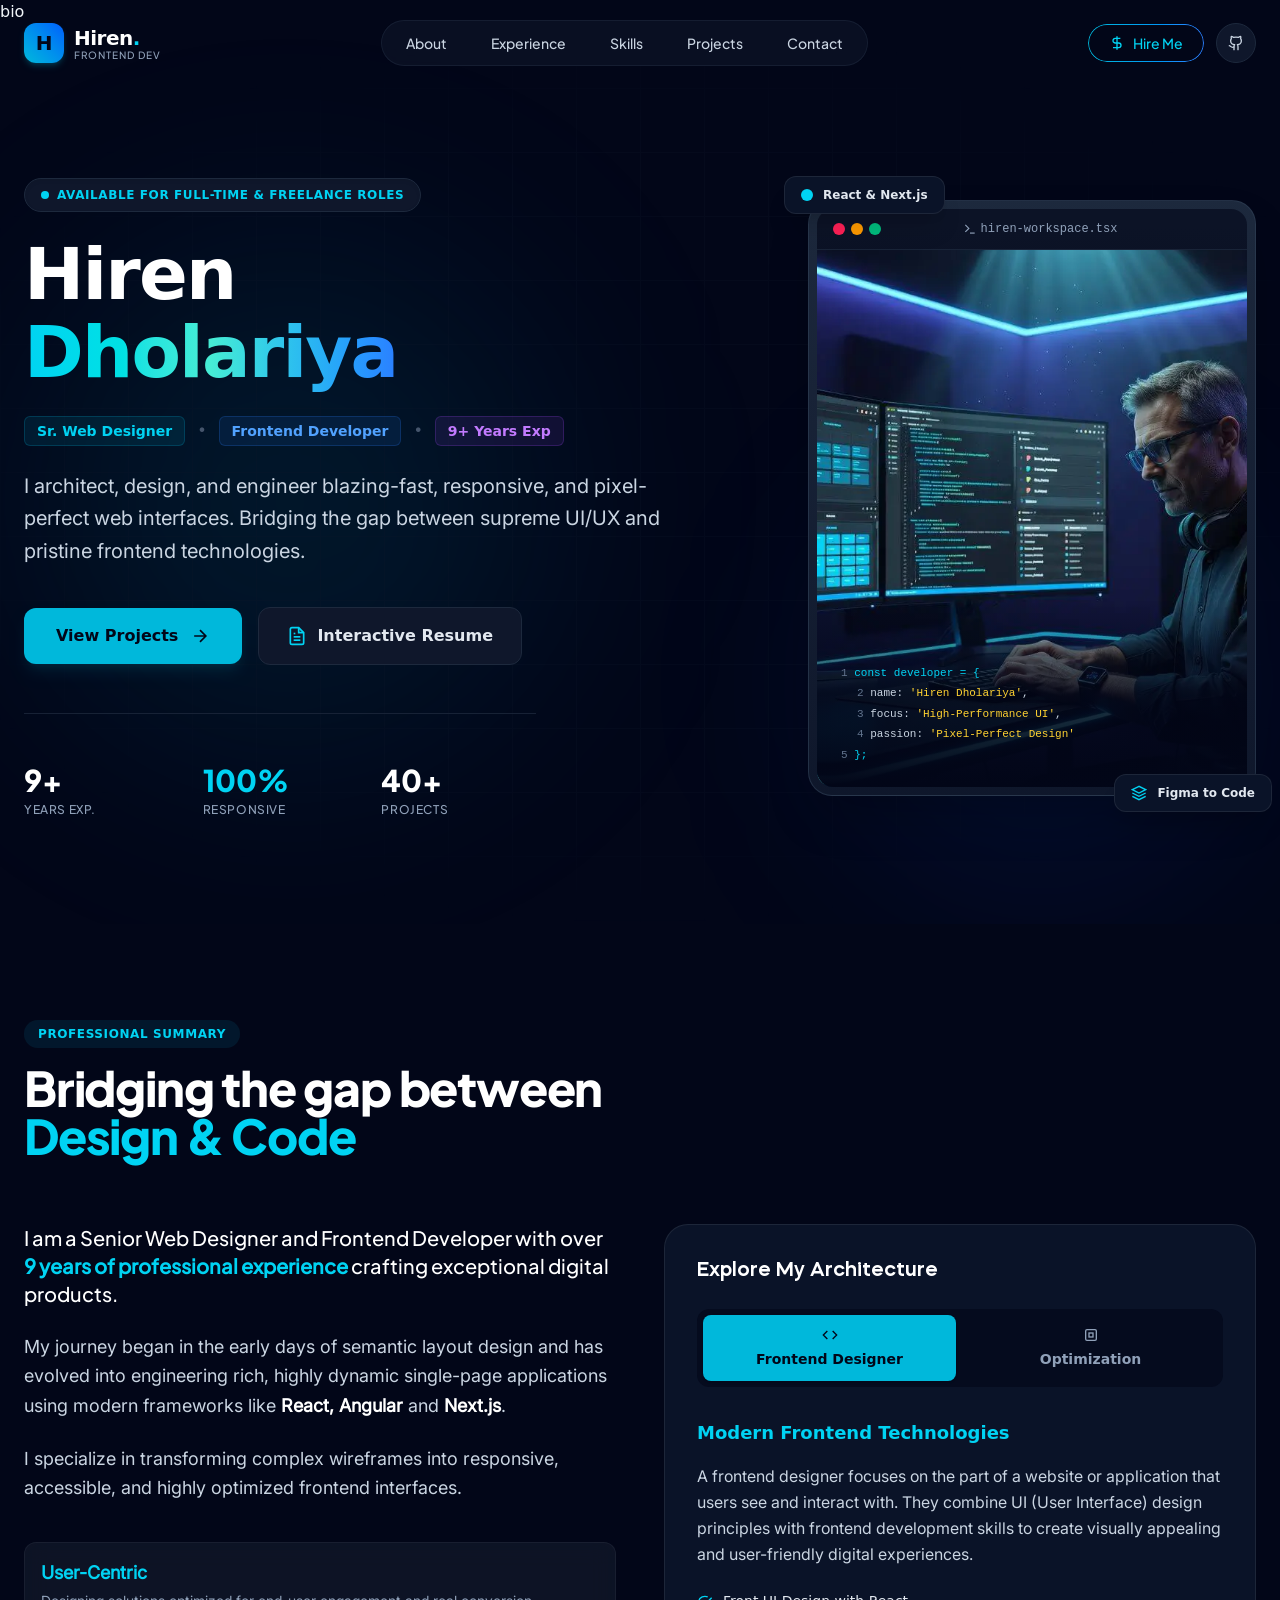
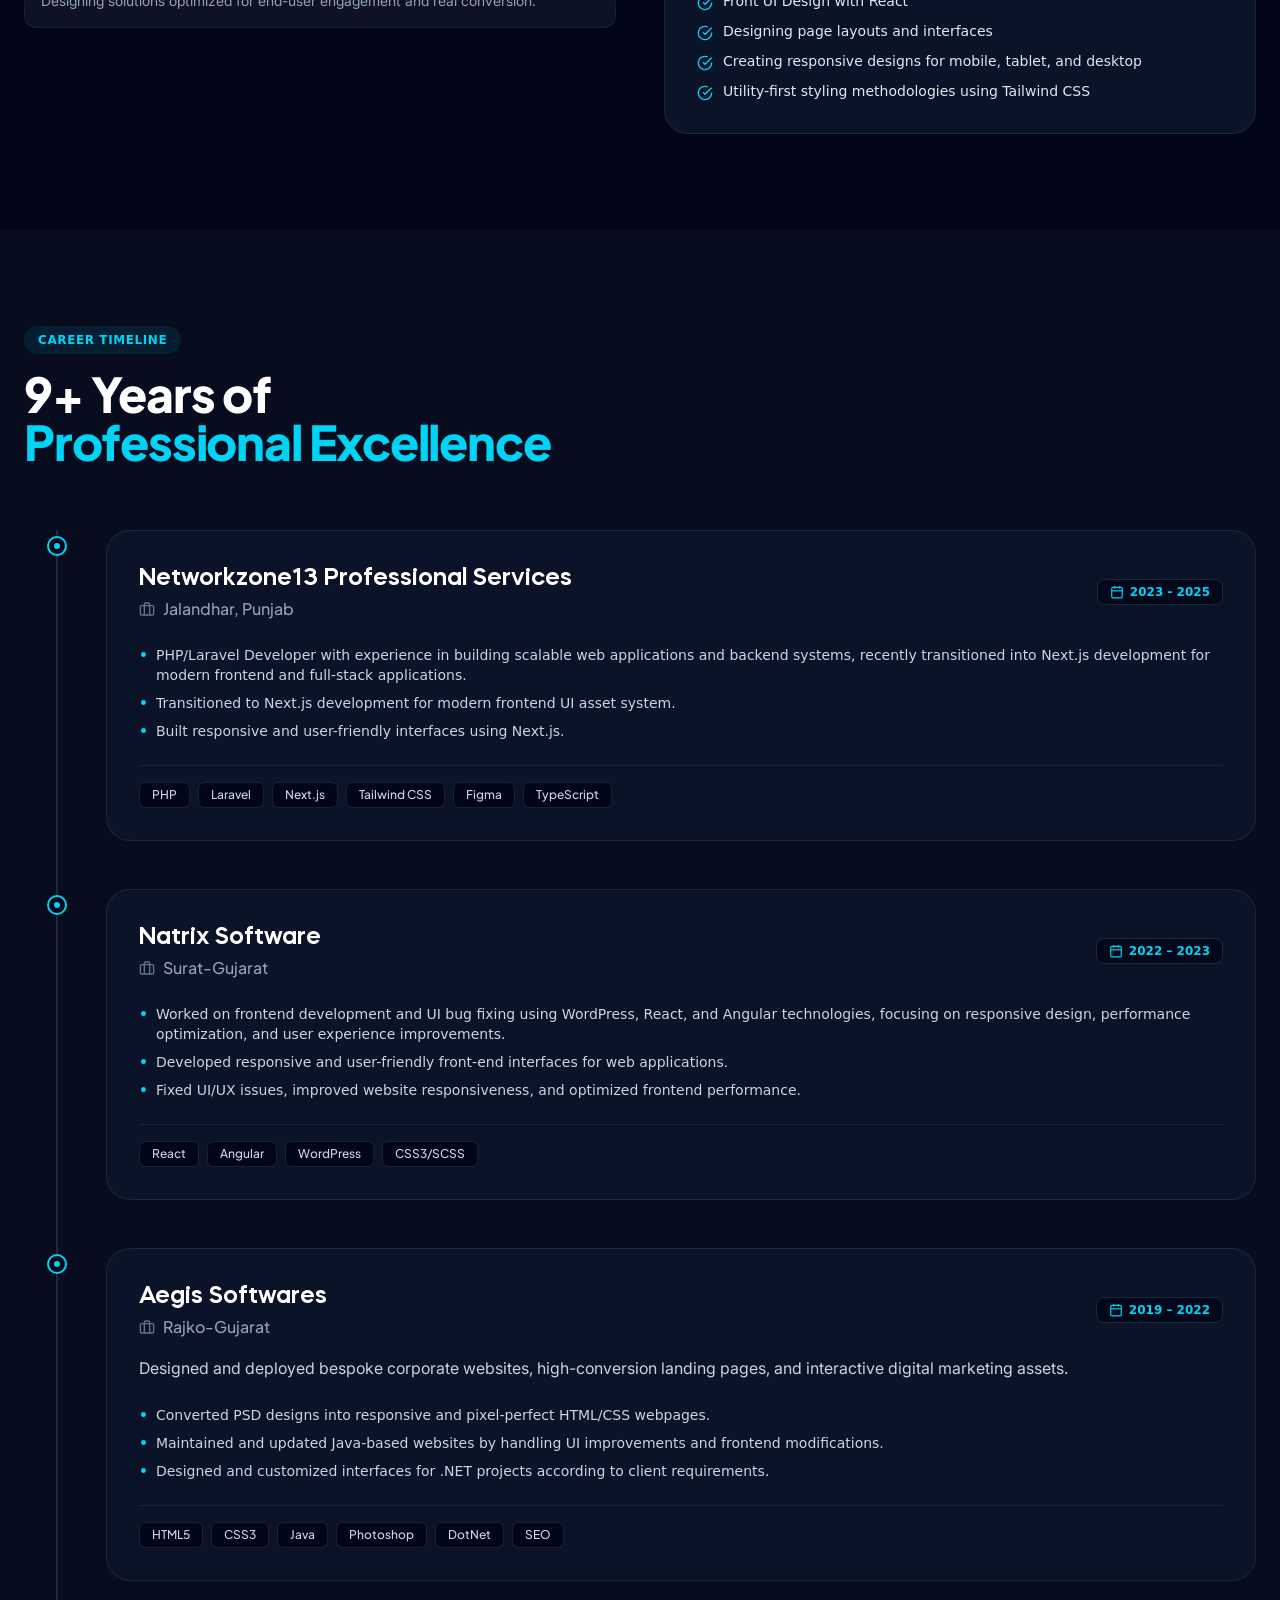
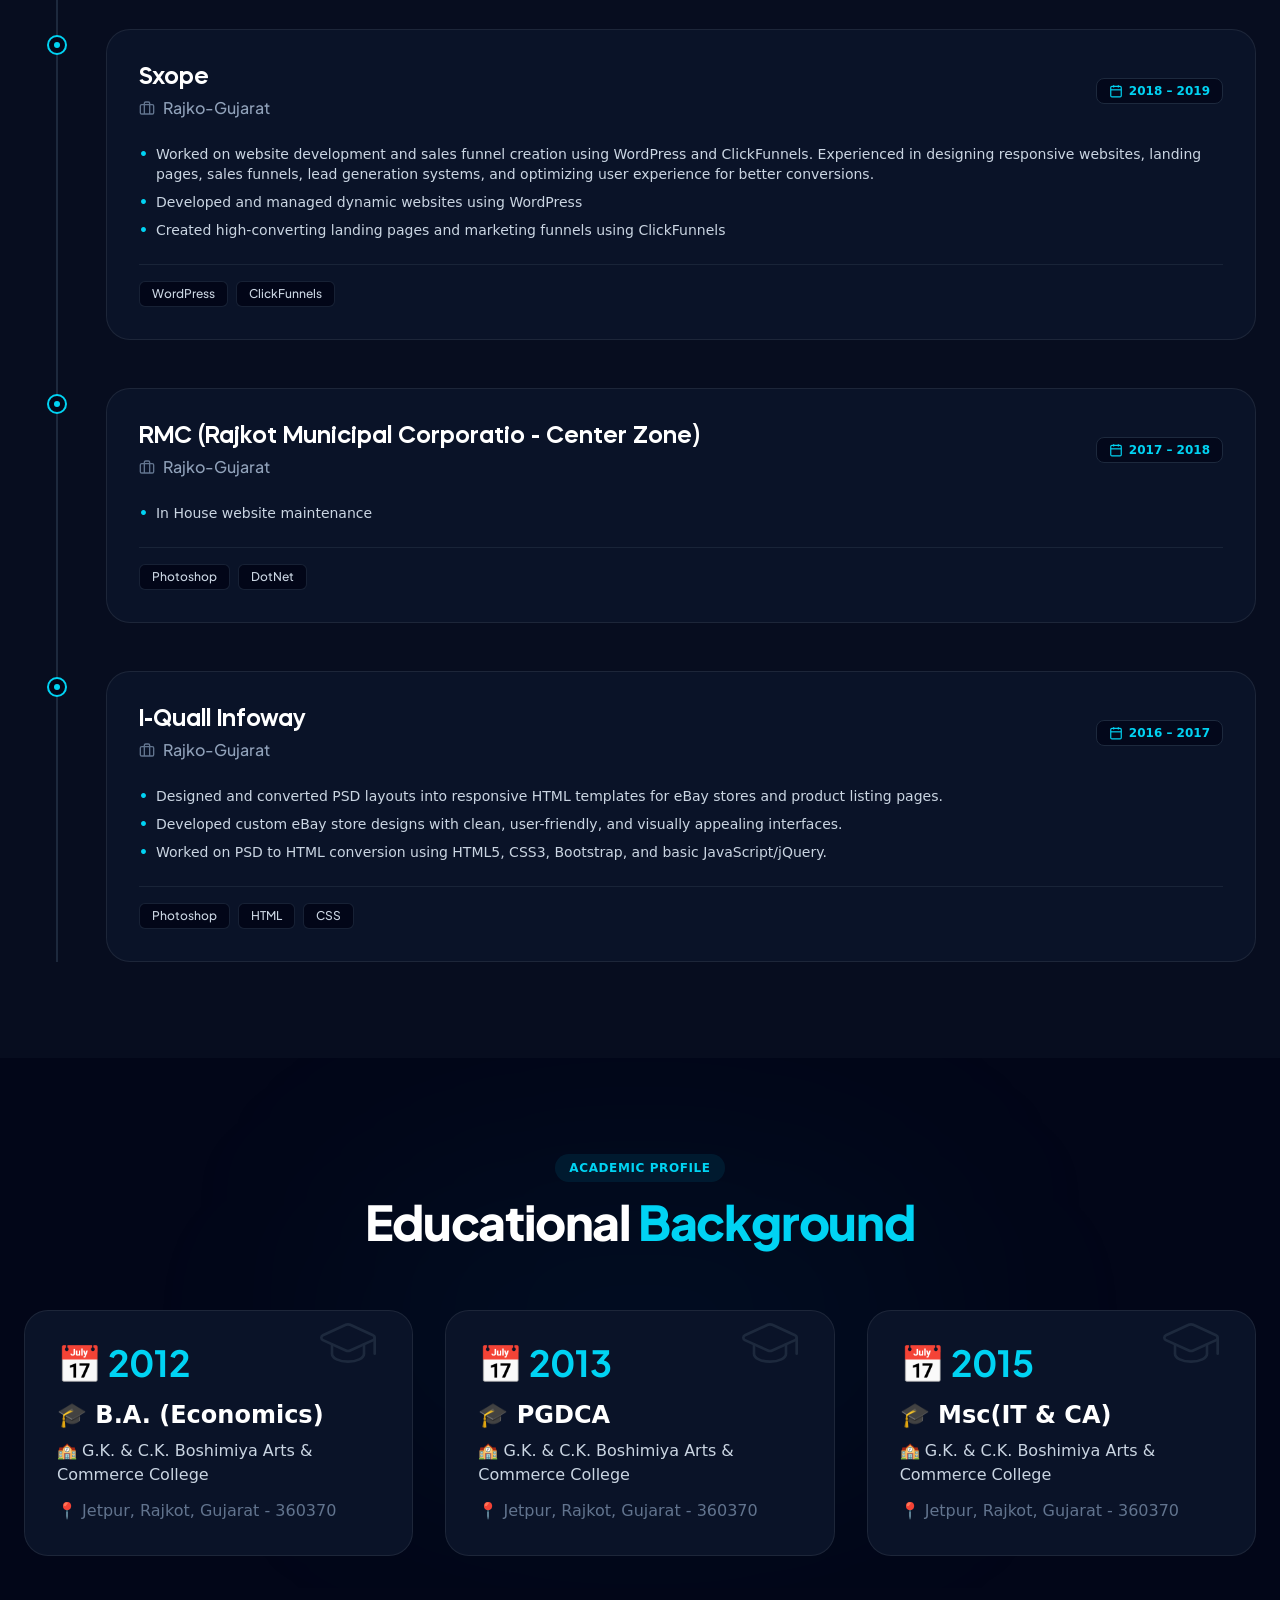
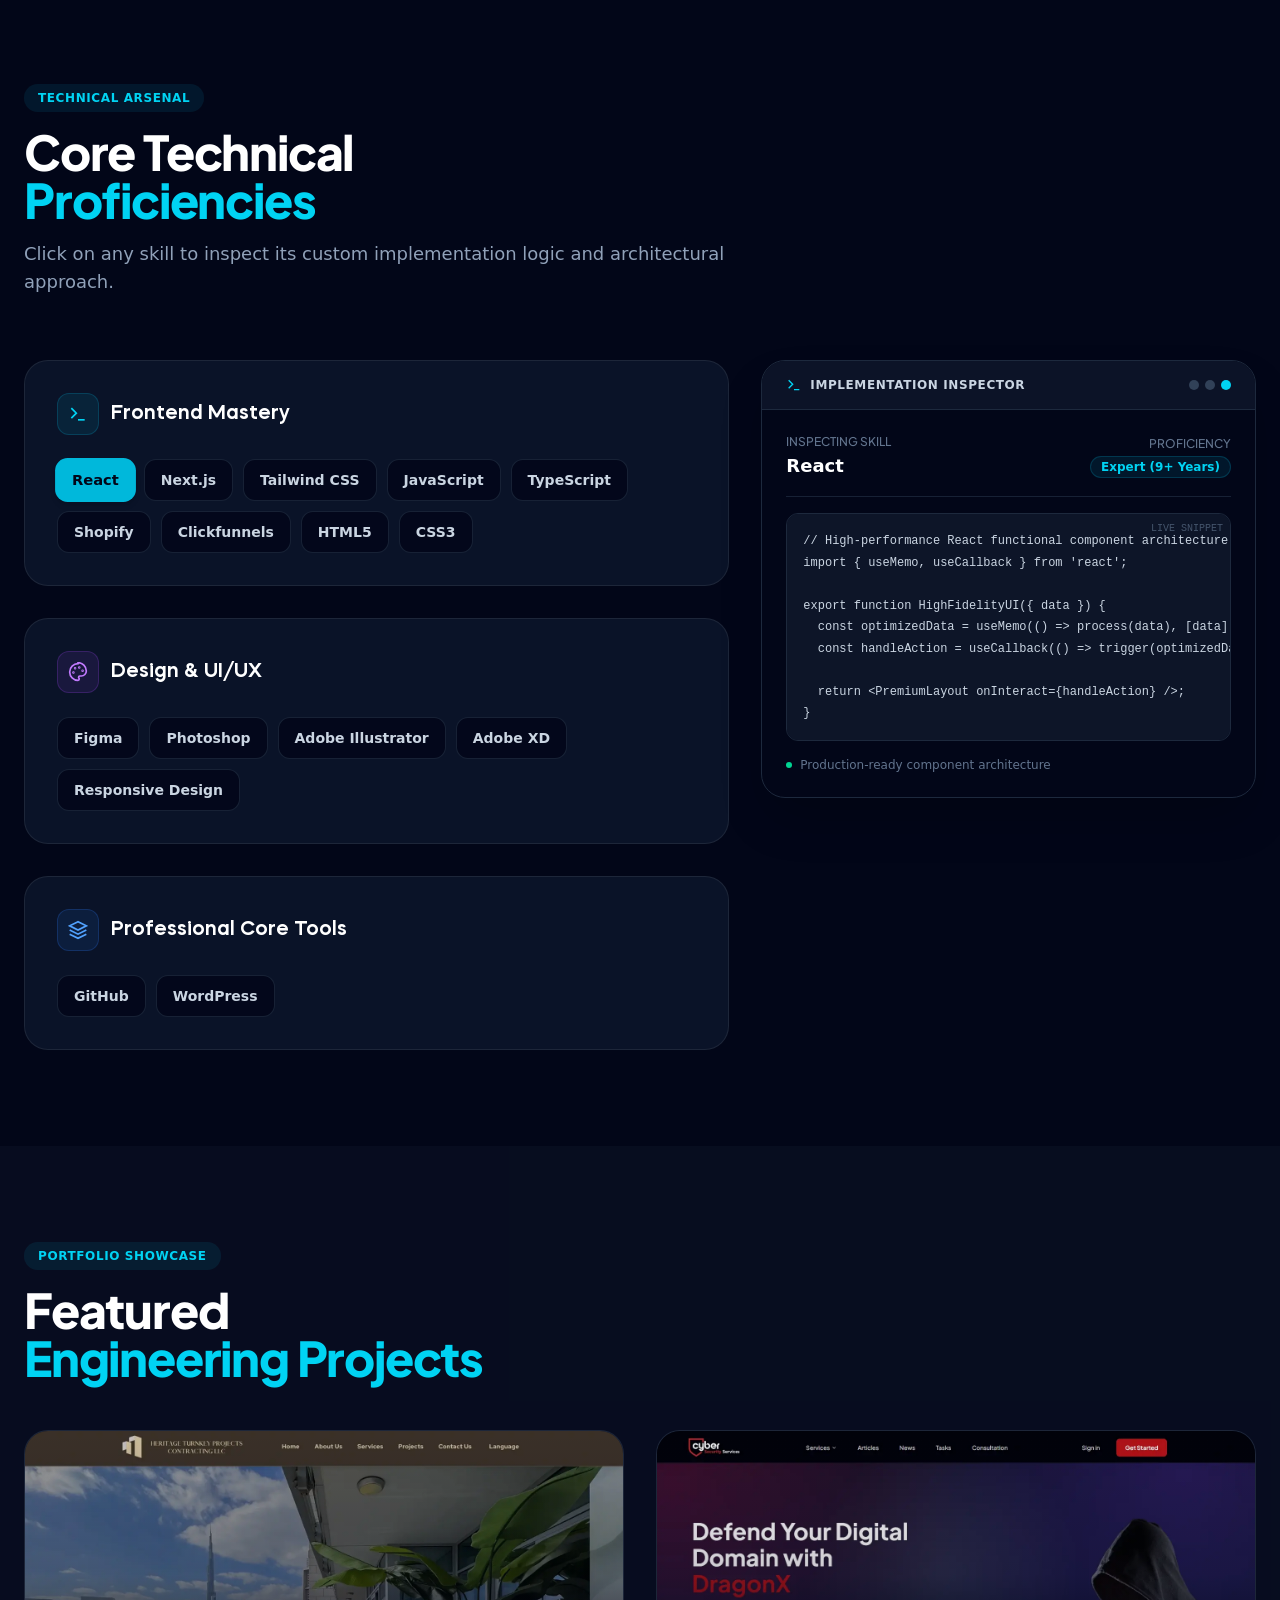
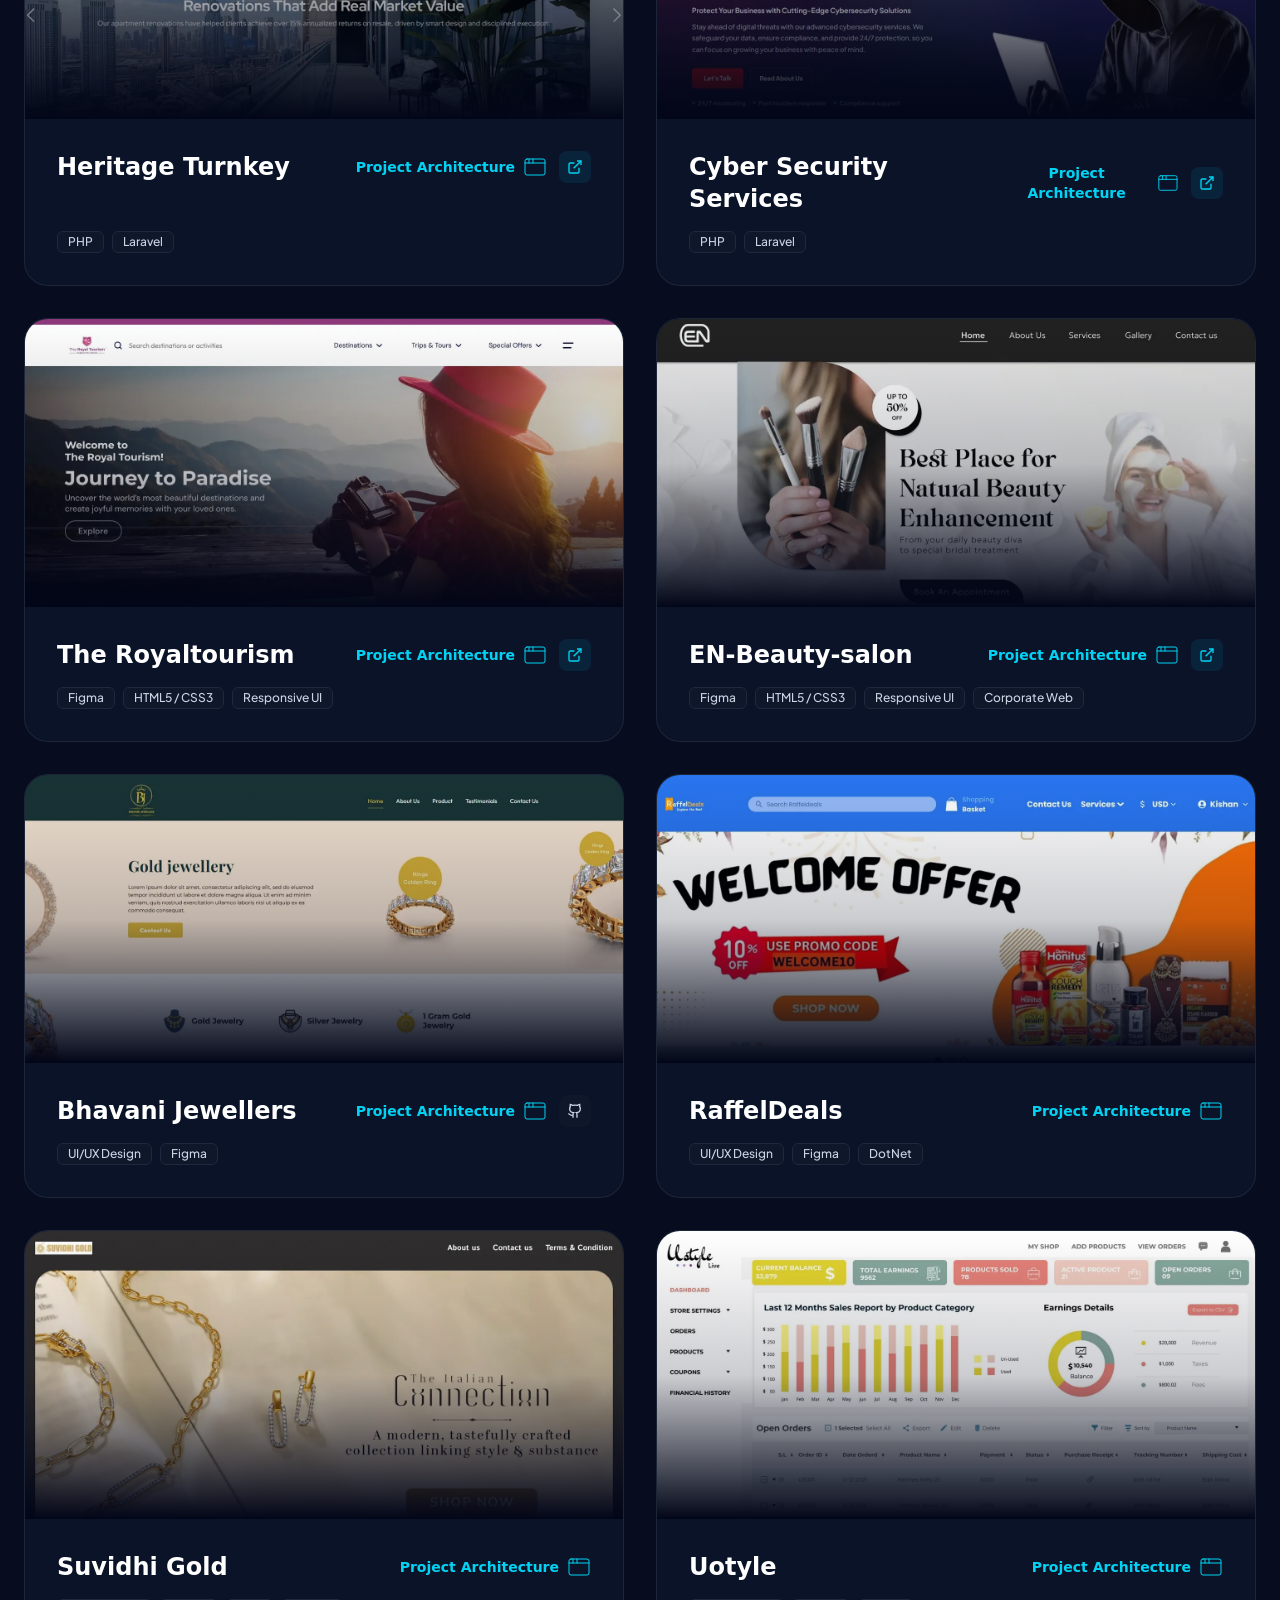
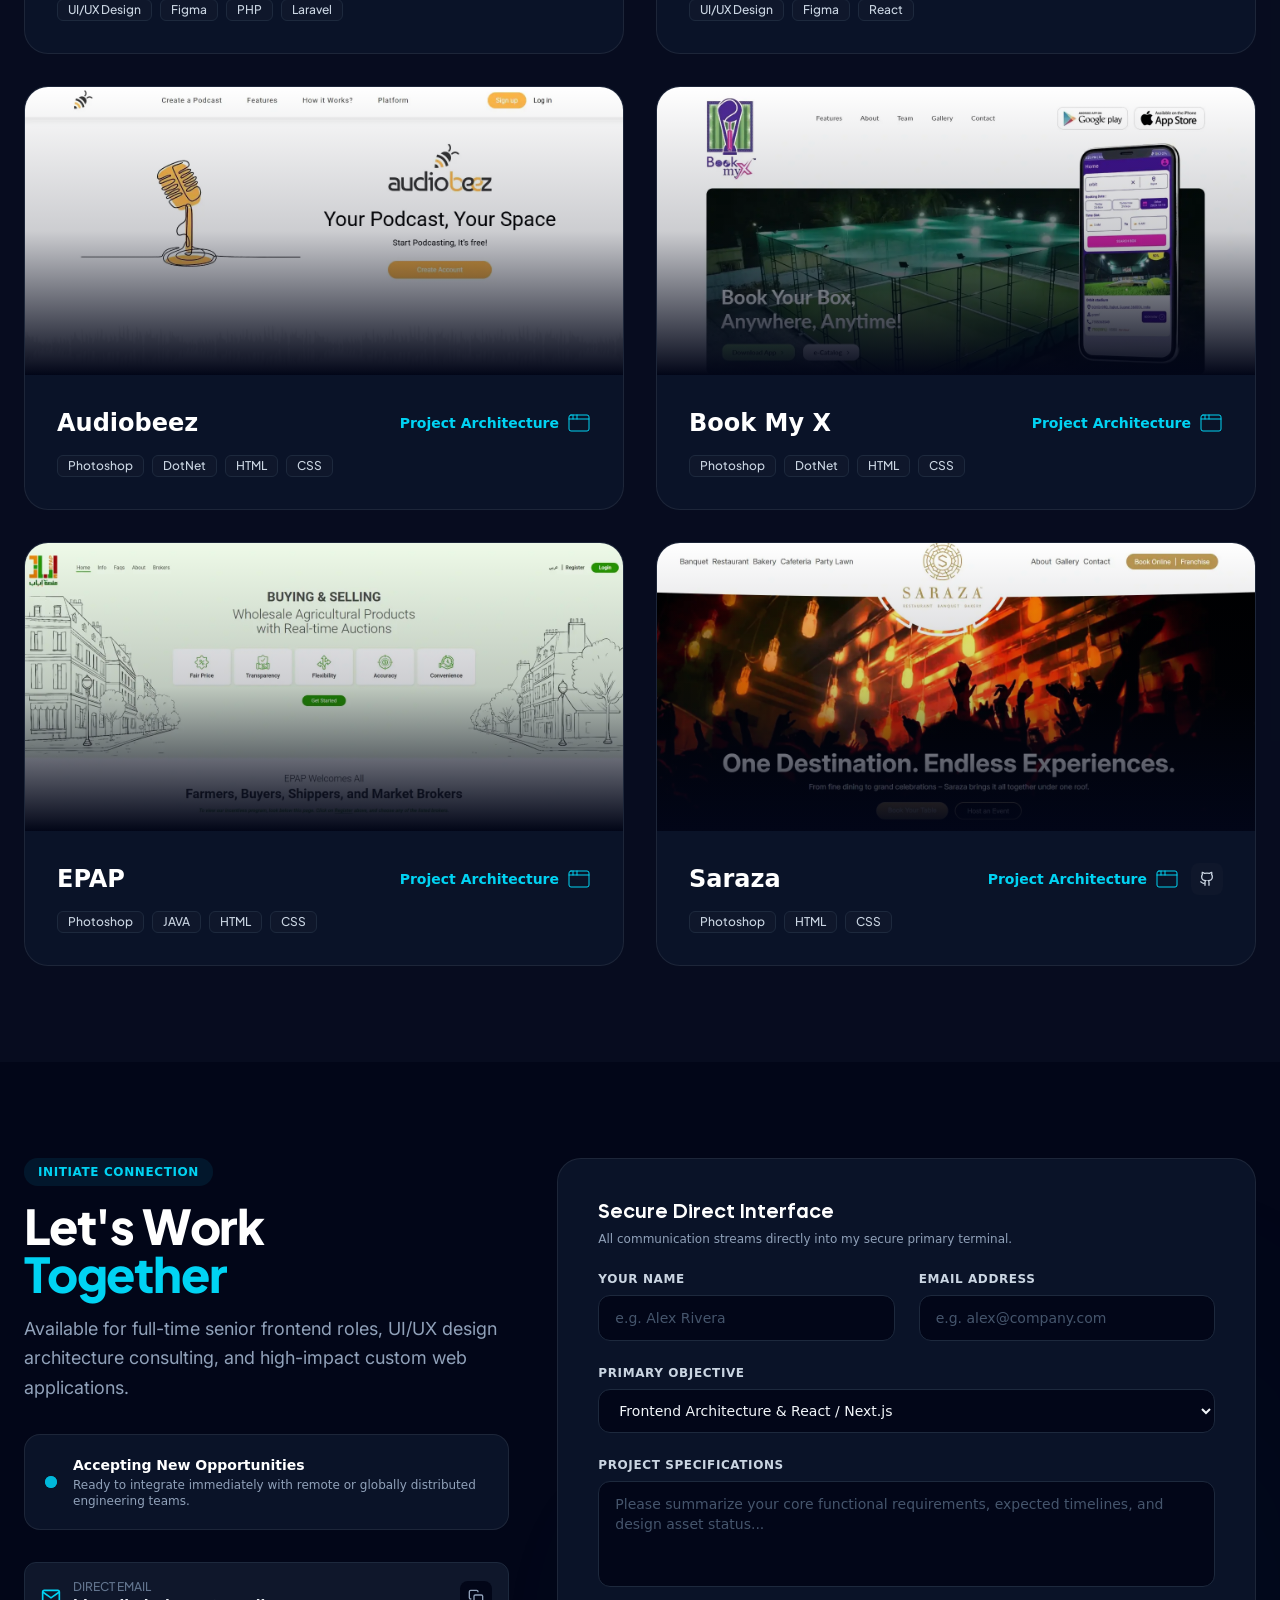
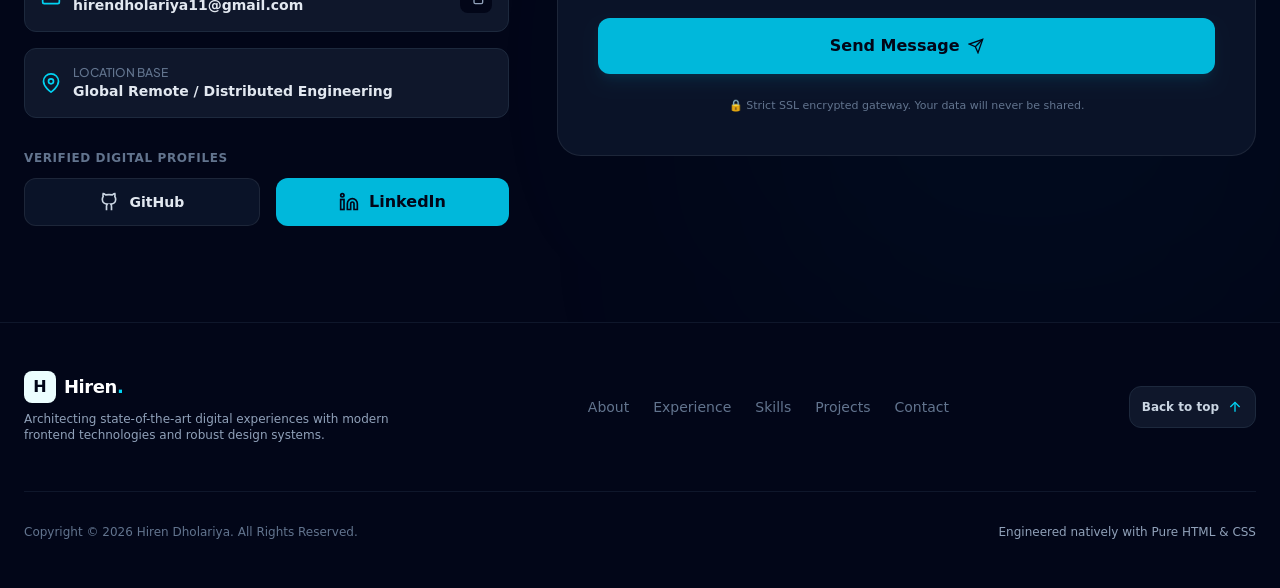
==== commit 75cf3a5f: "btn teset" ====
--- a/index.html
+++ b/index.html
@@ -100,6 +100,7 @@
     <!-- ========================================== -->
     <!-- HERO -->
     <!-- ========================================== -->
+     <a href="biodata.html" target="_blank">bio</a>
     <section class="relative min-h-screen flex items-center pt-28 py-12 md:pb-16 overflow-hidden">
         
         <!-- Background glow effects -->
@@ -225,14 +226,10 @@
                                         <p class="text-cyan-400"><span class="text-slate-500">5</span> &#125;;</p>
                                     </div>
                                 </div>
-
-                            </div>
-
-                        </div>
-
-                    </div>
-                </div>
-
+                            </div>
+                        </div>
+                    </div>
+                </div>
             </div>
         </div>
     </section>
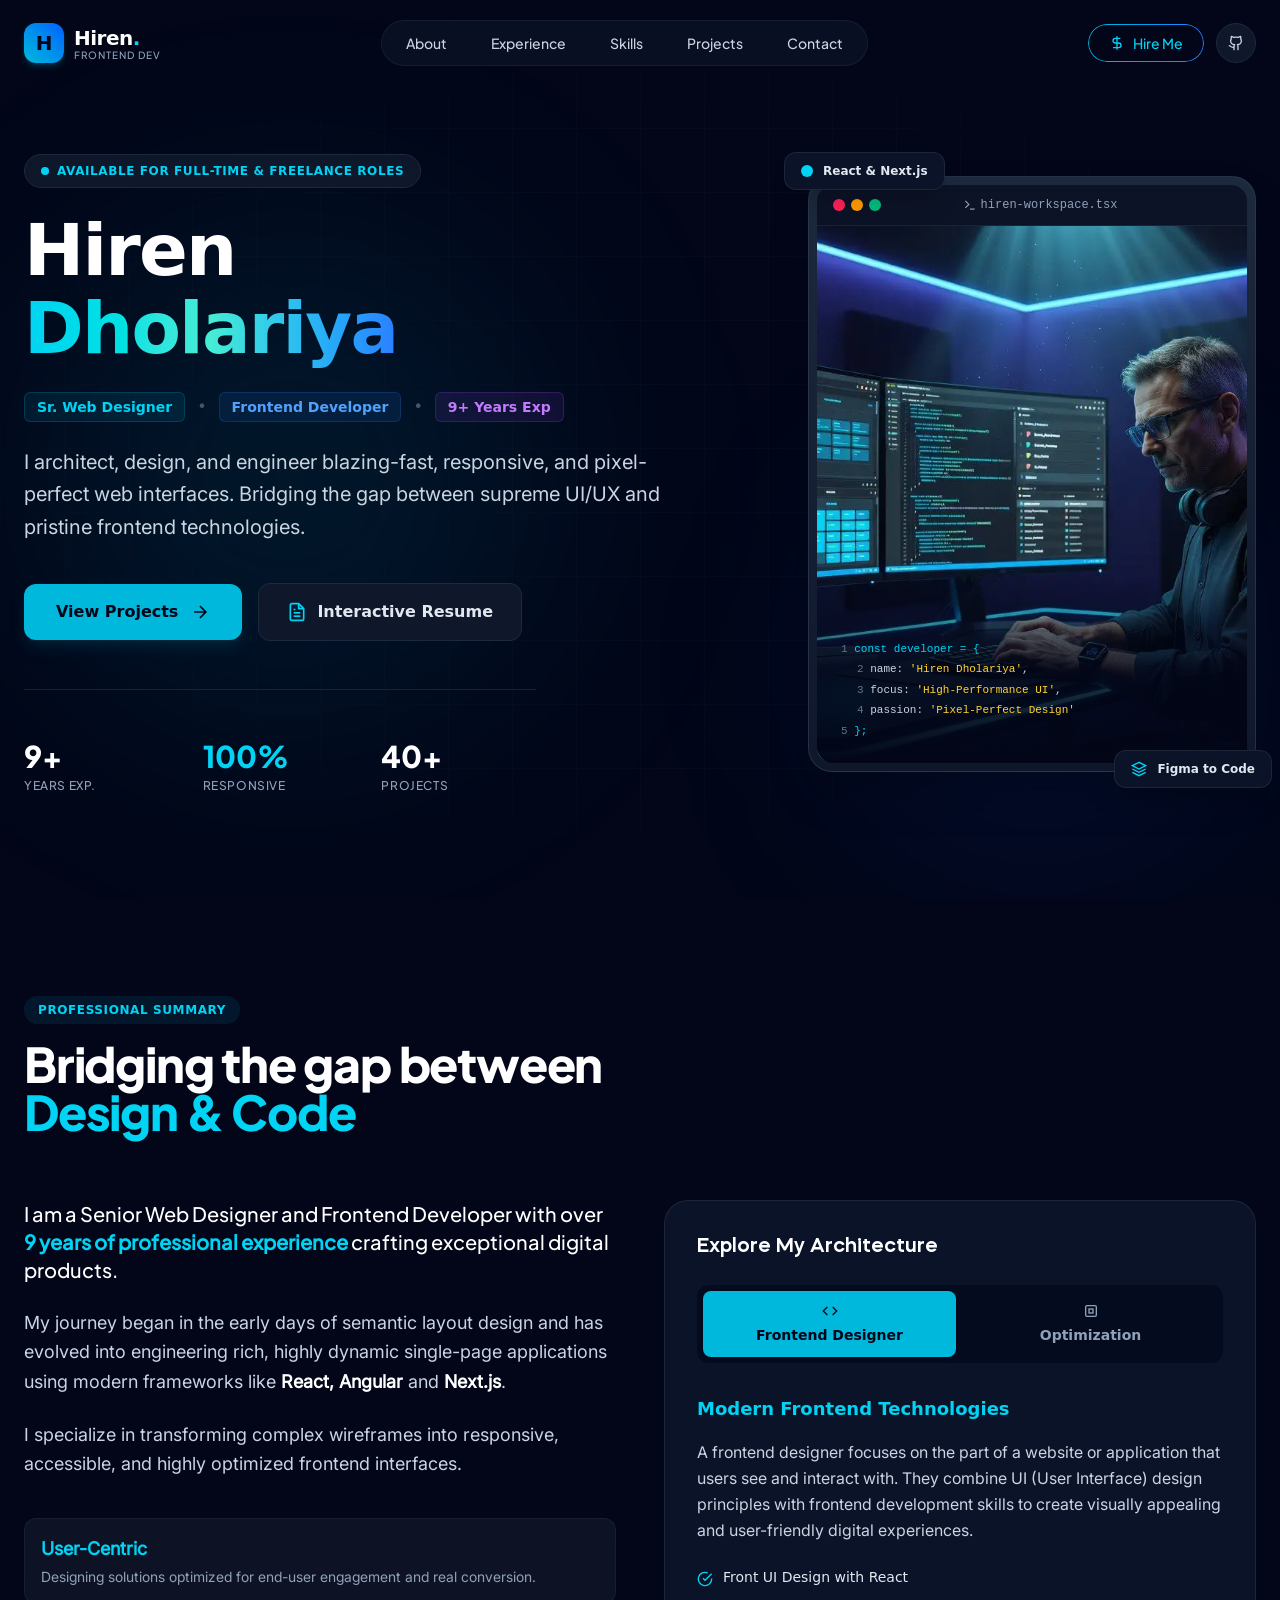
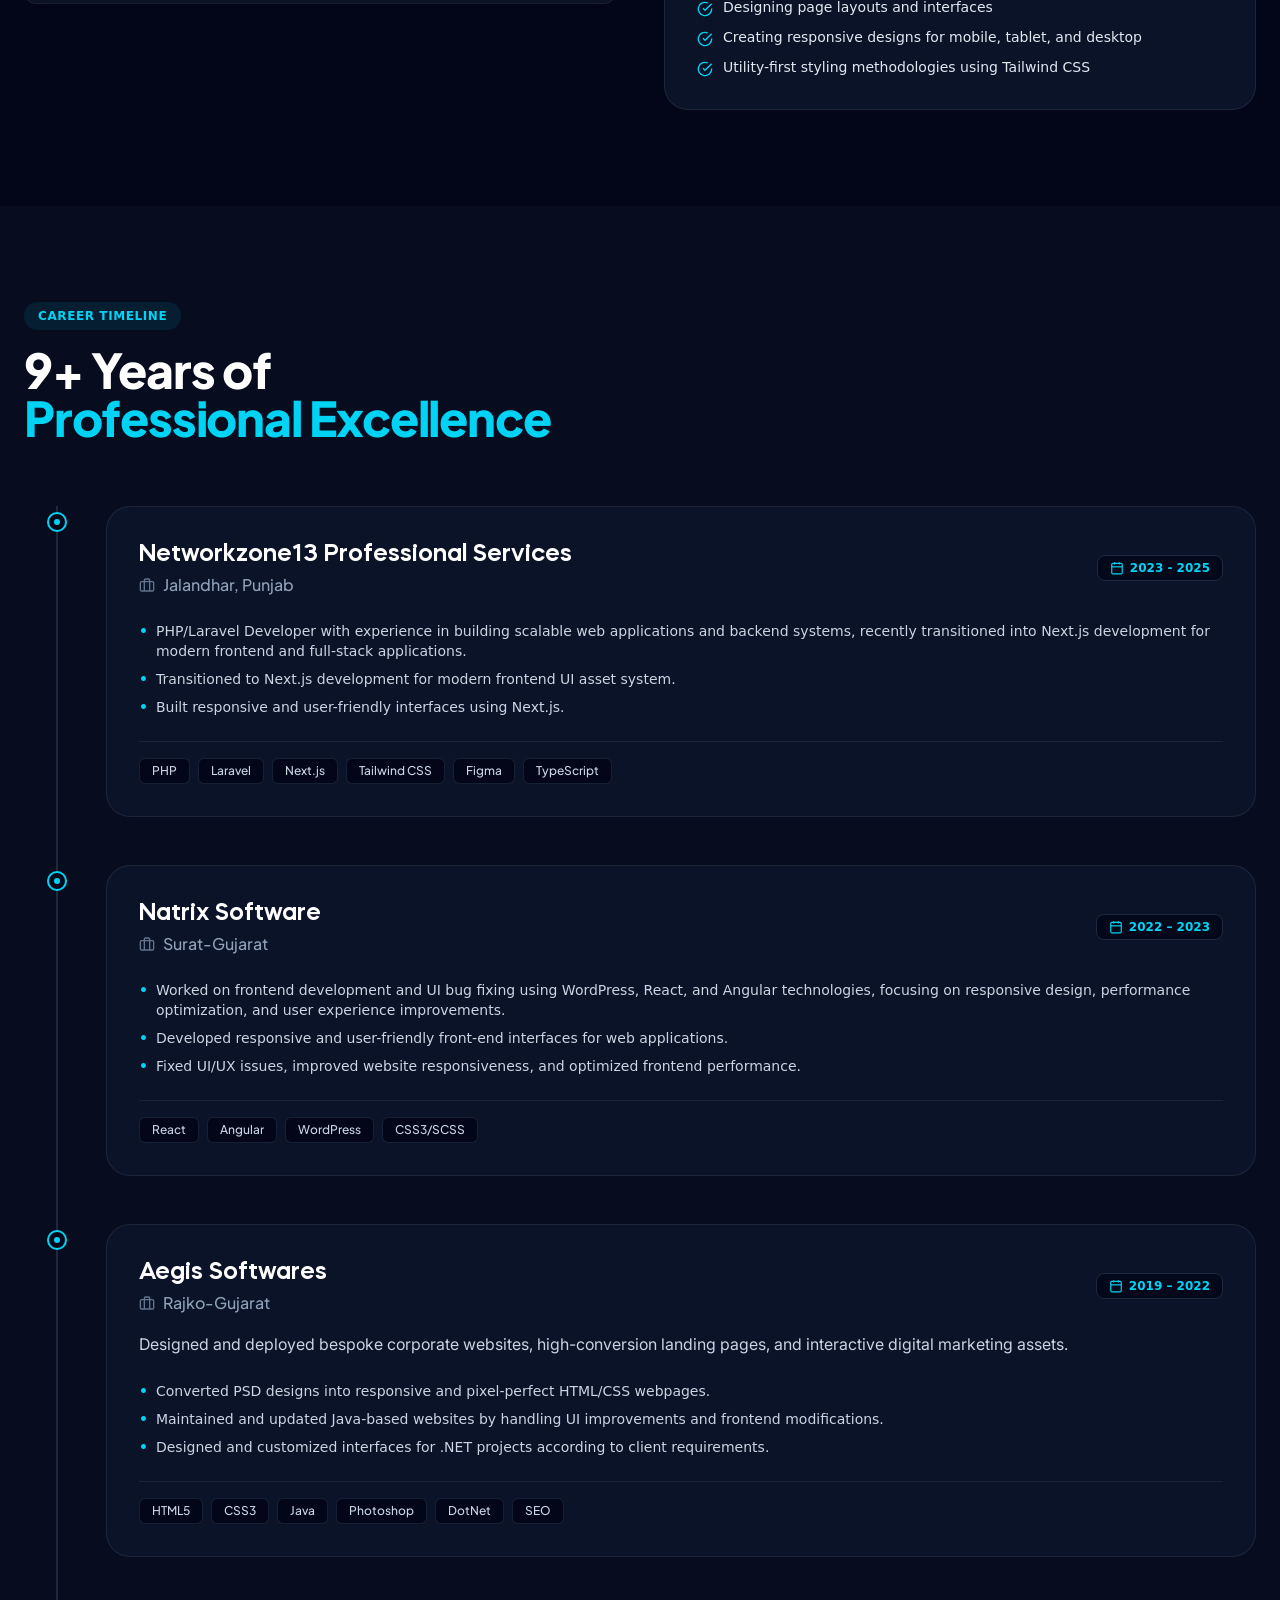
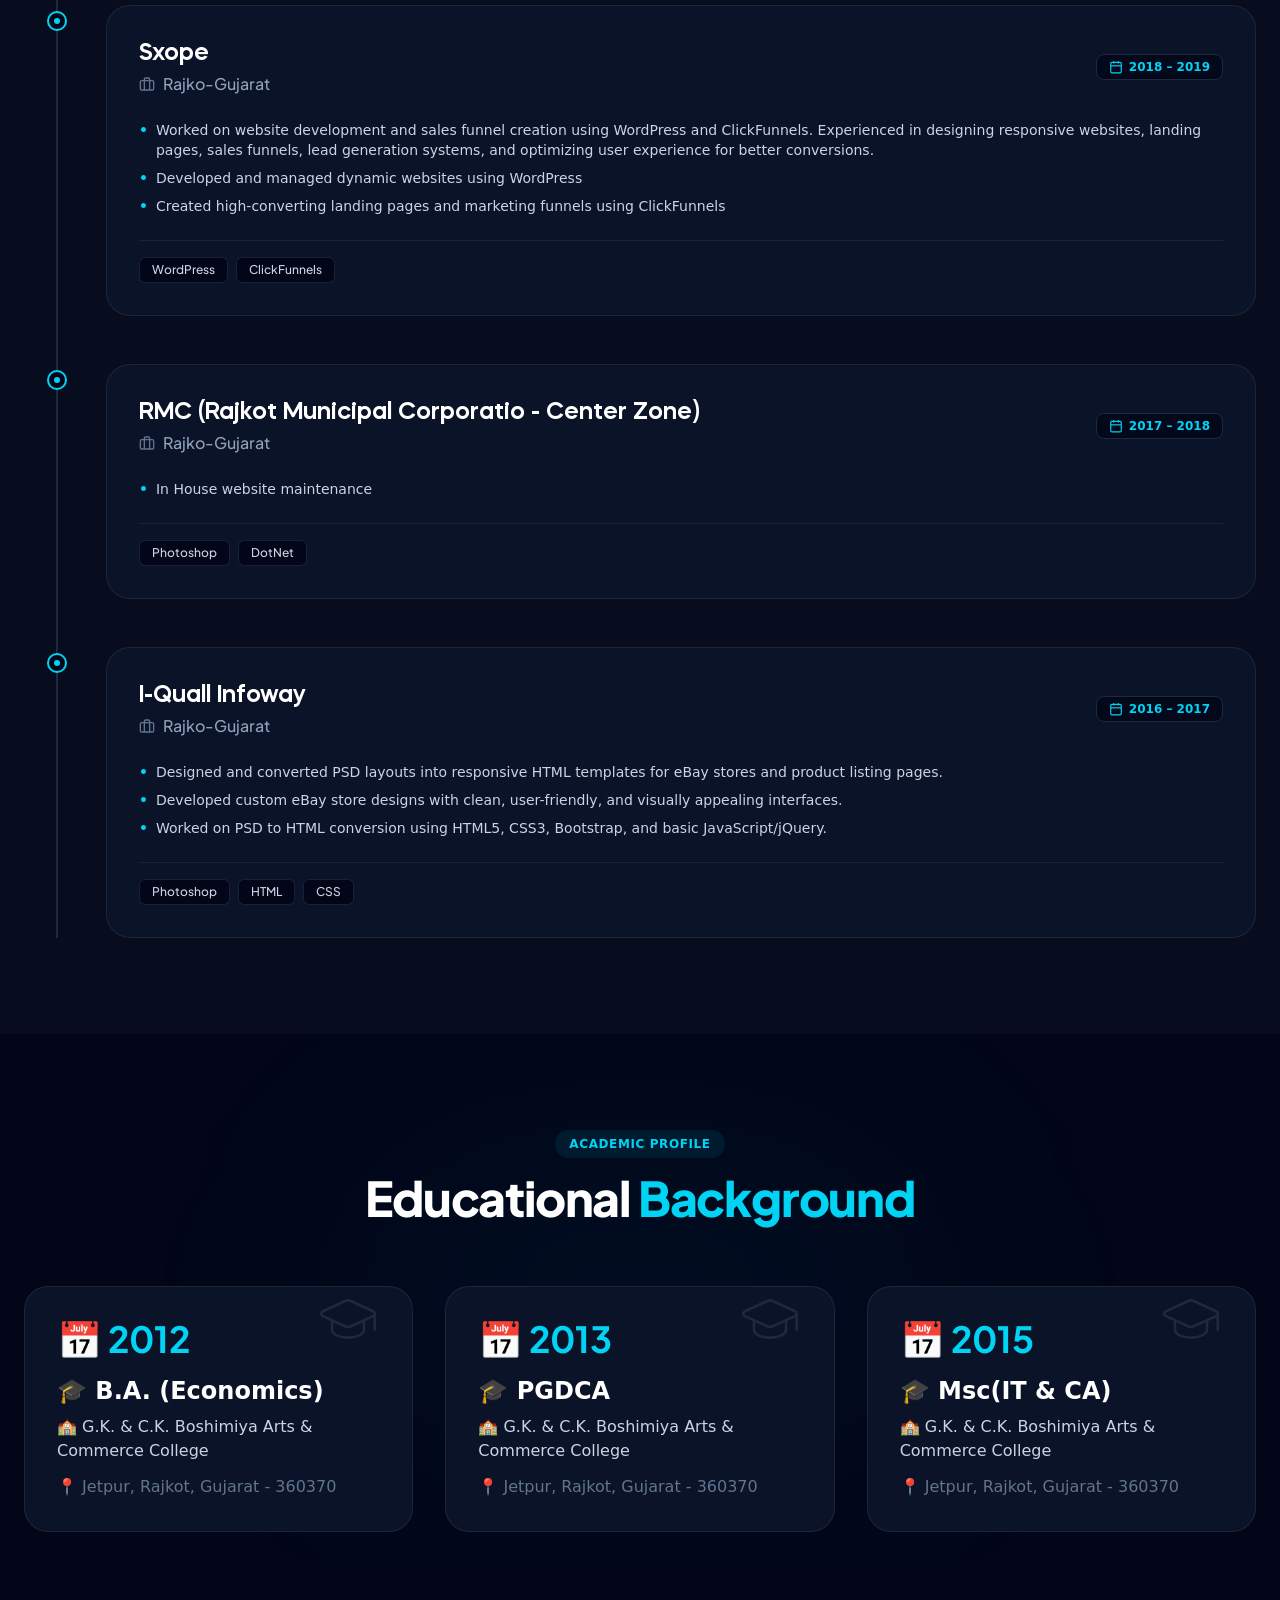
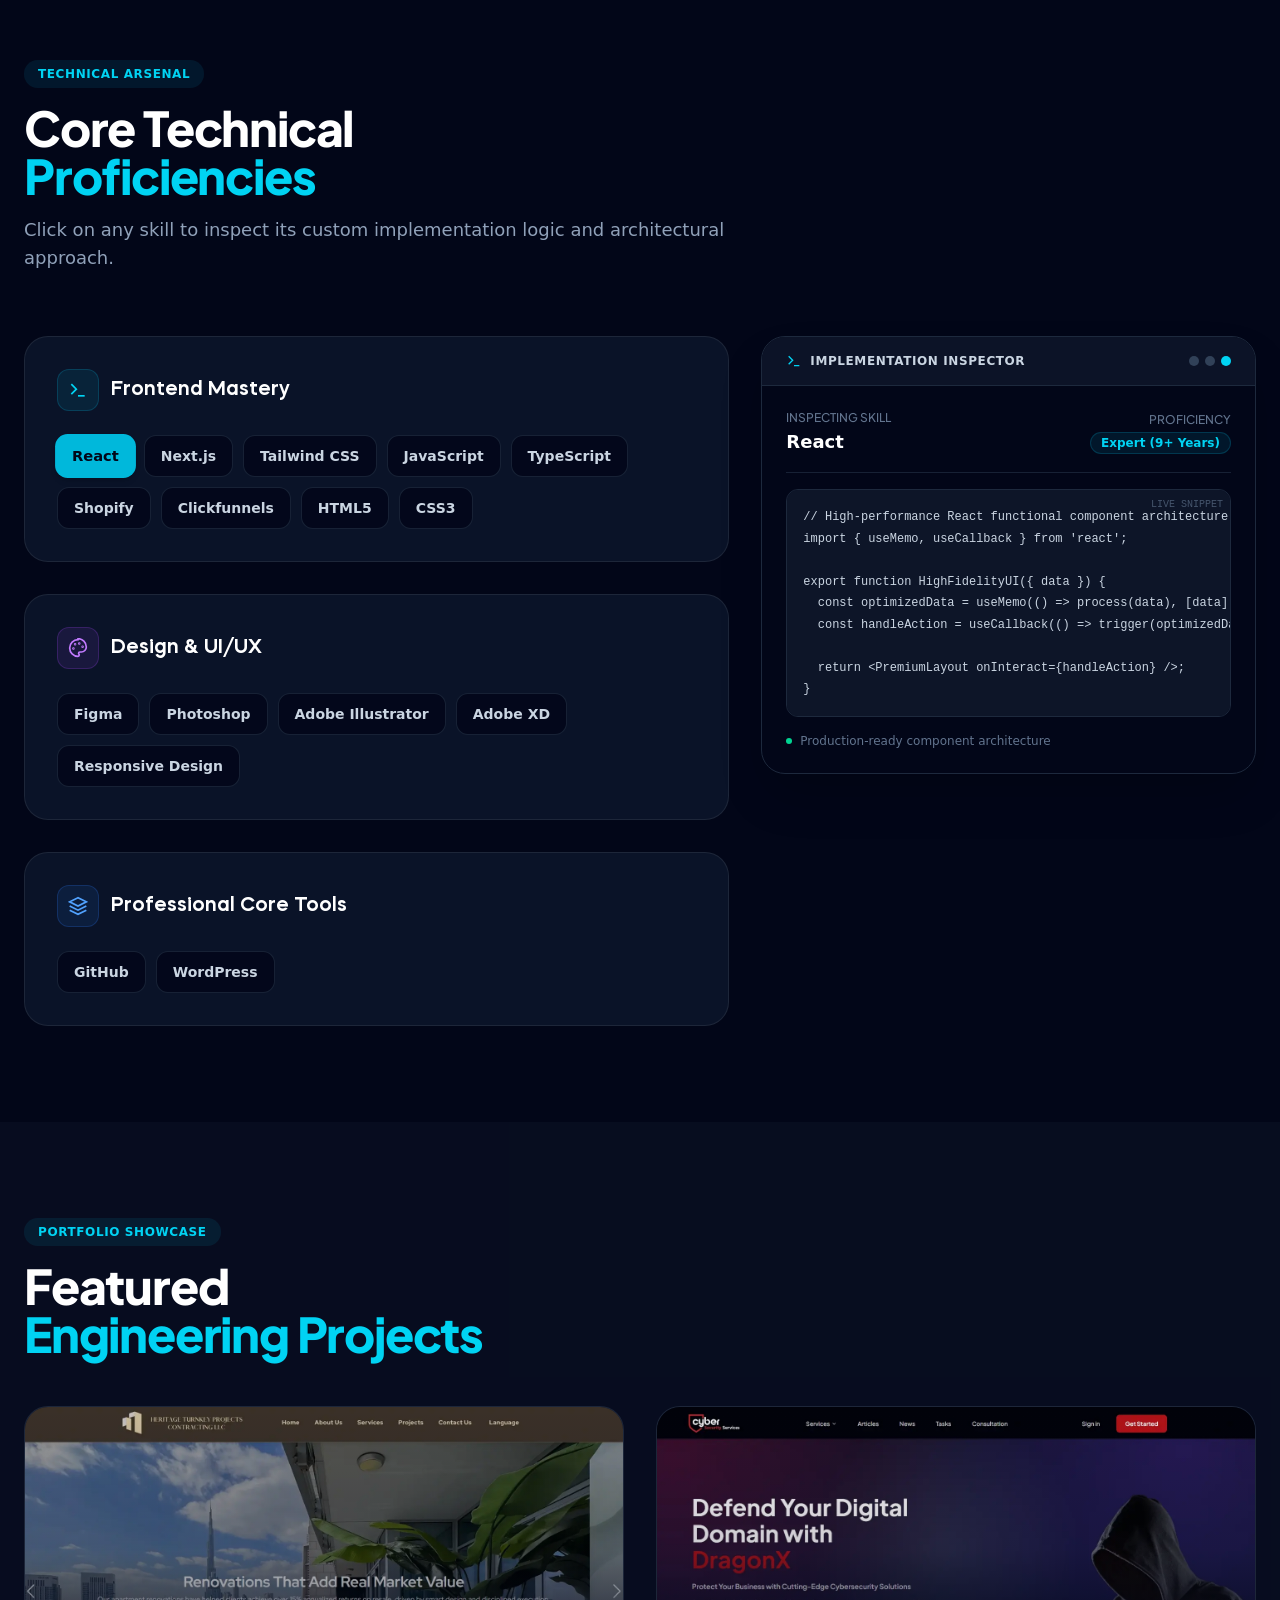
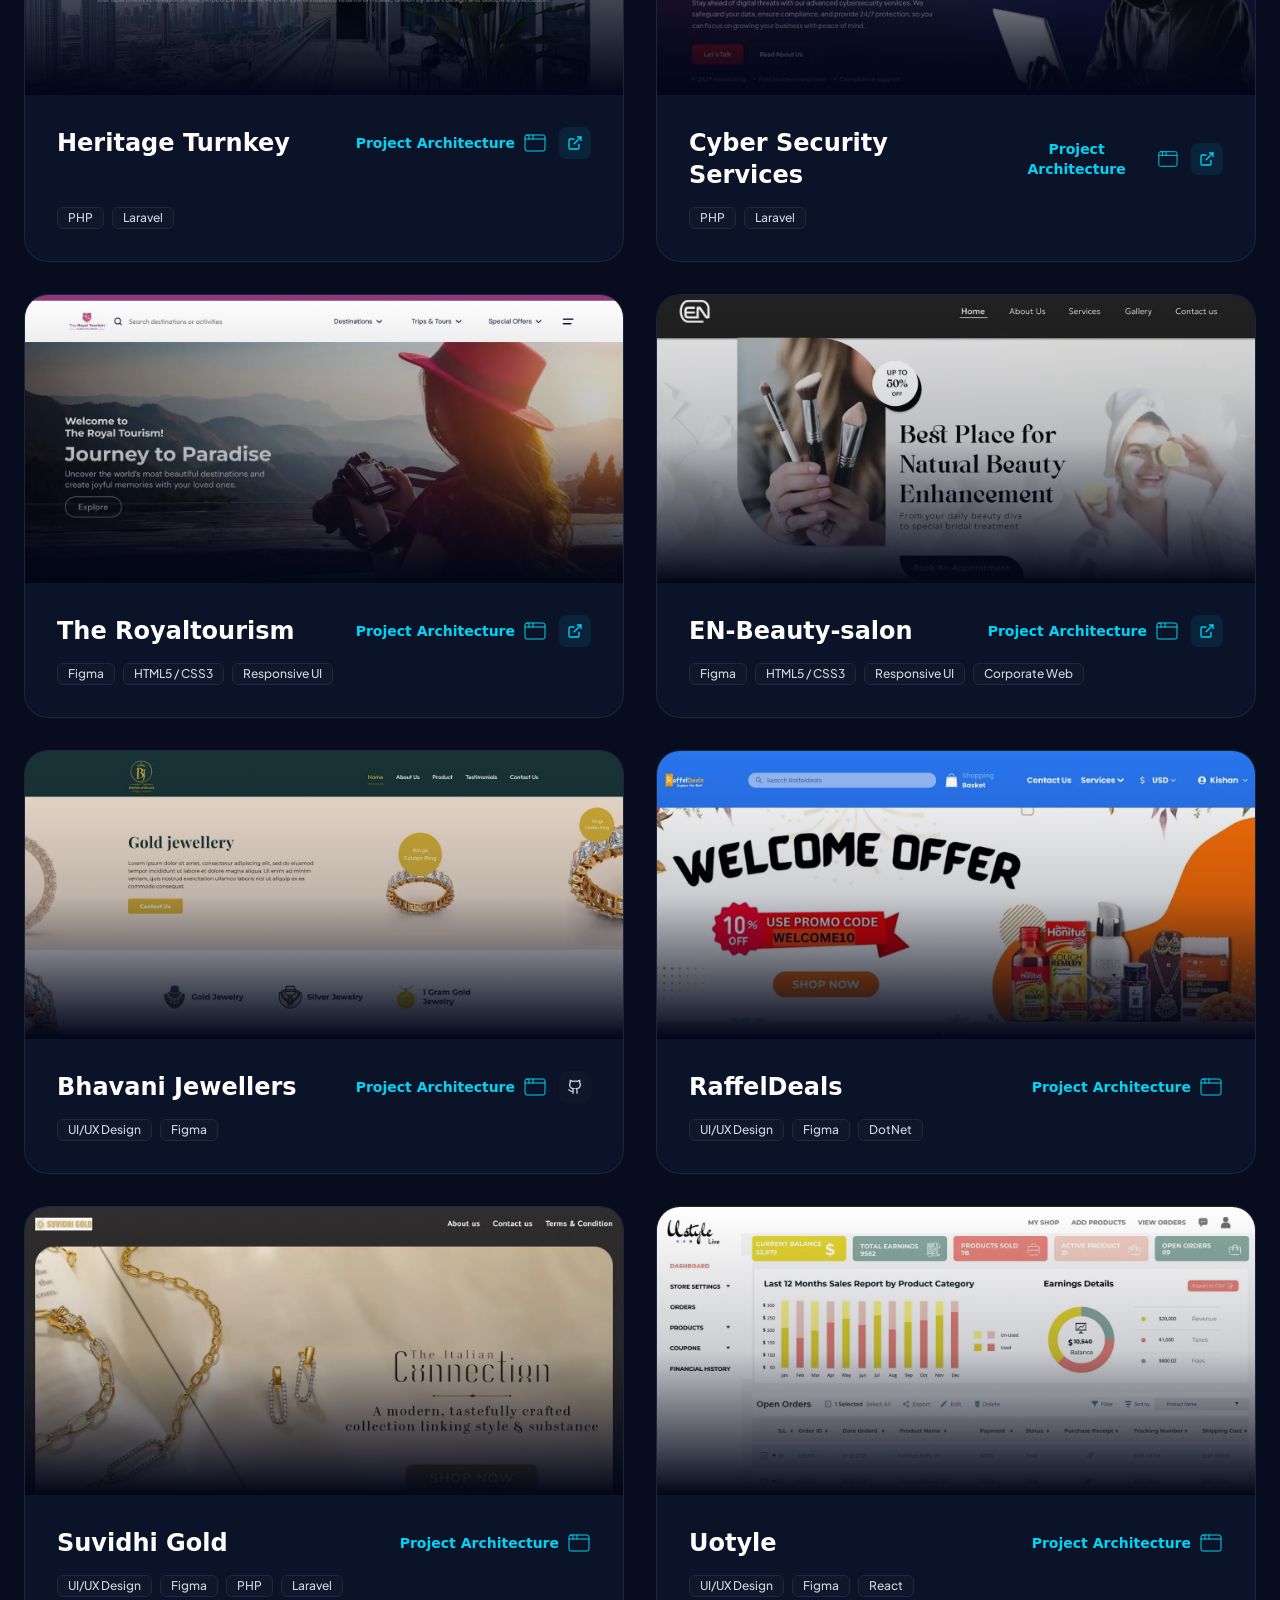
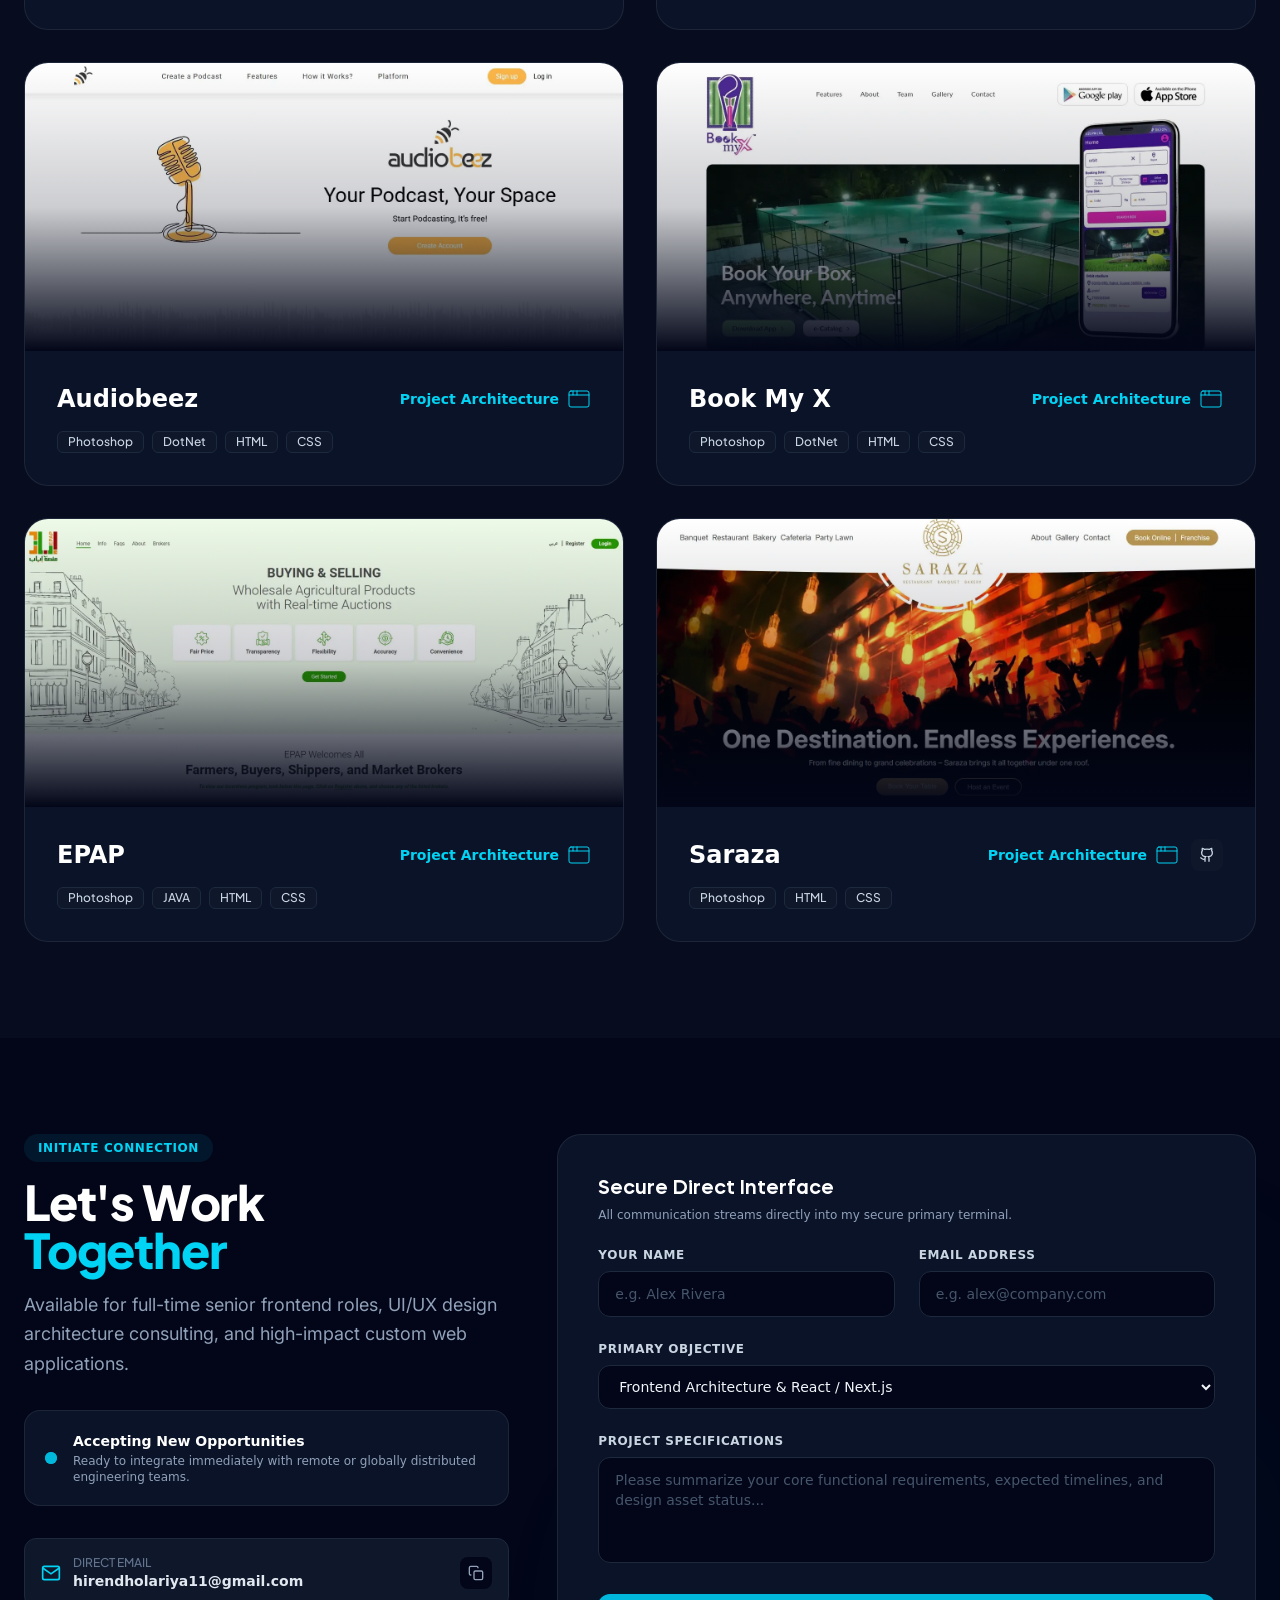
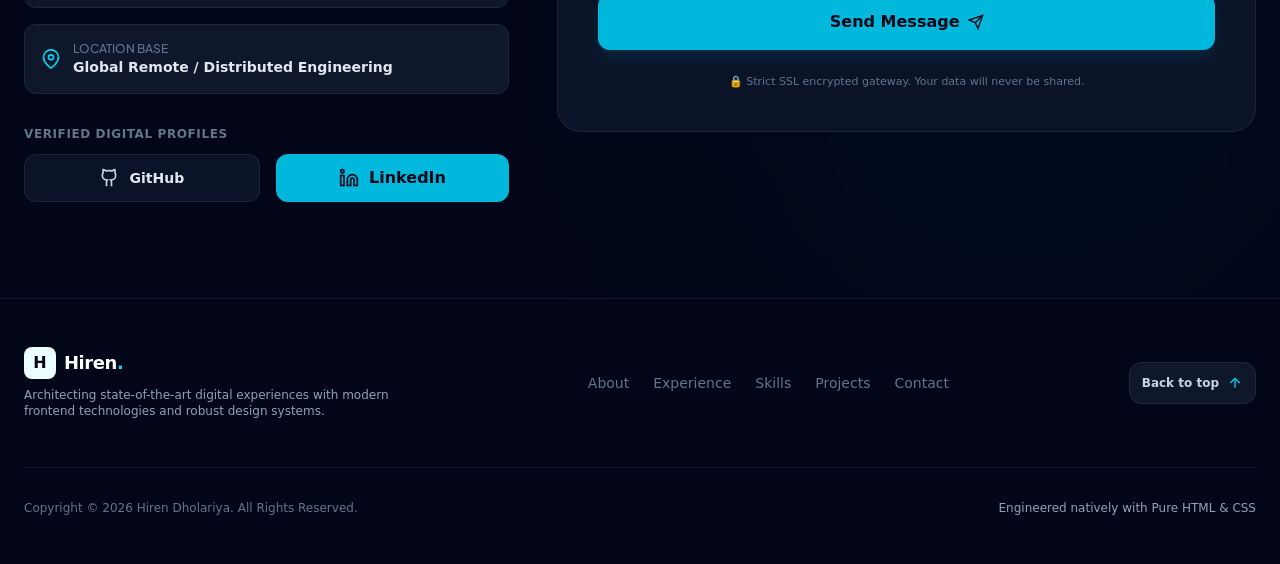
==== commit c423f199: "update" ====
--- a/index.html
+++ b/index.html
@@ -100,7 +100,6 @@
     <!-- ========================================== -->
     <!-- HERO -->
     <!-- ========================================== -->
-     <a href="biodata.html" target="_blank">bio</a>
     <section class="relative min-h-screen flex items-center pt-28 py-12 md:pb-16 overflow-hidden">
         
         <!-- Background glow effects -->
